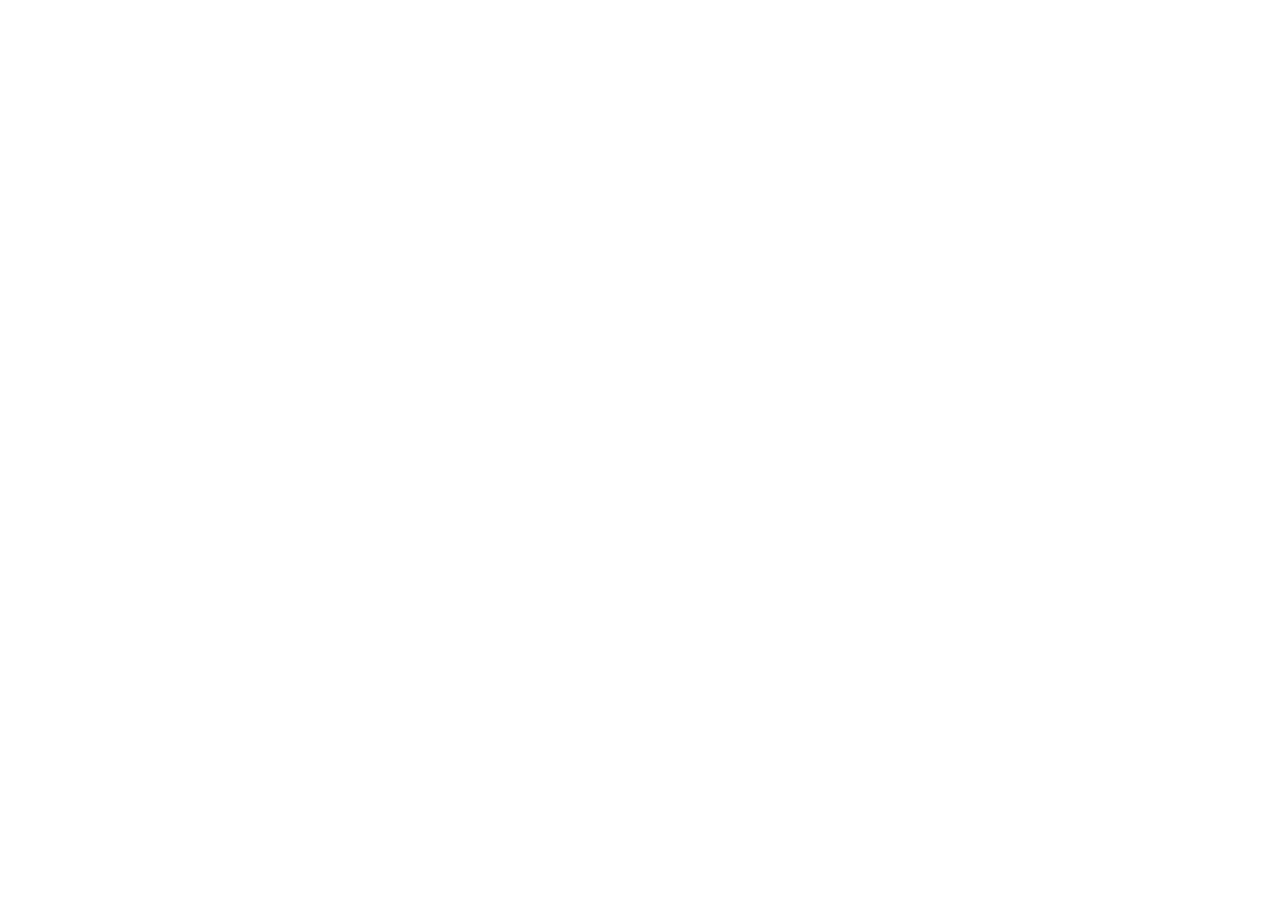
==== index.html @ 0748accb "use jsdelivr CDN for assets" ====
<!DOCTYPE html>
<html lang="zh-CN" data-theme="dark">
<head>
    <meta charset="UTF-8">
    <meta name="viewport" content="width=device-width, initial-scale=1.0">
    <title>Sony BVM-HX3110 鐩戣鍣ㄤ娇鐢ㄦ寚鍗?/title>
    <meta name="description" content="Sony BVM-HX3110 30.5 鑻卞 4K TRIMASTER HX 涓撲笟涓绘帶鐩戣鍣ㄧ殑瀹夎杩炴帴銆佹搷浣滀娇鐢ㄤ笌甯歌闂鎸囧崡銆?>
    <link rel="stylesheet" href="https://cdn.jsdelivr.net/gh/liyang-sky/hx3110-introduction@main/assets/css/style.css">
</head>
<body>
    <a class="skip-link" href="#main">璺冲埌涓昏鍐呭</a>

    <header class="site-header" id="top">
        <div class="container header-inner">
            <a class="brand" href="#top" aria-label="杩斿洖椤堕儴">
                <span class="brand-mark" aria-hidden="true">HX</span>
                <span class="brand-text">
                    <strong>Sony BVM-HX3110</strong>
                    <small>30.5鈥?4K TRIMASTER HX鈩?涓绘帶鐩戣鍣?/small>
                </span>
            </a>
            <nav class="primary-nav" aria-label="涓诲鑸?>
                <a href="#overview">姒傝</a>
                <a href="#install">瀹夎杩炴帴</a>
                <a href="#operation">鎿嶄綔浣跨敤</a>
                <a href="#faq">FAQ</a>
                <a href="#resources">璧勬簮</a>
            </nav>
            <button id="themeToggle" class="theme-toggle" type="button" aria-label="鍒囨崲涓婚" title="鍒囨崲娣辫壊/娴呰壊">
                <span class="theme-icon" aria-hidden="true">鈽?/span>
            </button>
            <button id="navToggle" class="nav-toggle" type="button" aria-label="鎵撳紑瀵艰埅" aria-expanded="false">
                <span></span><span></span><span></span>
            </button>
        </div>
    </header>

    <main id="main">

        <section class="hero">
            <div class="container hero-inner">
                <div class="hero-text">
                    <p class="eyebrow">涓撲笟涓绘帶鐩戣鍣?路 4K HDR 路 IP Live</p>
                    <h1>Sony BVM-HX3110<br>浣跨敤鎸囧崡</h1>
                    <p class="lead">闈㈠悜骞挎挱銆佺洿鎾€佽皟鑹蹭笌 VFX 宸ヤ綔娴佺殑 30.5 鑻卞 4K TRIMASTER HX鈩?涓绘帶鐩戣鍣ㄣ€傛湰椤垫眹鎬诲畨瑁呰繛鎺ャ€佸叧閿彍鍗曘€佺ず娉㈠櫒銆丩UT銆佸浐浠跺崌绾т笌甯歌鏁呴殰鎺掓煡銆?/p>
                    <div class="hero-cta">
                        <a class="btn btn-primary" href="#install">寮€濮嬪畨瑁?/a>
                        <a class="btn btn-ghost" href="#operation">鏌ョ湅鎿嶄綔</a>
                    </div>
                </div>
                <div class="hero-art" aria-hidden="true">
                    <svg viewBox="0 0 400 260" role="img" aria-label="BVM-HX3110 鐩戣鍣ㄧず鎰?>
                        <defs>
                            <linearGradient id="screen" x1="0" x2="0" y1="0" y2="1">
                                <stop offset="0%" stop-color="#1d4ed8"/>
                                <stop offset="55%" stop-color="#0ea5e9"/>
                                <stop offset="100%" stop-color="#14b8a6"/>
                            </linearGradient>
                            <linearGradient id="bezel" x1="0" x2="0" y1="0" y2="1">
                                <stop offset="0%" stop-color="#2a2a2a"/>
                                <stop offset="100%" stop-color="#0d0d0d"/>
                            </linearGradient>
                        </defs>
                        <rect x="10" y="10" width="380" height="200" rx="8" fill="url(#bezel)"/>
                        <rect x="22" y="22" width="356" height="176" rx="3" fill="url(#screen)"/>
                        <rect x="22" y="22" width="356" height="176" rx="3" fill="none" stroke="#3aa0ff" stroke-opacity="0.3"/>
                        <text x="40" y="60" font-family="ui-monospace,Menlo,Consolas,monospace" font-size="14" fill="#fff" opacity="0.9">4K 路 HDR 路 4000 cd/m虏</text>
                        <circle cx="200" cy="110" r="40" fill="#fff" opacity="0.85"/>
                        <circle cx="200" cy="110" r="20" fill="#0ea5e9"/>
                        <text x="40" y="170" font-family="ui-monospace,Menlo,Consolas,monospace" font-size="11" fill="#fff" opacity="0.85">ST 2110 路 NMOS 路 12G-SDI</text>
                        <rect x="150" y="216" width="100" height="6" rx="3" fill="#1a1a1a"/>
                        <rect x="130" y="222" width="140" height="14" rx="3" fill="#1a1a1a"/>
                    </svg>
                </div>
            </div>
        </section>

        <!-- ============ 搂1 姒傝 ============ -->
        <section id="overview" class="section">
            <div class="container">
                <header class="section-head">
                    <span class="section-num">01</span>
                    <h2>蹇€熸瑙?/h2>
                    <p>浜嗚В BVM-HX3110 鐨勪骇鍝佸畾浣嶄笌鍏抽敭瑙勬牸銆?/p>
                </header>

                <div class="cards specs">
                    <article class="card">
                        <h3>闈㈡澘</h3>
                        <p>30.5 鑻卞 路 4K (4096脳2160) 路 TRIMASTER HX鈩?鍙屽眰鎶楀弽灏?LCD</p>
                    </article>
                    <article class="card">
                        <h3>宄板€间寒搴?/h3>
                        <p>鏈€楂?4000 cd/m虏锛圴2.0 璧峰彲璋冿細4000/3000/2000/1000/700/600/500/400锛?/p>
                    </article>
                    <article class="card">
                        <h3>鑹插煙 / 澶勭悊</h3>
                        <p>瀹借壊鍩?路 12-bit 瑙嗛澶勭悊 路 鍏煎 BT.2020 / SMPTE ST 2084</p>
                    </article>
                    <article class="card">
                        <h3>瑙嗛杈撳叆</h3>
                        <p>12G-SDI 路 HDMI 路 DisplayPort 路 IP锛圫FP28 / ST 2110锛?/p>
                    </article>
                    <article class="card">
                        <h3>鐢垫簮 / 鍔熻€?/h3>
                        <p>AC 100鈥?40 V锛?.6鈥?.5 A 路 绾?610 W锛堟渶澶э級</p>
                    </article>
                    <article class="card">
                        <h3>宸ヤ綔娓╂箍搴?/h3>
                        <p>0 掳C 鈥?35 掳C 路 30% 鈥?80%锛堟棤鍑濋湶锛?/p>
                    </article>
                </div>

                <h3 class="sub-head">鍏稿瀷搴旂敤鍦烘櫙</h3>
                <ul class="tag-list" role="list">
                    <li>骞挎挱 / 鐩存挱涓绘帶</li>
                    <li>4K HDR 璋冭壊</li>
                    <li>鍚庢湡 VFX 瀹＄湅</li>
                    <li>浣撹偛 / 婕斿敱浼氶珮閫熺敾闈?/li>
                    <li>缃戠粶鐩存挱 IP 鍒朵綔</li>
                </ul>
            </div>
        </section>

        <!-- ============ 搂2 瀹夎杩炴帴 ============ -->
        <section id="install" class="section section-alt">
            <div class="container">
                <header class="section-head">
                    <span class="section-num">02</span>
                    <h2>瀹夎涓庤繛鎺?/h2>
                    <p>浠庢媶绠卞埌 IP 閰嶇疆锛屽啀鍒板浐浠跺崌绾х殑瀹屾暣娴佺▼銆?/p>
                </header>

                <div class="timeline">
                    <article class="step">
                        <h3>2.1 鎷嗙娓呭崟</h3>
                        <ul>
                            <li>鐩戣鍣ㄤ富鏈?脳 1</li>
                            <li>浜ゆ祦鐢垫簮绾?脳 1</li>
                            <li>浜ゆ祦鎻掑ご鎻掑骇 脳 1</li>
                            <li>銆婅缃娇鐢ㄥ墠椤荤煡銆?脳 1</li>
                        </ul>
                    </article>

                    <article class="step">
                        <h3>2.2 鐢垫簮瑕佹眰</h3>
                        <p>浣跨敤 AC 100鈥?40 V / 6.6鈥?.5 A / 50鈥?0 Hz 鐢垫簮锛屾渶澶у姛鑰楃害 610 W銆傚缓璁帴鍏ュ甫鎺ュ湴鐨勭嫭绔嬪洖璺笌 UPS銆?/p>
                    </article>

                    <article class="step">
                        <h3>2.3 鐗╃悊鎺ュ彛</h3>
                        <figure>
                            <img src="https://cdn.jsdelivr.net/gh/liyang-sky/hx3110-introduction@main/assets/img/rear-panel.svg" alt="BVM-HX3110 鍚庨潰鏉挎帴鍙ｇず鎰忓浘" loading="lazy">
                            <figcaption>鍚庨潰鏉挎帴鍙ｇず鎰忥紙SDI / HDMI / DisplayPort / LAN / SFP28 / USB锛?/figcaption>
                        </figure>
                    </article>

                    <article class="step">
                        <h3>2.4 鍏稿瀷鎺ョ嚎绀轰緥</h3>
                        <div class="grid-3">
                            <figure>
                                <img src="https://cdn.jsdelivr.net/gh/liyang-sky/hx3110-introduction@main/assets/img/cabling-sdi.svg" alt="12G-SDI 鐩存挱鎺ョ嚎" loading="lazy">
                                <figcaption>鏂规 A锛?2G-SDI 鐩存挱涓绘帶</figcaption>
                            </figure>
                            <figure>
                                <img src="https://cdn.jsdelivr.net/gh/liyang-sky/hx3110-introduction@main/assets/img/cabling-ip.svg" alt="IP ST 2110 鎺ョ嚎" loading="lazy">
                                <figcaption>鏂规 B锛欼P ST 2110 鏃犲帇缂?/figcaption>
                            </figure>
                            <figure>
                                <img src="https://cdn.jsdelivr.net/gh/liyang-sky/hx3110-introduction@main/assets/img/cabling-hdmi.svg" alt="HDMI 璋冭壊鎺ョ嚎" loading="lazy">
                                <figcaption>鏂规 C锛欻DMI 璋冭壊宸ヤ綔绔?/figcaption>
                            </figure>
                        </div>
                    </article>

                    <article class="step">
                        <h3>2.5 Web 鑿滃崟涓?IP 閰嶇疆</h3>
                        <p>鐩戣鍣ㄥ唴缃?Web 鑿滃崟锛堟帹鑽愪娇鐢ㄦ渶鏂扮増 Chrome 璁块棶锛夈€傞娆″惎鐢?IP 鎺ュ彛锛?/p>
                        <ol>
                            <li>鐢?RJ-45 + 濯掍綋杞崲鍣?+ 鍏夌氦鎺ュ叆 IP 鍒朵綔缃戙€?/li>
                            <li>鍦ㄧ洃瑙嗗櫒鑿滃崟涓繘鍏?<em>Network</em> 鈫?<em>IP Settings</em>锛屽垎閰?IP / 瀛愮綉鎺╃爜 / 缃戝叧銆?/li>
                            <li>鍚敤 PTP锛圛EEE 1588锛夛紝纭涓庡垏鎹㈠彴 / 鎾嚭绯荤粺鏃堕挓涓€鑷淬€?/li>
                            <li>鎸夐渶鍚敤 NMOS IS-04 / IS-05 娉ㄥ唽銆?/li>
                        </ol>
                    </article>

                    <article class="step">
                        <h3>2.6 寮€鏈洪鐑?/h3>
                        <p>OLED/LCD 鍍忕礌绋冲畾闇€瑕佹椂闂达紝寤鸿寮€鏈哄悗淇濇寔閫氱數 <strong>鈮?30 鍒嗛挓</strong> 鍐嶈繘琛屽叧閿皟鑹叉垨鐧藉钩琛¤皟鏁淬€?/p>
                    </article>

                    <article class="step">
                        <h3>2.7 鍥轰欢鍗囩骇</h3>
                        <p>褰撳墠鏈€鏂板浐浠?<strong>V2.01</strong>銆傚噯澶囷細</p>
                        <ul>
                            <li>USB 3.0 闂瓨鐩橈紝瀹归噺 鈮?8 GB锛孎AT32 鏍煎紡</li>
                            <li>浠?Sony 瀹樻柟鏀寔椤典笅杞藉浐浠跺寘骞惰В鍘嬪埌 U 鐩樻牴鐩綍</li>
                            <li>鐩戣鍣ㄦ柇缃戣繘琛屾湰浣撳崌绾э紝鍏ㄧ▼绾?109 鍒嗛挓/鍙?/li>
                        </ul>
                        <p class="warning">娉ㄦ剰锛氳嫢鍏堝崌绾?"Software Package" 鍐嶅崌绾?"Bootloader" 浼氬け璐ワ紝闇€鎸?Sony 鎻愪緵鐨勪慨澶嶆祦绋嬪鐞嗐€?/p>
                    </article>
                </div>
            </div>
        </section>

        <!-- ============ 搂3 鎿嶄綔浣跨敤 ============ -->
        <section id="operation" class="section">
            <div class="container">
                <header class="section-head">
                    <span class="section-num">03</span>
                    <h2>鎿嶄綔浣跨敤鏁欑▼</h2>
                    <p>鐔熸倝鍓嶉潰鏉裤€佽彍鍗曠粨鏋勩€佺ず娉㈠櫒銆丩UT 涓庤鍙瘉鍔熻兘銆?/p>
                </header>

                <article class="step">
                    <h3>3.1 鍓嶉潰鏉挎寜閿?/h3>
                    <figure>
                        <img src="https://cdn.jsdelivr.net/gh/liyang-sky/hx3110-introduction@main/assets/img/front-panel.svg" alt="鍓嶉潰鏉挎寜閿竷灞€绀烘剰" loading="lazy">
                        <figcaption>鍓嶉潰鏉匡細鐢垫簮 / 杈撳叆閫夋嫨 / 鑿滃崟 / 鏃嬮挳 / 鍔熻兘閿?/ 閫氶亾棰勮</figcaption>
                    </figure>
                </article>

                <article class="step">
                    <h3>3.2 涓昏彍鍗曠粨鏋?/h3>
                    <ul class="tree">
                        <li><strong>Channel</strong>锛氳緭鍏ラ€氶亾棰勮绠＄悊锛堜繚瀛?璋冪敤/瀵煎嚭鍒?USB锛?/li>
                        <li><strong>Input</strong>锛氳緭鍏ヤ俊鍙锋牸寮忋€乂PID銆丼DI/HDMI/IP 鍒囨崲</li>
                        <li><strong>Picture</strong>锛氫寒搴︺€佸姣斿害銆佽壊搴︺€佽壊娓┿€丒OTF銆乀ransfer Matrix</li>
                        <li><strong>Audio</strong>锛氶煶閲忚〃鏄剧ず銆丼DI 闊抽瑙ｅ祵銆佹壃澹板櫒杈撳嚭</li>
                        <li><strong>Scopes</strong>锛氭尝褰㈢洃瑙嗗櫒 / 鐭㈤噺绀烘尝鍣?/ 鑹插煙绀烘尝鍣紙CIE1931锛?/li>
                        <li><strong>Marker</strong>锛氬畨鍏ㄥ尯銆佸楂樻瘮銆佷腑蹇冩爣璁般€佺綉鏍?/li>
                        <li><strong>Function</strong>锛歁ono / Blue Only / RGB Cut Off / False Color / Focus Assist</li>
                        <li><strong>Network</strong>锛欼P 璁剧疆銆丳TP銆丯MOS銆乄eb 鑿滃崟璁块棶</li>
                        <li><strong>System</strong>锛氬浐浠剁増鏈€佺敤鎴烽璁俱€佸瘑鐮侀攣銆佹寜閿攣瀹?/li>
                    </ul>
                </article>

                <article class="step">
                    <h3>3.3 HDR / SDR 鍒囨崲涓?EOTF</h3>
                    <p>鍦?<em>Picture 鈫?EOTF</em> 涓€夋嫨锛?.2銆?.4銆?.6銆丼-Log3銆丠LG銆丼MPTE ST 2084 (PQ) 绛夈€係DR/HDR 鍒囨崲鍙€氳繃 VPID 鑷姩璇嗗埆锛堝崟閾捐矾杈撳叆锛夈€?/p>
                </article>

                <article class="step">
                    <h3>3.4 绀烘尝鍣?/h3>
                    <ul>
                        <li><strong>娉㈠舰鐩戣鍣?/strong>锛氫寒搴︺€丷GB 鍒嗛噺銆乊C<sub>B</sub>C<sub>R</sub> 鍒嗛噺銆丷GB 瑕嗙洊銆丠DR/SDR 鍒诲害</li>
                        <li><strong>鐭㈤噺绀烘尝鍣?/strong>锛氭爣鍑嗚壊搴︾浉浣?/li>
                        <li><strong>鑹插煙绀烘尝鍣?/strong>锛欳IE1931锛屽彲鍙犲姞 BT.709 / BT.2020 绛夋爣鍑嗚壊鍩?/li>
                    </ul>
                </article>

                <article class="step">
                    <h3>3.5 鍥涘垎灞忥紙Quad View锛?/h3>
                    <p>鍚屾椂鏄剧ず 4 缁勮嚜瀹氫箟璁剧疆锛圗OTF銆佽壊褰╃┖闂淬€佷紶杈撶煩闃点€佽壊娓┿€佸姣斿害銆佷寒搴︺€佽壊搴︼級锛屼究浜?LUT 涓庡師鐗囧姣斻€?/p>
                </article>

                <article class="step">
                    <h3>3.6 3D LUT</h3>
                    <p>浠?USB 闂瓨鐩樺姞杞借嚜瀹氫箟 LUT锛屾敮鎸佸洓闈綋鎻掑€硷紱鍙綔涓?HDR鈫扴DR 杞崲鐨勮緟鍔╁伐鍏凤紙闇€閰嶅悎鐩稿簲璁稿彲璇侊級銆?/p>
                </article>

                <article class="step">
                    <h3>3.7 鍍忕礌缂╂斁锛圥ixel Zoom锛?/h3>
                    <p>V2.0 璧锋敮鎸侊紝鏈€楂?<strong>300%</strong> 鏃犵缉鏀炬斁澶э紝鐢ㄤ簬鐒︾偣妫€鏌ヤ笌鍧忕偣妫€娴嬨€?/p>
                </article>

                <article class="step">
                    <h3>3.8 鐢ㄦ埛棰勮</h3>
                    <p>鍦?<em>System 鈫?User Preset</em> 涓繚瀛樺綋鍓嶉€氶亾閰嶇疆锛屽苟鍙缃瘑鐮侀攣瀹氶槻姝㈣鏀广€?/p>
                </article>

                <article class="step">
                    <h3>3.9 閰嶅悎 BVMK-R10 鎺у埗鍣?/h3>
                    <p>閫氳繃 BVMK-R10 鐩戣鍣ㄦ帶鍒跺崟鍏冿紝鍙湪澶氬彴 BVM-HX3110 / HX1710 / HX1710N 涔嬮棿缁熶竴璋冨害涓庡垏鎹㈤€氶亾銆?/p>
                </article>

                <article class="step">
                    <h3>3.10 鍙€夎鍙瘉锛堢偣鍑绘煡鐪嬭鎯咃級</h3>
                    <div class="licenses" role="list">
                        <button class="license-card" data-license="T10" type="button" role="listitem">
                            <span class="lic-code">BVML-T10</span>
                            <span class="lic-name">3D LUT 杈撳嚭璁稿彲璇?/span>
                        </button>
                        <button class="license-card" data-license="S10" type="button" role="listitem">
                            <span class="lic-code">BVML-S10</span>
                            <span class="lic-name">淇″彿杞崲杈撳嚭璁稿彲璇?/span>
                        </button>
                        <button class="license-card" data-license="H10" type="button" role="listitem">
                            <span class="lic-code">BVML-H10</span>
                            <span class="lic-name">HDR-SDR 杞崲杈撳嚭璁稿彲璇?/span>
                        </button>
                        <button class="license-card" data-license="SN10" type="button" role="listitem">
                            <span class="lic-code">BVML-SN10</span>
                            <span class="lic-name">SNMP 璁稿彲璇?/span>
                        </button>
                        <button class="license-card" data-license="JD10" type="button" role="listitem">
                            <span class="lic-code">BVML-JD10</span>
                            <span class="lic-name">JPEG XS 瑙ｇ爜璁稿彲璇?/span>
                        </button>
                        <button class="license-card" data-license="F10" type="button" role="listitem">
                            <span class="lic-code">BVML-F10</span>
                            <span class="lic-name">蹇€熷搷搴旇鍙瘉</span>
                        </button>
                    </div>
                </article>
            </div>
        </section>

        <!-- ============ 搂4 FAQ ============ -->
        <section id="faq" class="section section-alt">
            <div class="container">
                <header class="section-head">
                    <span class="section-num">04</span>
                    <h2>甯歌闂 FAQ</h2>
                    <p>鐐瑰嚮灞曞紑銆傛兜鐩栫敾闈€両P銆佸浐浠躲€佽鍙瘉绛夐珮棰戦棶棰樸€?/p>
                </header>

                <div class="faq">
                    <details>
                        <summary>Q1 寮€鏈哄悗鐢婚潰涓嶇ǔ鎴栧亸鑹诧紵</summary>
                        <div class="faq-body">
                            <p>棣栨寮€鏈烘垨闀挎椂闂存柇鐢靛悗锛孡CD 鍍忕礌灏氭湭绋冲畾銆傝淇濇寔閫氱數 30 鍒嗛挓浠ヤ笂鍐嶈皟鏁寸櫧骞宠　锛涘缓璁娇鐢?<em>Monitor AutoWhiteAdjustment</em> 杞欢鎴栧墠闈㈡澘 <em>Auto White Adjustment</em> 鍔熻兘閲嶆柊鏍″噯銆?/p>
                        </div>
                    </details>
                    <details>
                        <summary>Q2 IP 淇″彿鏃犳硶璇嗗埆锛?/summary>
                        <div class="faq-body">
                            <p>鎸変互涓嬮『搴忔帓鏌ワ細</p>
                            <ol>
                                <li>妫€鏌?SFP28 妯″潡涓庡厜绾ら摼璺寚绀虹伅锛?/li>
                                <li>纭 <em>Network 鈫?IP Settings</em> 涓?IP/鎺╃爜/缃戝叧姝ｇ‘锛?/li>
                                <li>纭 PTP 宸茶閿佸畾锛圫tatus 椤甸潰鏄剧ず Locked锛夛紱</li>
                                <li>妫€鏌?ST 2110 娴佹槸鍚﹀湪 NMOS IS-04 涓敞鍐岋紱</li>
                                <li>蹇呰鏃跺崌绾?NET 鏉垮浐浠跺埌 V2.00 鎴栨洿楂樸€?/li>
                            </ol>
                        </div>
                    </details>
                    <details>
                        <summary>Q3 鍗囩骇鍥轰欢澶辫触 / Bootloader 鎶ラ敊锛?/summary>
                        <div class="faq-body">
                            <p>鑻ュ厛鍗囩骇 "Software Package" 鍐嶅崌绾?"Bootloader" 浼氳Е鍙戞枃浠堕敊璇€備慨澶嶆柟寮忥細</p>
                            <ol>
                                <li>浠?Sony 瀹樻柟鏀寔椤典笅杞?<code>BVM-HX3110_Bootloader_for_update_error.zip</code>锛?/li>
                                <li>鎸?<em>Note for BVM-HX3110_V2_Bootloader_update_error(EN).pdf</em> 鎿嶄綔锛?/li>
                                <li>閲嶆柊鎸夊畼鏂归『搴忔墽琛?Bootloader 鈫?Software Package銆?/li>
                            </ol>
                        </div>
                    </details>
                    <details>
                        <summary>Q4 HDR 浜害涓婁笉鍘伙紵</summary>
                        <div class="faq-body">
                            <p>妫€鏌?<em>Picture 鈫?Maximum Luminance Setting</em> 鏄惁琚檺鍒朵负 1000/700/600/500/400 cd/m虏锛沄2.0 璧峰彲璁剧疆 4000/3000/2000/1000/700/600/500/400銆傚悓鏃剁‘璁?EOTF 閫変负 PQ 鎴?HLG銆?/p>
                        </div>
                    </details>
                    <details>
                        <summary>Q5 鎵句笉鍒?12G-SDI 杈撳叆锛?/summary>
                        <div class="faq-body">
                            <p>纭浣跨敤 12G-SDI 鍏煎绾跨紗锛堝缓璁?鈮?瑙勬牸涔﹀缓璁暱搴︼級锛屽苟妫€鏌?SDI 淇″彿鏍煎紡鏄惁鍦ㄧ洃瑙嗗櫒鏀寔鍒楄〃鍐呫€傚繀瑕佹椂鍒囨崲鍒?6G/3G/HD-SDI 鍗曢摼璺緭鍏ャ€?/p>
                        </div>
                    </details>
                    <details>
                        <summary>Q6 3D LUT 涓嶇敓鏁堬紵</summary>
                        <div class="faq-body">
                            <p>纭 LUT 鏂囦欢鏍煎紡涓庤壊鍩熸纭紙寤鸿鏌ラ槄 Sony 鎻愪緵鐨?LUT 瑙勬牸锛夛紝閫氳繃 USB 姝ｇ‘鍔犺浇锛屽苟鍦?<em>Picture 鈫?User LUT</em> 涓惎鐢ㄣ€傝嫢鐢ㄤ簬 HDR鈫扴DR 杞崲锛岄渶鍚屾椂璐拱 <strong>BVML-H10</strong> 鎴?<strong>BVML-S10</strong> 璁稿彲璇併€?/p>
                        </div>
                    </details>
                    <details>
                        <summary>Q7 椋庢墖鍣煶 / 杩囩儹锛?/summary>
                        <div class="faq-body">
                            <p>淇濇寔閫氶鍙ｇ晠閫氾紱鐜娓╁害搴?鈮?35 掳C銆傝嫢鍣０寮傚父锛屾鏌ユ槸鍚﹀浜庨珮浜害/楂樿礋杞藉満鏅紱鎸佺画杩囩儹鏃惰仈绯?Sony 鍞悗銆?/p>
                        </div>
                    </details>
                    <details>
                        <summary>Q8 涓?BVM-HX310 / HX1710 鐨勫尯鍒紵</summary>
                        <div class="faq-body">
                            <p>BVM-HX3110 鍦?HX310 鍩虹涓婏細宄板€间寒搴︽彁鍗囪嚦 4000 cd/m虏锛屽紩鍏?IP 鎺ュ彛鍘熺敓鏀寔锛圫T 2110 / NMOS / PTP锛夛紝骞舵敮鎸?V2.0 璧风殑鍙?4K/HD-SDI 鍚屾椂澶勭悊銆佸儚绱犵缉鏀俱€佸洓鍒嗗睆绛夈€侶X1710 涓?17 鑻卞绱у噾鐗堟湰锛屽彲閫氳繃 BVMK-R10 鍏变韩璁剧疆銆?/p>
                        </div>
                    </details>
                    <details>
                        <summary>Q9 缁存姢淇濆吇涓庝繚淇紵</summary>
                        <div class="faq-body">
                            <p>BVM-HX3110 / HX310 / HX1710 / HX170N 鑷喘涔拌捣浜?<strong>5 骞翠繚淇?/strong>锛堥儴鍒嗗湴鍖猴級銆傛棩甯镐繚鍏伙細浣跨敤鏌旇蒋骞插竷娓呮磥灞忓箷锛涢伩鍏嶅寲瀛︽憾鍓備笌鐩存帴鍠锋恫锛涢暱鏃堕棿涓嶇敤鏃跺叧闂數婧愬苟瑕嗙洊闃插皹甯冦€?/p>
                        </div>
                    </details>
                </div>
            </div>
        </section>

        <!-- ============ 搂5 璧勬簮 ============ -->
        <section id="resources" class="section">
            <div class="container">
                <header class="section-head">
                    <span class="section-num">05</span>
                    <h2>璧勬簮涓庤繘涓€姝ラ槄璇?/h2>
                    <p>瀹樻柟鎵嬪唽銆佸浐浠朵笌杞欢銆?/p>
                </header>
                <ul class="link-list">
                    <li><a href="https://www.sony.com/electronics/support/professional-monitors-pro-monitors/bvm-hx3110/manuals" target="_blank" rel="noopener">Sony 瀹樻柟浣跨敤璇存槑涔?PDF锛堣嫳鏂囷紝143 椤碉級 鈫?/a></li>
                    <li><a href="https://www.sony.com.hk/zh/electronics/support/professional-monitors-pro-monitors/bvm-hx3110" target="_blank" rel="noopener">Sony 瀹樻柟鏀寔椤碉紙涓枃锛?鈫?/a></li>
                    <li><a href="https://pro.sony/ue_US/products/broadcastpromonitors/bvm-hx3110" target="_blank" rel="noopener">Sony 涓撲笟浜у搧椤碉紙鐗规€ц鎯咃級 鈫?/a></li>
                    <li><a href="https://pro.sony.com.cn/products/broadcast-and-production/broadcast-monitors/broadcastpromonitors/bvm-hx3100.html" target="_blank" rel="noopener">Sony 涓浗涓撲笟浜у搧椤?鈫?/a></li>
                    <li>鍥轰欢 BVM-HX3110 V2.01锛堣浠庝笂杩板畼鏂规敮鎸侀〉涓嬭浇锛?/li>
                    <li>Monitor AutoWhiteAdjustment Ver.1.9锛堢櫧骞宠　鏍″噯杞欢锛?/li>
                </ul>
                <p class="disclaimer">鏈〉鍐呭鍩轰簬鍏紑瀹樻柟璧勬枡鏁寸悊锛屼粎渚涘涔犲弬鑰冿紱瑙勬牸浠?Sony 瀹樻柟鎵嬪唽涓哄噯銆?/p>
            </div>
        </section>
    </main>

    <!-- 娴姩 TOC -->
    <aside class="toc" aria-label="鏈〉鐩綍">
        <p class="toc-title">鏈〉鐩綍</p>
        <ol>
            <li><a href="#overview" data-toc>01 姒傝</a></li>
            <li><a href="#install" data-toc>02 瀹夎杩炴帴</a></li>
            <li><a href="#operation" data-toc>03 鎿嶄綔浣跨敤</a></li>
            <li><a href="#faq" data-toc>04 FAQ</a></li>
            <li><a href="#resources" data-toc>05 璧勬簮</a></li>
        </ol>
    </aside>

    <!-- 璁稿彲璇佹ā鎬佹 -->
    <div id="licenseModal" class="modal" hidden aria-hidden="true" role="dialog" aria-modal="true" aria-labelledby="licenseTitle">
        <div class="modal-backdrop" data-close></div>
        <div class="modal-panel" role="document">
            <button class="modal-close" type="button" data-close aria-label="鍏抽棴">脳</button>
            <h3 id="licenseTitle">璁稿彲璇佽鎯?/h3>
            <p id="licenseCode" class="modal-code"></p>
            <div id="licenseBody" class="modal-body"></div>
        </div>
    </div>

    <footer class="site-footer">
        <div class="container">
            <p>Sony 涓?BVM-HX3110 / TRIMASTER HX 涓?Sony Corporation 鍟嗘爣銆傛湰鎸囧崡涓虹嫭绔嬪涔犳暣鐞嗭紝涓嶉毝灞炰簬 Sony銆?/p>
            <p>閮ㄧ讲浜?GitHub Pages 路 <a href="#top">杩斿洖椤堕儴 鈫?/a></p>
        </div>
    </footer>

    <script src="https://cdn.jsdelivr.net/gh/liyang-sky/hx3110-introduction@main/assets/js/main.js" defer></script>
</body>
</html>
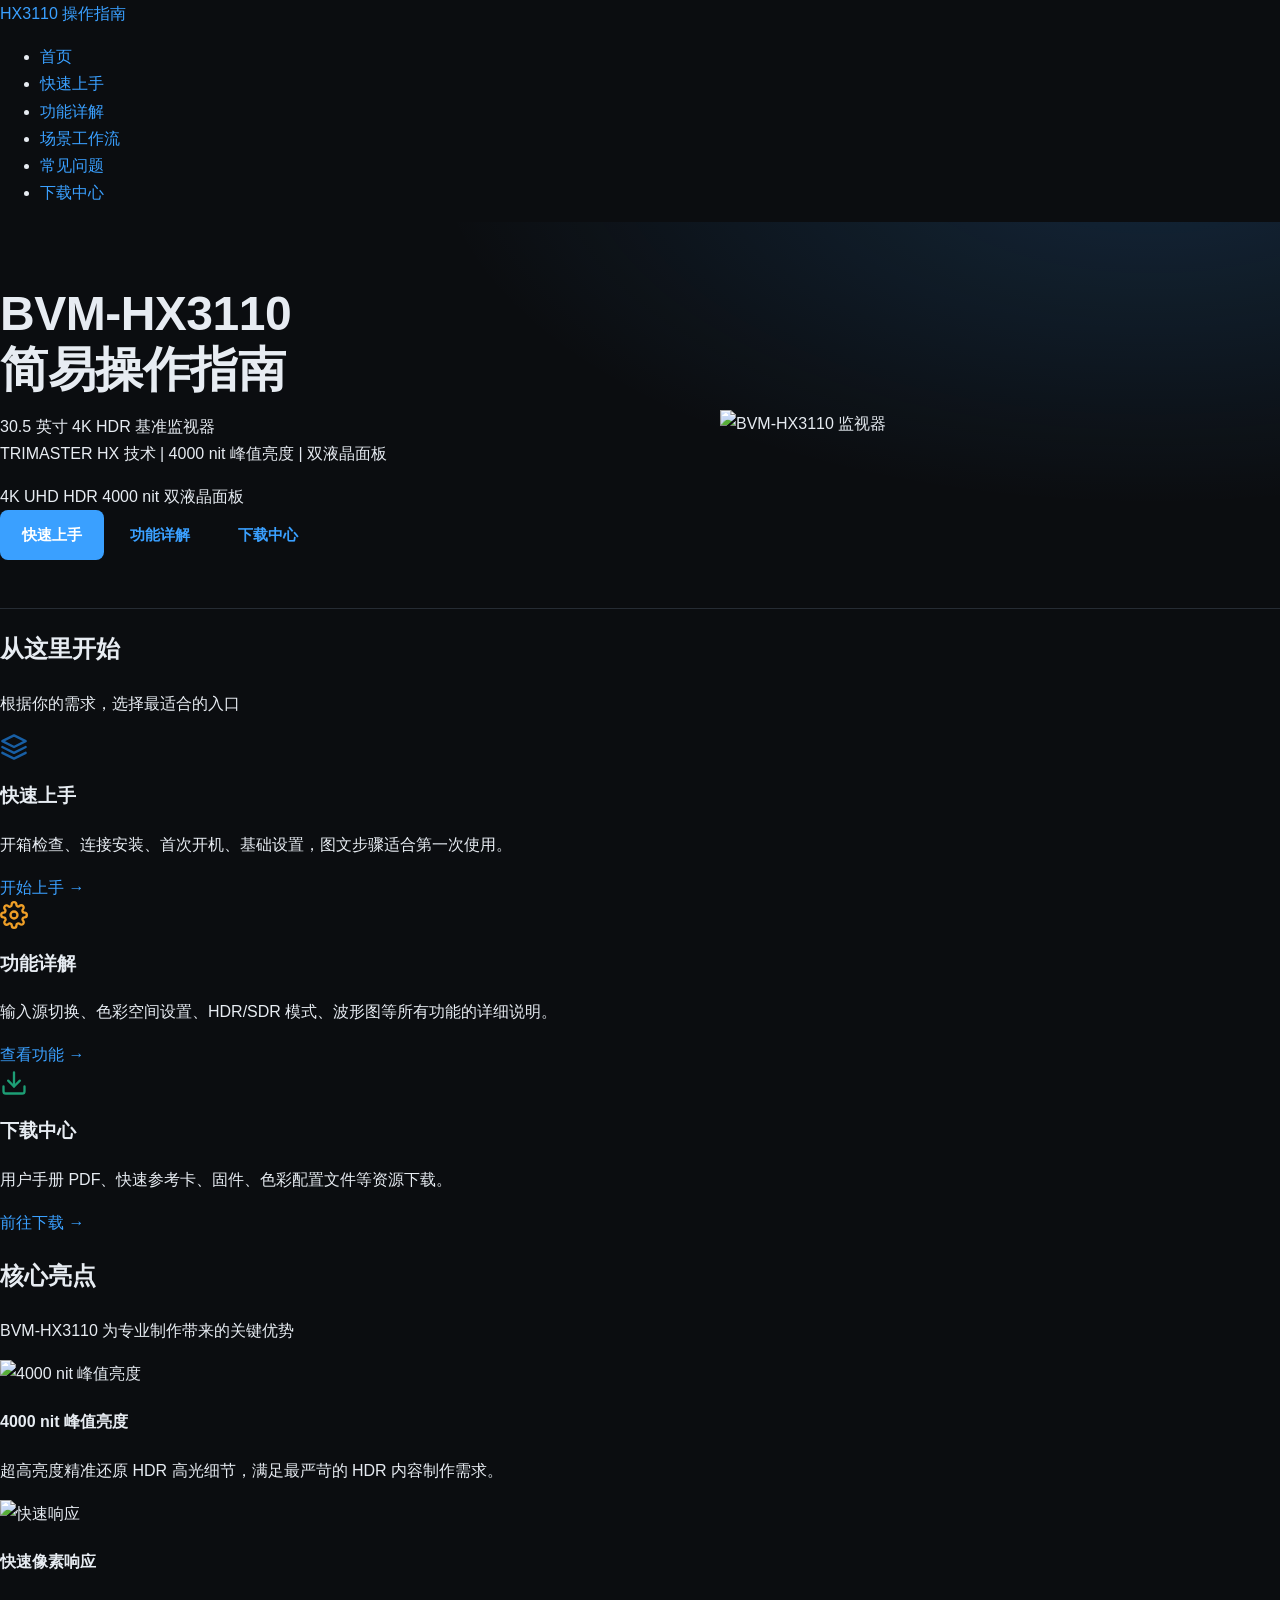
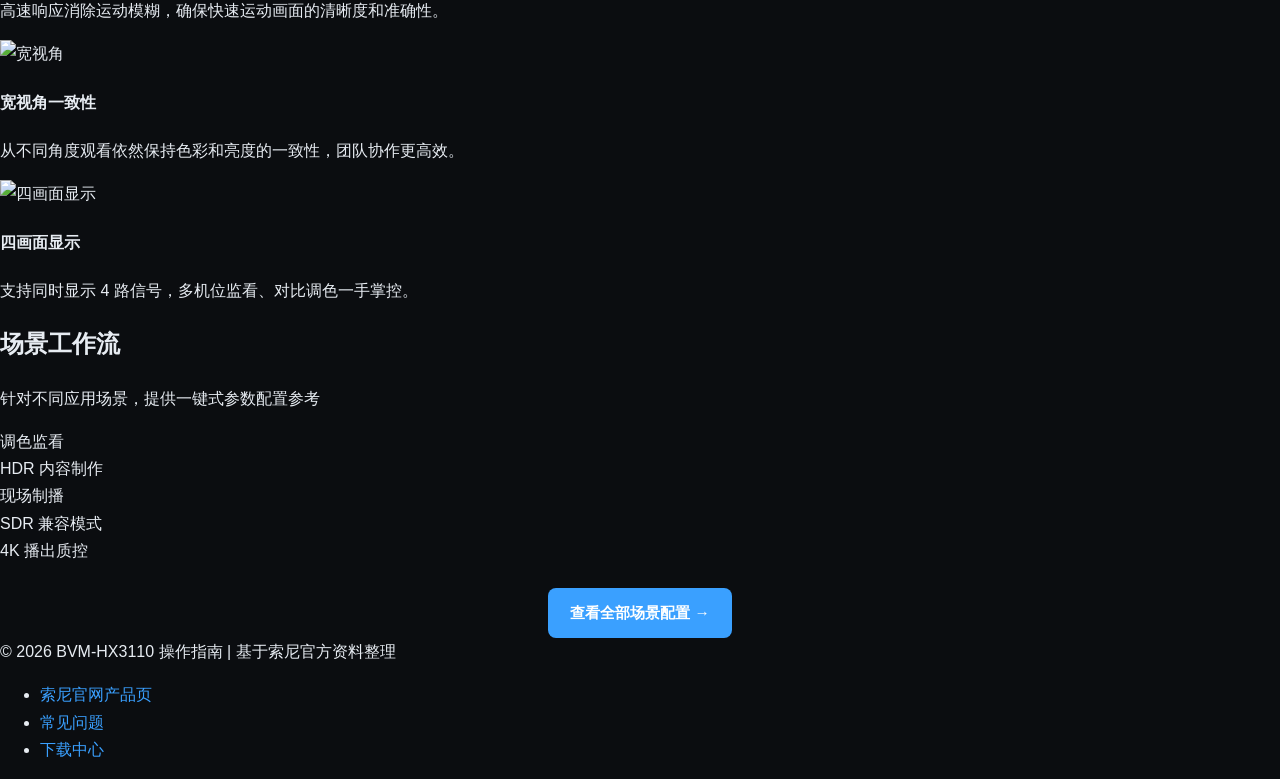
==== commit db9c8aaa: "上传 index.html" ====
--- a/index.html
+++ b/index.html
@@ -1,442 +1,147 @@
 <!DOCTYPE html>
-<html lang="zh-CN" data-theme="dark">
+<html lang="zh-CN">
 <head>
-    <meta charset="UTF-8">
-    <meta name="viewport" content="width=device-width, initial-scale=1.0">
-    <title>Sony BVM-HX3110 鐩戣鍣ㄤ娇鐢ㄦ寚鍗?/title>
-    <meta name="description" content="Sony BVM-HX3110 30.5 鑻卞 4K TRIMASTER HX 涓撲笟涓绘帶鐩戣鍣ㄧ殑瀹夎杩炴帴銆佹搷浣滀娇鐢ㄤ笌甯歌闂鎸囧崡銆?>
-    <link rel="stylesheet" href="https://cdn.jsdelivr.net/gh/liyang-sky/hx3110-introduction@main/assets/css/style.css">
+  <meta charset="UTF-8">
+  <meta name="viewport" content="width=device-width, initial-scale=1.0">
+  <title>BVM-HX3110 简易操作指南</title>
+  <link rel="stylesheet" href="assets/css/style.css">
 </head>
 <body>
-    <a class="skip-link" href="#main">璺冲埌涓昏鍐呭</a>
 
-    <header class="site-header" id="top">
-        <div class="container header-inner">
-            <a class="brand" href="#top" aria-label="杩斿洖椤堕儴">
-                <span class="brand-mark" aria-hidden="true">HX</span>
-                <span class="brand-text">
-                    <strong>Sony BVM-HX3110</strong>
-                    <small>30.5鈥?4K TRIMASTER HX鈩?涓绘帶鐩戣鍣?/small>
-                </span>
-            </a>
-            <nav class="primary-nav" aria-label="涓诲鑸?>
-                <a href="#overview">姒傝</a>
-                <a href="#install">瀹夎杩炴帴</a>
-                <a href="#operation">鎿嶄綔浣跨敤</a>
-                <a href="#faq">FAQ</a>
-                <a href="#resources">璧勬簮</a>
-            </nav>
-            <button id="themeToggle" class="theme-toggle" type="button" aria-label="鍒囨崲涓婚" title="鍒囨崲娣辫壊/娴呰壊">
-                <span class="theme-icon" aria-hidden="true">鈽?/span>
-            </button>
-            <button id="navToggle" class="nav-toggle" type="button" aria-label="鎵撳紑瀵艰埅" aria-expanded="false">
-                <span></span><span></span><span></span>
-            </button>
-        </div>
-    </header>
+<!-- Navigation -->
+<nav class="nav">
+  <div class="nav-inner">
+    <a href="index.html" class="nav-logo">HX3110 操作指南</a>
+    <ul class="nav-links">
+      <li><a href="index.html" class="active">首页</a></li>
+      <li><a href="quickstart.html">快速上手</a></li>
+      <li><a href="features.html">功能详解</a></li>
+      <li><a href="workflows.html">场景工作流</a></li>
+      <li><a href="faq.html">常见问题</a></li>
+      <li><a href="downloads.html">下载中心</a></li>
+    </ul>
+  </div>
+</nav>
 
-    <main id="main">
+<!-- Hero Section -->
+<section class="hero">
+  <div class="hero-inner">
+    <div class="hero-content">
+      <h1>BVM-HX3110<br>简易操作指南</h1>
+      <p class="subtitle">30.5 英寸 4K HDR 基准监视器<br>TRIMASTER HX 技术 | 4000 nit 峰值亮度 | 双液晶面板</p>
+      <div class="hero-badges">
+        <span class="badge">4K UHD</span>
+        <span class="badge">HDR</span>
+        <span class="badge">4000 nit</span>
+        <span class="badge">双液晶面板</span>
+      </div>
+      <div class="hero-actions">
+        <a href="quickstart.html" class="btn btn-primary">快速上手</a>
+        <a href="features.html" class="btn btn-secondary">功能详解</a>
+        <a href="downloads.html" class="btn btn-secondary">下载中心</a>
+      </div>
+    </div>
+    <div class="hero-image">
+      <img src="assets/images/hero.png" alt="BVM-HX3110 监视器">
+    </div>
+  </div>
+</section>
 
-        <section class="hero">
-            <div class="container hero-inner">
-                <div class="hero-text">
-                    <p class="eyebrow">涓撲笟涓绘帶鐩戣鍣?路 4K HDR 路 IP Live</p>
-                    <h1>Sony BVM-HX3110<br>浣跨敤鎸囧崡</h1>
-                    <p class="lead">闈㈠悜骞挎挱銆佺洿鎾€佽皟鑹蹭笌 VFX 宸ヤ綔娴佺殑 30.5 鑻卞 4K TRIMASTER HX鈩?涓绘帶鐩戣鍣ㄣ€傛湰椤垫眹鎬诲畨瑁呰繛鎺ャ€佸叧閿彍鍗曘€佺ず娉㈠櫒銆丩UT銆佸浐浠跺崌绾т笌甯歌鏁呴殰鎺掓煡銆?/p>
-                    <div class="hero-cta">
-                        <a class="btn btn-primary" href="#install">寮€濮嬪畨瑁?/a>
-                        <a class="btn btn-ghost" href="#operation">鏌ョ湅鎿嶄綔</a>
-                    </div>
-                </div>
-                <div class="hero-art" aria-hidden="true">
-                    <svg viewBox="0 0 400 260" role="img" aria-label="BVM-HX3110 鐩戣鍣ㄧず鎰?>
-                        <defs>
-                            <linearGradient id="screen" x1="0" x2="0" y1="0" y2="1">
-                                <stop offset="0%" stop-color="#1d4ed8"/>
-                                <stop offset="55%" stop-color="#0ea5e9"/>
-                                <stop offset="100%" stop-color="#14b8a6"/>
-                            </linearGradient>
-                            <linearGradient id="bezel" x1="0" x2="0" y1="0" y2="1">
-                                <stop offset="0%" stop-color="#2a2a2a"/>
-                                <stop offset="100%" stop-color="#0d0d0d"/>
-                            </linearGradient>
-                        </defs>
-                        <rect x="10" y="10" width="380" height="200" rx="8" fill="url(#bezel)"/>
-                        <rect x="22" y="22" width="356" height="176" rx="3" fill="url(#screen)"/>
-                        <rect x="22" y="22" width="356" height="176" rx="3" fill="none" stroke="#3aa0ff" stroke-opacity="0.3"/>
-                        <text x="40" y="60" font-family="ui-monospace,Menlo,Consolas,monospace" font-size="14" fill="#fff" opacity="0.9">4K 路 HDR 路 4000 cd/m虏</text>
-                        <circle cx="200" cy="110" r="40" fill="#fff" opacity="0.85"/>
-                        <circle cx="200" cy="110" r="20" fill="#0ea5e9"/>
-                        <text x="40" y="170" font-family="ui-monospace,Menlo,Consolas,monospace" font-size="11" fill="#fff" opacity="0.85">ST 2110 路 NMOS 路 12G-SDI</text>
-                        <rect x="150" y="216" width="100" height="6" rx="3" fill="#1a1a1a"/>
-                        <rect x="130" y="222" width="140" height="14" rx="3" fill="#1a1a1a"/>
-                    </svg>
-                </div>
-            </div>
-        </section>
+<!-- Quick Entry Cards -->
+<section class="quick-entry">
+  <div class="section-header">
+    <h2>从这里开始</h2>
+    <p>根据你的需求，选择最适合的入口</p>
+  </div>
+  <div class="entry-grid">
+    <div class="entry-card">
+      <div class="entry-icon">
+        <svg width="28" height="28" viewBox="0 0 24 24" fill="none" stroke="#185FA5" stroke-width="2" stroke-linecap="round" stroke-linejoin="round"><path d="M12 2L2 7l10 5 10-5-10-5z"/><path d="M2 17l10 5 10-5"/><path d="M2 12l10 5 10-5"/></svg>
+      </div>
+      <h3>快速上手</h3>
+      <p>开箱检查、连接安装、首次开机、基础设置，图文步骤适合第一次使用。</p>
+      <a href="quickstart.html" class="entry-link">开始上手 &rarr;</a>
+    </div>
+    <div class="entry-card">
+      <div class="entry-icon">
+        <svg width="28" height="28" viewBox="0 0 24 24" fill="none" stroke="#EF9F27" stroke-width="2" stroke-linecap="round" stroke-linejoin="round"><circle cx="12" cy="12" r="3"/><path d="M19.4 15a1.65 1.65 0 00.33 1.82l.06.06a2 2 0 010 2.83 2 2 0 01-2.83 0l-.06-.06a1.65 1.65 0 00-1.82-.33 1.65 1.65 0 00-1 1.51V21a2 2 0 01-2 2 2 2 0 01-2-2v-.09A1.65 1.65 0 009 19.4a1.65 1.65 0 00-1.82.33l-.06.06a2 2 0 01-2.83 0 2 2 0 010-2.83l.06-.06A1.65 1.65 0 004.68 15a1.65 1.65 0 00-1.51-1H3a2 2 0 01-2-2 2 2 0 012-2h.09A1.65 1.65 0 004.6 9a1.65 1.65 0 00-.33-1.82l-.06-.06a2 2 0 010-2.83 2 2 0 012.83 0l.06.06A1.65 1.65 0 009 4.68a1.65 1.65 0 001-1.51V3a2 2 0 012-2 2 2 0 012 2v.09a1.65 1.65 0 001 1.51 1.65 1.65 0 001.82-.33l.06-.06a2 2 0 012.83 0 2 2 0 010 2.83l-.06.06a1.65 1.65 0 00-.33 1.82V9a1.65 1.65 0 001.51 1H21a2 2 0 012 2 2 2 0 01-2 2h-.09a1.65 1.65 0 00-1.51 1z"/></svg>
+      </div>
+      <h3>功能详解</h3>
+      <p>输入源切换、色彩空间设置、HDR/SDR 模式、波形图等所有功能的详细说明。</p>
+      <a href="features.html" class="entry-link">查看功能 &rarr;</a>
+    </div>
+    <div class="entry-card">
+      <div class="entry-icon">
+        <svg width="28" height="28" viewBox="0 0 24 24" fill="none" stroke="#1D9E75" stroke-width="2" stroke-linecap="round" stroke-linejoin="round"><path d="M21 15v4a2 2 0 01-2 2H5a2 2 0 01-2-2v-4"/><polyline points="7 10 12 15 17 10"/><line x1="12" y1="15" x2="12" y2="3"/></svg>
+      </div>
+      <h3>下载中心</h3>
+      <p>用户手册 PDF、快速参考卡、固件、色彩配置文件等资源下载。</p>
+      <a href="downloads.html" class="entry-link">前往下载 &rarr;</a>
+    </div>
+  </div>
+</section>
 
-        <!-- ============ 搂1 姒傝 ============ -->
-        <section id="overview" class="section">
-            <div class="container">
-                <header class="section-head">
-                    <span class="section-num">01</span>
-                    <h2>蹇€熸瑙?/h2>
-                    <p>浜嗚В BVM-HX3110 鐨勪骇鍝佸畾浣嶄笌鍏抽敭瑙勬牸銆?/p>
-                </header>
+<!-- Highlights Section -->
+<section class="highlights">
+  <div class="highlights-inner">
+    <div class="section-header">
+      <h2>核心亮点</h2>
+      <p>BVM-HX3110 为专业制作带来的关键优势</p>
+    </div>
+    <div class="highlight-grid">
+      <div class="highlight-card">
+        <img src="assets/images/peak.png" alt="4000 nit 峰值亮度">
+        <h4>4000 nit 峰值亮度</h4>
+        <p>超高亮度精准还原 HDR 高光细节，满足最严苛的 HDR 内容制作需求。</p>
+      </div>
+      <div class="highlight-card">
+        <img src="assets/images/response.png" alt="快速响应">
+        <h4>快速像素响应</h4>
+        <p>高速响应消除运动模糊，确保快速运动画面的清晰度和准确性。</p>
+      </div>
+      <div class="highlight-card">
+        <img src="assets/images/viewing.png" alt="宽视角">
+        <h4>宽视角一致性</h4>
+        <p>从不同角度观看依然保持色彩和亮度的一致性，团队协作更高效。</p>
+      </div>
+      <div class="highlight-card">
+        <img src="assets/images/quadview.png" alt="四画面显示">
+        <h4>四画面显示</h4>
+        <p>支持同时显示 4 路信号，多机位监看、对比调色一手掌控。</p>
+      </div>
+    </div>
+  </div>
+</section>
 
-                <div class="cards specs">
-                    <article class="card">
-                        <h3>闈㈡澘</h3>
-                        <p>30.5 鑻卞 路 4K (4096脳2160) 路 TRIMASTER HX鈩?鍙屽眰鎶楀弽灏?LCD</p>
-                    </article>
-                    <article class="card">
-                        <h3>宄板€间寒搴?/h3>
-                        <p>鏈€楂?4000 cd/m虏锛圴2.0 璧峰彲璋冿細4000/3000/2000/1000/700/600/500/400锛?/p>
-                    </article>
-                    <article class="card">
-                        <h3>鑹插煙 / 澶勭悊</h3>
-                        <p>瀹借壊鍩?路 12-bit 瑙嗛澶勭悊 路 鍏煎 BT.2020 / SMPTE ST 2084</p>
-                    </article>
-                    <article class="card">
-                        <h3>瑙嗛杈撳叆</h3>
-                        <p>12G-SDI 路 HDMI 路 DisplayPort 路 IP锛圫FP28 / ST 2110锛?/p>
-                    </article>
-                    <article class="card">
-                        <h3>鐢垫簮 / 鍔熻€?/h3>
-                        <p>AC 100鈥?40 V锛?.6鈥?.5 A 路 绾?610 W锛堟渶澶э級</p>
-                    </article>
-                    <article class="card">
-                        <h3>宸ヤ綔娓╂箍搴?/h3>
-                        <p>0 掳C 鈥?35 掳C 路 30% 鈥?80%锛堟棤鍑濋湶锛?/p>
-                    </article>
-                </div>
+<!-- Scene Workflow Preview -->
+<section class="scene-preview">
+  <div class="section-header">
+    <h2>场景工作流</h2>
+    <p>针对不同应用场景，提供一键式参数配置参考</p>
+  </div>
+  <div class="scene-grid">
+    <div class="scene-tag">调色监看</div>
+    <div class="scene-tag">HDR 内容制作</div>
+    <div class="scene-tag">现场制播</div>
+    <div class="scene-tag">SDR 兼容模式</div>
+    <div class="scene-tag">4K 播出质控</div>
+  </div>
+  <div style="text-align: center; margin-top: 24px;">
+    <a href="workflows.html" class="btn btn-primary" style="display: inline-flex;">查看全部场景配置 &rarr;</a>
+  </div>
+</section>
 
-                <h3 class="sub-head">鍏稿瀷搴旂敤鍦烘櫙</h3>
-                <ul class="tag-list" role="list">
-                    <li>骞挎挱 / 鐩存挱涓绘帶</li>
-                    <li>4K HDR 璋冭壊</li>
-                    <li>鍚庢湡 VFX 瀹＄湅</li>
-                    <li>浣撹偛 / 婕斿敱浼氶珮閫熺敾闈?/li>
-                    <li>缃戠粶鐩存挱 IP 鍒朵綔</li>
-                </ul>
-            </div>
-        </section>
+<!-- Footer -->
+<footer class="footer">
+  <div class="footer-inner">
+    <div>&copy; 2026 BVM-HX3110 操作指南 | 基于索尼官方资料整理</div>
+    <ul class="footer-links">
+      <li><a href="https://www.sonystyle.com.cn/professional/products/broadcast-and-production/broadcast-monitors/broadcastpromonitors/bvm-hx3100.html" target="_blank">索尼官网产品页</a></li>
+      <li><a href="faq.html">常见问题</a></li>
+      <li><a href="downloads.html">下载中心</a></li>
+    </ul>
+  </div>
+</footer>
 
-        <!-- ============ 搂2 瀹夎杩炴帴 ============ -->
-        <section id="install" class="section section-alt">
-            <div class="container">
-                <header class="section-head">
-                    <span class="section-num">02</span>
-                    <h2>瀹夎涓庤繛鎺?/h2>
-                    <p>浠庢媶绠卞埌 IP 閰嶇疆锛屽啀鍒板浐浠跺崌绾х殑瀹屾暣娴佺▼銆?/p>
-                </header>
-
-                <div class="timeline">
-                    <article class="step">
-                        <h3>2.1 鎷嗙娓呭崟</h3>
-                        <ul>
-                            <li>鐩戣鍣ㄤ富鏈?脳 1</li>
-                            <li>浜ゆ祦鐢垫簮绾?脳 1</li>
-                            <li>浜ゆ祦鎻掑ご鎻掑骇 脳 1</li>
-                            <li>銆婅缃娇鐢ㄥ墠椤荤煡銆?脳 1</li>
-                        </ul>
-                    </article>
-
-                    <article class="step">
-                        <h3>2.2 鐢垫簮瑕佹眰</h3>
-                        <p>浣跨敤 AC 100鈥?40 V / 6.6鈥?.5 A / 50鈥?0 Hz 鐢垫簮锛屾渶澶у姛鑰楃害 610 W銆傚缓璁帴鍏ュ甫鎺ュ湴鐨勭嫭绔嬪洖璺笌 UPS銆?/p>
-                    </article>
-
-                    <article class="step">
-                        <h3>2.3 鐗╃悊鎺ュ彛</h3>
-                        <figure>
-                            <img src="https://cdn.jsdelivr.net/gh/liyang-sky/hx3110-introduction@main/assets/img/rear-panel.svg" alt="BVM-HX3110 鍚庨潰鏉挎帴鍙ｇず鎰忓浘" loading="lazy">
-                            <figcaption>鍚庨潰鏉挎帴鍙ｇず鎰忥紙SDI / HDMI / DisplayPort / LAN / SFP28 / USB锛?/figcaption>
-                        </figure>
-                    </article>
-
-                    <article class="step">
-                        <h3>2.4 鍏稿瀷鎺ョ嚎绀轰緥</h3>
-                        <div class="grid-3">
-                            <figure>
-                                <img src="https://cdn.jsdelivr.net/gh/liyang-sky/hx3110-introduction@main/assets/img/cabling-sdi.svg" alt="12G-SDI 鐩存挱鎺ョ嚎" loading="lazy">
-                                <figcaption>鏂规 A锛?2G-SDI 鐩存挱涓绘帶</figcaption>
-                            </figure>
-                            <figure>
-                                <img src="https://cdn.jsdelivr.net/gh/liyang-sky/hx3110-introduction@main/assets/img/cabling-ip.svg" alt="IP ST 2110 鎺ョ嚎" loading="lazy">
-                                <figcaption>鏂规 B锛欼P ST 2110 鏃犲帇缂?/figcaption>
-                            </figure>
-                            <figure>
-                                <img src="https://cdn.jsdelivr.net/gh/liyang-sky/hx3110-introduction@main/assets/img/cabling-hdmi.svg" alt="HDMI 璋冭壊鎺ョ嚎" loading="lazy">
-                                <figcaption>鏂规 C锛欻DMI 璋冭壊宸ヤ綔绔?/figcaption>
-                            </figure>
-                        </div>
-                    </article>
-
-                    <article class="step">
-                        <h3>2.5 Web 鑿滃崟涓?IP 閰嶇疆</h3>
-                        <p>鐩戣鍣ㄥ唴缃?Web 鑿滃崟锛堟帹鑽愪娇鐢ㄦ渶鏂扮増 Chrome 璁块棶锛夈€傞娆″惎鐢?IP 鎺ュ彛锛?/p>
-                        <ol>
-                            <li>鐢?RJ-45 + 濯掍綋杞崲鍣?+ 鍏夌氦鎺ュ叆 IP 鍒朵綔缃戙€?/li>
-                            <li>鍦ㄧ洃瑙嗗櫒鑿滃崟涓繘鍏?<em>Network</em> 鈫?<em>IP Settings</em>锛屽垎閰?IP / 瀛愮綉鎺╃爜 / 缃戝叧銆?/li>
-                            <li>鍚敤 PTP锛圛EEE 1588锛夛紝纭涓庡垏鎹㈠彴 / 鎾嚭绯荤粺鏃堕挓涓€鑷淬€?/li>
-                            <li>鎸夐渶鍚敤 NMOS IS-04 / IS-05 娉ㄥ唽銆?/li>
-                        </ol>
-                    </article>
-
-                    <article class="step">
-                        <h3>2.6 寮€鏈洪鐑?/h3>
-                        <p>OLED/LCD 鍍忕礌绋冲畾闇€瑕佹椂闂达紝寤鸿寮€鏈哄悗淇濇寔閫氱數 <strong>鈮?30 鍒嗛挓</strong> 鍐嶈繘琛屽叧閿皟鑹叉垨鐧藉钩琛¤皟鏁淬€?/p>
-                    </article>
-
-                    <article class="step">
-                        <h3>2.7 鍥轰欢鍗囩骇</h3>
-                        <p>褰撳墠鏈€鏂板浐浠?<strong>V2.01</strong>銆傚噯澶囷細</p>
-                        <ul>
-                            <li>USB 3.0 闂瓨鐩橈紝瀹归噺 鈮?8 GB锛孎AT32 鏍煎紡</li>
-                            <li>浠?Sony 瀹樻柟鏀寔椤典笅杞藉浐浠跺寘骞惰В鍘嬪埌 U 鐩樻牴鐩綍</li>
-                            <li>鐩戣鍣ㄦ柇缃戣繘琛屾湰浣撳崌绾э紝鍏ㄧ▼绾?109 鍒嗛挓/鍙?/li>
-                        </ul>
-                        <p class="warning">娉ㄦ剰锛氳嫢鍏堝崌绾?"Software Package" 鍐嶅崌绾?"Bootloader" 浼氬け璐ワ紝闇€鎸?Sony 鎻愪緵鐨勪慨澶嶆祦绋嬪鐞嗐€?/p>
-                    </article>
-                </div>
-            </div>
-        </section>
-
-        <!-- ============ 搂3 鎿嶄綔浣跨敤 ============ -->
-        <section id="operation" class="section">
-            <div class="container">
-                <header class="section-head">
-                    <span class="section-num">03</span>
-                    <h2>鎿嶄綔浣跨敤鏁欑▼</h2>
-                    <p>鐔熸倝鍓嶉潰鏉裤€佽彍鍗曠粨鏋勩€佺ず娉㈠櫒銆丩UT 涓庤鍙瘉鍔熻兘銆?/p>
-                </header>
-
-                <article class="step">
-                    <h3>3.1 鍓嶉潰鏉挎寜閿?/h3>
-                    <figure>
-                        <img src="https://cdn.jsdelivr.net/gh/liyang-sky/hx3110-introduction@main/assets/img/front-panel.svg" alt="鍓嶉潰鏉挎寜閿竷灞€绀烘剰" loading="lazy">
-                        <figcaption>鍓嶉潰鏉匡細鐢垫簮 / 杈撳叆閫夋嫨 / 鑿滃崟 / 鏃嬮挳 / 鍔熻兘閿?/ 閫氶亾棰勮</figcaption>
-                    </figure>
-                </article>
-
-                <article class="step">
-                    <h3>3.2 涓昏彍鍗曠粨鏋?/h3>
-                    <ul class="tree">
-                        <li><strong>Channel</strong>锛氳緭鍏ラ€氶亾棰勮绠＄悊锛堜繚瀛?璋冪敤/瀵煎嚭鍒?USB锛?/li>
-                        <li><strong>Input</strong>锛氳緭鍏ヤ俊鍙锋牸寮忋€乂PID銆丼DI/HDMI/IP 鍒囨崲</li>
-                        <li><strong>Picture</strong>锛氫寒搴︺€佸姣斿害銆佽壊搴︺€佽壊娓┿€丒OTF銆乀ransfer Matrix</li>
-                        <li><strong>Audio</strong>锛氶煶閲忚〃鏄剧ず銆丼DI 闊抽瑙ｅ祵銆佹壃澹板櫒杈撳嚭</li>
-                        <li><strong>Scopes</strong>锛氭尝褰㈢洃瑙嗗櫒 / 鐭㈤噺绀烘尝鍣?/ 鑹插煙绀烘尝鍣紙CIE1931锛?/li>
-                        <li><strong>Marker</strong>锛氬畨鍏ㄥ尯銆佸楂樻瘮銆佷腑蹇冩爣璁般€佺綉鏍?/li>
-                        <li><strong>Function</strong>锛歁ono / Blue Only / RGB Cut Off / False Color / Focus Assist</li>
-                        <li><strong>Network</strong>锛欼P 璁剧疆銆丳TP銆丯MOS銆乄eb 鑿滃崟璁块棶</li>
-                        <li><strong>System</strong>锛氬浐浠剁増鏈€佺敤鎴烽璁俱€佸瘑鐮侀攣銆佹寜閿攣瀹?/li>
-                    </ul>
-                </article>
-
-                <article class="step">
-                    <h3>3.3 HDR / SDR 鍒囨崲涓?EOTF</h3>
-                    <p>鍦?<em>Picture 鈫?EOTF</em> 涓€夋嫨锛?.2銆?.4銆?.6銆丼-Log3銆丠LG銆丼MPTE ST 2084 (PQ) 绛夈€係DR/HDR 鍒囨崲鍙€氳繃 VPID 鑷姩璇嗗埆锛堝崟閾捐矾杈撳叆锛夈€?/p>
-                </article>
-
-                <article class="step">
-                    <h3>3.4 绀烘尝鍣?/h3>
-                    <ul>
-                        <li><strong>娉㈠舰鐩戣鍣?/strong>锛氫寒搴︺€丷GB 鍒嗛噺銆乊C<sub>B</sub>C<sub>R</sub> 鍒嗛噺銆丷GB 瑕嗙洊銆丠DR/SDR 鍒诲害</li>
-                        <li><strong>鐭㈤噺绀烘尝鍣?/strong>锛氭爣鍑嗚壊搴︾浉浣?/li>
-                        <li><strong>鑹插煙绀烘尝鍣?/strong>锛欳IE1931锛屽彲鍙犲姞 BT.709 / BT.2020 绛夋爣鍑嗚壊鍩?/li>
-                    </ul>
-                </article>
-
-                <article class="step">
-                    <h3>3.5 鍥涘垎灞忥紙Quad View锛?/h3>
-                    <p>鍚屾椂鏄剧ず 4 缁勮嚜瀹氫箟璁剧疆锛圗OTF銆佽壊褰╃┖闂淬€佷紶杈撶煩闃点€佽壊娓┿€佸姣斿害銆佷寒搴︺€佽壊搴︼級锛屼究浜?LUT 涓庡師鐗囧姣斻€?/p>
-                </article>
-
-                <article class="step">
-                    <h3>3.6 3D LUT</h3>
-                    <p>浠?USB 闂瓨鐩樺姞杞借嚜瀹氫箟 LUT锛屾敮鎸佸洓闈綋鎻掑€硷紱鍙綔涓?HDR鈫扴DR 杞崲鐨勮緟鍔╁伐鍏凤紙闇€閰嶅悎鐩稿簲璁稿彲璇侊級銆?/p>
-                </article>
-
-                <article class="step">
-                    <h3>3.7 鍍忕礌缂╂斁锛圥ixel Zoom锛?/h3>
-                    <p>V2.0 璧锋敮鎸侊紝鏈€楂?<strong>300%</strong> 鏃犵缉鏀炬斁澶э紝鐢ㄤ簬鐒︾偣妫€鏌ヤ笌鍧忕偣妫€娴嬨€?/p>
-                </article>
-
-                <article class="step">
-                    <h3>3.8 鐢ㄦ埛棰勮</h3>
-                    <p>鍦?<em>System 鈫?User Preset</em> 涓繚瀛樺綋鍓嶉€氶亾閰嶇疆锛屽苟鍙缃瘑鐮侀攣瀹氶槻姝㈣鏀广€?/p>
-                </article>
-
-                <article class="step">
-                    <h3>3.9 閰嶅悎 BVMK-R10 鎺у埗鍣?/h3>
-                    <p>閫氳繃 BVMK-R10 鐩戣鍣ㄦ帶鍒跺崟鍏冿紝鍙湪澶氬彴 BVM-HX3110 / HX1710 / HX1710N 涔嬮棿缁熶竴璋冨害涓庡垏鎹㈤€氶亾銆?/p>
-                </article>
-
-                <article class="step">
-                    <h3>3.10 鍙€夎鍙瘉锛堢偣鍑绘煡鐪嬭鎯咃級</h3>
-                    <div class="licenses" role="list">
-                        <button class="license-card" data-license="T10" type="button" role="listitem">
-                            <span class="lic-code">BVML-T10</span>
-                            <span class="lic-name">3D LUT 杈撳嚭璁稿彲璇?/span>
-                        </button>
-                        <button class="license-card" data-license="S10" type="button" role="listitem">
-                            <span class="lic-code">BVML-S10</span>
-                            <span class="lic-name">淇″彿杞崲杈撳嚭璁稿彲璇?/span>
-                        </button>
-                        <button class="license-card" data-license="H10" type="button" role="listitem">
-                            <span class="lic-code">BVML-H10</span>
-                            <span class="lic-name">HDR-SDR 杞崲杈撳嚭璁稿彲璇?/span>
-                        </button>
-                        <button class="license-card" data-license="SN10" type="button" role="listitem">
-                            <span class="lic-code">BVML-SN10</span>
-                            <span class="lic-name">SNMP 璁稿彲璇?/span>
-                        </button>
-                        <button class="license-card" data-license="JD10" type="button" role="listitem">
-                            <span class="lic-code">BVML-JD10</span>
-                            <span class="lic-name">JPEG XS 瑙ｇ爜璁稿彲璇?/span>
-                        </button>
-                        <button class="license-card" data-license="F10" type="button" role="listitem">
-                            <span class="lic-code">BVML-F10</span>
-                            <span class="lic-name">蹇€熷搷搴旇鍙瘉</span>
-                        </button>
-                    </div>
-                </article>
-            </div>
-        </section>
-
-        <!-- ============ 搂4 FAQ ============ -->
-        <section id="faq" class="section section-alt">
-            <div class="container">
-                <header class="section-head">
-                    <span class="section-num">04</span>
-                    <h2>甯歌闂 FAQ</h2>
-                    <p>鐐瑰嚮灞曞紑銆傛兜鐩栫敾闈€両P銆佸浐浠躲€佽鍙瘉绛夐珮棰戦棶棰樸€?/p>
-                </header>
-
-                <div class="faq">
-                    <details>
-                        <summary>Q1 寮€鏈哄悗鐢婚潰涓嶇ǔ鎴栧亸鑹诧紵</summary>
-                        <div class="faq-body">
-                            <p>棣栨寮€鏈烘垨闀挎椂闂存柇鐢靛悗锛孡CD 鍍忕礌灏氭湭绋冲畾銆傝淇濇寔閫氱數 30 鍒嗛挓浠ヤ笂鍐嶈皟鏁寸櫧骞宠　锛涘缓璁娇鐢?<em>Monitor AutoWhiteAdjustment</em> 杞欢鎴栧墠闈㈡澘 <em>Auto White Adjustment</em> 鍔熻兘閲嶆柊鏍″噯銆?/p>
-                        </div>
-                    </details>
-                    <details>
-                        <summary>Q2 IP 淇″彿鏃犳硶璇嗗埆锛?/summary>
-                        <div class="faq-body">
-                            <p>鎸変互涓嬮『搴忔帓鏌ワ細</p>
-                            <ol>
-                                <li>妫€鏌?SFP28 妯″潡涓庡厜绾ら摼璺寚绀虹伅锛?/li>
-                                <li>纭 <em>Network 鈫?IP Settings</em> 涓?IP/鎺╃爜/缃戝叧姝ｇ‘锛?/li>
-                                <li>纭 PTP 宸茶閿佸畾锛圫tatus 椤甸潰鏄剧ず Locked锛夛紱</li>
-                                <li>妫€鏌?ST 2110 娴佹槸鍚﹀湪 NMOS IS-04 涓敞鍐岋紱</li>
-                                <li>蹇呰鏃跺崌绾?NET 鏉垮浐浠跺埌 V2.00 鎴栨洿楂樸€?/li>
-                            </ol>
-                        </div>
-                    </details>
-                    <details>
-                        <summary>Q3 鍗囩骇鍥轰欢澶辫触 / Bootloader 鎶ラ敊锛?/summary>
-                        <div class="faq-body">
-                            <p>鑻ュ厛鍗囩骇 "Software Package" 鍐嶅崌绾?"Bootloader" 浼氳Е鍙戞枃浠堕敊璇€備慨澶嶆柟寮忥細</p>
-                            <ol>
-                                <li>浠?Sony 瀹樻柟鏀寔椤典笅杞?<code>BVM-HX3110_Bootloader_for_update_error.zip</code>锛?/li>
-                                <li>鎸?<em>Note for BVM-HX3110_V2_Bootloader_update_error(EN).pdf</em> 鎿嶄綔锛?/li>
-                                <li>閲嶆柊鎸夊畼鏂归『搴忔墽琛?Bootloader 鈫?Software Package銆?/li>
-                            </ol>
-                        </div>
-                    </details>
-                    <details>
-                        <summary>Q4 HDR 浜害涓婁笉鍘伙紵</summary>
-                        <div class="faq-body">
-                            <p>妫€鏌?<em>Picture 鈫?Maximum Luminance Setting</em> 鏄惁琚檺鍒朵负 1000/700/600/500/400 cd/m虏锛沄2.0 璧峰彲璁剧疆 4000/3000/2000/1000/700/600/500/400銆傚悓鏃剁‘璁?EOTF 閫変负 PQ 鎴?HLG銆?/p>
-                        </div>
-                    </details>
-                    <details>
-                        <summary>Q5 鎵句笉鍒?12G-SDI 杈撳叆锛?/summary>
-                        <div class="faq-body">
-                            <p>纭浣跨敤 12G-SDI 鍏煎绾跨紗锛堝缓璁?鈮?瑙勬牸涔﹀缓璁暱搴︼級锛屽苟妫€鏌?SDI 淇″彿鏍煎紡鏄惁鍦ㄧ洃瑙嗗櫒鏀寔鍒楄〃鍐呫€傚繀瑕佹椂鍒囨崲鍒?6G/3G/HD-SDI 鍗曢摼璺緭鍏ャ€?/p>
-                        </div>
-                    </details>
-                    <details>
-                        <summary>Q6 3D LUT 涓嶇敓鏁堬紵</summary>
-                        <div class="faq-body">
-                            <p>纭 LUT 鏂囦欢鏍煎紡涓庤壊鍩熸纭紙寤鸿鏌ラ槄 Sony 鎻愪緵鐨?LUT 瑙勬牸锛夛紝閫氳繃 USB 姝ｇ‘鍔犺浇锛屽苟鍦?<em>Picture 鈫?User LUT</em> 涓惎鐢ㄣ€傝嫢鐢ㄤ簬 HDR鈫扴DR 杞崲锛岄渶鍚屾椂璐拱 <strong>BVML-H10</strong> 鎴?<strong>BVML-S10</strong> 璁稿彲璇併€?/p>
-                        </div>
-                    </details>
-                    <details>
-                        <summary>Q7 椋庢墖鍣煶 / 杩囩儹锛?/summary>
-                        <div class="faq-body">
-                            <p>淇濇寔閫氶鍙ｇ晠閫氾紱鐜娓╁害搴?鈮?35 掳C銆傝嫢鍣０寮傚父锛屾鏌ユ槸鍚﹀浜庨珮浜害/楂樿礋杞藉満鏅紱鎸佺画杩囩儹鏃惰仈绯?Sony 鍞悗銆?/p>
-                        </div>
-                    </details>
-                    <details>
-                        <summary>Q8 涓?BVM-HX310 / HX1710 鐨勫尯鍒紵</summary>
-                        <div class="faq-body">
-                            <p>BVM-HX3110 鍦?HX310 鍩虹涓婏細宄板€间寒搴︽彁鍗囪嚦 4000 cd/m虏锛屽紩鍏?IP 鎺ュ彛鍘熺敓鏀寔锛圫T 2110 / NMOS / PTP锛夛紝骞舵敮鎸?V2.0 璧风殑鍙?4K/HD-SDI 鍚屾椂澶勭悊銆佸儚绱犵缉鏀俱€佸洓鍒嗗睆绛夈€侶X1710 涓?17 鑻卞绱у噾鐗堟湰锛屽彲閫氳繃 BVMK-R10 鍏变韩璁剧疆銆?/p>
-                        </div>
-                    </details>
-                    <details>
-                        <summary>Q9 缁存姢淇濆吇涓庝繚淇紵</summary>
-                        <div class="faq-body">
-                            <p>BVM-HX3110 / HX310 / HX1710 / HX170N 鑷喘涔拌捣浜?<strong>5 骞翠繚淇?/strong>锛堥儴鍒嗗湴鍖猴級銆傛棩甯镐繚鍏伙細浣跨敤鏌旇蒋骞插竷娓呮磥灞忓箷锛涢伩鍏嶅寲瀛︽憾鍓備笌鐩存帴鍠锋恫锛涢暱鏃堕棿涓嶇敤鏃跺叧闂數婧愬苟瑕嗙洊闃插皹甯冦€?/p>
-                        </div>
-                    </details>
-                </div>
-            </div>
-        </section>
-
-        <!-- ============ 搂5 璧勬簮 ============ -->
-        <section id="resources" class="section">
-            <div class="container">
-                <header class="section-head">
-                    <span class="section-num">05</span>
-                    <h2>璧勬簮涓庤繘涓€姝ラ槄璇?/h2>
-                    <p>瀹樻柟鎵嬪唽銆佸浐浠朵笌杞欢銆?/p>
-                </header>
-                <ul class="link-list">
-                    <li><a href="https://www.sony.com/electronics/support/professional-monitors-pro-monitors/bvm-hx3110/manuals" target="_blank" rel="noopener">Sony 瀹樻柟浣跨敤璇存槑涔?PDF锛堣嫳鏂囷紝143 椤碉級 鈫?/a></li>
-                    <li><a href="https://www.sony.com.hk/zh/electronics/support/professional-monitors-pro-monitors/bvm-hx3110" target="_blank" rel="noopener">Sony 瀹樻柟鏀寔椤碉紙涓枃锛?鈫?/a></li>
-                    <li><a href="https://pro.sony/ue_US/products/broadcastpromonitors/bvm-hx3110" target="_blank" rel="noopener">Sony 涓撲笟浜у搧椤碉紙鐗规€ц鎯咃級 鈫?/a></li>
-                    <li><a href="https://pro.sony.com.cn/products/broadcast-and-production/broadcast-monitors/broadcastpromonitors/bvm-hx3100.html" target="_blank" rel="noopener">Sony 涓浗涓撲笟浜у搧椤?鈫?/a></li>
-                    <li>鍥轰欢 BVM-HX3110 V2.01锛堣浠庝笂杩板畼鏂规敮鎸侀〉涓嬭浇锛?/li>
-                    <li>Monitor AutoWhiteAdjustment Ver.1.9锛堢櫧骞宠　鏍″噯杞欢锛?/li>
-                </ul>
-                <p class="disclaimer">鏈〉鍐呭鍩轰簬鍏紑瀹樻柟璧勬枡鏁寸悊锛屼粎渚涘涔犲弬鑰冿紱瑙勬牸浠?Sony 瀹樻柟鎵嬪唽涓哄噯銆?/p>
-            </div>
-        </section>
-    </main>
-
-    <!-- 娴姩 TOC -->
-    <aside class="toc" aria-label="鏈〉鐩綍">
-        <p class="toc-title">鏈〉鐩綍</p>
-        <ol>
-            <li><a href="#overview" data-toc>01 姒傝</a></li>
-            <li><a href="#install" data-toc>02 瀹夎杩炴帴</a></li>
-            <li><a href="#operation" data-toc>03 鎿嶄綔浣跨敤</a></li>
-            <li><a href="#faq" data-toc>04 FAQ</a></li>
-            <li><a href="#resources" data-toc>05 璧勬簮</a></li>
-        </ol>
-    </aside>
-
-    <!-- 璁稿彲璇佹ā鎬佹 -->
-    <div id="licenseModal" class="modal" hidden aria-hidden="true" role="dialog" aria-modal="true" aria-labelledby="licenseTitle">
-        <div class="modal-backdrop" data-close></div>
-        <div class="modal-panel" role="document">
-            <button class="modal-close" type="button" data-close aria-label="鍏抽棴">脳</button>
-            <h3 id="licenseTitle">璁稿彲璇佽鎯?/h3>
-            <p id="licenseCode" class="modal-code"></p>
-            <div id="licenseBody" class="modal-body"></div>
-        </div>
-    </div>
-
-    <footer class="site-footer">
-        <div class="container">
-            <p>Sony 涓?BVM-HX3110 / TRIMASTER HX 涓?Sony Corporation 鍟嗘爣銆傛湰鎸囧崡涓虹嫭绔嬪涔犳暣鐞嗭紝涓嶉毝灞炰簬 Sony銆?/p>
-            <p>閮ㄧ讲浜?GitHub Pages 路 <a href="#top">杩斿洖椤堕儴 鈫?/a></p>
-        </div>
-    </footer>
-
-    <script src="https://cdn.jsdelivr.net/gh/liyang-sky/hx3110-introduction@main/assets/js/main.js" defer></script>
 </body>
 </html>
--- a/assets/css/style.css
+++ b/assets/css/style.css
@@ -0,0 +1,891 @@
+/* ==============================
+   Sony BVM-HX3110 浣跨敤鎸囧崡 路 鏍峰紡
+   娣?娴呬富棰橀€氳繃 CSS 鍙橀噺鍒囨崲
+   ============================== */
+
+/* ---------- 涓婚鍙橀噺 ---------- */
+:root,
+[data-theme="dark"] {
+    --bg: #0b0d10;
+    --bg-elev: #14181d;
+    --bg-alt: #11151a;
+    --surface: #1a1f25;
+    --border: #262c34;
+    --text: #e7ecf2;
+    --text-muted: #9aa4b2;
+    --accent: #3aa0ff;
+    --accent-2: #5ec1ff;
+    --danger: #f87171;
+    --warning-bg: #3a2a10;
+    --warning-border: #b07a2a;
+    --warning-text: #ffd6a0;
+    --code-bg: #0f1318;
+    --shadow: 0 10px 30px rgba(0, 0, 0, 0.4);
+    --radius: 12px;
+    --maxw: 1180px;
+}
+
+[data-theme="light"] {
+    --bg: #f6f8fb;
+    --bg-elev: #ffffff;
+    --bg-alt: #eef2f7;
+    --surface: #ffffff;
+    --border: #d8dee5;
+    --text: #0d1117;
+    --text-muted: #57606a;
+    --accent: #0969da;
+    --accent-2: #218bff;
+    --danger: #cf222e;
+    --warning-bg: #fff8c5;
+    --warning-border: #d4a72c;
+    --warning-text: #7d4e00;
+    --code-bg: #f1f3f5;
+    --shadow: 0 6px 24px rgba(15, 23, 42, 0.08);
+}
+
+/* ---------- 鍩虹閲嶇疆 ---------- */
+*,
+*::before,
+*::after {
+    box-sizing: border-box;
+}
+
+html {
+    scroll-behavior: smooth;
+}
+
+body {
+    margin: 0;
+    font-family: -apple-system, BlinkMacSystemFont, "Segoe UI", "PingFang SC",
+        "Microsoft YaHei", "Hiragino Sans GB", Roboto, Helvetica, Arial, sans-serif;
+    font-size: 16px;
+    line-height: 1.7;
+    color: var(--text);
+    background: var(--bg);
+    -webkit-font-smoothing: antialiased;
+    -moz-osx-font-smoothing: grayscale;
+    transition: background-color 0.3s ease, color 0.3s ease;
+}
+
+img,
+svg {
+    max-width: 100%;
+    height: auto;
+    display: block;
+}
+
+a {
+    color: var(--accent);
+    text-decoration: none;
+    transition: color 0.2s ease;
+}
+
+a:hover {
+    color: var(--accent-2);
+    text-decoration: underline;
+}
+
+code {
+    font-family: ui-monospace, SFMono-Regular, Menlo, Consolas, monospace;
+    font-size: 0.92em;
+    background: var(--code-bg);
+    padding: 0.1em 0.4em;
+    border-radius: 4px;
+}
+
+.skip-link {
+    position: absolute;
+    left: -9999px;
+    top: 0;
+    background: var(--accent);
+    color: #fff;
+    padding: 0.6em 1em;
+    z-index: 1000;
+    border-radius: 0 0 6px 0;
+}
+
+.skip-link:focus {
+    left: 0;
+}
+
+.container {
+    width: 100%;
+    max-width: var(--maxw);
+    margin: 0 auto;
+    padding: 0 1.5rem;
+}
+
+/* ---------- 椤舵爮 ---------- */
+.site-header {
+    position: sticky;
+    top: 0;
+    z-index: 50;
+    background: color-mix(in srgb, var(--bg-elev) 92%, transparent);
+    backdrop-filter: saturate(160%) blur(10px);
+    -webkit-backdrop-filter: saturate(160%) blur(10px);
+    border-bottom: 1px solid var(--border);
+}
+
+.header-inner {
+    display: flex;
+    align-items: center;
+    gap: 1.5rem;
+    min-height: 64px;
+}
+
+.brand {
+    display: flex;
+    align-items: center;
+    gap: 0.7rem;
+    color: var(--text);
+}
+
+.brand:hover {
+    text-decoration: none;
+}
+
+.brand-mark {
+    display: inline-flex;
+    align-items: center;
+    justify-content: center;
+    width: 38px;
+    height: 38px;
+    border-radius: 9px;
+    background: linear-gradient(135deg, var(--accent), var(--accent-2));
+    color: #fff;
+    font-weight: 700;
+    font-size: 0.9rem;
+    letter-spacing: 0.5px;
+}
+
+.brand-text strong {
+    display: block;
+    font-size: 0.98rem;
+    line-height: 1.2;
+}
+
+.brand-text small {
+    display: block;
+    font-size: 0.74rem;
+    color: var(--text-muted);
+    line-height: 1.3;
+}
+
+.primary-nav {
+    margin-left: auto;
+    display: flex;
+    gap: 1.2rem;
+    flex-wrap: wrap;
+}
+
+.primary-nav a {
+    color: var(--text-muted);
+    font-size: 0.92rem;
+    padding: 0.3rem 0.2rem;
+    border-bottom: 2px solid transparent;
+}
+
+.primary-nav a:hover {
+    color: var(--text);
+    text-decoration: none;
+    border-bottom-color: var(--accent);
+}
+
+.theme-toggle,
+.nav-toggle {
+    background: var(--surface);
+    color: var(--text);
+    border: 1px solid var(--border);
+    border-radius: 8px;
+    cursor: pointer;
+    transition: background 0.2s ease, transform 0.1s ease;
+}
+
+.theme-toggle {
+    width: 38px;
+    height: 38px;
+    font-size: 1.1rem;
+    display: inline-flex;
+    align-items: center;
+    justify-content: center;
+}
+
+.theme-toggle:hover {
+    background: var(--bg-alt);
+}
+
+.nav-toggle {
+    display: none;
+    width: 38px;
+    height: 38px;
+    padding: 8px;
+    flex-direction: column;
+    justify-content: space-between;
+}
+
+.nav-toggle span {
+    display: block;
+    height: 2px;
+    background: var(--text);
+    border-radius: 1px;
+}
+
+/* ---------- Hero ---------- */
+.hero {
+    background:
+        radial-gradient(1200px 600px at 90% -20%, color-mix(in srgb, var(--accent) 18%, transparent), transparent 60%),
+        var(--bg);
+    padding: 4rem 0 3rem;
+    border-bottom: 1px solid var(--border);
+}
+
+.hero-inner {
+    display: grid;
+    grid-template-columns: 1.2fr 1fr;
+    gap: 3rem;
+    align-items: center;
+}
+
+.eyebrow {
+    color: var(--accent);
+    font-size: 0.85rem;
+    letter-spacing: 1.5px;
+    text-transform: uppercase;
+    margin: 0 0 0.6rem;
+    font-weight: 600;
+}
+
+.hero h1 {
+    font-size: clamp(2rem, 4vw, 3rem);
+    line-height: 1.15;
+    margin: 0 0 1rem;
+    letter-spacing: -0.5px;
+}
+
+.lead {
+    font-size: 1.05rem;
+    color: var(--text-muted);
+    margin: 0 0 1.6rem;
+    max-width: 56ch;
+}
+
+.hero-cta {
+    display: flex;
+    gap: 0.8rem;
+    flex-wrap: wrap;
+}
+
+.btn {
+    display: inline-flex;
+    align-items: center;
+    justify-content: center;
+    padding: 0.7rem 1.3rem;
+    border-radius: 8px;
+    font-weight: 600;
+    font-size: 0.95rem;
+    border: 1px solid transparent;
+    cursor: pointer;
+    transition: transform 0.1s ease, background 0.2s ease, color 0.2s ease;
+}
+
+.btn-primary {
+    background: var(--accent);
+    color: #fff;
+}
+
+.btn-primary:hover {
+    background: var(--accent-2);
+    color: #fff;
+    text-decoration: none;
+    transform: translateY(-1px);
+}
+
+.btn-ghost {
+    background: transparent;
+    color: var(--text);
+    border-color: var(--border);
+}
+
+.btn-ghost:hover {
+    background: var(--surface);
+    text-decoration: none;
+}
+
+.hero-art svg {
+    width: 100%;
+    height: auto;
+    filter: drop-shadow(0 20px 40px rgba(0, 0, 0, 0.35));
+}
+
+/* ---------- 绔犺妭閫氱敤 ---------- */
+.section {
+    padding: 4rem 0;
+}
+
+.section-alt {
+    background: var(--bg-alt);
+}
+
+.section-head {
+    margin-bottom: 2.4rem;
+    max-width: 720px;
+}
+
+.section-num {
+    display: inline-block;
+    color: var(--accent);
+    font-family: ui-monospace, SFMono-Regular, Menlo, Consolas, monospace;
+    font-size: 0.85rem;
+    margin-bottom: 0.4rem;
+    letter-spacing: 2px;
+}
+
+.section-head h2 {
+    font-size: clamp(1.6rem, 2.5vw, 2.2rem);
+    margin: 0 0 0.4rem;
+    letter-spacing: -0.3px;
+}
+
+.section-head p {
+    color: var(--text-muted);
+    margin: 0;
+}
+
+.sub-head {
+    font-size: 1.15rem;
+    margin: 2.4rem 0 1rem;
+    color: var(--text);
+}
+
+/* ---------- 鍗＄墖缃戞牸锛堣鏍硷級 ---------- */
+.cards {
+    display: grid;
+    grid-template-columns: repeat(auto-fit, minmax(220px, 1fr));
+    gap: 1rem;
+}
+
+.card {
+    background: var(--surface);
+    border: 1px solid var(--border);
+    border-radius: var(--radius);
+    padding: 1.2rem 1.3rem;
+    transition: transform 0.15s ease, border-color 0.2s ease;
+}
+
+.card:hover {
+    transform: translateY(-2px);
+    border-color: var(--accent);
+}
+
+.card h3 {
+    font-size: 0.82rem;
+    text-transform: uppercase;
+    letter-spacing: 1.2px;
+    color: var(--text-muted);
+    margin: 0 0 0.5rem;
+    font-weight: 600;
+}
+
+.card p {
+    margin: 0;
+    color: var(--text);
+    font-size: 0.95rem;
+}
+
+/* ---------- 鏍囩鍒楄〃 ---------- */
+.tag-list {
+    list-style: none;
+    padding: 0;
+    margin: 0;
+    display: flex;
+    flex-wrap: wrap;
+    gap: 0.5rem;
+}
+
+.tag-list li {
+    background: var(--surface);
+    border: 1px solid var(--border);
+    border-radius: 999px;
+    padding: 0.35rem 0.9rem;
+    font-size: 0.88rem;
+    color: var(--text);
+}
+
+/* ---------- 鏃堕棿绾匡紙姝ラ锛?---------- */
+.timeline {
+    display: flex;
+    flex-direction: column;
+    gap: 1.5rem;
+}
+
+.step {
+    background: var(--surface);
+    border: 1px solid var(--border);
+    border-radius: var(--radius);
+    padding: 1.4rem 1.6rem;
+    position: relative;
+}
+
+.step h3 {
+    margin: 0 0 0.6rem;
+    font-size: 1.1rem;
+    color: var(--text);
+}
+
+.step p,
+.step li {
+    color: var(--text);
+}
+
+.step ul,
+.step ol {
+    margin: 0.5rem 0 0.2rem;
+    padding-left: 1.3rem;
+}
+
+.step li {
+    margin-bottom: 0.3rem;
+}
+
+.step figure {
+    margin: 1rem 0 0;
+}
+
+.step figcaption {
+    font-size: 0.85rem;
+    color: var(--text-muted);
+    margin-top: 0.5rem;
+    text-align: center;
+}
+
+.warning {
+    background: var(--warning-bg);
+    border-left: 3px solid var(--warning-border);
+    color: var(--warning-text);
+    padding: 0.7rem 1rem;
+    border-radius: 6px;
+    font-size: 0.92rem;
+    margin-top: 0.8rem;
+}
+
+/* ---------- 涓夊垪缃戞牸锛堟帴绾跨ず鎰忥級 ---------- */
+.grid-3 {
+    display: grid;
+    grid-template-columns: repeat(3, 1fr);
+    gap: 1rem;
+    margin-top: 1rem;
+}
+
+.grid-3 figure {
+    margin: 0;
+    background: var(--bg-elev);
+    border: 1px solid var(--border);
+    border-radius: var(--radius);
+    padding: 0.8rem;
+}
+
+.grid-3 figcaption {
+    margin-top: 0.5rem;
+    text-align: center;
+    font-size: 0.85rem;
+    color: var(--text-muted);
+}
+
+/* ---------- 鏍戝舰鑿滃崟 ---------- */
+.tree {
+    list-style: none;
+    padding: 0;
+    margin: 0.5rem 0 0;
+}
+
+.tree li {
+    padding: 0.5rem 0 0.5rem 1.2rem;
+    border-left: 2px solid var(--border);
+    margin-left: 0.5rem;
+    position: relative;
+}
+
+.tree li::before {
+    content: "";
+    position: absolute;
+    left: -2px;
+    top: 1.1rem;
+    width: 0.8rem;
+    height: 2px;
+    background: var(--border);
+}
+
+.tree li strong {
+    color: var(--accent);
+    font-weight: 600;
+    margin-right: 0.4rem;
+}
+
+/* ---------- 璁稿彲璇佸崱鐗?---------- */
+.licenses {
+    display: grid;
+    grid-template-columns: repeat(auto-fit, minmax(220px, 1fr));
+    gap: 0.8rem;
+    margin-top: 1rem;
+}
+
+.license-card {
+    display: flex;
+    flex-direction: column;
+    align-items: flex-start;
+    gap: 0.3rem;
+    text-align: left;
+    background: var(--bg-elev);
+    border: 1px solid var(--border);
+    border-radius: 10px;
+    padding: 1rem 1.1rem;
+    color: var(--text);
+    cursor: pointer;
+    font: inherit;
+    transition: border-color 0.2s ease, transform 0.1s ease;
+}
+
+.license-card:hover {
+    border-color: var(--accent);
+    transform: translateY(-2px);
+}
+
+.license-card:focus-visible {
+    outline: 2px solid var(--accent);
+    outline-offset: 2px;
+}
+
+.lic-code {
+    font-family: ui-monospace, SFMono-Regular, Menlo, Consolas, monospace;
+    color: var(--accent);
+    font-weight: 700;
+    font-size: 0.95rem;
+}
+
+.lic-name {
+    font-size: 0.9rem;
+    color: var(--text-muted);
+}
+
+/* ---------- FAQ ---------- */
+.faq {
+    display: flex;
+    flex-direction: column;
+    gap: 0.6rem;
+}
+
+details {
+    background: var(--surface);
+    border: 1px solid var(--border);
+    border-radius: var(--radius);
+    overflow: hidden;
+    transition: border-color 0.2s ease;
+}
+
+details[open] {
+    border-color: var(--accent);
+}
+
+summary {
+    list-style: none;
+    cursor: pointer;
+    padding: 1rem 1.3rem;
+    font-weight: 600;
+    color: var(--text);
+    position: relative;
+    padding-right: 2.6rem;
+}
+
+summary::-webkit-details-marker {
+    display: none;
+}
+
+summary::after {
+    content: "+";
+    position: absolute;
+    right: 1.1rem;
+    top: 50%;
+    transform: translateY(-50%);
+    color: var(--accent);
+    font-size: 1.4rem;
+    line-height: 1;
+    transition: transform 0.2s ease;
+}
+
+details[open] summary::after {
+    content: "鈭?;
+}
+
+.faq-body {
+    padding: 0 1.3rem 1.1rem;
+    color: var(--text);
+}
+
+.faq-body p,
+.faq-body ol,
+.faq-body ul {
+    margin: 0.4rem 0;
+}
+
+.faq-body ol,
+.faq-body ul {
+    padding-left: 1.3rem;
+}
+
+/* ---------- 閾炬帴鍒楄〃 ---------- */
+.link-list {
+    list-style: none;
+    padding: 0;
+    margin: 0;
+}
+
+.link-list li {
+    background: var(--surface);
+    border: 1px solid var(--border);
+    border-radius: 8px;
+    padding: 0.8rem 1rem;
+    margin-bottom: 0.5rem;
+    transition: border-color 0.2s ease, transform 0.1s ease;
+}
+
+.link-list li:hover {
+    border-color: var(--accent);
+    transform: translateX(2px);
+}
+
+.disclaimer {
+    font-size: 0.85rem;
+    color: var(--text-muted);
+    margin-top: 1.5rem;
+    padding-top: 1rem;
+    border-top: 1px dashed var(--border);
+}
+
+/* ---------- 娴姩 TOC ---------- */
+.toc {
+    position: fixed;
+    right: 1.5rem;
+    top: 100px;
+    width: 180px;
+    background: var(--surface);
+    border: 1px solid var(--border);
+    border-radius: var(--radius);
+    padding: 1rem;
+    font-size: 0.85rem;
+    box-shadow: var(--shadow);
+    z-index: 30;
+    max-height: calc(100vh - 120px);
+    overflow-y: auto;
+}
+
+.toc-title {
+    margin: 0 0 0.6rem;
+    color: var(--text-muted);
+    font-size: 0.75rem;
+    text-transform: uppercase;
+    letter-spacing: 1.5px;
+    font-weight: 600;
+}
+
+.toc ol {
+    list-style: none;
+    padding: 0;
+    margin: 0;
+    counter-reset: toc;
+}
+
+.toc li {
+    counter-increment: toc;
+    margin: 0.25rem 0;
+}
+
+.toc a {
+    color: var(--text-muted);
+    display: block;
+    padding: 0.3rem 0.4rem;
+    border-radius: 5px;
+    border-left: 2px solid transparent;
+    transition: color 0.2s ease, background 0.2s ease, border-color 0.2s ease;
+}
+
+.toc a::before {
+    content: counter(toc, decimal-leading-zero) " ";
+    color: var(--text-muted);
+    font-family: ui-monospace, SFMono-Regular, Menlo, Consolas, monospace;
+    font-size: 0.78rem;
+}
+
+.toc a:hover {
+    color: var(--text);
+    background: var(--bg-alt);
+    text-decoration: none;
+}
+
+.toc a.active {
+    color: var(--accent);
+    background: color-mix(in srgb, var(--accent) 10%, transparent);
+    border-left-color: var(--accent);
+}
+
+/* ---------- 妯℃€佹 ---------- */
+.modal[hidden] {
+    display: none;
+}
+
+.modal {
+    position: fixed;
+    inset: 0;
+    z-index: 100;
+    display: flex;
+    align-items: center;
+    justify-content: center;
+    padding: 1rem;
+}
+
+.modal-backdrop {
+    position: absolute;
+    inset: 0;
+    background: rgba(0, 0, 0, 0.6);
+    backdrop-filter: blur(4px);
+    -webkit-backdrop-filter: blur(4px);
+}
+
+.modal-panel {
+    position: relative;
+    background: var(--bg-elev);
+    border: 1px solid var(--border);
+    border-radius: var(--radius);
+    max-width: 560px;
+    width: 100%;
+    max-height: 86vh;
+    overflow-y: auto;
+    padding: 1.8rem;
+    box-shadow: var(--shadow);
+    animation: modalIn 0.18s ease-out;
+}
+
+@keyframes modalIn {
+    from {
+        transform: translateY(10px) scale(0.98);
+        opacity: 0;
+    }
+    to {
+        transform: translateY(0) scale(1);
+        opacity: 1;
+    }
+}
+
+.modal-close {
+    position: absolute;
+    top: 0.7rem;
+    right: 0.9rem;
+    background: transparent;
+    border: none;
+    color: var(--text-muted);
+    font-size: 1.6rem;
+    line-height: 1;
+    cursor: pointer;
+    padding: 0.3rem 0.5rem;
+    border-radius: 5px;
+}
+
+.modal-close:hover {
+    color: var(--text);
+    background: var(--bg-alt);
+}
+
+.modal-panel h3 {
+    margin: 0 0 0.4rem;
+    font-size: 1.25rem;
+}
+
+.modal-code {
+    font-family: ui-monospace, SFMono-Regular, Menlo, Consolas, monospace;
+    color: var(--accent);
+    font-weight: 700;
+    margin: 0 0 1rem;
+}
+
+.modal-body {
+    color: var(--text);
+}
+
+.modal-body p {
+    margin: 0.4rem 0;
+}
+
+.modal-body ul {
+    padding-left: 1.2rem;
+    margin: 0.4rem 0;
+}
+
+/* ---------- 椤佃剼 ---------- */
+.site-footer {
+    border-top: 1px solid var(--border);
+    padding: 2rem 0;
+    background: var(--bg-elev);
+    color: var(--text-muted);
+    font-size: 0.88rem;
+}
+
+.site-footer p {
+    margin: 0.2rem 0;
+}
+
+/* ---------- 鍝嶅簲寮?---------- */
+@media (max-width: 960px) {
+    .hero-inner {
+        grid-template-columns: 1fr;
+        gap: 2rem;
+    }
+    .toc {
+        display: none;
+    }
+    .grid-3 {
+        grid-template-columns: 1fr;
+    }
+}
+
+@media (max-width: 720px) {
+    .nav-toggle {
+        display: flex;
+    }
+    .primary-nav {
+        position: absolute;
+        top: 64px;
+        left: 0;
+        right: 0;
+        flex-direction: column;
+        background: var(--bg-elev);
+        border-bottom: 1px solid var(--border);
+        padding: 1rem 1.5rem;
+        gap: 0.5rem;
+        margin-left: 0;
+        display: none;
+    }
+    .primary-nav.open {
+        display: flex;
+    }
+    .primary-nav a {
+        padding: 0.5rem 0;
+    }
+    .section {
+        padding: 3rem 0;
+    }
+    .hero {
+        padding: 2.5rem 0 2rem;
+    }
+    .step {
+        padding: 1.1rem 1.2rem;
+    }
+}
+
+@media (prefers-reduced-motion: reduce) {
+    *,
+    *::before,
+    *::after {
+        transition: none !important;
+        animation: none !important;
+        scroll-behavior: auto !important;
+    }
+}
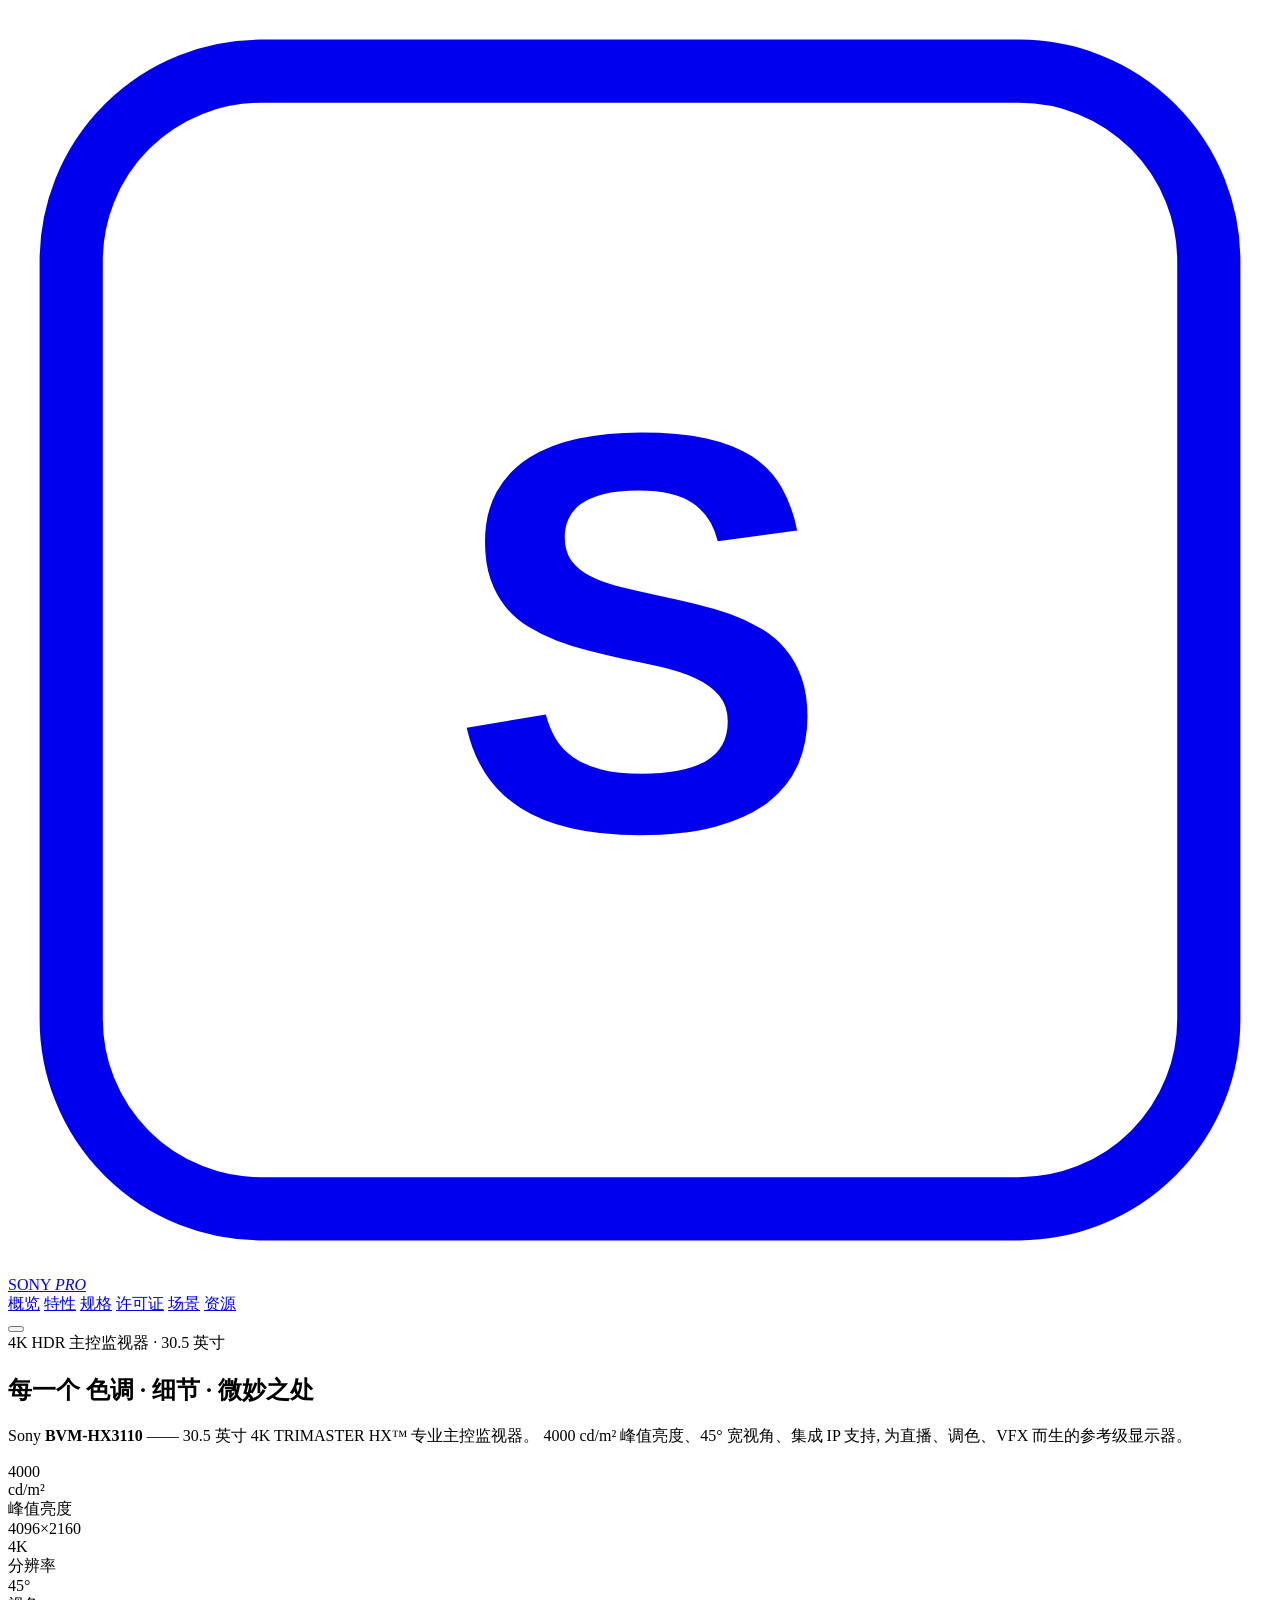
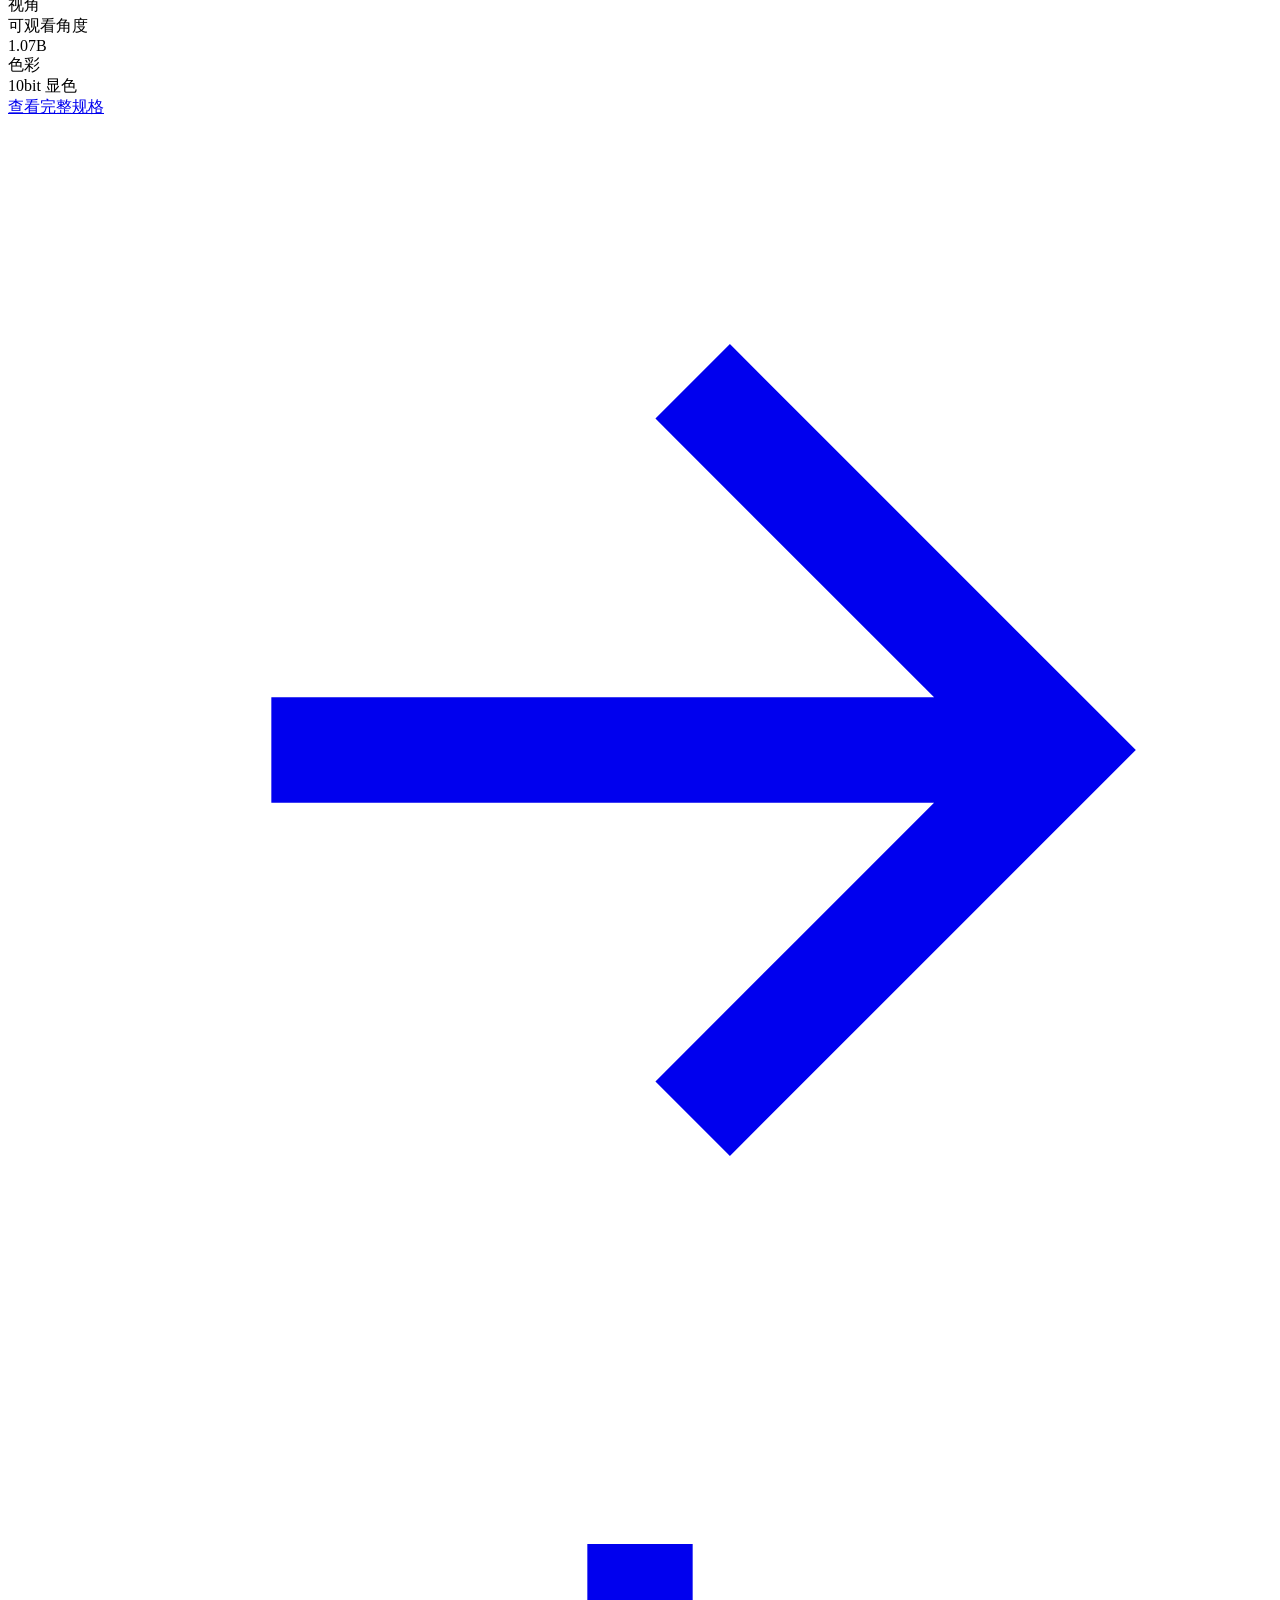
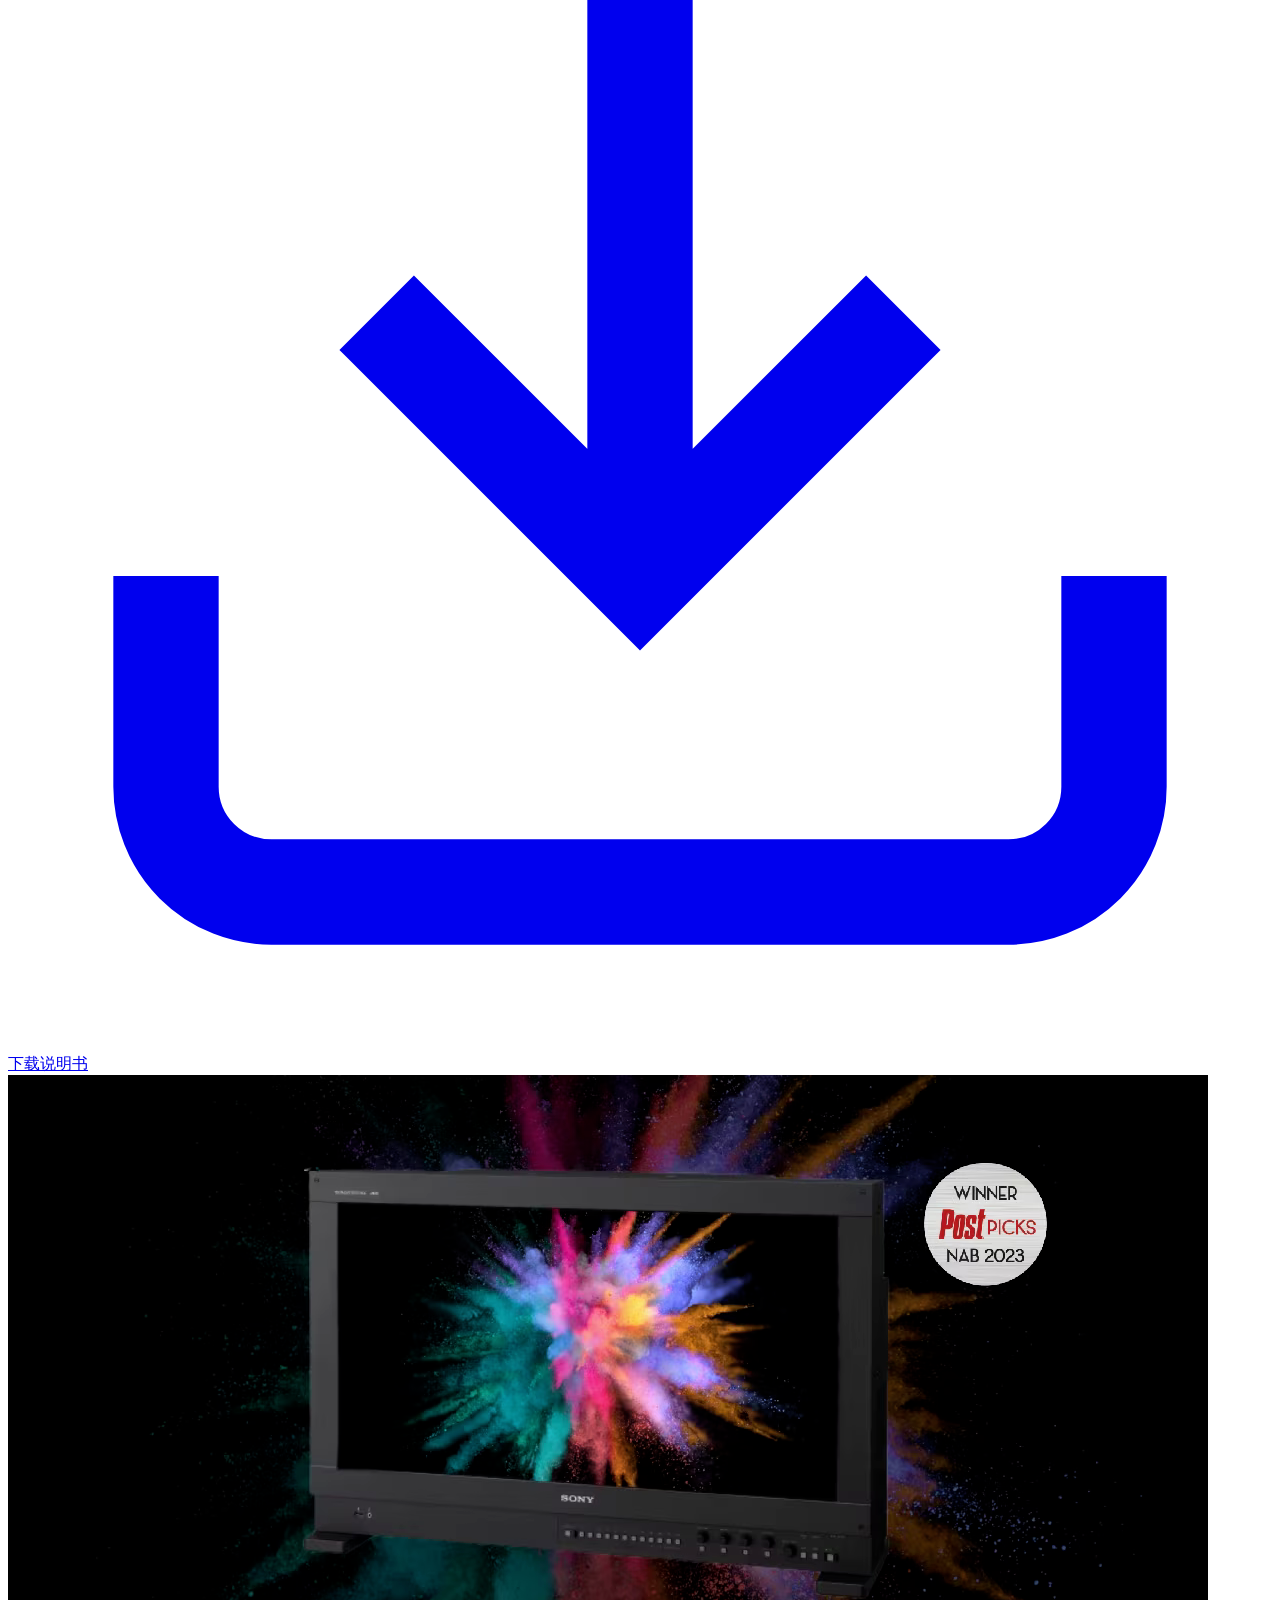
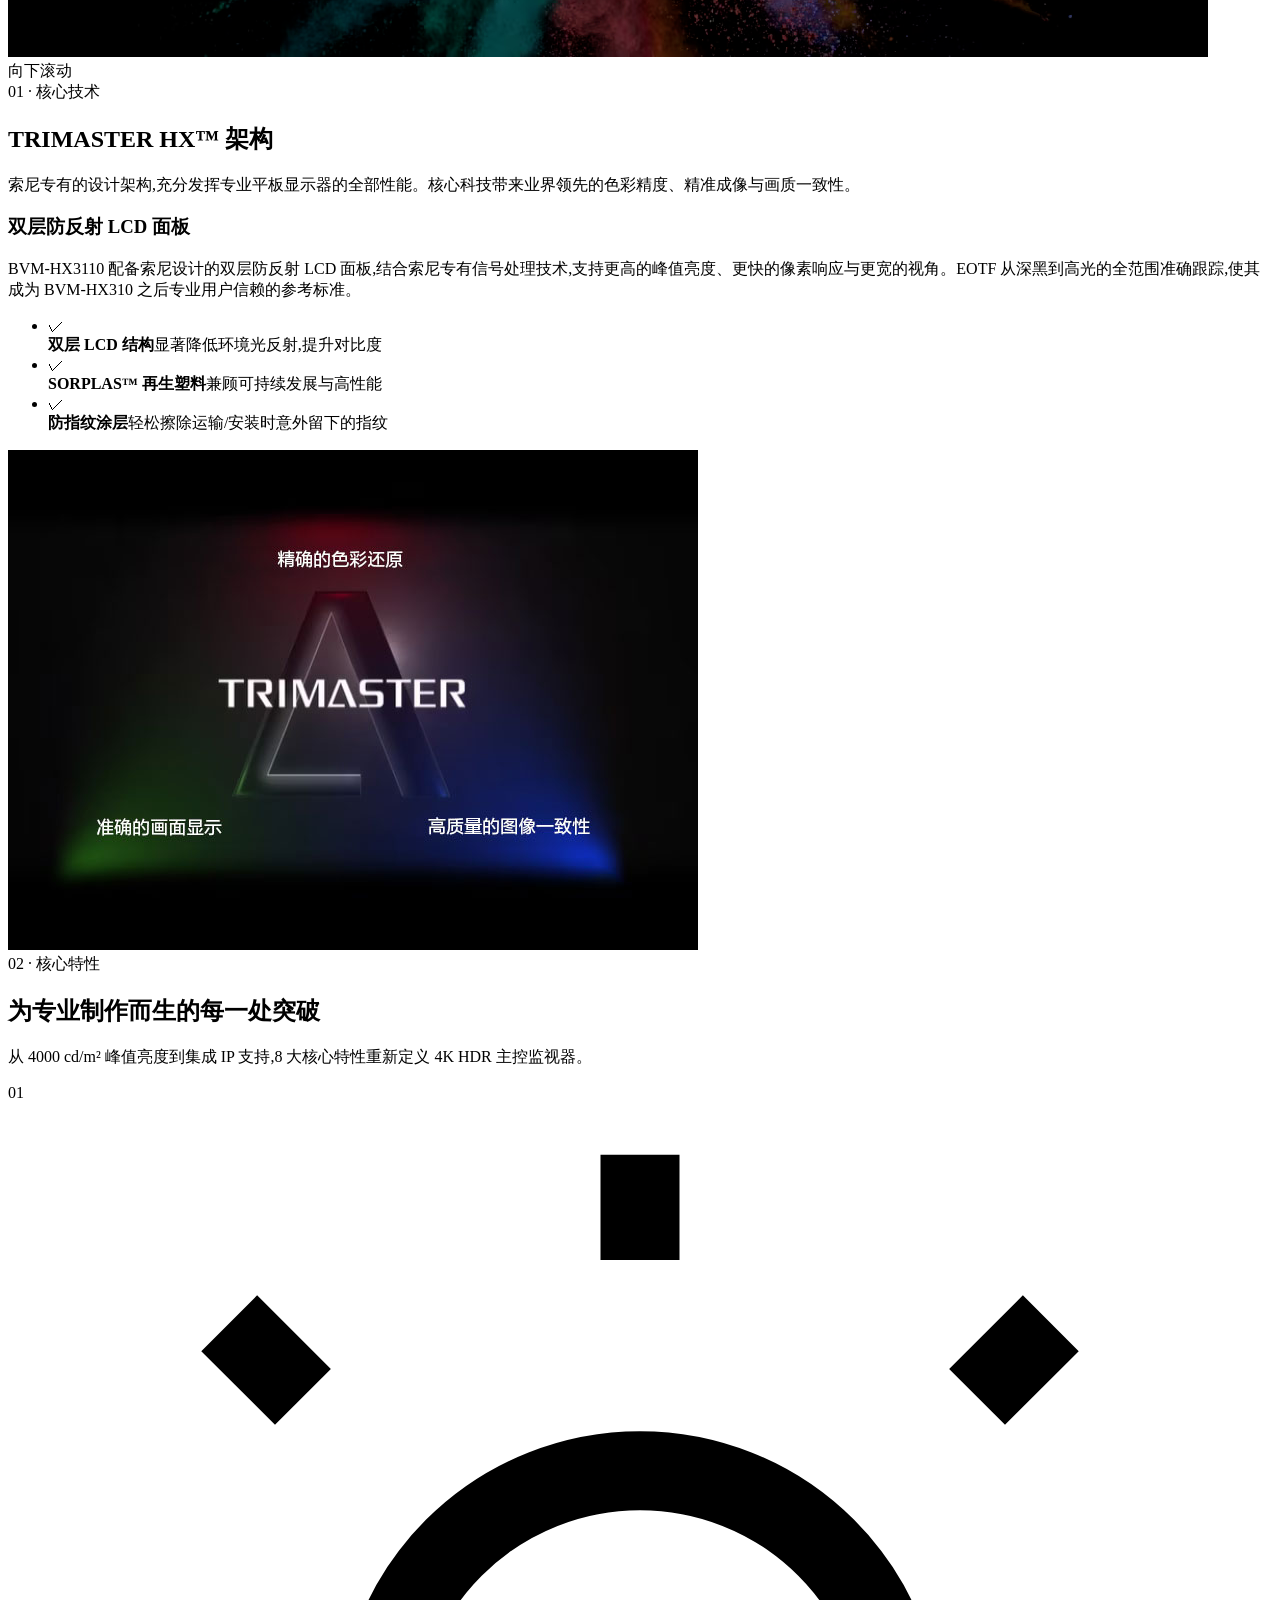
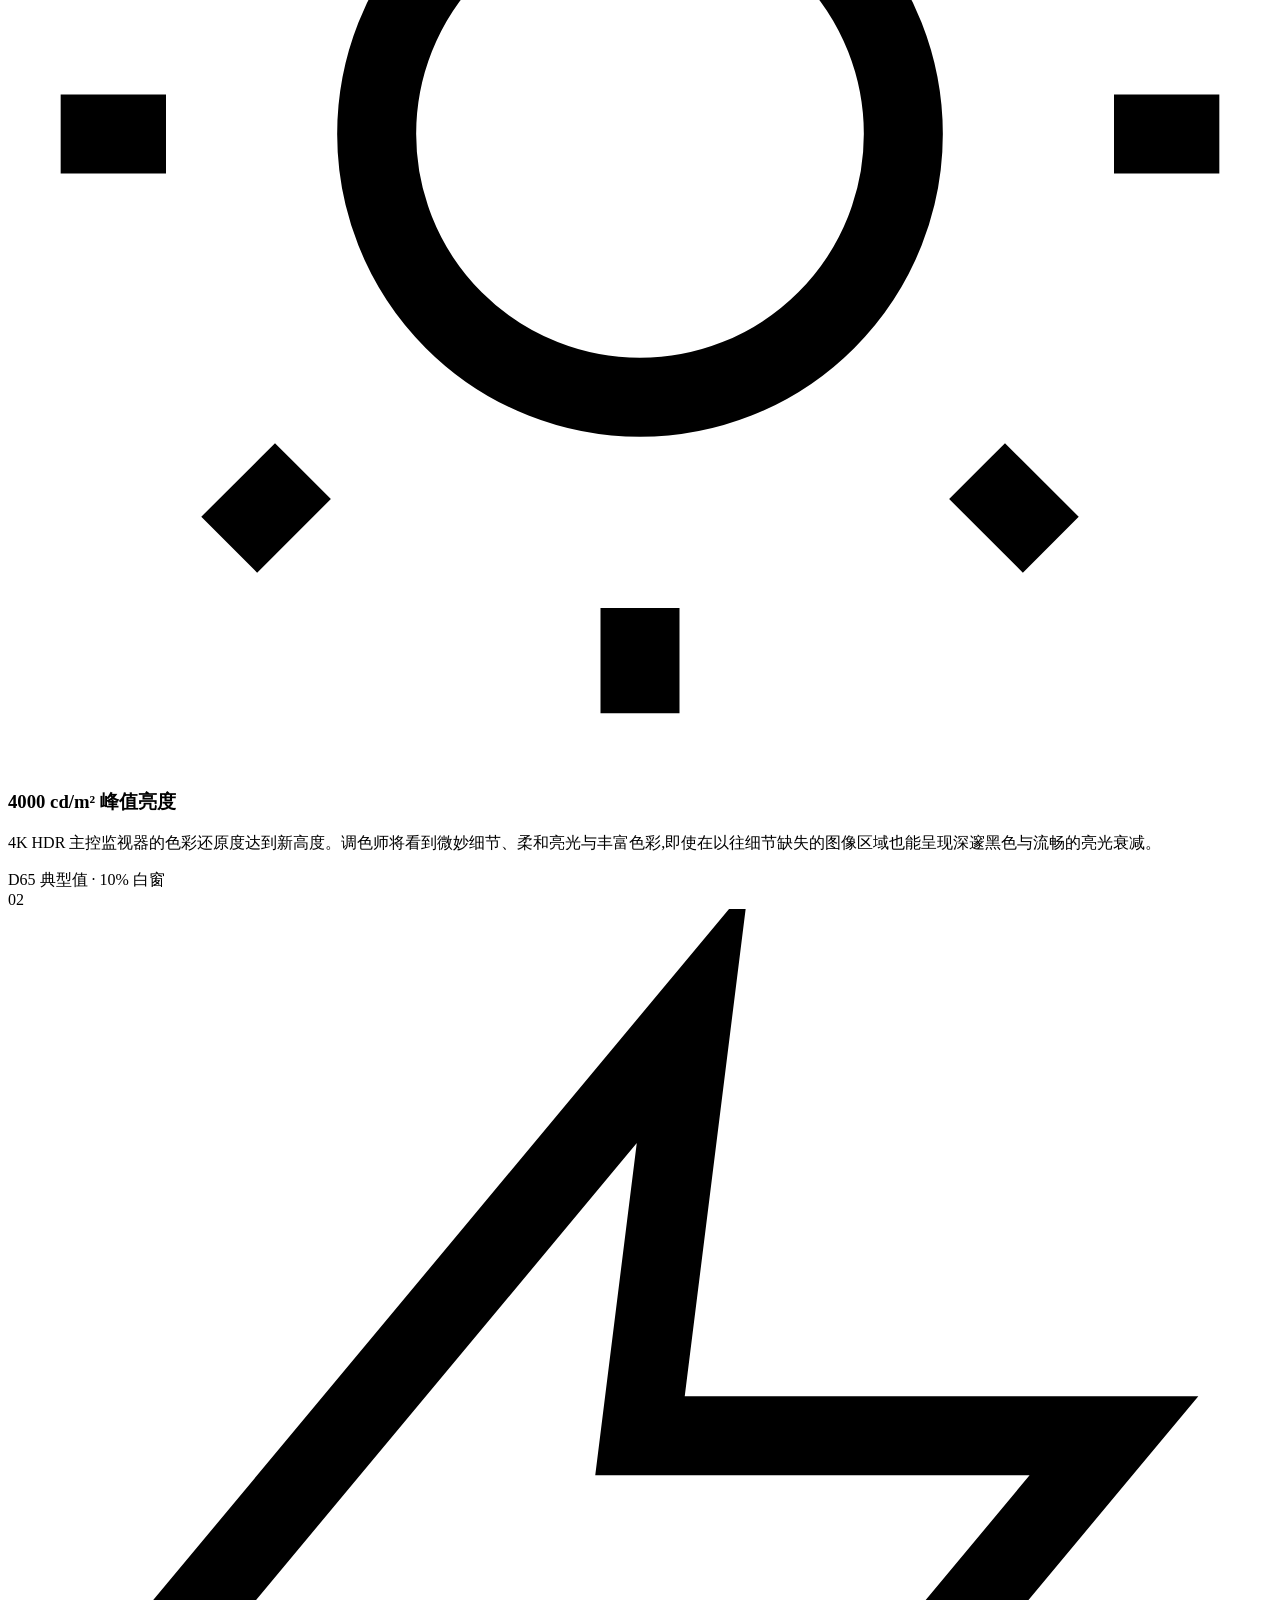
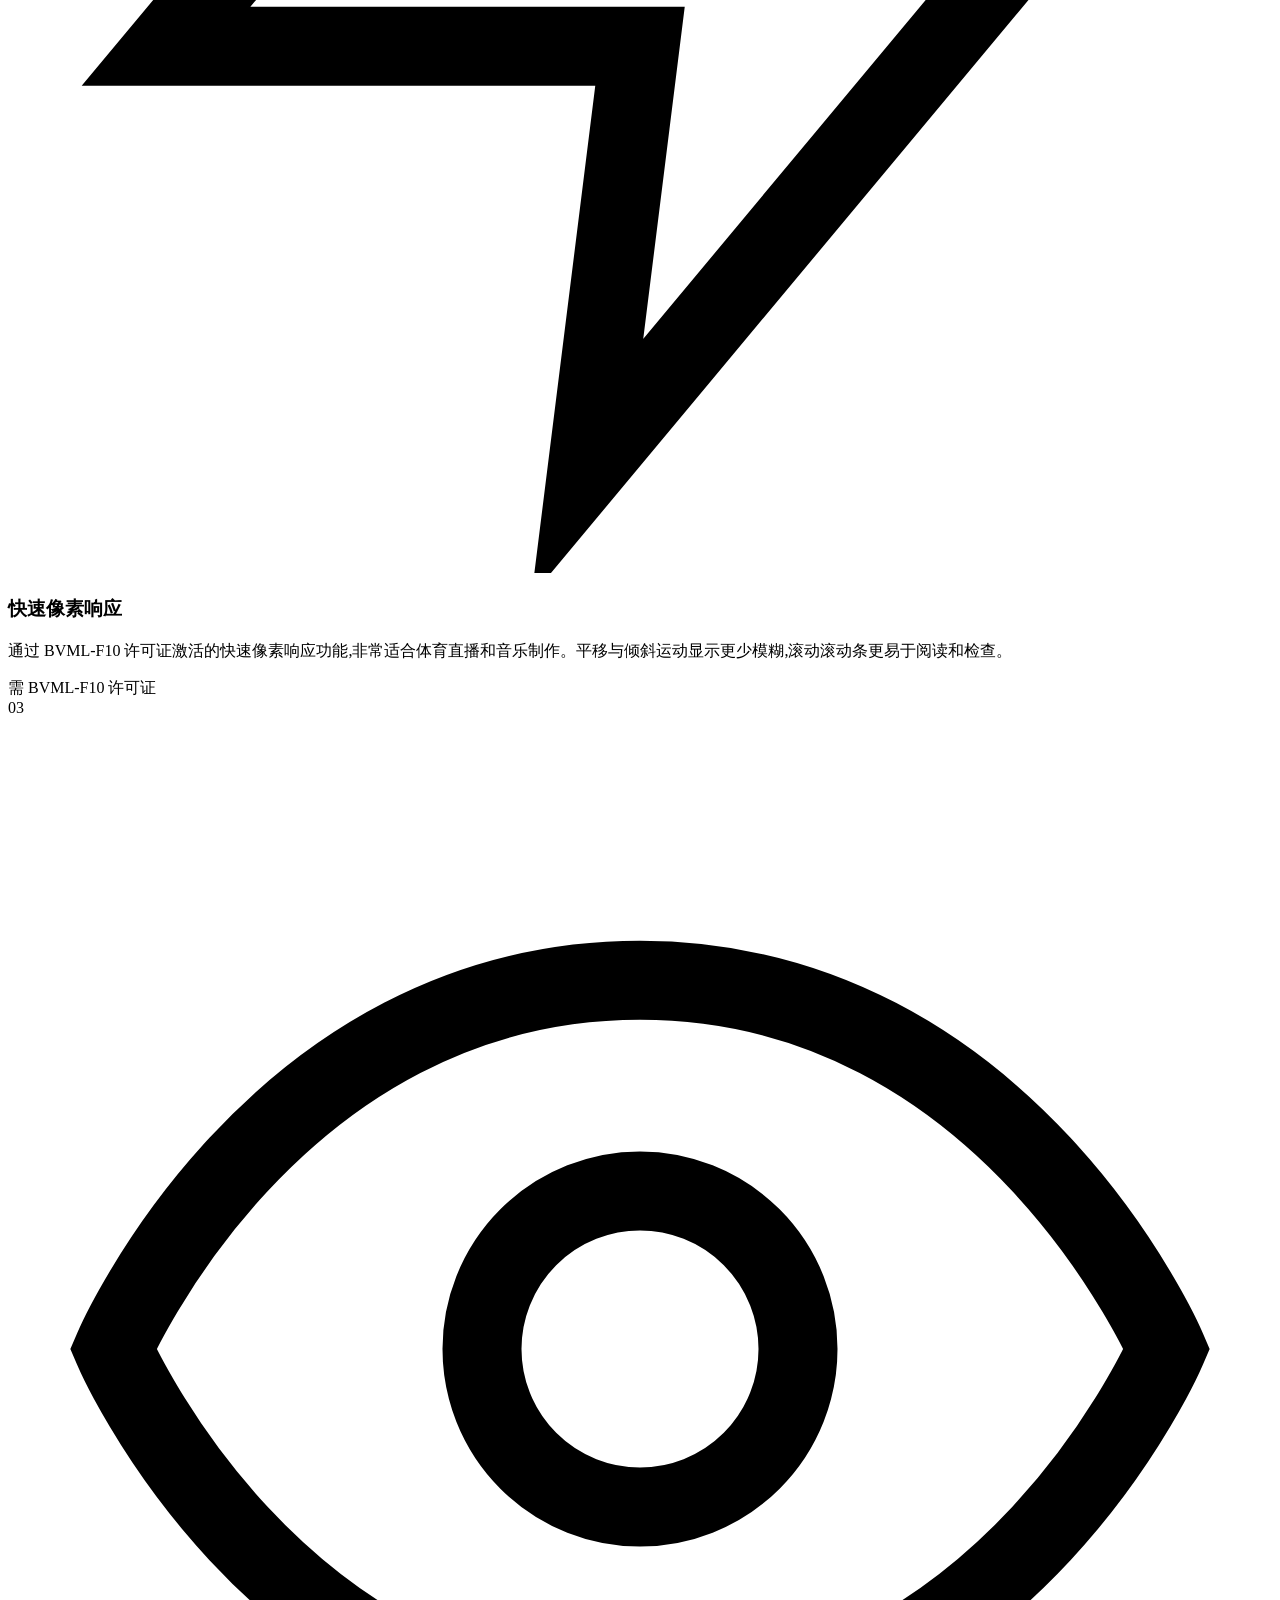
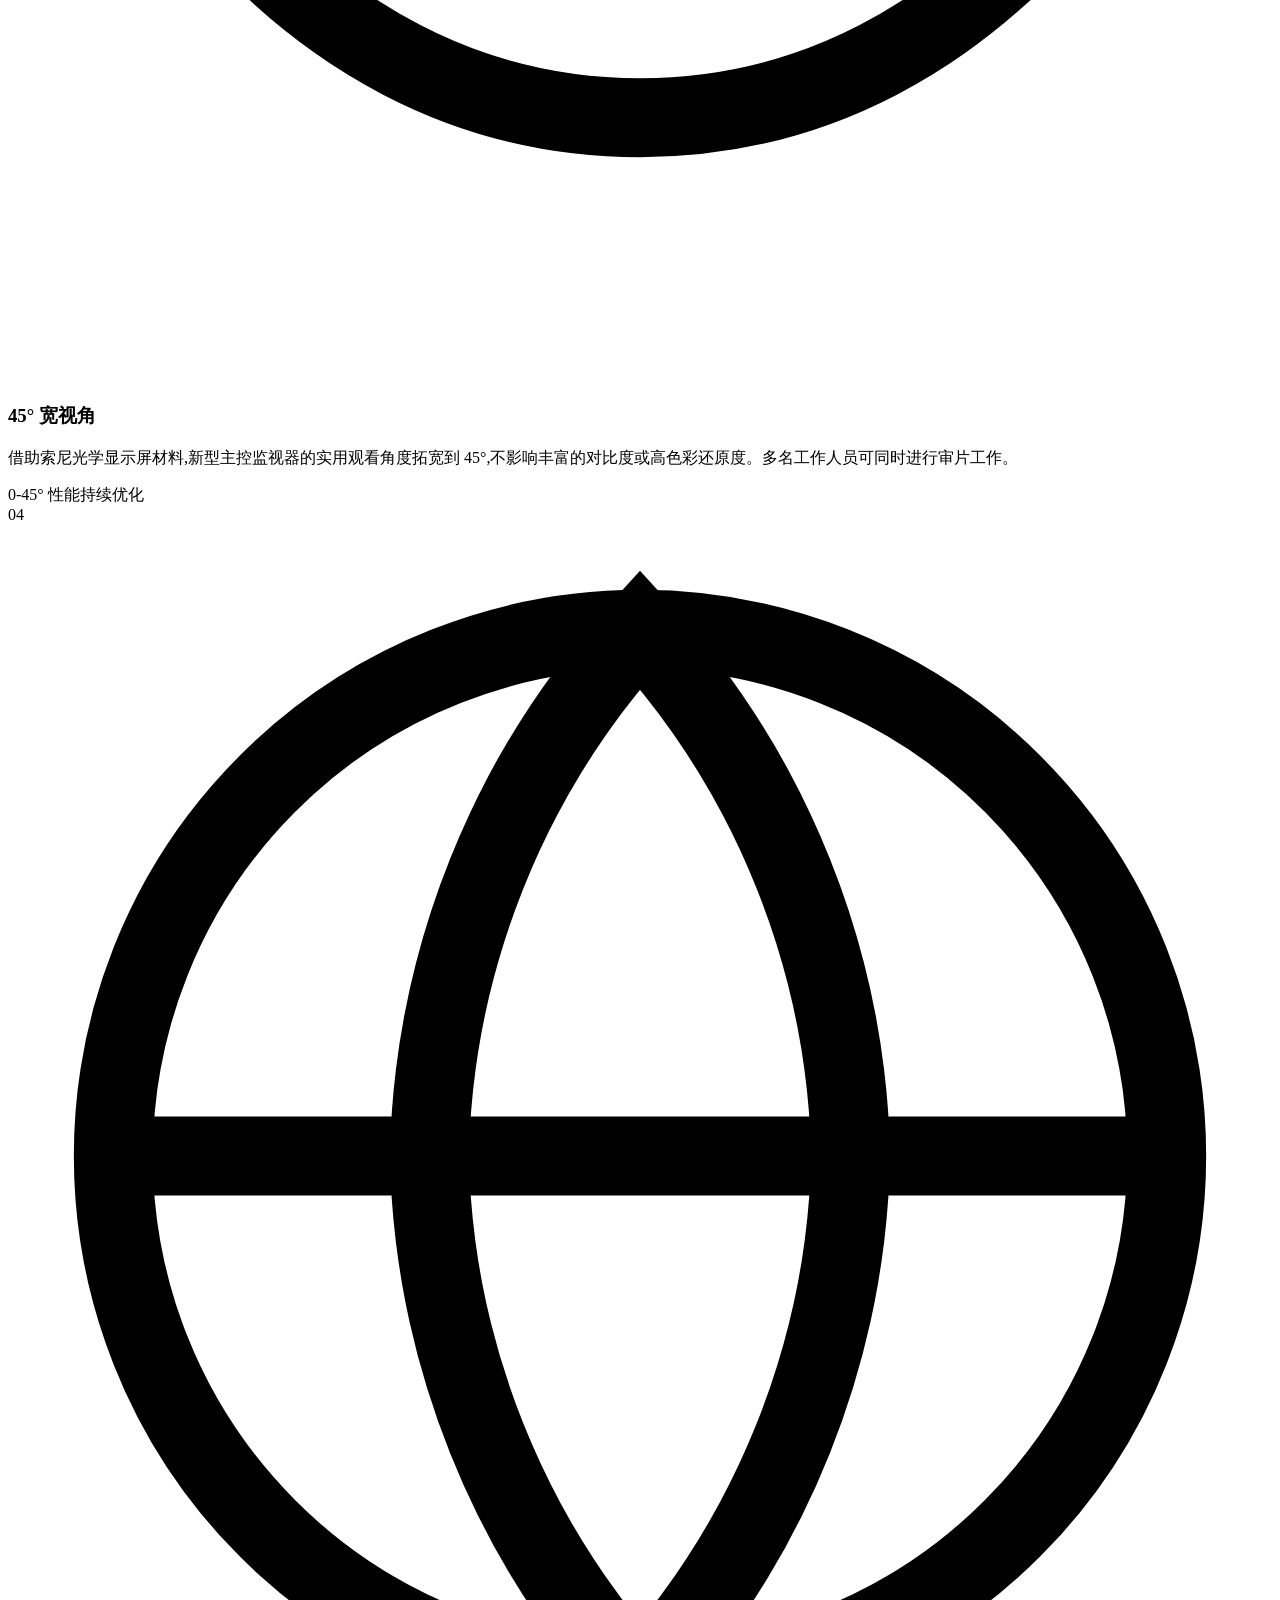
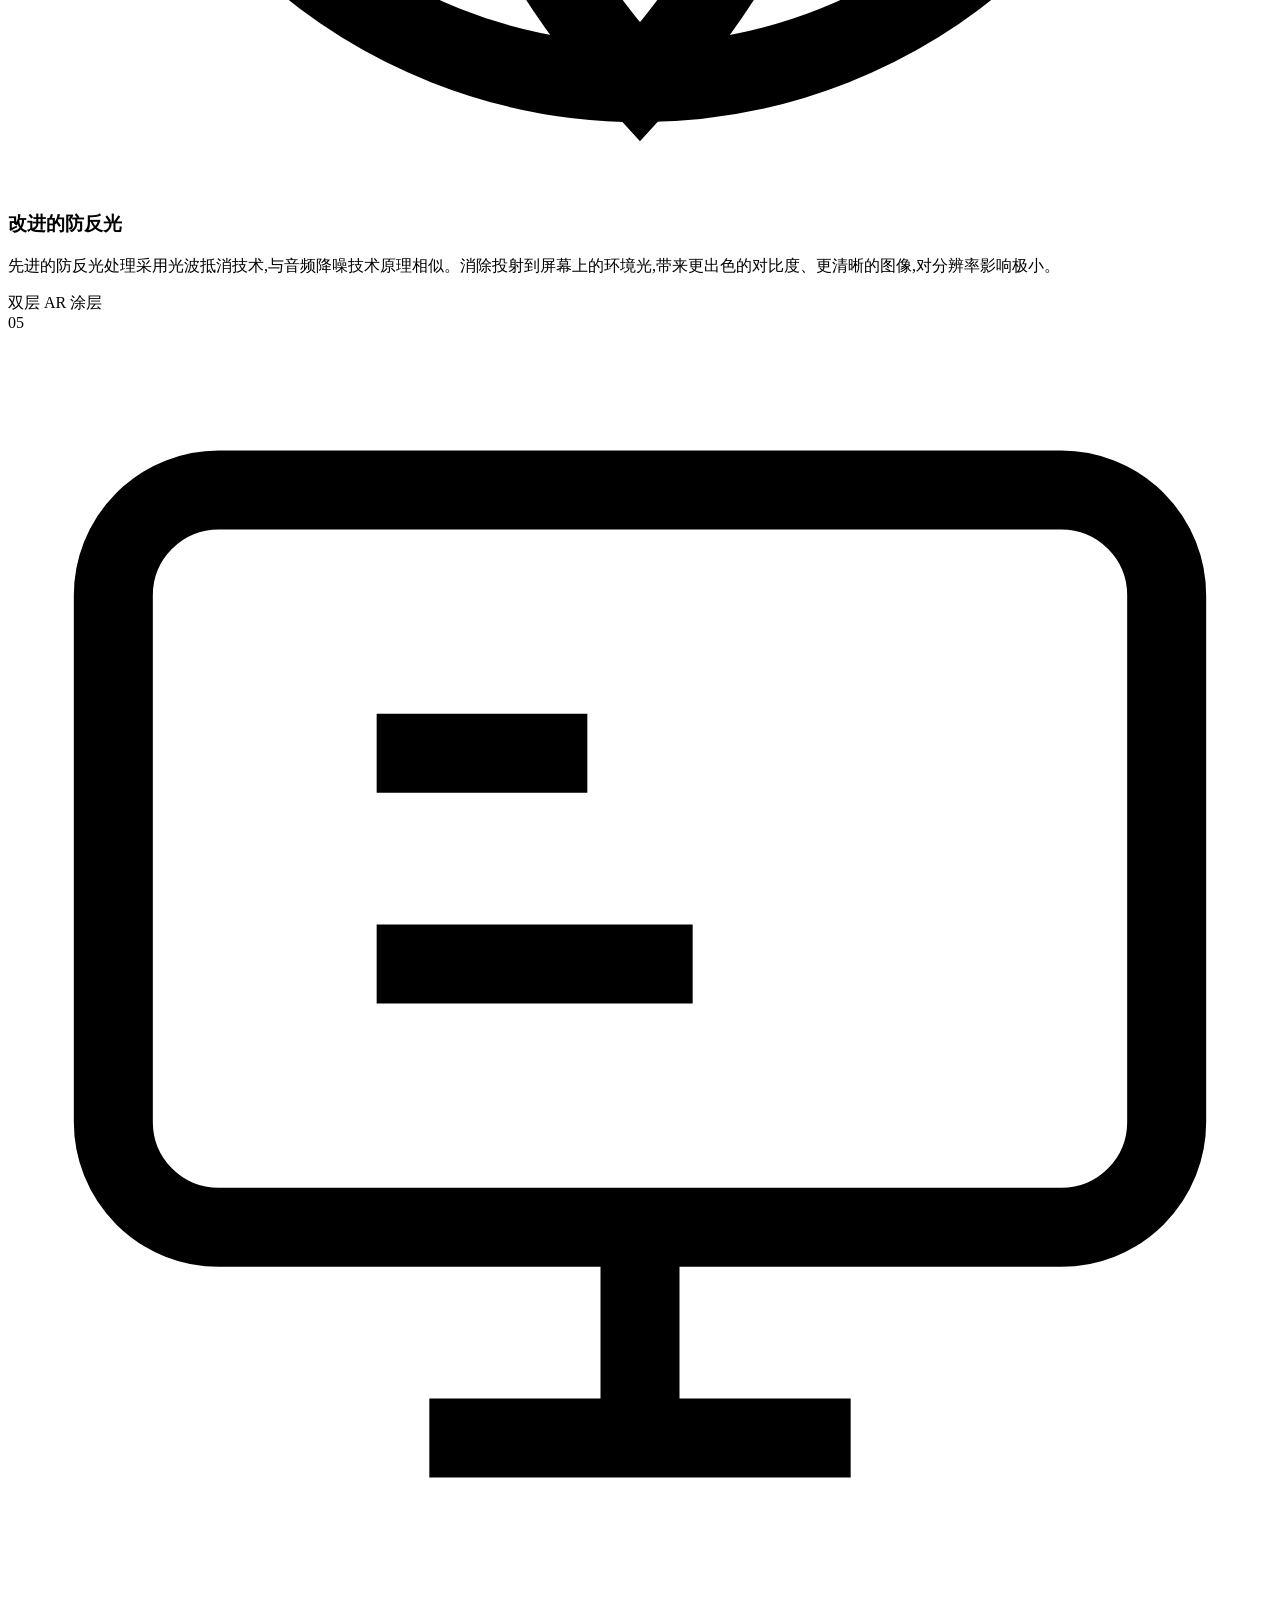
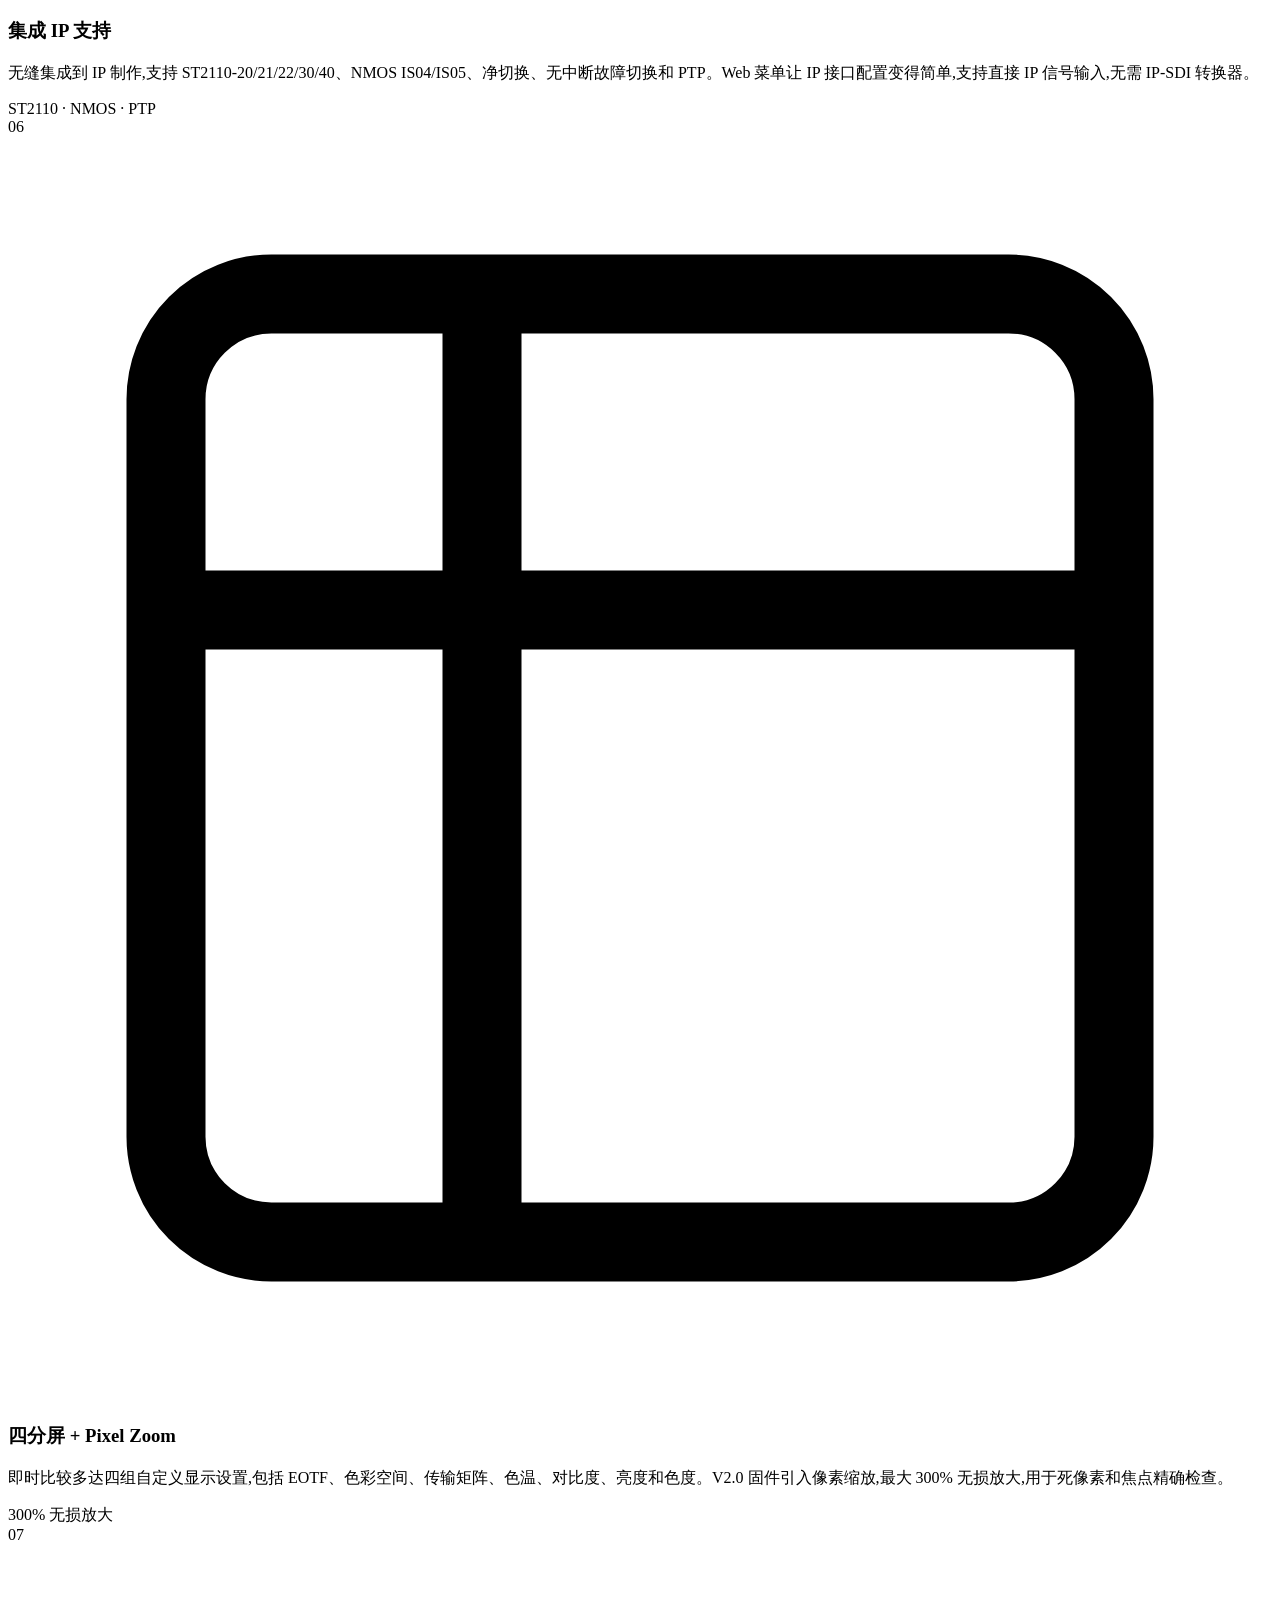
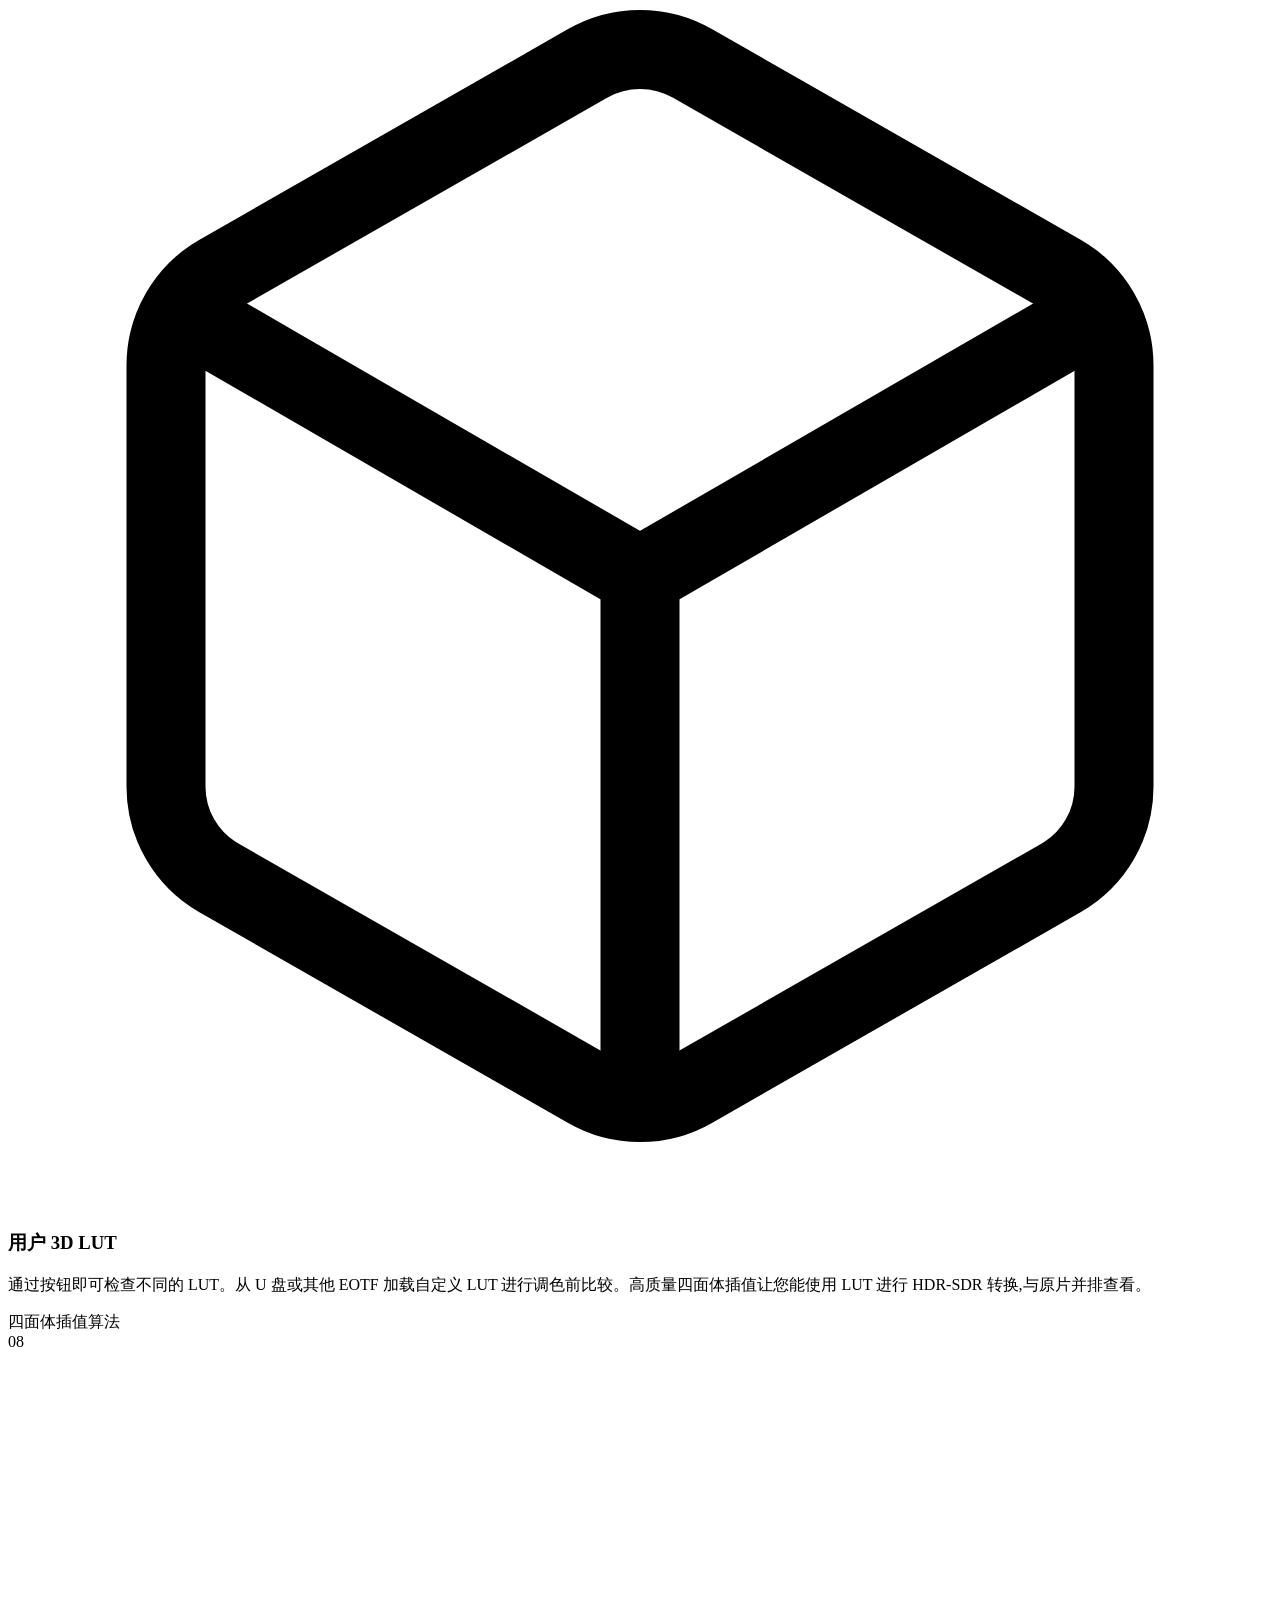
==== commit a8e99fba: "更新 index.html" ====
--- a/index.html
+++ b/index.html
@@ -1,147 +1,692 @@
 <!DOCTYPE html>
 <html lang="zh-CN">
 <head>
-  <meta charset="UTF-8">
-  <meta name="viewport" content="width=device-width, initial-scale=1.0">
-  <title>BVM-HX3110 简易操作指南</title>
-  <link rel="stylesheet" href="assets/css/style.css">
+    <meta charset="UTF-8">
+    <meta name="viewport" content="width=device-width, initial-scale=1.0">
+    <title>Sony BVM-HX3110 · 30.5" 4K TRIMASTER HX™ 专业主控监视器</title>
+    <meta name="description" content="索尼 BVM-HX3110 30.5 英寸 4K HDR 主控监视器,4000 cd/m² 峰值亮度,TRIMASTER HX 技术,集成 IP 支持,适合直播/调色/VFX 专业制作。">
+    <meta name="keywords" content="Sony,BVM-HX3110,4K监视器,HDR,TRIMASTER HX,主控监视器,广播监视器,索尼监视器">
+    <link rel="preconnect" href="https://fonts.googleapis.com">
+    <link rel="preconnect" href="https://fonts.gstatic.com" crossorigin>
+    <link href="https://fonts.googleapis.com/css2?family=Inter:wght@300;400;500;600;700;800&family=Noto+Sans+SC:wght@300;400;500;700;900&family=JetBrains+Mono:wght@400;600&display=swap" rel="stylesheet">
+    <link rel="stylesheet" href="css/style.css">
+    <link rel="icon" type="image/svg+xml" href="data:image/svg+xml,%3Csvg xmlns='http://www.w3.org/2000/svg' viewBox='0 0 100 100'%3E%3Crect width='100' height='100' rx='20' fill='%2300D4FF'/%3E%3Ctext x='50' y='62' font-size='40' font-weight='900' text-anchor='middle' fill='%230A0E1A' font-family='Arial'%3ES%3C/text%3E%3C/svg%3E">
 </head>
 <body>
 
-<!-- Navigation -->
-<nav class="nav">
-  <div class="nav-inner">
-    <a href="index.html" class="nav-logo">HX3110 操作指南</a>
-    <ul class="nav-links">
-      <li><a href="index.html" class="active">首页</a></li>
-      <li><a href="quickstart.html">快速上手</a></li>
-      <li><a href="features.html">功能详解</a></li>
-      <li><a href="workflows.html">场景工作流</a></li>
-      <li><a href="faq.html">常见问题</a></li>
-      <li><a href="downloads.html">下载中心</a></li>
-    </ul>
-  </div>
-</nav>
-
-<!-- Hero Section -->
-<section class="hero">
-  <div class="hero-inner">
-    <div class="hero-content">
-      <h1>BVM-HX3110<br>简易操作指南</h1>
-      <p class="subtitle">30.5 英寸 4K HDR 基准监视器<br>TRIMASTER HX 技术 | 4000 nit 峰值亮度 | 双液晶面板</p>
-      <div class="hero-badges">
-        <span class="badge">4K UHD</span>
-        <span class="badge">HDR</span>
-        <span class="badge">4000 nit</span>
-        <span class="badge">双液晶面板</span>
-      </div>
-      <div class="hero-actions">
-        <a href="quickstart.html" class="btn btn-primary">快速上手</a>
-        <a href="features.html" class="btn btn-secondary">功能详解</a>
-        <a href="downloads.html" class="btn btn-secondary">下载中心</a>
-      </div>
-    </div>
-    <div class="hero-image">
-      <img src="assets/images/hero.png" alt="BVM-HX3110 监视器">
-    </div>
-  </div>
+<!-- 滚动进度条 -->
+<div class="scroll-progress" id="scrollProgress"></div>
+
+<!-- 顶部导航 -->
+<header class="navbar" id="navbar">
+    <div class="nav-container">
+        <a href="#hero" class="nav-logo">
+            <svg class="logo-icon" viewBox="0 0 40 40" fill="none">
+                <rect x="2" y="2" width="36" height="36" rx="6" stroke="currentColor" stroke-width="2"/>
+                <text x="20" y="26" text-anchor="middle" font-size="18" font-weight="900" fill="currentColor" font-family="Arial">S</text>
+            </svg>
+            <span class="logo-text">SONY <em>PRO</em></span>
+        </a>
+        <nav class="nav-menu" id="navMenu">
+            <a href="#overview" class="nav-link">概览</a>
+            <a href="#features" class="nav-link">特性</a>
+            <a href="#specs" class="nav-link">规格</a>
+            <a href="#licenses" class="nav-link">许可证</a>
+            <a href="#scenes" class="nav-link">场景</a>
+            <a href="#resources" class="nav-link">资源</a>
+        </nav>
+        <button class="nav-toggle" id="navToggle" aria-label="切换菜单">
+            <span></span><span></span><span></span>
+        </button>
+    </div>
+</header>
+
+<!-- ========== Hero 首屏 ========== -->
+<section class="hero" id="hero">
+    <div class="hero-bg">
+        <div class="hero-grid"></div>
+        <div class="hero-glow"></div>
+    </div>
+    <div class="hero-container">
+        <div class="hero-content">
+            <div class="hero-badge">
+                <span class="badge-dot"></span>
+                <span>4K HDR 主控监视器 · 30.5 英寸</span>
+            </div>
+            <h1 class="hero-title">
+                <span class="title-line">每一个</span>
+                <span class="title-line gradient-text">色调 · 细节 · 微妙之处</span>
+            </h1>
+            <p class="hero-subtitle">
+                Sony <strong>BVM-HX3110</strong> —— 30.5 英寸 4K TRIMASTER HX™ 专业主控监视器。
+                4000 cd/m² 峰值亮度、45° 宽视角、集成 IP 支持,
+                为直播、调色、VFX 而生的参考级显示器。
+            </p>
+            <div class="hero-stats">
+                <div class="stat">
+                    <div class="stat-value gradient-text">4000</div>
+                    <div class="stat-unit">cd/m²</div>
+                    <div class="stat-label">峰值亮度</div>
+                </div>
+                <div class="stat-divider"></div>
+                <div class="stat">
+                    <div class="stat-value gradient-text">4096<span class="stat-sub">×2160</span></div>
+                    <div class="stat-unit">4K</div>
+                    <div class="stat-label">分辨率</div>
+                </div>
+                <div class="stat-divider"></div>
+                <div class="stat">
+                    <div class="stat-value gradient-text">45°</div>
+                    <div class="stat-unit">视角</div>
+                    <div class="stat-label">可观看角度</div>
+                </div>
+                <div class="stat-divider"></div>
+                <div class="stat">
+                    <div class="stat-value gradient-text">1.07<span class="stat-sub">B</span></div>
+                    <div class="stat-unit">色彩</div>
+                    <div class="stat-label">10bit 显色</div>
+                </div>
+            </div>
+            <div class="hero-cta">
+                <a href="#specs" class="btn btn-primary">
+                    <span>查看完整规格</span>
+                    <svg viewBox="0 0 24 24" fill="none" stroke="currentColor" stroke-width="2"><path d="M5 12h14M13 5l7 7-7 7"/></svg>
+                </a>
+                <a href="#resources" class="btn btn-ghost">
+                    <svg viewBox="0 0 24 24" fill="none" stroke="currentColor" stroke-width="2"><path d="M21 15v4a2 2 0 0 1-2 2H5a2 2 0 0 1-2-2v-4M7 10l5 5 5-5M12 15V3"/></svg>
+                    <span>下载说明书</span>
+                </a>
+            </div>
+        </div>
+        <div class="hero-image">
+            <div class="hero-image-glow"></div>
+            <img src="assets/images/hero.png" alt="Sony BVM-HX3110" class="hero-product-img">
+        </div>
+    </div>
+    <div class="hero-scroll-hint">
+        <span>向下滚动</span>
+        <div class="scroll-line"></div>
+    </div>
 </section>
 
-<!-- Quick Entry Cards -->
-<section class="quick-entry">
-  <div class="section-header">
-    <h2>从这里开始</h2>
-    <p>根据你的需求，选择最适合的入口</p>
-  </div>
-  <div class="entry-grid">
-    <div class="entry-card">
-      <div class="entry-icon">
-        <svg width="28" height="28" viewBox="0 0 24 24" fill="none" stroke="#185FA5" stroke-width="2" stroke-linecap="round" stroke-linejoin="round"><path d="M12 2L2 7l10 5 10-5-10-5z"/><path d="M2 17l10 5 10-5"/><path d="M2 12l10 5 10-5"/></svg>
-      </div>
-      <h3>快速上手</h3>
-      <p>开箱检查、连接安装、首次开机、基础设置，图文步骤适合第一次使用。</p>
-      <a href="quickstart.html" class="entry-link">开始上手 &rarr;</a>
-    </div>
-    <div class="entry-card">
-      <div class="entry-icon">
-        <svg width="28" height="28" viewBox="0 0 24 24" fill="none" stroke="#EF9F27" stroke-width="2" stroke-linecap="round" stroke-linejoin="round"><circle cx="12" cy="12" r="3"/><path d="M19.4 15a1.65 1.65 0 00.33 1.82l.06.06a2 2 0 010 2.83 2 2 0 01-2.83 0l-.06-.06a1.65 1.65 0 00-1.82-.33 1.65 1.65 0 00-1 1.51V21a2 2 0 01-2 2 2 2 0 01-2-2v-.09A1.65 1.65 0 009 19.4a1.65 1.65 0 00-1.82.33l-.06.06a2 2 0 01-2.83 0 2 2 0 010-2.83l.06-.06A1.65 1.65 0 004.68 15a1.65 1.65 0 00-1.51-1H3a2 2 0 01-2-2 2 2 0 012-2h.09A1.65 1.65 0 004.6 9a1.65 1.65 0 00-.33-1.82l-.06-.06a2 2 0 010-2.83 2 2 0 012.83 0l.06.06A1.65 1.65 0 009 4.68a1.65 1.65 0 001-1.51V3a2 2 0 012-2 2 2 0 012 2v.09a1.65 1.65 0 001 1.51 1.65 1.65 0 001.82-.33l.06-.06a2 2 0 012.83 0 2 2 0 010 2.83l-.06.06a1.65 1.65 0 00-.33 1.82V9a1.65 1.65 0 001.51 1H21a2 2 0 012 2 2 2 0 01-2 2h-.09a1.65 1.65 0 00-1.51 1z"/></svg>
-      </div>
-      <h3>功能详解</h3>
-      <p>输入源切换、色彩空间设置、HDR/SDR 模式、波形图等所有功能的详细说明。</p>
-      <a href="features.html" class="entry-link">查看功能 &rarr;</a>
-    </div>
-    <div class="entry-card">
-      <div class="entry-icon">
-        <svg width="28" height="28" viewBox="0 0 24 24" fill="none" stroke="#1D9E75" stroke-width="2" stroke-linecap="round" stroke-linejoin="round"><path d="M21 15v4a2 2 0 01-2 2H5a2 2 0 01-2-2v-4"/><polyline points="7 10 12 15 17 10"/><line x1="12" y1="15" x2="12" y2="3"/></svg>
-      </div>
-      <h3>下载中心</h3>
-      <p>用户手册 PDF、快速参考卡、固件、色彩配置文件等资源下载。</p>
-      <a href="downloads.html" class="entry-link">前往下载 &rarr;</a>
-    </div>
-  </div>
+<!-- ========== 产品概览 / TRIMASTER HX 技术 ========== -->
+<section class="section overview" id="overview">
+    <div class="container">
+        <div class="section-header">
+            <span class="section-tag">01 · 核心技术</span>
+            <h2 class="section-title">TRIMASTER HX™ <span class="gradient-text">架构</span></h2>
+            <p class="section-desc">索尼专有的设计架构,充分发挥专业平板显示器的全部性能。核心科技带来业界领先的色彩精度、精准成像与画质一致性。</p>
+        </div>
+
+        <div class="overview-grid">
+            <div class="overview-text">
+                <h3>双层防反射 LCD 面板</h3>
+                <p>BVM-HX3110 配备索尼设计的双层防反射 LCD 面板,结合索尼专有信号处理技术,支持更高的峰值亮度、更快的像素响应与更宽的视角。EOTF 从深黑到高光的全范围准确跟踪,使其成为 BVM-HX310 之后专业用户信赖的参考标准。</p>
+                <ul class="feature-list">
+                    <li>
+                        <span class="list-icon" style="--c:var(--neon-cyan)">✓</span>
+                        <div><strong>双层 LCD 结构</strong><span>显著降低环境光反射,提升对比度</span></div>
+                    </li>
+                    <li>
+                        <span class="list-icon" style="--c:var(--neon-magenta)">✓</span>
+                        <div><strong>SORPLAS™ 再生塑料</strong><span>兼顾可持续发展与高性能</span></div>
+                    </li>
+                    <li>
+                        <span class="list-icon" style="--c:var(--neon-amber)">✓</span>
+                        <div><strong>防指纹涂层</strong><span>轻松擦除运输/安装时意外留下的指纹</span></div>
+                    </li>
+                </ul>
+            </div>
+            <div class="overview-image">
+                <img src="assets/images/trimaster.png" alt="TRIMASTER HX 技术" class="img-fluid">
+            </div>
+        </div>
+    </div>
 </section>
 
-<!-- Highlights Section -->
-<section class="highlights">
-  <div class="highlights-inner">
-    <div class="section-header">
-      <h2>核心亮点</h2>
-      <p>BVM-HX3110 为专业制作带来的关键优势</p>
-    </div>
-    <div class="highlight-grid">
-      <div class="highlight-card">
-        <img src="assets/images/peak.png" alt="4000 nit 峰值亮度">
-        <h4>4000 nit 峰值亮度</h4>
-        <p>超高亮度精准还原 HDR 高光细节，满足最严苛的 HDR 内容制作需求。</p>
-      </div>
-      <div class="highlight-card">
-        <img src="assets/images/response.png" alt="快速响应">
-        <h4>快速像素响应</h4>
-        <p>高速响应消除运动模糊，确保快速运动画面的清晰度和准确性。</p>
-      </div>
-      <div class="highlight-card">
-        <img src="assets/images/viewing.png" alt="宽视角">
-        <h4>宽视角一致性</h4>
-        <p>从不同角度观看依然保持色彩和亮度的一致性，团队协作更高效。</p>
-      </div>
-      <div class="highlight-card">
-        <img src="assets/images/quadview.png" alt="四画面显示">
-        <h4>四画面显示</h4>
-        <p>支持同时显示 4 路信号，多机位监看、对比调色一手掌控。</p>
-      </div>
-    </div>
-  </div>
+<!-- ========== 核心特性 ========== -->
+<section class="section features" id="features">
+    <div class="container">
+        <div class="section-header">
+            <span class="section-tag">02 · 核心特性</span>
+            <h2 class="section-title">为<strong>专业制作</strong>而生的<span class="gradient-text">每一处突破</span></h2>
+            <p class="section-desc">从 4000 cd/m² 峰值亮度到集成 IP 支持,8 大核心特性重新定义 4K HDR 主控监视器。</p>
+        </div>
+
+        <div class="features-grid">
+            <article class="feature-card" data-color="cyan">
+                <div class="feature-num">01</div>
+                <div class="feature-icon">
+                    <svg viewBox="0 0 24 24" fill="none" stroke="currentColor" stroke-width="1.5"><circle cx="12" cy="12" r="5"/><path d="M12 1v2M12 21v2M4.2 4.2l1.4 1.4M18.4 18.4l1.4 1.4M1 12h2M21 12h2M4.2 19.8l1.4-1.4M18.4 5.6l1.4-1.4"/></svg>
+                </div>
+                <h3>4000 cd/m² 峰值亮度</h3>
+                <p>4K HDR 主控监视器的色彩还原度达到新高度。调色师将看到微妙细节、柔和亮光与丰富色彩,即使在以往细节缺失的图像区域也能呈现深邃黑色与流畅的亮光衰减。</p>
+                <span class="feature-meta">D65 典型值 · 10% 白窗</span>
+            </article>
+
+            <article class="feature-card" data-color="magenta">
+                <div class="feature-num">02</div>
+                <div class="feature-icon">
+                    <svg viewBox="0 0 24 24" fill="none" stroke="currentColor" stroke-width="1.5"><path d="M13 2L3 14h9l-1 8 10-12h-9l1-8z"/></svg>
+                </div>
+                <h3>快速像素响应</h3>
+                <p>通过 BVML-F10 许可证激活的快速像素响应功能,非常适合体育直播和音乐制作。平移与倾斜运动显示更少模糊,滚动滚动条更易于阅读和检查。</p>
+                <span class="feature-meta">需 BVML-F10 许可证</span>
+            </article>
+
+            <article class="feature-card" data-color="amber">
+                <div class="feature-num">03</div>
+                <div class="feature-icon">
+                    <svg viewBox="0 0 24 24" fill="none" stroke="currentColor" stroke-width="1.5"><path d="M2 12s3-7 10-7 10 7 10 7-3 7-10 7-10-7-10-7z"/><circle cx="12" cy="12" r="3"/></svg>
+                </div>
+                <h3>45° 宽视角</h3>
+                <p>借助索尼光学显示屏材料,新型主控监视器的实用观看角度拓宽到 45°,不影响丰富的对比度或高色彩还原度。多名工作人员可同时进行审片工作。</p>
+                <span class="feature-meta">0-45° 性能持续优化</span>
+            </article>
+
+            <article class="feature-card" data-color="cyan">
+                <div class="feature-num">04</div>
+                <div class="feature-icon">
+                    <svg viewBox="0 0 24 24" fill="none" stroke="currentColor" stroke-width="1.5"><circle cx="12" cy="12" r="10"/><path d="M2 12h20M12 2a15.3 15.3 0 0 1 4 10 15.3 15.3 0 0 1-4 10 15.3 15.3 0 0 1-4-10 15.3 15.3 0 0 1 4-10z"/></svg>
+                </div>
+                <h3>改进的防反光</h3>
+                <p>先进的防反光处理采用光波抵消技术,与音频降噪技术原理相似。消除投射到屏幕上的环境光,带来更出色的对比度、更清晰的图像,对分辨率影响极小。</p>
+                <span class="feature-meta">双层 AR 涂层</span>
+            </article>
+
+            <article class="feature-card" data-color="magenta">
+                <div class="feature-num">05</div>
+                <div class="feature-icon">
+                    <svg viewBox="0 0 24 24" fill="none" stroke="currentColor" stroke-width="1.5"><rect x="2" y="3" width="20" height="14" rx="2"/><path d="M8 21h8M12 17v4M7 8h4M7 12h6"/></svg>
+                </div>
+                <h3>集成 IP 支持</h3>
+                <p>无缝集成到 IP 制作,支持 ST2110-20/21/22/30/40、NMOS IS04/IS05、净切换、无中断故障切换和 PTP。Web 菜单让 IP 接口配置变得简单,支持直接 IP 信号输入,无需 IP-SDI 转换器。</p>
+                <span class="feature-meta">ST2110 · NMOS · PTP</span>
+            </article>
+
+            <article class="feature-card" data-color="amber">
+                <div class="feature-num">06</div>
+                <div class="feature-icon">
+                    <svg viewBox="0 0 24 24" fill="none" stroke="currentColor" stroke-width="1.5"><rect x="3" y="3" width="18" height="18" rx="2"/><path d="M3 9h18M9 3v18"/></svg>
+                </div>
+                <h3>四分屏 + Pixel Zoom</h3>
+                <p>即时比较多达四组自定义显示设置,包括 EOTF、色彩空间、传输矩阵、色温、对比度、亮度和色度。V2.0 固件引入像素缩放,最大 300% 无损放大,用于死像素和焦点精确检查。</p>
+                <span class="feature-meta">300% 无损放大</span>
+            </article>
+
+            <article class="feature-card" data-color="cyan">
+                <div class="feature-num">07</div>
+                <div class="feature-icon">
+                    <svg viewBox="0 0 24 24" fill="none" stroke="currentColor" stroke-width="1.5"><path d="M21 16V8a2 2 0 0 0-1-1.73l-7-4a2 2 0 0 0-2 0l-7 4A2 2 0 0 0 3 8v8a2 2 0 0 0 1 1.73l7 4a2 2 0 0 0 2 0l7-4A2 2 0 0 0 21 16z"/><path d="M3.27 6.96L12 12.01l8.73-5.05M12 22.08V12"/></svg>
+                </div>
+                <h3>用户 3D LUT</h3>
+                <p>通过按钮即可检查不同的 LUT。从 U 盘或其他 EOTF 加载自定义 LUT 进行调色前比较。高质量四面体插值让您能使用 LUT 进行 HDR-SDR 转换,与原片并排查看。</p>
+                <span class="feature-meta">四面体插值算法</span>
+            </article>
+
+            <article class="feature-card" data-color="magenta">
+                <div class="feature-num">08</div>
+                <div class="feature-icon">
+                    <svg viewBox="0 0 24 24" fill="none" stroke="currentColor" stroke-width="1.5"><path d="M4 14h16M4 10h16M4 18h16M4 6h16"/><circle cx="7" cy="14" r="1"/><circle cx="12" cy="10" r="1"/><circle cx="17" cy="18" r="1"/></svg>
+                </div>
+                <h3>HDR-SDR 转换器</h3>
+                <p>实现 4K/HD HDR 视频和 HD SDR 视频的同步制作。可选购许可证,当监看 SDR 或 HDR 信号时,承担 SDR 调色工作,使图像不存在饱和的亮光区域或挤压的暗光区域。</p>
+                <span class="feature-meta">需 BVML-H10/S10/T10</span>
+            </article>
+        </div>
+    </div>
 </section>
 
-<!-- Scene Workflow Preview -->
-<section class="scene-preview">
-  <div class="section-header">
-    <h2>场景工作流</h2>
-    <p>针对不同应用场景，提供一键式参数配置参考</p>
-  </div>
-  <div class="scene-grid">
-    <div class="scene-tag">调色监看</div>
-    <div class="scene-tag">HDR 内容制作</div>
-    <div class="scene-tag">现场制播</div>
-    <div class="scene-tag">SDR 兼容模式</div>
-    <div class="scene-tag">4K 播出质控</div>
-  </div>
-  <div style="text-align: center; margin-top: 24px;">
-    <a href="workflows.html" class="btn btn-primary" style="display: inline-flex;">查看全部场景配置 &rarr;</a>
-  </div>
+<!-- ========== 完整规格表 ========== -->
+<section class="section specs" id="specs">
+    <div class="container">
+        <div class="section-header">
+            <span class="section-tag">03 · 完整规格</span>
+            <h2 class="section-title"><span class="gradient-text">技术参数</span>一览</h2>
+            <p class="section-desc">点击分组展开详细参数,使用搜索框快速查找。</p>
+        </div>
+
+        <div class="specs-search">
+            <svg viewBox="0 0 24 24" fill="none" stroke="currentColor" stroke-width="2"><circle cx="11" cy="11" r="8"/><path d="m21 21-4.3-4.3"/></svg>
+            <input type="text" id="specSearch" placeholder="搜索参数,如 'SDI'、'亮度'、'分辨率'..." autocomplete="off">
+            <button class="search-clear" id="searchClear" aria-label="清空">×</button>
+        </div>
+
+        <div class="specs-group" data-group="image">
+            <button class="specs-group-header">
+                <span class="group-title">
+                    <span class="group-icon">📐</span>图像性能
+                </span>
+                <span class="group-toggle">+</span>
+            </button>
+            <div class="specs-table">
+                <div class="spec-row" data-key="面板">
+                    <div class="spec-name">面板</div>
+                    <div class="spec-value">α-Si TFT 有源矩阵液晶屏</div>
+                </div>
+                <div class="spec-row" data-key="图像尺寸 30.5 英寸 775.2 毫米 对角线">
+                    <div class="spec-name">图像尺寸(对角线)</div>
+                    <div class="spec-value">30.5 英寸(775.2 毫米)</div>
+                </div>
+                <div class="spec-row" data-key="有效幅面 685.7 361.6 毫米 水平 垂直">
+                    <div class="spec-name">有效幅面(水平 × 垂直)</div>
+                    <div class="spec-value">685.7 × 361.6 毫米(27 × 14 1/4 英寸)</div>
+                </div>
+                <div class="spec-row" data-key="分辨率 4096 2160 4k">
+                    <div class="spec-name">分辨率(水平 × 垂直)</div>
+                    <div class="spec-value highlight">4096 × 2160 像素(4K)</div>
+                </div>
+                <div class="spec-row" data-key="宽高比 17:9 1.90">
+                    <div class="spec-name">宽高比</div>
+                    <div class="spec-value">1.90 : 1(17:9)</div>
+                </div>
+                <div class="spec-row" data-key="有效像素 99.99">
+                    <div class="spec-name">有效像素比例</div>
+                    <div class="spec-value">99.99%</div>
+                </div>
+                <div class="spec-row" data-key="显示颜色 10.7 10bit">
+                    <div class="spec-name">显示颜色</div>
+                    <div class="spec-value">10.7 亿色</div>
+                </div>
+                <div class="spec-row" data-key="面板帧率 96 100 120 hz">
+                    <div class="spec-name">面板帧率</div>
+                    <div class="spec-value">96Hz / 100Hz / 120Hz(96Hz 和 120Hz 也兼容 1/1.001 帧率)</div>
+                </div>
+                <div class="spec-row" data-key="视角 89">
+                    <div class="spec-name">视角(面板规格)</div>
+                    <div class="spec-value">89°/89°/89°/89°(上/下/左/右对比度 > 10:1)</div>
+                </div>
+                <div class="spec-row" data-key="色温 D50 D60 D65 D93 DCI">
+                    <div class="spec-name">色温</div>
+                    <div class="spec-value">D50、D60、D65、D93、DCI,以及用户 1-10(可调节 5,000K - 10,000K),DCI XYZ</div>
+                </div>
+                <div class="spec-row" data-key="亮度 4000 1000 cd/m2">
+                    <div class="spec-name">亮度</div>
+                    <div class="spec-value highlight">4,000 cd/m²(典型,D65,10% 白窗)<br>1,000 cd/m²(典型,全屏白)</div>
+                </div>
+                <div class="spec-row" data-key="色彩空间 bt2020 bt709 ebu smpte dci s-gamut">
+                    <div class="spec-name">色彩空间(色域)</div>
+                    <div class="spec-value">ITU-R BT.2020、ITU-R BT.709、EBU、SMPTE-C、DCI-P3、S-Gamut3、S-Gamut3.Cine</div>
+                </div>
+                <div class="spec-row" data-key="传输矩阵 bt2020 bt709">
+                    <div class="spec-name">传输矩阵</div>
+                    <div class="spec-value">ITU-R BT.2020(支持非恒定亮度),ITU-R BT.709</div>
+                </div>
+                <div class="spec-row" data-key="eotf 2.2 2.4 2.6 pq hlg s-log3 smpte st 2084">
+                    <div class="spec-name">EOTF</div>
+                    <div class="spec-value">2.2、2.4、2.6、阴极射线管、2.4 (HDR)、S-Log3、S-Log3(实时 HDR)、SMPTE ST 2084、ITU-BT.2100 (HLG)</div>
+                </div>
+                <div class="spec-row" data-key="预热 30 分钟">
+                    <div class="spec-name">预热时间</div>
+                    <div class="spec-value">约 30 分钟。为保持稳定图像质量,请开机超过 30 分钟</div>
+                </div>
+            </div>
+        </div>
+
+        <div class="specs-group" data-group="input">
+            <button class="specs-group-header">
+                <span class="group-title">
+                    <span class="group-icon">📥</span>输入接口
+                </span>
+                <span class="group-toggle">+</span>
+            </button>
+            <div class="specs-table">
+                <div class="spec-row" data-key="sdi 12g 6g 3g hd bnc">
+                    <div class="spec-name">SDI 输入</div>
+                    <div class="spec-value">(12G/6G/3G/HD-SDI) BNC ×2<br>(3G/HD-SDI) BNC ×2<br>输入电阻:75Ω 不平衡</div>
+                </div>
+                <div class="spec-row" data-key="hdmi hdcp">
+                    <div class="spec-name">HDMI 输入</div>
+                    <div class="spec-value">HDMI(HDCP2.3/1.4) ×1</div>
+                </div>
+                <div class="spec-row" data-key="ip sfp28 25g lan 网络">
+                    <div class="spec-name">IP (LAN)</div>
+                    <div class="spec-value">SFP28 ×2,25G BASE<br>支持索尼 OTM-25GSR / OTM-25GLR 收发器</div>
+                </div>
+                <div class="spec-row" data-key="并行控制 rj45">
+                    <div class="spec-name">并行控制</div>
+                    <div class="spec-value">RJ-45 8 针 ×1(固定针分配)</div>
+                </div>
+                <div class="spec-row" data-key="串行遥控 10base 100base rj45 以太网">
+                    <div class="spec-name">串行遥控(LAN)</div>
+                    <div class="spec-value">以太网,10BASE-T/100BASE-TX RJ-45 ×1</div>
+                </div>
+                <div class="spec-row" data-key="usb 2.0">
+                    <div class="spec-name">USB 输入</div>
+                    <div class="spec-value">USB(USB2.0)接口 ×1</div>
+                </div>
+            </div>
+        </div>
+
+        <div class="specs-group" data-group="output">
+            <button class="specs-group-header">
+                <span class="group-title">
+                    <span class="group-icon">📤</span>输出接口
+                </span>
+                <span class="group-toggle">+</span>
+            </button>
+            <div class="specs-table">
+                <div class="spec-row" data-key="emo 增强监视器输出 sdi">
+                    <div class="spec-name">增强监视器输出 (EMO)</div>
+                    <div class="spec-value">(12G/6G/3G/HD-SDI) BNC ×1<br>输出电阻:75Ω 不平衡<br>需 BVML-H10/S10/T10 许可证</div>
+                </div>
+                <div class="spec-row" data-key="sdi 输出">
+                    <div class="spec-name">SDI 输出</div>
+                    <div class="spec-value">(12G/6G/3G/HD-SDI) BNC ×2<br>(3G/HD-SDI) BNC ×2<br>输出电阻:75Ω 不平衡</div>
+                </div>
+                <div class="spec-row" data-key="音频 监视器">
+                    <div class="spec-name">音频监视器输出</div>
+                    <div class="spec-value">小型立体声插孔 ×1</div>
+                </div>
+                <div class="spec-row" data-key="耳机">
+                    <div class="spec-name">耳机输出</div>
+                    <div class="spec-value">小型立体声插孔 ×1</div>
+                </div>
+            </div>
+        </div>
+
+        <div class="specs-group" data-group="general">
+            <button class="specs-group-header">
+                <span class="group-title">
+                    <span class="group-icon">⚙️</span>一般规格
+                </span>
+                <span class="group-toggle">+</span>
+            </button>
+            <div class="specs-table">
+                <div class="spec-row" data-key="电源 100 240 ac 50 60">
+                    <div class="spec-name">电源要求</div>
+                    <div class="spec-value">AC 100V - 240V,6.6A - 2.5A,50/60Hz</div>
+                </div>
+                <div class="spec-row" data-key="功耗 610 w">
+                    <div class="spec-name">功耗</div>
+                    <div class="spec-value">约 610 W(最大值)</div>
+                </div>
+                <div class="spec-row" data-key="工作温度 0 35">
+                    <div class="spec-name">工作温度</div>
+                    <div class="spec-value">0°C ~ 35°C(建议 20°C ~ 30°C)</div>
+                </div>
+                <div class="spec-row" data-key="工作湿度 30 85">
+                    <div class="spec-name">工作湿度</div>
+                    <div class="spec-value">30% ~ 85%(无冷凝)</div>
+                </div>
+                <div class="spec-row" data-key="储存 运输 温度 湿度 压力">
+                    <div class="spec-name">储存/运输</div>
+                    <div class="spec-value">温度:-20°C ~ +60°C<br>湿度:10% ~ 80%<br>压力:700 hPa ~ 1060 hPa</div>
+                </div>
+                <div class="spec-row" data-key="尺寸 778 519 230 宽 高 深 毫米">
+                    <div class="spec-name">尺寸(宽 × 高 × 深)</div>
+                    <div class="spec-value highlight">778 × 519 × 230 mm<br>(30 3/4 × 20 1/2 × 9 1/8 英寸)</div>
+                </div>
+                <div class="spec-row" data-key="质量 重量 29 kg 千克">
+                    <div class="spec-name">质量</div>
+                    <div class="spec-value highlight">约 29 kg</div>
+                </div>
+                <div class="spec-row" data-key="标准配件 电源线 插头 说明书">
+                    <div class="spec-name">标准配件</div>
+                    <div class="spec-value">交流电源线 ×1、交流插头插座 ×1、装置使用前须知 ×1</div>
+                </div>
+                <div class="spec-row" data-key="保修 5 年">
+                    <div class="spec-name">保修</div>
+                    <div class="spec-value">5 年标准保修</div>
+                </div>
+            </div>
+        </div>
+
+        <p class="specs-note">* DCI: x=0.314, y=0.351<br>
+        * 该亮度值为 D65 典型值,有 10% 白窗,不予以保证<br>
+        * 面板规格(全屏白色信号)为 D65 典型值,不予保证<br>
+        * BVM-HX3110 未完整覆盖选定的色彩空间<br>
+        * 不支持铜质 DAC(直接连接电缆)</p>
+    </div>
 </section>
 
-<!-- Footer -->
+<!-- ========== 可选许可证 ========== -->
+<section class="section licenses" id="licenses">
+    <div class="container">
+        <div class="section-header">
+            <span class="section-tag">04 · 可选许可证</span>
+            <h2 class="section-title">按需<strong>扩展</strong>制作能力</h2>
+            <p class="section-desc">6 款 BVML 系列许可证,从快速响应到 IP 解码,按工作流灵活配置。</p>
+        </div>
+
+        <div class="licenses-grid">
+            <article class="license-card" data-color="cyan">
+                <div class="license-tag">F10</div>
+                <h3>BVML-F10</h3>
+                <p class="license-sub">快速响应许可证</p>
+                <p>激活 BVM-HX3110 的快速像素响应功能,大幅减少运动模糊。非常适合体育直播和音乐制作,滚动滚动条更清晰可读。</p>
+                <ul class="license-suitable">
+                    <li>体育赛事直播</li>
+                    <li>音乐节目制作</li>
+                    <li>动态画面监看</li>
+                </ul>
+            </article>
+
+            <article class="license-card" data-color="magenta">
+                <div class="license-tag">H10</div>
+                <h3>BVML-H10</h3>
+                <p class="license-sub">HDR-SDR 转换输出许可证</p>
+                <p>同时支持索尼 HDR-SDR、3D LUT 和 4K-HD 转换。在监看 SDR 或 HDR 信号时,自动承担 SDR 调色工作,确保图像亮光区域不过曝、暗部细节不丢失。</p>
+                <ul class="license-suitable">
+                    <li>HDR/SDR 同步制作</li>
+                    <li>3D LUT 烘焙输出</li>
+                    <li>4K 到 HD 下变换</li>
+                </ul>
+            </article>
+
+            <article class="license-card" data-color="amber">
+                <div class="license-tag">S10</div>
+                <h3>BVML-S10</h3>
+                <p class="license-sub">信号转换输出许可证</p>
+                <p>支持 3D LUT 和 4K-HD 转换输出。屏幕显示和转换输出可独立工作,确保切换显示时仍依赖同一信号输出。可对 IP 输入信号应用转换。</p>
+                <ul class="license-suitable">
+                    <li>3D LUT 处理</li>
+                    <li>4K-HD 转换</li>
+                    <li>IP 信号处理</li>
+                </ul>
+            </article>
+
+            <article class="license-card" data-color="cyan">
+                <div class="license-tag">T10</div>
+                <h3>BVML-T10</h3>
+                <p class="license-sub">3D LUT 输出许可证</p>
+                <p>仅支持 3D LUT 转换。适合只需 LUT 烘焙输出、不需要 HDR-SDR 全套转换的场景。提供高性价比的 LUT 工作流。</p>
+                <ul class="license-suitable">
+                    <li>纯 LUT 烘焙</li>
+                    <li>现场调色预览</li>
+                    <li>成本敏感项目</li>
+                </ul>
+            </article>
+
+            <article class="license-card" data-color="magenta">
+                <div class="license-tag">JD10</div>
+                <h3>BVML-JD10</h3>
+                <p class="license-sub">JPEG XS 解码器许可证</p>
+                <p>为 IP 工作流添加 JPEG XS 解码能力。支持低延迟、轻量化的 IP 视频传输,适合远程制作和分布式工作流。</p>
+                <ul class="license-suitable">
+                    <li>IP 远程制作</li>
+                    <li>低延迟传输</li>
+                    <li>分布式工作流</li>
+                </ul>
+            </article>
+
+            <article class="license-card" data-color="amber">
+                <div class="license-tag">SN10</div>
+                <h3>BVML-SN10</h3>
+                <p class="license-sub">SNMP 许可证</p>
+                <p>为监视器添加 SNMP 网络管理协议支持,便于集成到大型设备监控系统中,实现远程状态查询、告警和参数配置。</p>
+                <ul class="license-suitable">
+                    <li>系统集成</li>
+                    <li>远程监控</li>
+                    <li>设备统一管理</li>
+                </ul>
+            </article>
+        </div>
+    </div>
+</section>
+
+<!-- ========== 应用场景 ========== -->
+<section class="section scenes" id="scenes">
+    <div class="container">
+        <div class="section-header">
+            <span class="section-tag">05 · 应用场景</span>
+            <h2 class="section-title">从<strong>现场</strong>到<strong>后期</strong>,全覆盖专业制作</h2>
+        </div>
+        <div class="scenes-grid">
+            <div class="scene-card" data-color="cyan">
+                <div class="scene-icon">📺</div>
+                <h3>现场直播</h3>
+                <p>电视台直播、转播车、移动演播室的主控信号监看,保证播出画质。</p>
+            </div>
+            <div class="scene-card" data-color="magenta">
+                <div class="scene-icon">🎨</div>
+                <h3>调色 / 后期</h3>
+                <p>为调色师提供参考级监看,准确呈现 HDR 内容与广色域画面。</p>
+            </div>
+            <div class="scene-card" data-color="amber">
+                <div class="scene-icon">✨</div>
+                <h3>VFX 视觉特效</h3>
+                <p>合成、CG 渲染监看,精确控制合成效果的色彩与亮度一致性。</p>
+            </div>
+            <div class="scene-card" data-color="cyan">
+                <div class="scene-icon">⚽</div>
+                <h3>体育赛事</h3>
+                <p>配合 BVML-F10 快速响应,清晰显示高速运动画面,滚动条无拖影。</p>
+            </div>
+            <div class="scene-card" data-color="magenta">
+                <div class="scene-icon">🎵</div>
+                <h3>音乐 / 演唱会</h3>
+                <p>高亮度 + 快速响应让舞台画面更具冲击力,导演与导播精准监看。</p>
+            </div>
+            <div class="scene-card" data-color="amber">
+                <div class="scene-icon">🎬</div>
+                <h3>虚拟制作</h3>
+                <p>LED 墙虚拟拍摄时,作为参考监视器确保合成画面与实拍元素匹配。</p>
+            </div>
+            <div class="scene-card" data-color="cyan">
+                <div class="scene-icon">📰</div>
+                <h3>新闻演播室</h3>
+                <p>新闻直播、专题报道的实时监看,IP 集成便于多机位信号统一管理。</p>
+            </div>
+            <div class="scene-card" data-color="magenta">
+                <div class="scene-icon">🌐</div>
+                <h3>Networked Live</h3>
+                <p>完美兼容索尼 Networked Live 生态,适配远程分布式制作流程。</p>
+            </div>
+        </div>
+    </div>
+</section>
+
+<!-- ========== 资源下载 ========== -->
+<section class="section resources" id="resources">
+    <div class="container">
+        <div class="section-header">
+            <span class="section-tag">06 · 资源下载</span>
+            <h2 class="section-title">获取<strong>官方资料</strong></h2>
+            <p class="section-desc">从索尼中国/全球官网下载完整说明书、规格书等。</p>
+        </div>
+        <div class="resources-grid">
+            <a class="resource-card" href="https://www.sony.com/electronics/support/res/manuals/5054/9c57081cef5cc51db7900775c5b63d47/50542156M.pdf" target="_blank" rel="noopener">
+                <div class="resource-icon">📕</div>
+                <div class="resource-info">
+                    <h3>简体中文说明书</h3>
+                    <p>完整操作指南(繁体中文版)</p>
+                    <span class="resource-size">PDF · 索尼官方</span>
+                </div>
+                <svg class="resource-arrow" viewBox="0 0 24 24" fill="none" stroke="currentColor" stroke-width="2"><path d="M7 17L17 7M17 7H7M17 7V17"/></svg>
+            </a>
+            <a class="resource-card" href="https://www.sony.com/electronics/support/res/manuals/5054/5bb4d82a422ff98cf0482c682d7e7643/50542151M.pdf" target="_blank" rel="noopener">
+                <div class="resource-icon">📗</div>
+                <div class="resource-info">
+                    <h3>English Manual</h3>
+                    <p>Operating Instructions (English, 9.9 MB)</p>
+                    <span class="resource-size">PDF · 2025-06-05</span>
+                </div>
+                <svg class="resource-arrow" viewBox="0 0 24 24" fill="none" stroke="currentColor" stroke-width="2"><path d="M7 17L17 7M17 7H7M17 7V17"/></svg>
+            </a>
+            <a class="resource-card" href="https://pro.sony.com.cn/products/broadcast-and-production/broadcast-monitors/broadcastpromonitors/bvm-hx3100.html" target="_blank" rel="noopener">
+                <div class="resource-icon">🌐</div>
+                <div class="resource-info">
+                    <h3>索尼中国官网</h3>
+                    <p>产品详细页 · 完整技术规格</p>
+                    <span class="resource-size">网页 · 官方</span>
+                </div>
+                <svg class="resource-arrow" viewBox="0 0 24 24" fill="none" stroke="currentColor" stroke-width="2"><path d="M7 17L17 7M17 7H7M17 7V17"/></svg>
+            </a>
+            <a class="resource-card" href="https://pro.sony/ue_US/products/broadcastpromonitors/bvm-hx3110" target="_blank" rel="noopener">
+                <div class="resource-icon">🌍</div>
+                <div class="resource-info">
+                    <h3>Sony Pro Global</h3>
+                    <p>Global product page (English)</p>
+                    <span class="resource-size">网页 · 官方</span>
+                </div>
+                <svg class="resource-arrow" viewBox="0 0 24 24" fill="none" stroke="currentColor" stroke-width="2"><path d="M7 17L17 7M17 7H7M17 7V17"/></svg>
+            </a>
+            <a class="resource-card" href="https://www.sonystyle.com.cn/professional/products/broadcast-and-production/broadcast-monitors/broadcast-accessories/control-units/bvmk-r10.html" target="_blank" rel="noopener">
+                <div class="resource-icon">🎛️</div>
+                <div class="resource-info">
+                    <h3>BVMK-R10 控制器</h3>
+                    <p>BVM 系列监视器控制单元 · 配套选购</p>
+                    <span class="resource-size">网页 · 官方</span>
+                </div>
+                <svg class="resource-arrow" viewBox="0 0 24 24" fill="none" stroke="currentColor" stroke-width="2"><path d="M7 17L17 7M17 7H7M17 7V17"/></svg>
+            </a>
+        </div>
+    </div>
+</section>
+
+<!-- ========== 页脚 ========== -->
 <footer class="footer">
-  <div class="footer-inner">
-    <div>&copy; 2026 BVM-HX3110 操作指南 | 基于索尼官方资料整理</div>
-    <ul class="footer-links">
-      <li><a href="https://www.sonystyle.com.cn/professional/products/broadcast-and-production/broadcast-monitors/broadcastpromonitors/bvm-hx3100.html" target="_blank">索尼官网产品页</a></li>
-      <li><a href="faq.html">常见问题</a></li>
-      <li><a href="downloads.html">下载中心</a></li>
-    </ul>
-  </div>
+    <div class="container">
+        <div class="footer-grid">
+            <div class="footer-col">
+                <div class="footer-logo">
+                    <svg viewBox="0 0 40 40" fill="none">
+                        <rect x="2" y="2" width="36" height="36" rx="6" stroke="currentColor" stroke-width="2"/>
+                        <text x="20" y="26" text-anchor="middle" font-size="18" font-weight="900" fill="currentColor" font-family="Arial">S</text>
+                    </svg>
+                    <span>SONY <em>PRO</em></span>
+                </div>
+                <p>本页面为产品介绍站点,所有规格参数来源于索尼官方资料。产品名称 "TRIMASTER" 及 "SORPLAS" 为索尼公司商标。</p>
+            </div>
+            <div class="footer-col">
+                <h4>快速导航</h4>
+                <a href="#overview">技术概览</a>
+                <a href="#features">核心特性</a>
+                <a href="#specs">技术规格</a>
+                <a href="#licenses">可选许可证</a>
+            </div>
+            <div class="footer-col">
+                <h4>官方资源</h4>
+                <a href="https://pro.sony.com.cn/products/broadcast-and-production/broadcast-monitors/broadcastpromonitors/bvm-hx3100.html" target="_blank" rel="noopener">索尼中国专业</a>
+                <a href="https://pro.sony/ue_US/products/broadcastpromonitors/bvm-hx3110" target="_blank" rel="noopener">Sony Pro Global</a>
+                <a href="https://www.sony.com/electronics/support/professional-monitors-pro-monitors/bvm-hx3110/manuals" target="_blank" rel="noopener">官方支持页</a>
+            </div>
+            <div class="footer-col">
+                <h4>型号</h4>
+                <p>BVM-HX3110</p>
+                <p>30.5" 4K HDR Master Monitor</p>
+                <p class="footer-model">5 年标准保修</p>
+            </div>
+        </div>
+        <div class="footer-bottom">
+            <p>© 2026 BVM-HX3110 产品介绍 · 数据来源于索尼官方文档,仅供学习参考</p>
+            <p class="footer-tip">本网站非索尼官方,所有商标归原作者所有</p>
+        </div>
+    </div>
 </footer>
 
+<!-- 返回顶部 -->
+<button class="back-to-top" id="backToTop" aria-label="返回顶部">
+    <svg viewBox="0 0 24 24" fill="none" stroke="currentColor" stroke-width="2"><path d="M12 19V5M5 12l7-7 7 7"/></svg>
+</button>
+
+<!-- 图片灯箱 -->
+<div class="lightbox" id="lightbox" aria-hidden="true">
+    <button class="lightbox-close" id="lightboxClose" aria-label="关闭">×</button>
+    <img id="lightboxImg" src="" alt="">
+</div>
+
+<script src="js/main.js"></script>
 </body>
 </html>
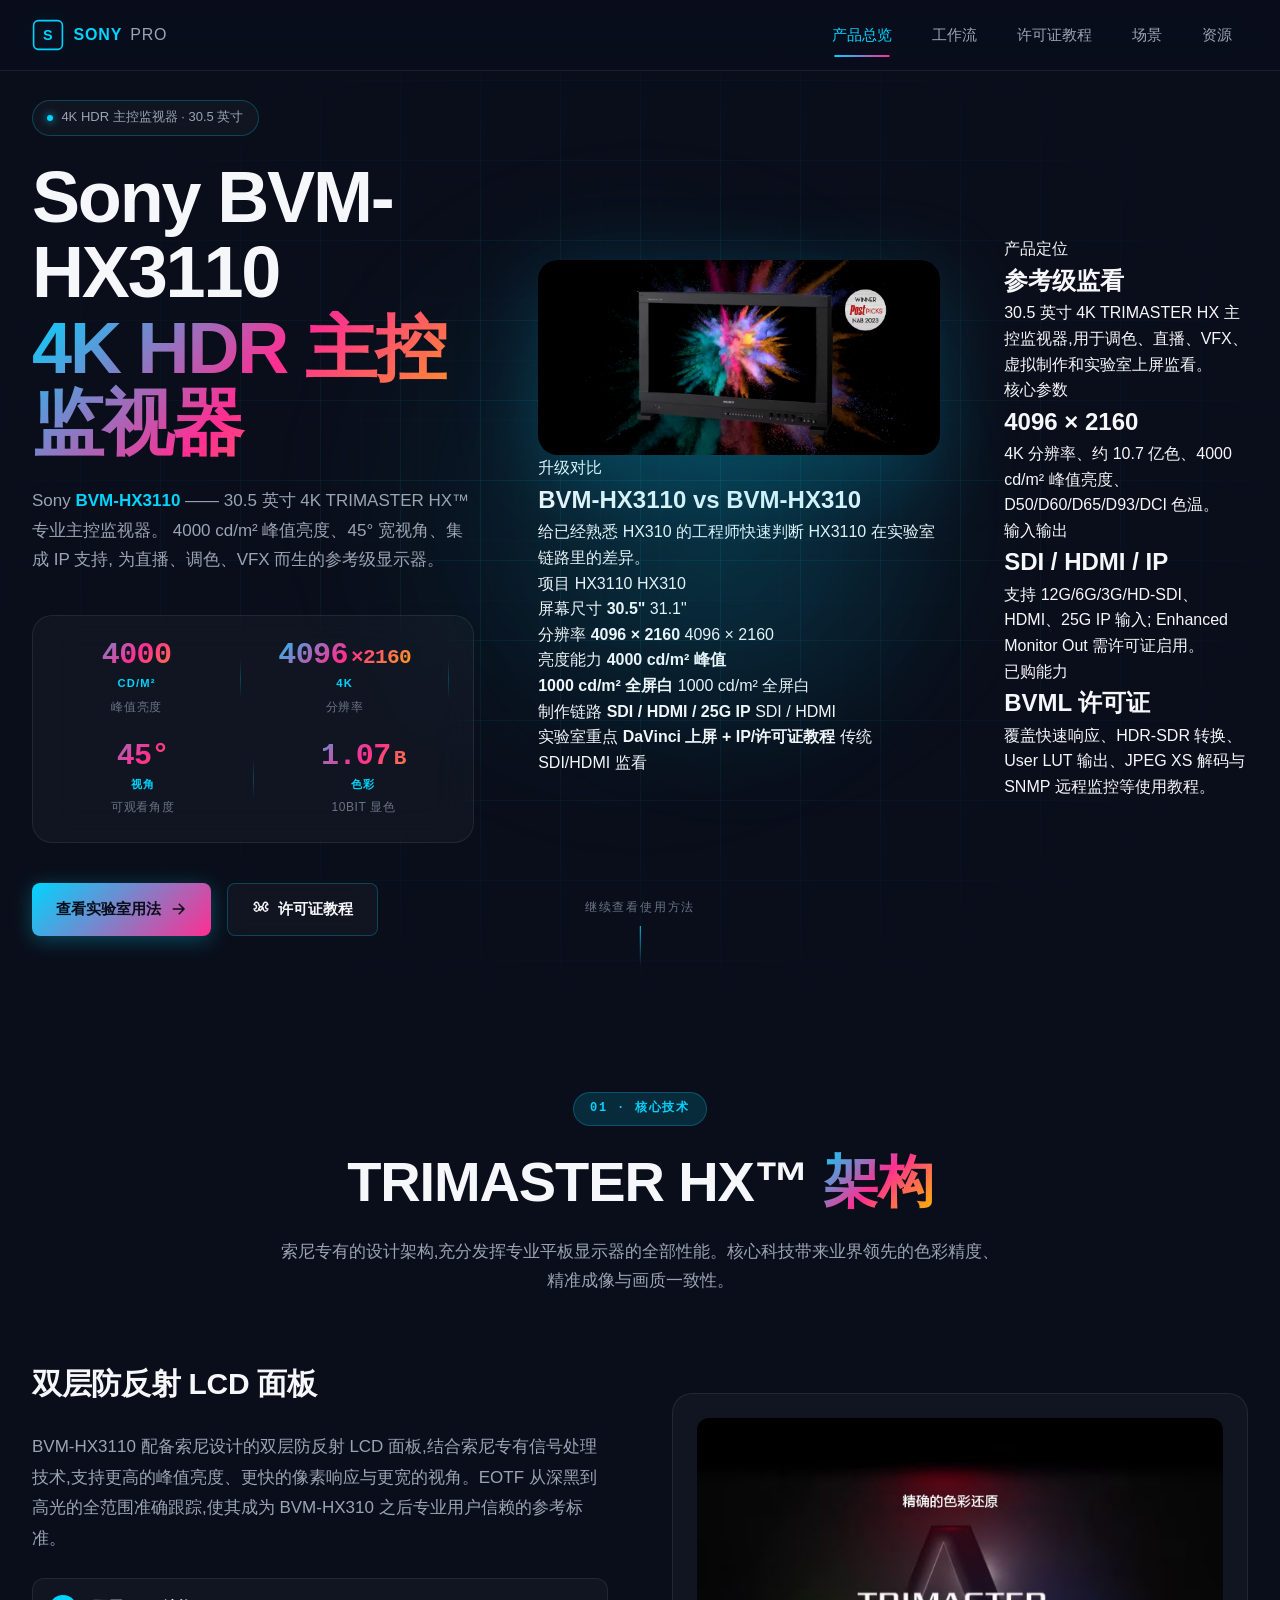
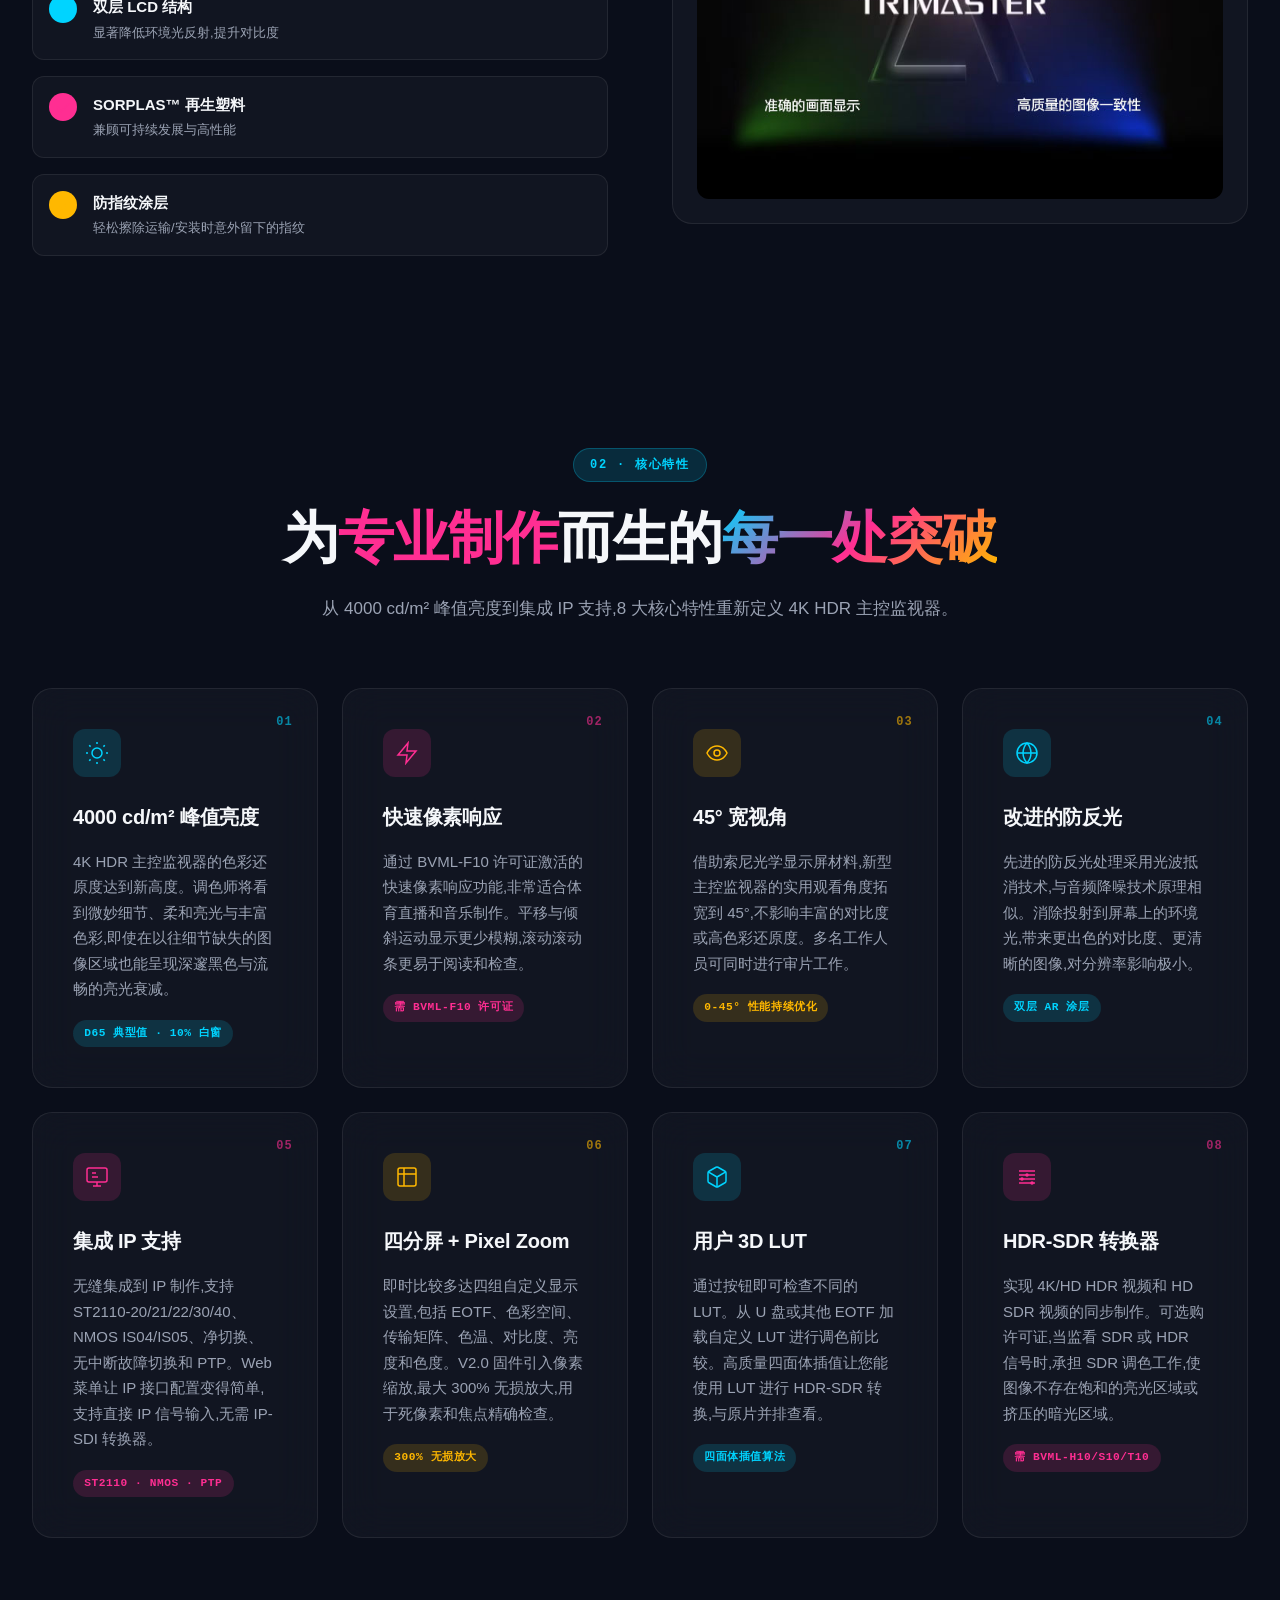
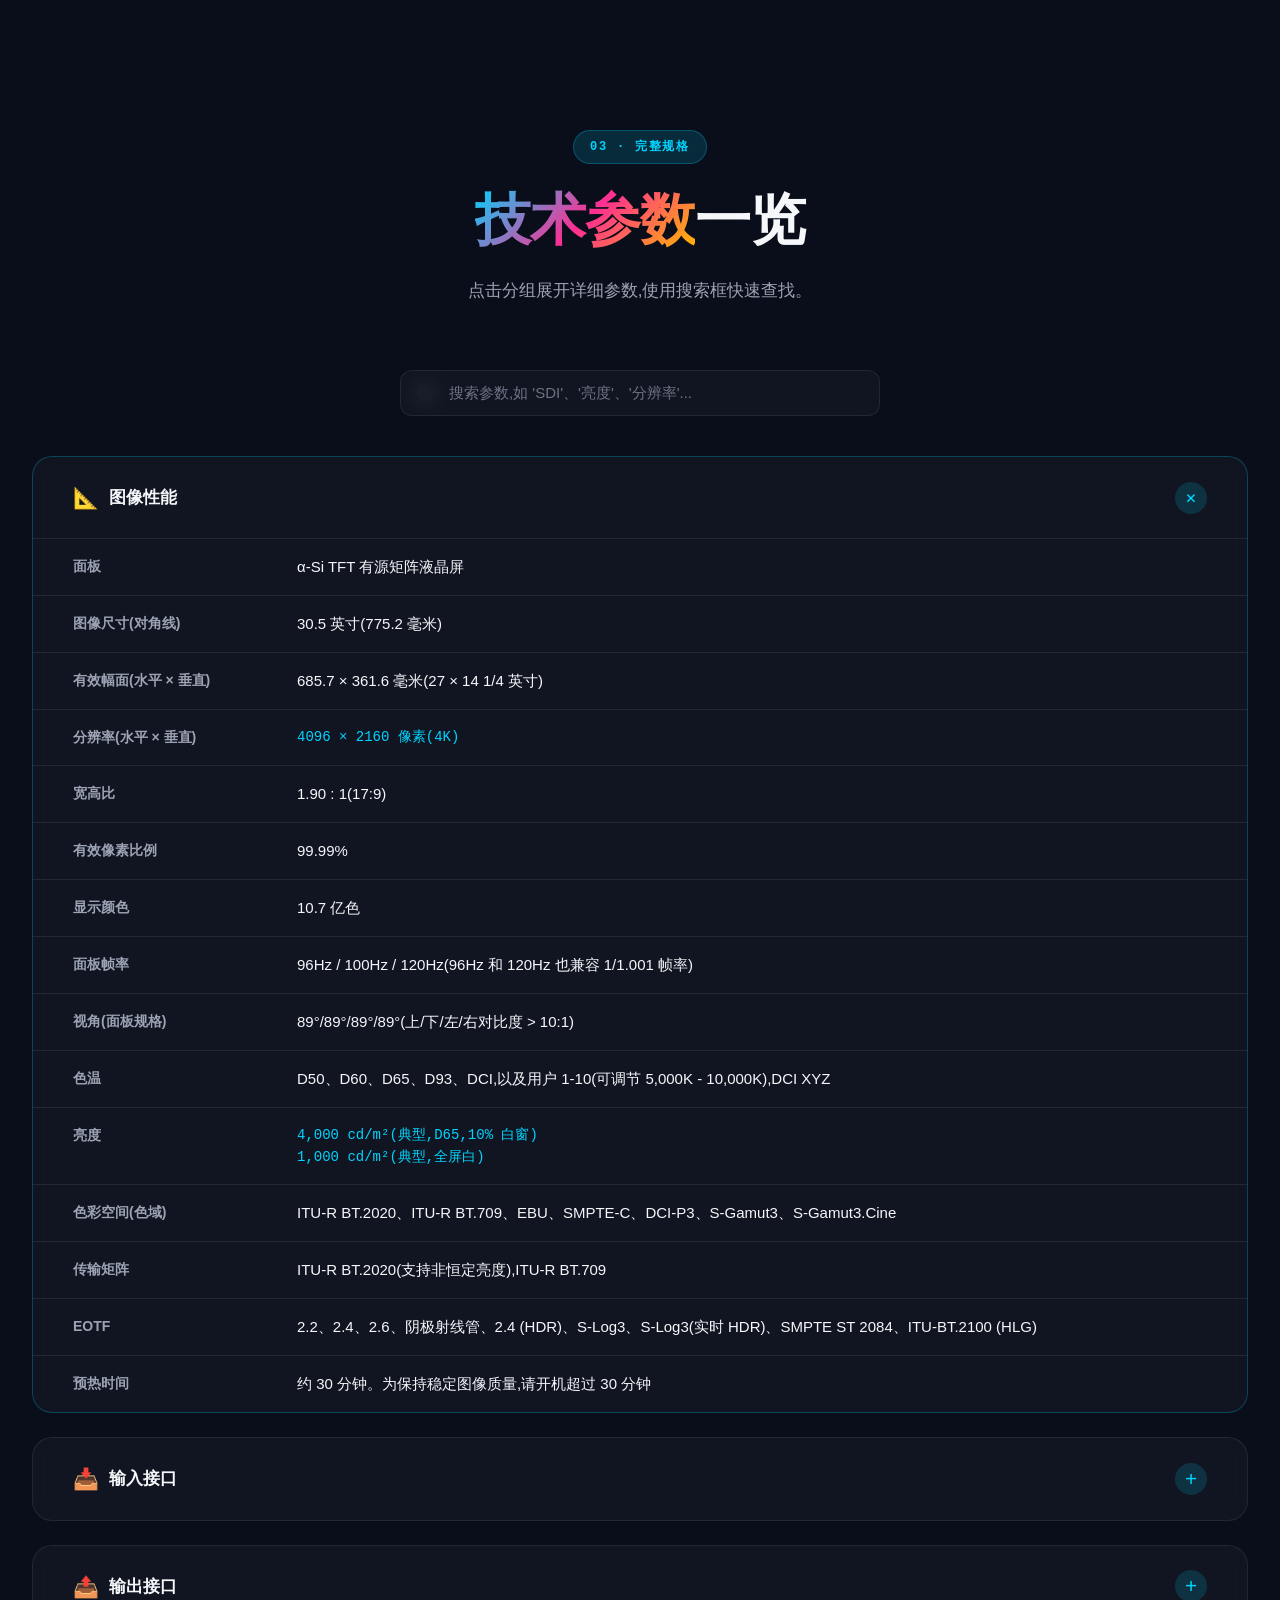
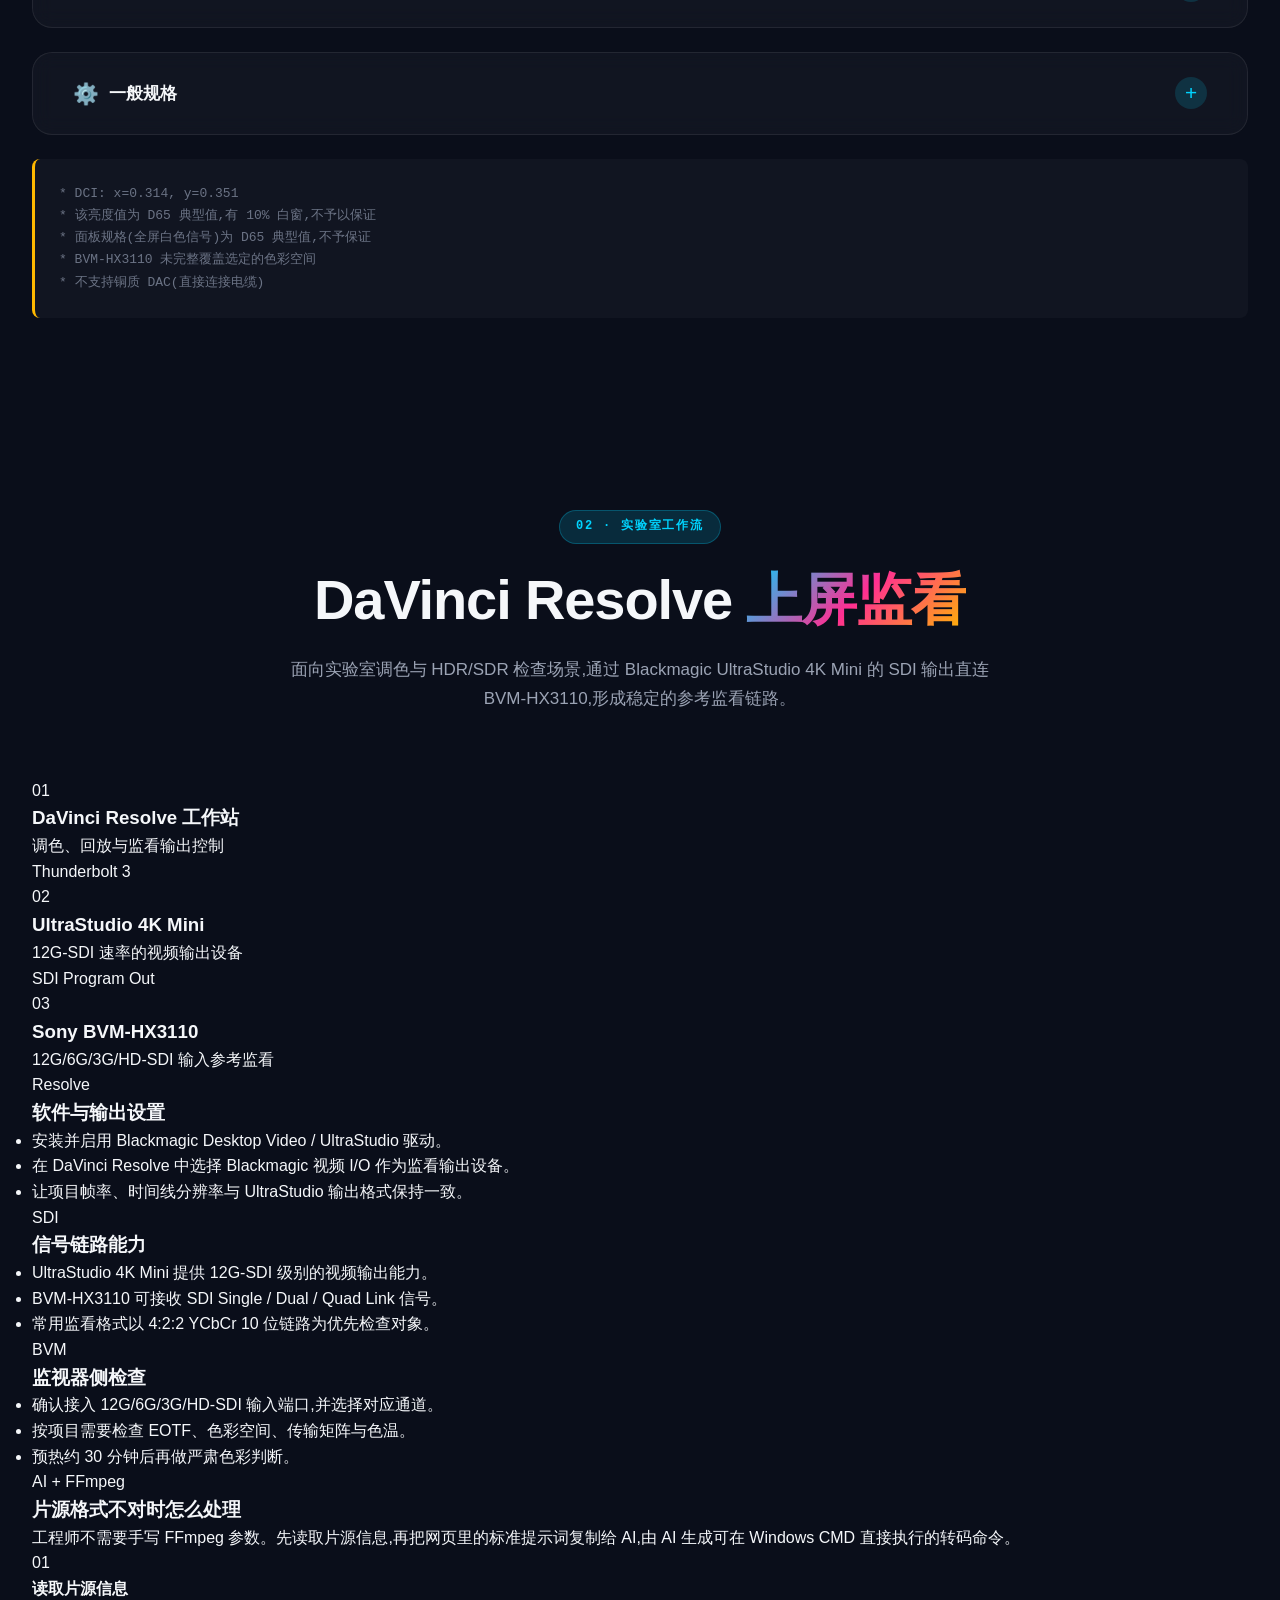
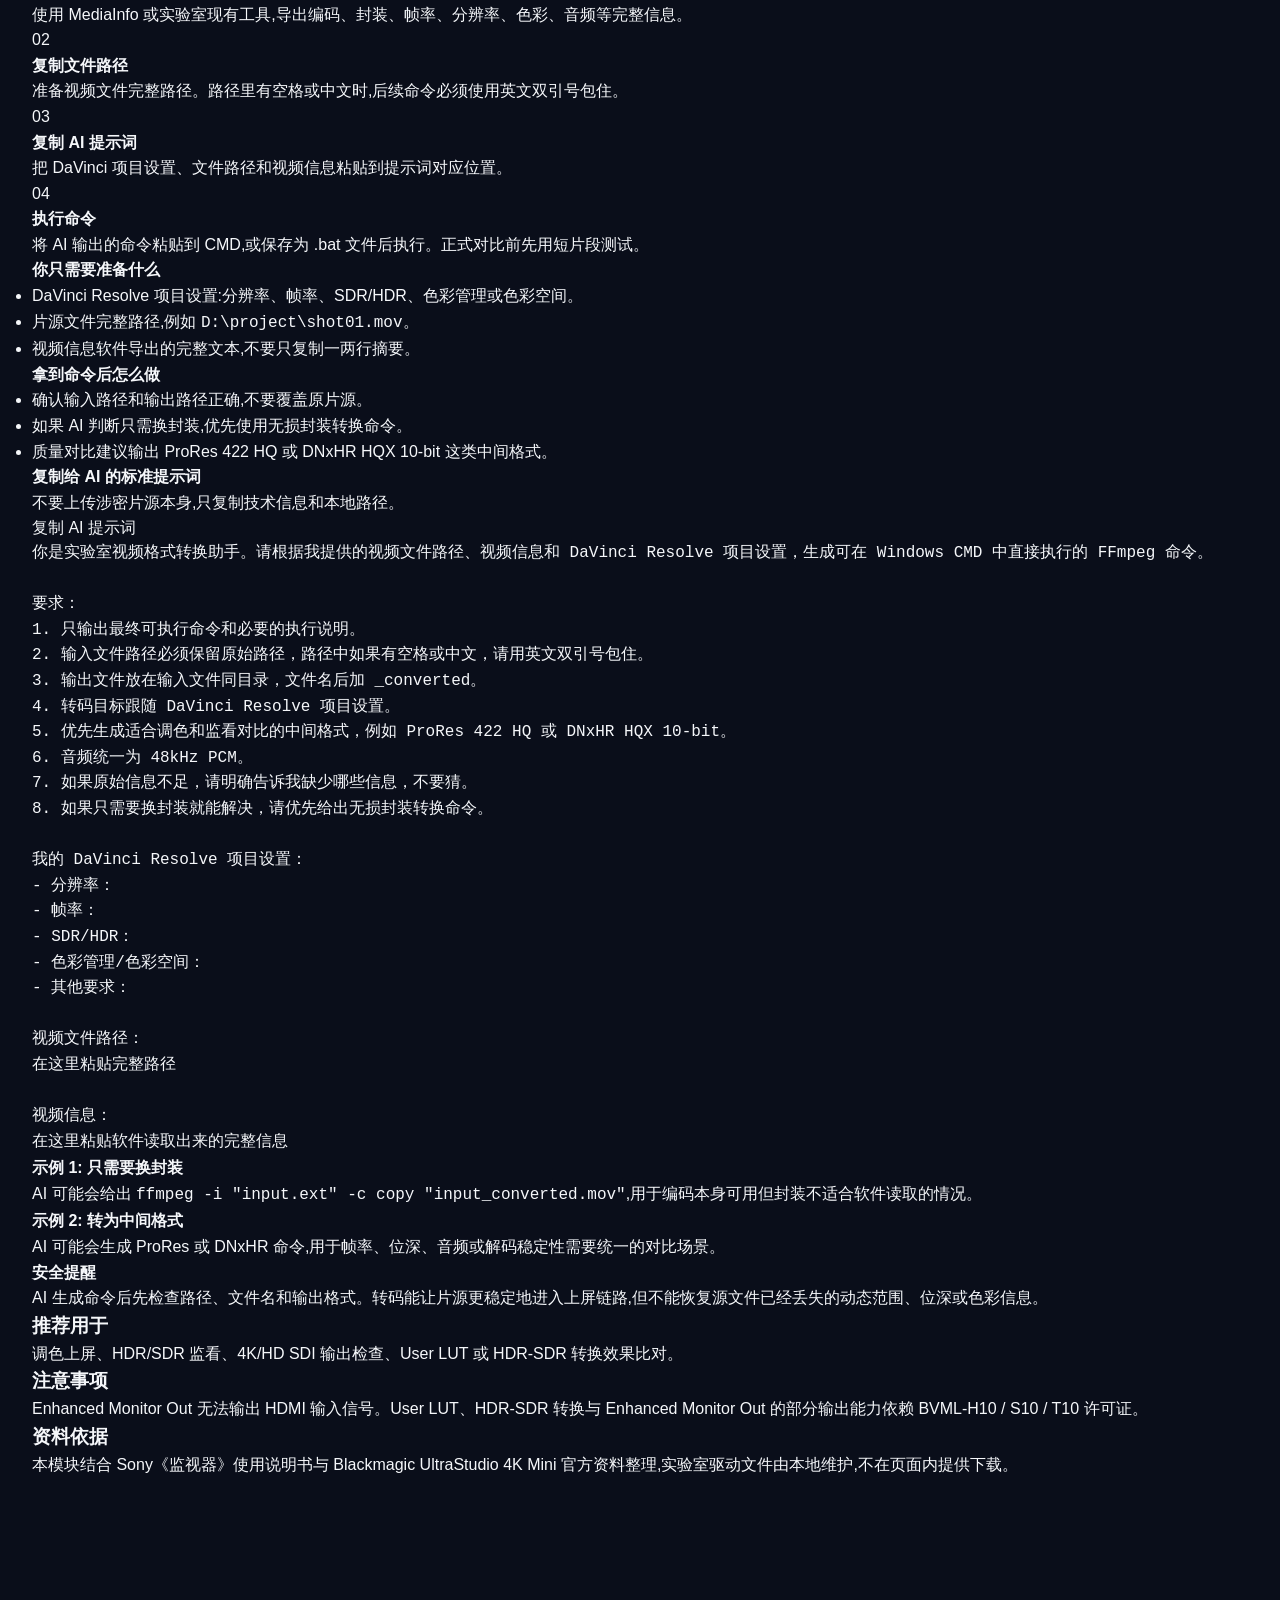
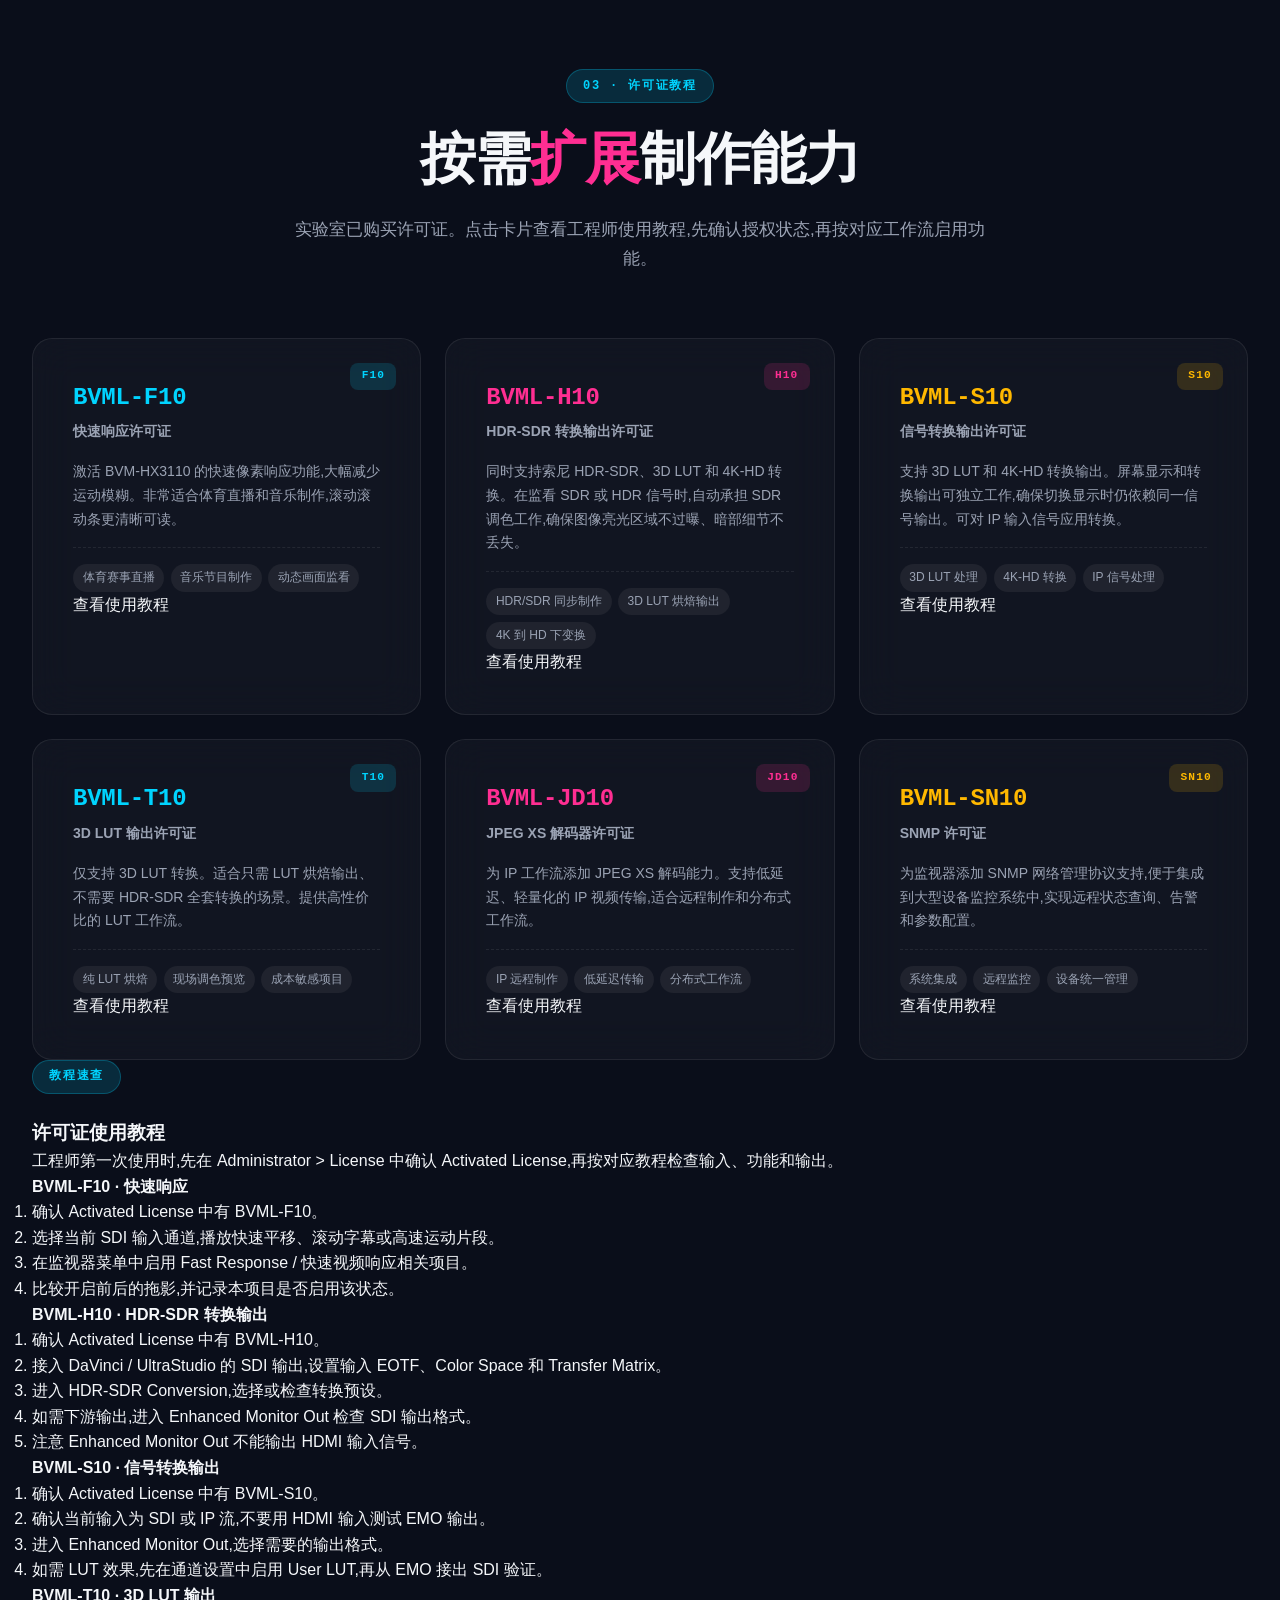
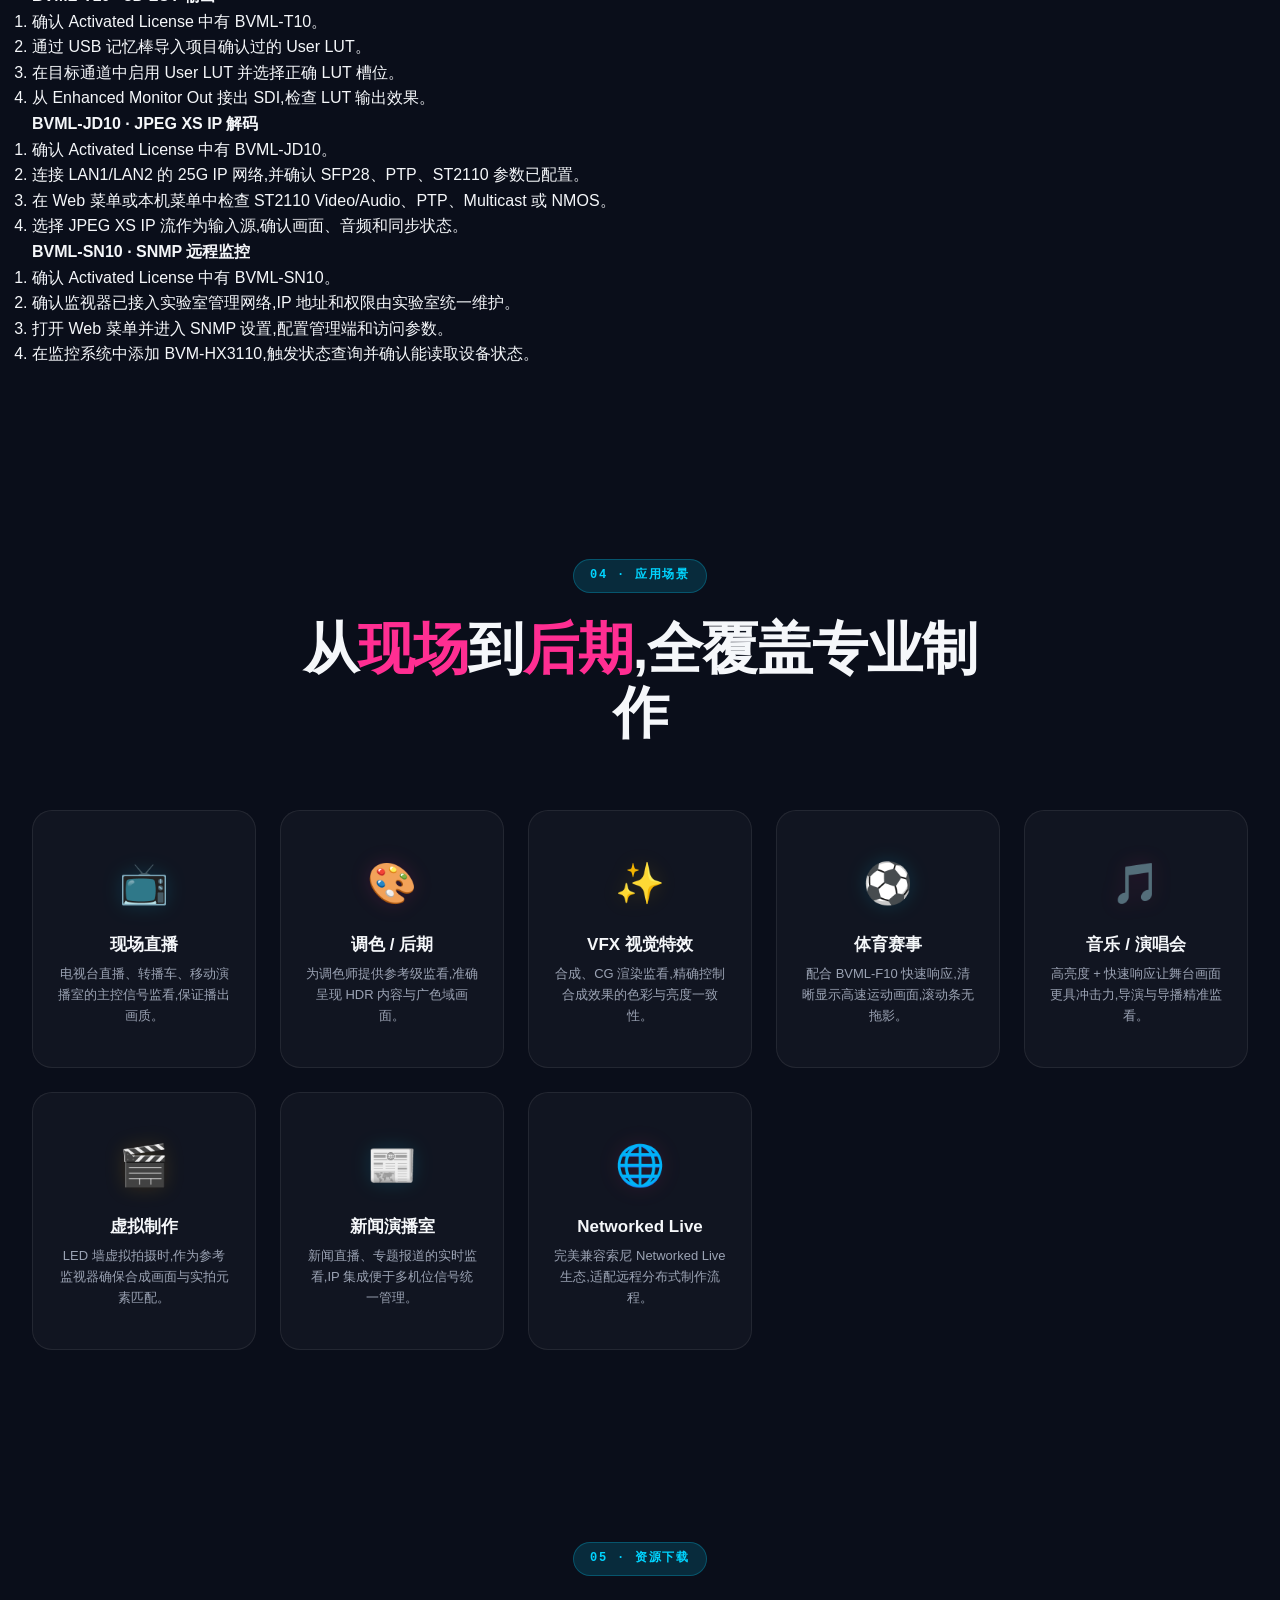
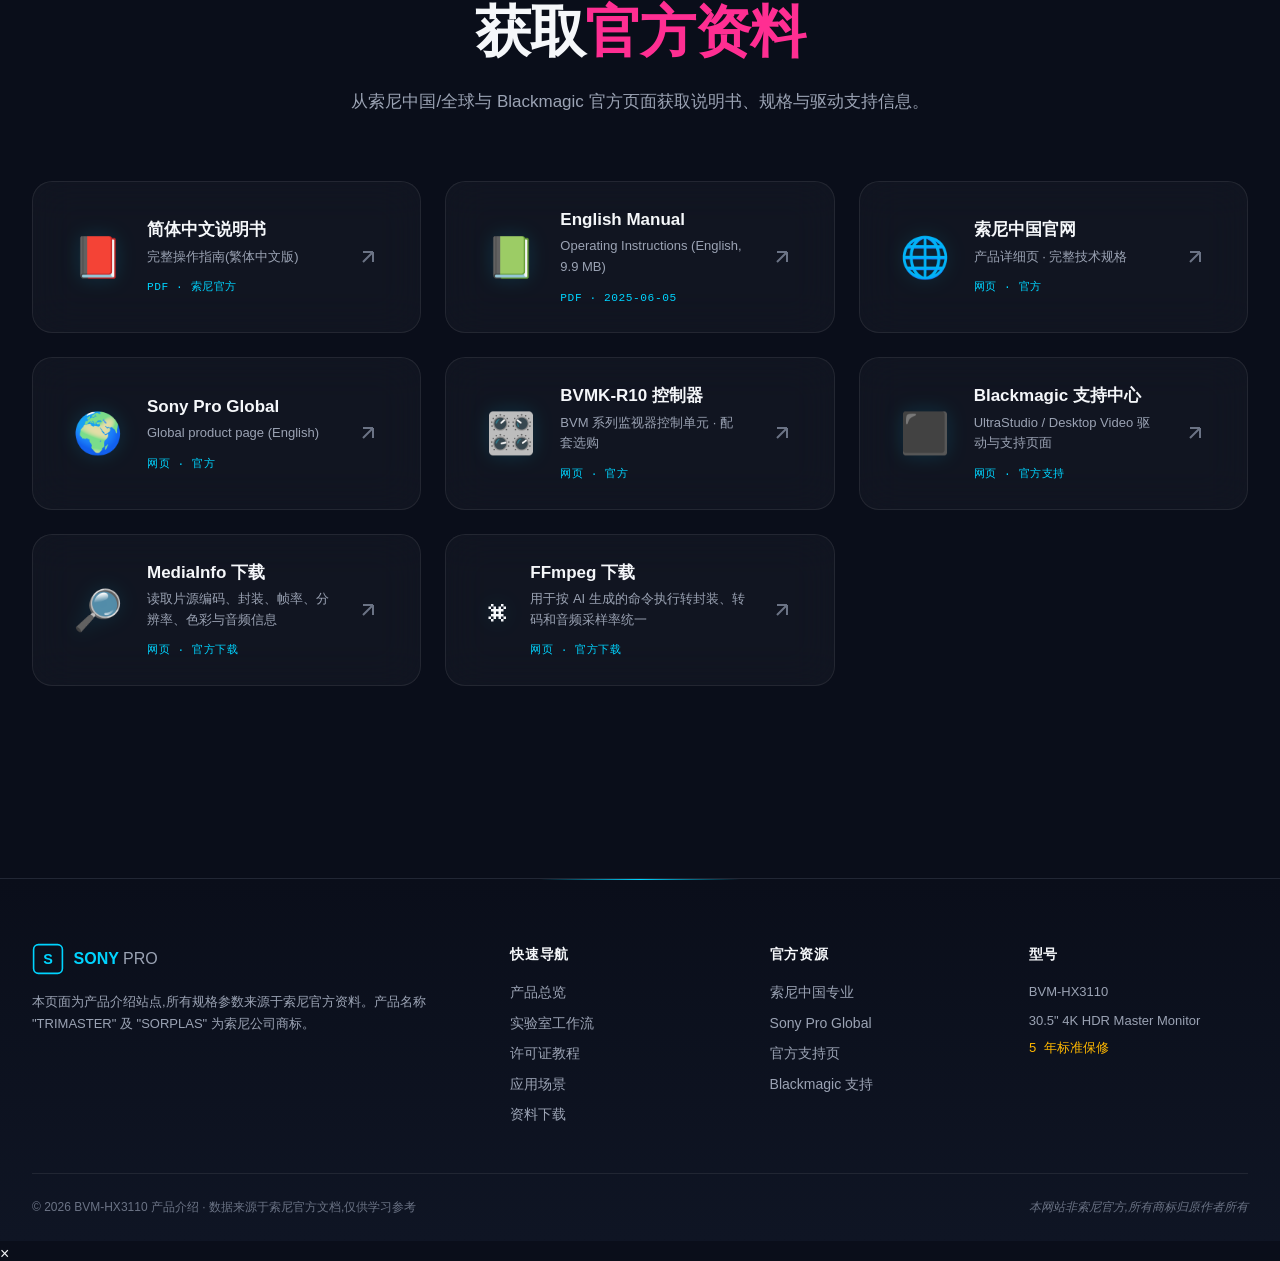
==== commit 92f17759: "更新 index.html" ====
--- a/index.html
+++ b/index.html
@@ -9,7 +9,7 @@
     <link rel="preconnect" href="https://fonts.googleapis.com">
     <link rel="preconnect" href="https://fonts.gstatic.com" crossorigin>
     <link href="https://fonts.googleapis.com/css2?family=Inter:wght@300;400;500;600;700;800&family=Noto+Sans+SC:wght@300;400;500;700;900&family=JetBrains+Mono:wght@400;600&display=swap" rel="stylesheet">
-    <link rel="stylesheet" href="css/style.css">
+    <link rel="stylesheet" href="css/style.css?v=20260611-responsive-tv-mobile">
     <link rel="icon" type="image/svg+xml" href="data:image/svg+xml,%3Csvg xmlns='http://www.w3.org/2000/svg' viewBox='0 0 100 100'%3E%3Crect width='100' height='100' rx='20' fill='%2300D4FF'/%3E%3Ctext x='50' y='62' font-size='40' font-weight='900' text-anchor='middle' fill='%230A0E1A' font-family='Arial'%3ES%3C/text%3E%3C/svg%3E">
 </head>
 <body>
@@ -28,10 +28,9 @@
             <span class="logo-text">SONY <em>PRO</em></span>
         </a>
         <nav class="nav-menu" id="navMenu">
-            <a href="#overview" class="nav-link">概览</a>
-            <a href="#features" class="nav-link">特性</a>
-            <a href="#specs" class="nav-link">规格</a>
-            <a href="#licenses" class="nav-link">许可证</a>
+            <a href="#hero" class="nav-link">产品总览</a>
+            <a href="#workflow" class="nav-link">工作流</a>
+            <a href="#licenses" class="nav-link">许可证教程</a>
             <a href="#scenes" class="nav-link">场景</a>
             <a href="#resources" class="nav-link">资源</a>
         </nav>
@@ -54,8 +53,8 @@
                 <span>4K HDR 主控监视器 · 30.5 英寸</span>
             </div>
             <h1 class="hero-title">
-                <span class="title-line">每一个</span>
-                <span class="title-line gradient-text">色调 · 细节 · 微妙之处</span>
+                <span class="title-line">Sony BVM-HX3110</span>
+                <span class="title-line gradient-text">4K HDR 主控监视器</span>
             </h1>
             <p class="hero-subtitle">
                 Sony <strong>BVM-HX3110</strong> —— 30.5 英寸 4K TRIMASTER HX™ 专业主控监视器。
@@ -88,29 +87,90 @@
                 </div>
             </div>
             <div class="hero-cta">
-                <a href="#specs" class="btn btn-primary">
-                    <span>查看完整规格</span>
+                <a href="#workflow" class="btn btn-primary">
+                    <span>查看实验室用法</span>
                     <svg viewBox="0 0 24 24" fill="none" stroke="currentColor" stroke-width="2"><path d="M5 12h14M13 5l7 7-7 7"/></svg>
                 </a>
-                <a href="#resources" class="btn btn-ghost">
-                    <svg viewBox="0 0 24 24" fill="none" stroke="currentColor" stroke-width="2"><path d="M21 15v4a2 2 0 0 1-2 2H5a2 2 0 0 1-2-2v-4M7 10l5 5 5-5M12 15V3"/></svg>
-                    <span>下载说明书</span>
+                <a href="#licenses" class="btn btn-ghost">
+                    <svg viewBox="0 0 24 24" fill="none" stroke="currentColor" stroke-width="2"><path d="M9 12l2 2 4-4"/><path d="M21 12c-1 0-3-1-3-3s2-3 3-3c0-1-1-3-3-3-2 0-3 2-3 3s-1 3-3 3-3-2-3-3-1-3-3-3c-2 0-3 2-3 3 1 0 3 1 3 3s-2 3-3 3c0 1 1 3 3 3 2 0 3-2 3-3s1-3 3-3 3 2 3 3 1 3 3 3c2 0 3-2 3-3z"/></svg>
+                    <span>许可证教程</span>
                 </a>
             </div>
         </div>
         <div class="hero-image">
             <div class="hero-image-glow"></div>
             <img src="assets/images/hero.png" alt="Sony BVM-HX3110" class="hero-product-img">
-        </div>
+            <div class="hx-compare-panel" aria-label="BVM-HX3110 与 BVM-HX310 参数功能对比">
+                <div class="hx-compare-header">
+                    <span>升级对比</span>
+                    <h2>BVM-HX3110 vs BVM-HX310</h2>
+                    <p>给已经熟悉 HX310 的工程师快速判断 HX3110 在实验室链路里的差异。</p>
+                </div>
+                <div class="hx-compare-table">
+                    <div class="hx-compare-row hx-compare-head">
+                        <span>项目</span>
+                        <span>HX3110</span>
+                        <span>HX310</span>
+                    </div>
+                    <div class="hx-compare-row">
+                        <span>屏幕尺寸</span>
+                        <strong>30.5"</strong>
+                        <span>31.1"</span>
+                    </div>
+                    <div class="hx-compare-row">
+                        <span>分辨率</span>
+                        <strong>4096 × 2160</strong>
+                        <span>4096 × 2160</span>
+                    </div>
+                    <div class="hx-compare-row">
+                        <span>亮度能力</span>
+                        <strong>4000 cd/m² 峰值<br>1000 cd/m² 全屏白</strong>
+                        <span>1000 cd/m² 全屏白</span>
+                    </div>
+                    <div class="hx-compare-row">
+                        <span>制作链路</span>
+                        <strong>SDI / HDMI / 25G IP</strong>
+                        <span>SDI / HDMI</span>
+                    </div>
+                    <div class="hx-compare-row">
+                        <span>实验室重点</span>
+                        <strong>DaVinci 上屏 + IP/许可证教程</strong>
+                        <span>传统 SDI/HDMI 监看</span>
+                    </div>
+                </div>
+            </div>
+        </div>
+    </div>
+    <div class="hero-reference container" aria-label="产品参数与能力总览">
+        <article class="hero-reference-card" data-color="cyan">
+            <span class="reference-kicker">产品定位</span>
+            <h2>参考级监看</h2>
+            <p>30.5 英寸 4K TRIMASTER HX 主控监视器,用于调色、直播、VFX、虚拟制作和实验室上屏监看。</p>
+        </article>
+        <article class="hero-reference-card" data-color="magenta">
+            <span class="reference-kicker">核心参数</span>
+            <h2>4096 × 2160</h2>
+            <p>4K 分辨率、约 10.7 亿色、4000 cd/m² 峰值亮度、D50/D60/D65/D93/DCI 色温。</p>
+        </article>
+        <article class="hero-reference-card" data-color="amber">
+            <span class="reference-kicker">输入输出</span>
+            <h2>SDI / HDMI / IP</h2>
+            <p>支持 12G/6G/3G/HD-SDI、HDMI、25G IP 输入; Enhanced Monitor Out 需许可证启用。</p>
+        </article>
+        <article class="hero-reference-card" data-color="cyan">
+            <span class="reference-kicker">已购能力</span>
+            <h2>BVML 许可证</h2>
+            <p>覆盖快速响应、HDR-SDR 转换、User LUT 输出、JPEG XS 解码与 SNMP 远程监控等使用教程。</p>
+        </article>
     </div>
     <div class="hero-scroll-hint">
-        <span>向下滚动</span>
+        <span>继续查看使用方法</span>
         <div class="scroll-line"></div>
     </div>
 </section>
 
 <!-- ========== 产品概览 / TRIMASTER HX 技术 ========== -->
-<section class="section overview" id="overview">
+<section class="section overview merged-product-reference" id="overview" aria-hidden="true">
     <div class="container">
         <div class="section-header">
             <span class="section-tag">01 · 核心技术</span>
@@ -145,7 +205,7 @@
 </section>
 
 <!-- ========== 核心特性 ========== -->
-<section class="section features" id="features">
+<section class="section features merged-product-reference" id="features" aria-hidden="true">
     <div class="container">
         <div class="section-header">
             <span class="section-tag">02 · 核心特性</span>
@@ -238,7 +298,7 @@
 </section>
 
 <!-- ========== 完整规格表 ========== -->
-<section class="section specs" id="specs">
+<section class="section specs merged-product-reference" id="specs" aria-hidden="true">
     <div class="container">
         <div class="section-header">
             <span class="section-tag">03 · 完整规格</span>
@@ -366,9 +426,9 @@
                 <span class="group-toggle">+</span>
             </button>
             <div class="specs-table">
-                <div class="spec-row" data-key="emo 增强监视器输出 sdi">
+                <div class="spec-row" data-key="emo 增强监视器输出 sdi user lut hdr-sdr 许可证">
                     <div class="spec-name">增强监视器输出 (EMO)</div>
-                    <div class="spec-value">(12G/6G/3G/HD-SDI) BNC ×1<br>输出电阻:75Ω 不平衡<br>需 BVML-H10/S10/T10 许可证</div>
+                    <div class="spec-value">(12G/6G/3G/HD-SDI) BNC ×1<br>输出电阻:75Ω 不平衡<br>可输出应用 User LUT 或 HDR-SDR 转换的 SDI 信号<br>需 BVML-H10/S10/T10 许可证</div>
                 </div>
                 <div class="spec-row" data-key="sdi 输出">
                     <div class="spec-name">SDI 输出</div>
@@ -440,17 +500,204 @@
     </div>
 </section>
 
+<!-- ========== 实验室工作流 ========== -->
+<section class="section workflow" id="workflow">
+    <div class="container">
+        <div class="section-header">
+            <span class="section-tag">02 · 实验室工作流</span>
+            <h2 class="section-title">DaVinci Resolve <span class="gradient-text">上屏监看</span></h2>
+            <p class="section-desc">面向实验室调色与 HDR/SDR 检查场景,通过 Blackmagic UltraStudio 4K Mini 的 SDI 输出直连 BVM-HX3110,形成稳定的参考监看链路。</p>
+        </div>
+
+        <div class="workflow-panel">
+            <div class="workflow-chain" aria-label="DaVinci Resolve 到 BVM-HX3110 的 SDI 监看链路">
+                <div class="workflow-node" data-color="cyan">
+                    <span class="workflow-node-kicker">01</span>
+                    <h3>DaVinci Resolve 工作站</h3>
+                    <p>调色、回放与监看输出控制</p>
+                </div>
+                <div class="workflow-connector">
+                    <span>Thunderbolt 3</span>
+                </div>
+                <div class="workflow-node" data-color="magenta">
+                    <span class="workflow-node-kicker">02</span>
+                    <h3>UltraStudio 4K Mini</h3>
+                    <p>12G-SDI 速率的视频输出设备</p>
+                </div>
+                <div class="workflow-connector">
+                    <span>SDI Program Out</span>
+                </div>
+                <div class="workflow-node" data-color="amber">
+                    <span class="workflow-node-kicker">03</span>
+                    <h3>Sony BVM-HX3110</h3>
+                    <p>12G/6G/3G/HD-SDI 输入参考监看</p>
+                </div>
+            </div>
+
+            <div class="workflow-grid">
+                <article class="workflow-card" data-color="cyan">
+                    <div class="workflow-card-label">Resolve</div>
+                    <h3>软件与输出设置</h3>
+                    <ul>
+                        <li>安装并启用 Blackmagic Desktop Video / UltraStudio 驱动。</li>
+                        <li>在 DaVinci Resolve 中选择 Blackmagic 视频 I/O 作为监看输出设备。</li>
+                        <li>让项目帧率、时间线分辨率与 UltraStudio 输出格式保持一致。</li>
+                    </ul>
+                </article>
+
+                <article class="workflow-card" data-color="magenta">
+                    <div class="workflow-card-label">SDI</div>
+                    <h3>信号链路能力</h3>
+                    <ul>
+                        <li>UltraStudio 4K Mini 提供 12G-SDI 级别的视频输出能力。</li>
+                        <li>BVM-HX3110 可接收 SDI Single / Dual / Quad Link 信号。</li>
+                        <li>常用监看格式以 4:2:2 YCbCr 10 位链路为优先检查对象。</li>
+                    </ul>
+                </article>
+
+                <article class="workflow-card" data-color="amber">
+                    <div class="workflow-card-label">BVM</div>
+                    <h3>监视器侧检查</h3>
+                    <ul>
+                        <li>确认接入 12G/6G/3G/HD-SDI 输入端口,并选择对应通道。</li>
+                        <li>按项目需要检查 EOTF、色彩空间、传输矩阵与色温。</li>
+                        <li>预热约 30 分钟后再做严肃色彩判断。</li>
+                    </ul>
+                </article>
+            </div>
+
+            <div class="ai-transcode-panel" aria-labelledby="aiTranscodeTitle">
+                <div class="ai-transcode-header">
+                    <span class="workflow-card-label">AI + FFmpeg</span>
+                    <div>
+                        <h3 id="aiTranscodeTitle">片源格式不对时怎么处理</h3>
+                        <p>工程师不需要手写 FFmpeg 参数。先读取片源信息,再把网页里的标准提示词复制给 AI,由 AI 生成可在 Windows CMD 直接执行的转码命令。</p>
+                    </div>
+                </div>
+
+                <div class="ai-transcode-steps" aria-label="片源格式转换四步流程">
+                    <article class="ai-step">
+                        <span>01</span>
+                        <h4>读取片源信息</h4>
+                        <p>使用 MediaInfo 或实验室现有工具,导出编码、封装、帧率、分辨率、色彩、音频等完整信息。</p>
+                    </article>
+                    <article class="ai-step">
+                        <span>02</span>
+                        <h4>复制文件路径</h4>
+                        <p>准备视频文件完整路径。路径里有空格或中文时,后续命令必须使用英文双引号包住。</p>
+                    </article>
+                    <article class="ai-step">
+                        <span>03</span>
+                        <h4>复制 AI 提示词</h4>
+                        <p>把 DaVinci 项目设置、文件路径和视频信息粘贴到提示词对应位置。</p>
+                    </article>
+                    <article class="ai-step">
+                        <span>04</span>
+                        <h4>执行命令</h4>
+                        <p>将 AI 输出的命令粘贴到 CMD,或保存为 .bat 文件后执行。正式对比前先用短片段测试。</p>
+                    </article>
+                </div>
+
+                <div class="ai-transcode-grid">
+                    <article class="ai-transcode-card">
+                        <h4>你只需要准备什么</h4>
+                        <ul>
+                            <li>DaVinci Resolve 项目设置:分辨率、帧率、SDR/HDR、色彩管理或色彩空间。</li>
+                            <li>片源文件完整路径,例如 <code>D:\project\shot01.mov</code>。</li>
+                            <li>视频信息软件导出的完整文本,不要只复制一两行摘要。</li>
+                        </ul>
+                    </article>
+
+                    <article class="ai-transcode-card">
+                        <h4>拿到命令后怎么做</h4>
+                        <ul>
+                            <li>确认输入路径和输出路径正确,不要覆盖原片源。</li>
+                            <li>如果 AI 判断只需换封装,优先使用无损封装转换命令。</li>
+                            <li>质量对比建议输出 ProRes 422 HQ 或 DNxHR HQX 10-bit 这类中间格式。</li>
+                        </ul>
+                    </article>
+                </div>
+
+                <div class="ai-prompt-box">
+                    <div class="ai-prompt-toolbar">
+                        <div>
+                            <h4>复制给 AI 的标准提示词</h4>
+                            <p>不要上传涉密片源本身,只复制技术信息和本地路径。</p>
+                        </div>
+                        <button class="copy-ai-prompt" type="button" data-copy-target="aiTranscodePrompt" aria-label="复制 AI 转码提示词">复制 AI 提示词</button>
+                    </div>
+                    <pre id="aiTranscodePrompt"><code>你是实验室视频格式转换助手。请根据我提供的视频文件路径、视频信息和 DaVinci Resolve 项目设置，生成可在 Windows CMD 中直接执行的 FFmpeg 命令。
+
+要求：
+1. 只输出最终可执行命令和必要的执行说明。
+2. 输入文件路径必须保留原始路径，路径中如果有空格或中文，请用英文双引号包住。
+3. 输出文件放在输入文件同目录，文件名后加 _converted。
+4. 转码目标跟随 DaVinci Resolve 项目设置。
+5. 优先生成适合调色和监看对比的中间格式，例如 ProRes 422 HQ 或 DNxHR HQX 10-bit。
+6. 音频统一为 48kHz PCM。
+7. 如果原始信息不足，请明确告诉我缺少哪些信息，不要猜。
+8. 如果只需要换封装就能解决，请优先给出无损封装转换命令。
+
+我的 DaVinci Resolve 项目设置：
+- 分辨率：
+- 帧率：
+- SDR/HDR：
+- 色彩管理/色彩空间：
+- 其他要求：
+
+视频文件路径：
+在这里粘贴完整路径
+
+视频信息：
+在这里粘贴软件读取出来的完整信息</code></pre>
+                </div>
+
+                <div class="ai-example-grid">
+                    <div class="ai-example">
+                        <strong>示例 1: 只需要换封装</strong>
+                        <p>AI 可能会给出 <code>ffmpeg -i "input.ext" -c copy "input_converted.mov"</code>,用于编码本身可用但封装不适合软件读取的情况。</p>
+                    </div>
+                    <div class="ai-example">
+                        <strong>示例 2: 转为中间格式</strong>
+                        <p>AI 可能会生成 ProRes 或 DNxHR 命令,用于帧率、位深、音频或解码稳定性需要统一的对比场景。</p>
+                    </div>
+                </div>
+
+                <div class="ai-safety-note">
+                    <strong>安全提醒</strong>
+                    <p>AI 生成命令后先检查路径、文件名和输出格式。转码能让片源更稳定地进入上屏链路,但不能恢复源文件已经丢失的动态范围、位深或色彩信息。</p>
+                </div>
+            </div>
+
+            <div class="workflow-notes">
+                <div class="workflow-note">
+                    <h3>推荐用于</h3>
+                    <p>调色上屏、HDR/SDR 监看、4K/HD SDI 输出检查、User LUT 或 HDR-SDR 转换效果比对。</p>
+                </div>
+                <div class="workflow-note is-warning">
+                    <h3>注意事项</h3>
+                    <p>Enhanced Monitor Out 无法输出 HDMI 输入信号。User LUT、HDR-SDR 转换与 Enhanced Monitor Out 的部分输出能力依赖 BVML-H10 / S10 / T10 许可证。</p>
+                </div>
+                <div class="workflow-note">
+                    <h3>资料依据</h3>
+                    <p>本模块结合 Sony《监视器》使用说明书与 Blackmagic UltraStudio 4K Mini 官方资料整理,实验室驱动文件由本地维护,不在页面内提供下载。</p>
+                </div>
+            </div>
+        </div>
+    </div>
+</section>
+
 <!-- ========== 可选许可证 ========== -->
 <section class="section licenses" id="licenses">
     <div class="container">
         <div class="section-header">
-            <span class="section-tag">04 · 可选许可证</span>
+            <span class="section-tag">03 · 许可证教程</span>
             <h2 class="section-title">按需<strong>扩展</strong>制作能力</h2>
-            <p class="section-desc">6 款 BVML 系列许可证,从快速响应到 IP 解码,按工作流灵活配置。</p>
+            <p class="section-desc">实验室已购买许可证。点击卡片查看工程师使用教程,先确认授权状态,再按对应工作流启用功能。</p>
         </div>
 
         <div class="licenses-grid">
-            <article class="license-card" data-color="cyan">
+            <article class="license-card" data-color="cyan" data-license="F10" role="button" tabindex="0" aria-label="查看 BVML-F10 快速响应许可证使用教程">
                 <div class="license-tag">F10</div>
                 <h3>BVML-F10</h3>
                 <p class="license-sub">快速响应许可证</p>
@@ -460,9 +707,10 @@
                     <li>音乐节目制作</li>
                     <li>动态画面监看</li>
                 </ul>
-            </article>
-
-            <article class="license-card" data-color="magenta">
+                <a class="license-action license-open" href="#guide-F10" data-license="F10">查看使用教程</a>
+            </article>
+
+            <article class="license-card" data-color="magenta" data-license="H10" role="button" tabindex="0" aria-label="查看 BVML-H10 HDR-SDR 转换输出许可证使用教程">
                 <div class="license-tag">H10</div>
                 <h3>BVML-H10</h3>
                 <p class="license-sub">HDR-SDR 转换输出许可证</p>
@@ -472,9 +720,10 @@
                     <li>3D LUT 烘焙输出</li>
                     <li>4K 到 HD 下变换</li>
                 </ul>
-            </article>
-
-            <article class="license-card" data-color="amber">
+                <a class="license-action license-open" href="#guide-H10" data-license="H10">查看使用教程</a>
+            </article>
+
+            <article class="license-card" data-color="amber" data-license="S10" role="button" tabindex="0" aria-label="查看 BVML-S10 信号转换输出许可证使用教程">
                 <div class="license-tag">S10</div>
                 <h3>BVML-S10</h3>
                 <p class="license-sub">信号转换输出许可证</p>
@@ -484,9 +733,10 @@
                     <li>4K-HD 转换</li>
                     <li>IP 信号处理</li>
                 </ul>
-            </article>
-
-            <article class="license-card" data-color="cyan">
+                <a class="license-action license-open" href="#guide-S10" data-license="S10">查看使用教程</a>
+            </article>
+
+            <article class="license-card" data-color="cyan" data-license="T10" role="button" tabindex="0" aria-label="查看 BVML-T10 3D LUT 输出许可证使用教程">
                 <div class="license-tag">T10</div>
                 <h3>BVML-T10</h3>
                 <p class="license-sub">3D LUT 输出许可证</p>
@@ -496,9 +746,10 @@
                     <li>现场调色预览</li>
                     <li>成本敏感项目</li>
                 </ul>
-            </article>
-
-            <article class="license-card" data-color="magenta">
+                <a class="license-action license-open" href="#guide-T10" data-license="T10">查看使用教程</a>
+            </article>
+
+            <article class="license-card" data-color="magenta" data-license="JD10" role="button" tabindex="0" aria-label="查看 BVML-JD10 JPEG XS 解码器许可证使用教程">
                 <div class="license-tag">JD10</div>
                 <h3>BVML-JD10</h3>
                 <p class="license-sub">JPEG XS 解码器许可证</p>
@@ -508,9 +759,10 @@
                     <li>低延迟传输</li>
                     <li>分布式工作流</li>
                 </ul>
-            </article>
-
-            <article class="license-card" data-color="amber">
+                <a class="license-action license-open" href="#guide-JD10" data-license="JD10">查看使用教程</a>
+            </article>
+
+            <article class="license-card" data-color="amber" data-license="SN10" role="button" tabindex="0" aria-label="查看 BVML-SN10 SNMP 许可证使用教程">
                 <div class="license-tag">SN10</div>
                 <h3>BVML-SN10</h3>
                 <p class="license-sub">SNMP 许可证</p>
@@ -520,6 +772,76 @@
                     <li>远程监控</li>
                     <li>设备统一管理</li>
                 </ul>
+                <a class="license-action license-open" href="#guide-SN10" data-license="SN10">查看使用教程</a>
+            </article>
+        </div>
+
+        <div class="license-guides-inline" id="license-guides" aria-label="许可证使用教程">
+            <div class="license-guides-header">
+                <span class="section-tag">教程速查</span>
+                <h3>许可证使用教程</h3>
+                <p>工程师第一次使用时,先在 Administrator > License 中确认 Activated License,再按对应教程检查输入、功能和输出。</p>
+            </div>
+
+            <article class="license-guide-inline" id="guide-F10">
+                <h4>BVML-F10 · 快速响应</h4>
+                <ol>
+                    <li>确认 Activated License 中有 BVML-F10。</li>
+                    <li>选择当前 SDI 输入通道,播放快速平移、滚动字幕或高速运动片段。</li>
+                    <li>在监视器菜单中启用 Fast Response / 快速视频响应相关项目。</li>
+                    <li>比较开启前后的拖影,并记录本项目是否启用该状态。</li>
+                </ol>
+            </article>
+
+            <article class="license-guide-inline" id="guide-H10">
+                <h4>BVML-H10 · HDR-SDR 转换输出</h4>
+                <ol>
+                    <li>确认 Activated License 中有 BVML-H10。</li>
+                    <li>接入 DaVinci / UltraStudio 的 SDI 输出,设置输入 EOTF、Color Space 和 Transfer Matrix。</li>
+                    <li>进入 HDR-SDR Conversion,选择或检查转换预设。</li>
+                    <li>如需下游输出,进入 Enhanced Monitor Out 检查 SDI 输出格式。</li>
+                    <li>注意 Enhanced Monitor Out 不能输出 HDMI 输入信号。</li>
+                </ol>
+            </article>
+
+            <article class="license-guide-inline" id="guide-S10">
+                <h4>BVML-S10 · 信号转换输出</h4>
+                <ol>
+                    <li>确认 Activated License 中有 BVML-S10。</li>
+                    <li>确认当前输入为 SDI 或 IP 流,不要用 HDMI 输入测试 EMO 输出。</li>
+                    <li>进入 Enhanced Monitor Out,选择需要的输出格式。</li>
+                    <li>如需 LUT 效果,先在通道设置中启用 User LUT,再从 EMO 接出 SDI 验证。</li>
+                </ol>
+            </article>
+
+            <article class="license-guide-inline" id="guide-T10">
+                <h4>BVML-T10 · 3D LUT 输出</h4>
+                <ol>
+                    <li>确认 Activated License 中有 BVML-T10。</li>
+                    <li>通过 USB 记忆棒导入项目确认过的 User LUT。</li>
+                    <li>在目标通道中启用 User LUT 并选择正确 LUT 槽位。</li>
+                    <li>从 Enhanced Monitor Out 接出 SDI,检查 LUT 输出效果。</li>
+                </ol>
+            </article>
+
+            <article class="license-guide-inline" id="guide-JD10">
+                <h4>BVML-JD10 · JPEG XS IP 解码</h4>
+                <ol>
+                    <li>确认 Activated License 中有 BVML-JD10。</li>
+                    <li>连接 LAN1/LAN2 的 25G IP 网络,并确认 SFP28、PTP、ST2110 参数已配置。</li>
+                    <li>在 Web 菜单或本机菜单中检查 ST2110 Video/Audio、PTP、Multicast 或 NMOS。</li>
+                    <li>选择 JPEG XS IP 流作为输入源,确认画面、音频和同步状态。</li>
+                </ol>
+            </article>
+
+            <article class="license-guide-inline" id="guide-SN10">
+                <h4>BVML-SN10 · SNMP 远程监控</h4>
+                <ol>
+                    <li>确认 Activated License 中有 BVML-SN10。</li>
+                    <li>确认监视器已接入实验室管理网络,IP 地址和权限由实验室统一维护。</li>
+                    <li>打开 Web 菜单并进入 SNMP 设置,配置管理端和访问参数。</li>
+                    <li>在监控系统中添加 BVM-HX3110,触发状态查询并确认能读取设备状态。</li>
+                </ol>
             </article>
         </div>
     </div>
@@ -529,7 +851,7 @@
 <section class="section scenes" id="scenes">
     <div class="container">
         <div class="section-header">
-            <span class="section-tag">05 · 应用场景</span>
+            <span class="section-tag">04 · 应用场景</span>
             <h2 class="section-title">从<strong>现场</strong>到<strong>后期</strong>,全覆盖专业制作</h2>
         </div>
         <div class="scenes-grid">
@@ -581,9 +903,9 @@
 <section class="section resources" id="resources">
     <div class="container">
         <div class="section-header">
-            <span class="section-tag">06 · 资源下载</span>
+            <span class="section-tag">05 · 资源下载</span>
             <h2 class="section-title">获取<strong>官方资料</strong></h2>
-            <p class="section-desc">从索尼中国/全球官网下载完整说明书、规格书等。</p>
+            <p class="section-desc">从索尼中国/全球与 Blackmagic 官方页面获取说明书、规格与驱动支持信息。</p>
         </div>
         <div class="resources-grid">
             <a class="resource-card" href="https://www.sony.com/electronics/support/res/manuals/5054/9c57081cef5cc51db7900775c5b63d47/50542156M.pdf" target="_blank" rel="noopener">
@@ -628,6 +950,33 @@
                     <h3>BVMK-R10 控制器</h3>
                     <p>BVM 系列监视器控制单元 · 配套选购</p>
                     <span class="resource-size">网页 · 官方</span>
+                </div>
+                <svg class="resource-arrow" viewBox="0 0 24 24" fill="none" stroke="currentColor" stroke-width="2"><path d="M7 17L17 7M17 7H7M17 7V17"/></svg>
+            </a>
+            <a class="resource-card" href="https://www.blackmagicdesign.com/support" target="_blank" rel="noopener">
+                <div class="resource-icon">⬛</div>
+                <div class="resource-info">
+                    <h3>Blackmagic 支持中心</h3>
+                    <p>UltraStudio / Desktop Video 驱动与支持页面</p>
+                    <span class="resource-size">网页 · 官方支持</span>
+                </div>
+                <svg class="resource-arrow" viewBox="0 0 24 24" fill="none" stroke="currentColor" stroke-width="2"><path d="M7 17L17 7M17 7H7M17 7V17"/></svg>
+            </a>
+            <a class="resource-card" href="https://mediaarea.net/MediaInfo/Download" target="_blank" rel="noopener">
+                <div class="resource-icon">🔎</div>
+                <div class="resource-info">
+                    <h3>MediaInfo 下载</h3>
+                    <p>读取片源编码、封装、帧率、分辨率、色彩与音频信息</p>
+                    <span class="resource-size">网页 · 官方下载</span>
+                </div>
+                <svg class="resource-arrow" viewBox="0 0 24 24" fill="none" stroke="currentColor" stroke-width="2"><path d="M7 17L17 7M17 7H7M17 7V17"/></svg>
+            </a>
+            <a class="resource-card" href="https://ffmpeg.org/download.html" target="_blank" rel="noopener">
+                <div class="resource-icon">⌘</div>
+                <div class="resource-info">
+                    <h3>FFmpeg 下载</h3>
+                    <p>用于按 AI 生成的命令执行转封装、转码和音频采样率统一</p>
+                    <span class="resource-size">网页 · 官方下载</span>
                 </div>
                 <svg class="resource-arrow" viewBox="0 0 24 24" fill="none" stroke="currentColor" stroke-width="2"><path d="M7 17L17 7M17 7H7M17 7V17"/></svg>
             </a>
@@ -651,16 +1000,18 @@
             </div>
             <div class="footer-col">
                 <h4>快速导航</h4>
-                <a href="#overview">技术概览</a>
-                <a href="#features">核心特性</a>
-                <a href="#specs">技术规格</a>
-                <a href="#licenses">可选许可证</a>
+                <a href="#hero">产品总览</a>
+                <a href="#workflow">实验室工作流</a>
+                <a href="#licenses">许可证教程</a>
+                <a href="#scenes">应用场景</a>
+                <a href="#resources">资料下载</a>
             </div>
             <div class="footer-col">
                 <h4>官方资源</h4>
                 <a href="https://pro.sony.com.cn/products/broadcast-and-production/broadcast-monitors/broadcastpromonitors/bvm-hx3100.html" target="_blank" rel="noopener">索尼中国专业</a>
                 <a href="https://pro.sony/ue_US/products/broadcastpromonitors/bvm-hx3110" target="_blank" rel="noopener">Sony Pro Global</a>
                 <a href="https://www.sony.com/electronics/support/professional-monitors-pro-monitors/bvm-hx3110/manuals" target="_blank" rel="noopener">官方支持页</a>
+                <a href="https://www.blackmagicdesign.com/support" target="_blank" rel="noopener">Blackmagic 支持</a>
             </div>
             <div class="footer-col">
                 <h4>型号</h4>
@@ -687,6 +1038,18 @@
     <img id="lightboxImg" src="" alt="">
 </div>
 
-<script src="js/main.js"></script>
+<!-- 许可证教程弹窗 -->
+<div class="license-modal" id="licenseModal" aria-hidden="true">
+    <div class="license-modal-backdrop" data-license-close></div>
+    <div class="license-modal-panel" role="dialog" aria-modal="true" aria-labelledby="licenseModalTitle">
+        <button class="license-modal-close" id="licenseModalClose" aria-label="关闭许可证教程">×</button>
+        <div class="license-modal-kicker" id="licenseModalKicker"></div>
+        <h2 id="licenseModalTitle"></h2>
+        <p class="license-modal-summary" id="licenseModalSummary"></p>
+        <div class="license-guide-grid" id="licenseGuideGrid"></div>
+    </div>
+</div>
+
+<script src="js/main.js?v=20260611-responsive-tv-mobile"></script>
 </body>
 </html>
--- a/css/style.css
+++ b/css/style.css
@@ -0,0 +1,1453 @@
+/* ============================================
+   Sony BVM-HX3110 Product Site
+   Design System & Stylesheet
+   ============================================ */
+
+/* ---------- Reset & Base ---------- */
+*, *::before, *::after { box-sizing: border-box; margin: 0; padding: 0; }
+
+:root {
+    /* Color palette - Dark + Neon */
+    --bg-base: #0A0E1A;
+    --bg-elevated: #0F1524;
+    --bg-card: rgba(255, 255, 255, 0.03);
+    --bg-card-hover: rgba(255, 255, 255, 0.06);
+    --border-subtle: rgba(255, 255, 255, 0.08);
+    --border-neon: rgba(0, 212, 255, 0.25);
+    --border-neon-strong: rgba(0, 212, 255, 0.5);
+
+    --text-primary: #F5F7FA;
+    --text-secondary: #9BA3B4;
+    --text-tertiary: #6B7385;
+
+    --neon-cyan: #00D4FF;
+    --neon-cyan-soft: rgba(0, 212, 255, 0.15);
+    --neon-magenta: #FF2E92;
+    --neon-magenta-soft: rgba(255, 46, 146, 0.15);
+    --neon-amber: #FFB800;
+    --neon-amber-soft: rgba(255, 184, 0, 0.15);
+    --neon-green: #00FFA3;
+
+    /* Typography */
+    --font-sans: 'Inter', 'Noto Sans SC', -apple-system, BlinkMacSystemFont, 'Segoe UI', sans-serif;
+    --font-mono: 'JetBrains Mono', 'Fira Code', monospace;
+
+    /* Spacing */
+    --space-xs: 0.5rem;
+    --space-sm: 1rem;
+    --space-md: 1.5rem;
+    --space-lg: 2.5rem;
+    --space-xl: 4rem;
+    --space-2xl: 6rem;
+
+    /* Layout */
+    --container-max: 1280px;
+    --container-pad: 2rem;
+    --radius-sm: 8px;
+    --radius-md: 12px;
+    --radius-lg: 20px;
+    --radius-xl: 28px;
+
+    /* Effects */
+    --glow-cyan: 0 0 40px rgba(0, 212, 255, 0.4);
+    --glow-magenta: 0 0 40px rgba(255, 46, 146, 0.4);
+    --glow-amber: 0 0 40px rgba(255, 184, 0, 0.4);
+    --shadow-card: 0 8px 32px rgba(0, 0, 0, 0.4);
+    --shadow-elevated: 0 20px 60px rgba(0, 0, 0, 0.6);
+
+    /* Transitions */
+    --t-fast: 150ms cubic-bezier(0.4, 0, 0.2, 1);
+    --t-base: 250ms cubic-bezier(0.4, 0, 0.2, 1);
+    --t-slow: 500ms cubic-bezier(0.4, 0, 0.2, 1);
+    --t-spring: 500ms cubic-bezier(0.34, 1.56, 0.64, 1);
+}
+
+html { scroll-behavior: smooth; font-size: 16px; }
+
+body {
+    font-family: var(--font-sans);
+    background: var(--bg-base);
+    color: var(--text-primary);
+    line-height: 1.6;
+    overflow-x: hidden;
+    -webkit-font-smoothing: antialiased;
+    -moz-osx-font-smoothing: grayscale;
+    min-height: 100vh;
+    position: relative;
+}
+
+/* Background grid pattern */
+body::before {
+    content: '';
+    position: fixed;
+    inset: 0;
+    background-image:
+        linear-gradient(rgba(0, 212, 255, 0.03) 1px, transparent 1px),
+        linear-gradient(90deg, rgba(0, 212, 255, 0.03) 1px, transparent 1px);
+    background-size: 60px 60px;
+    pointer-events: none;
+    z-index: 0;
+    mask-image: radial-gradient(ellipse at center, black 0%, transparent 70%);
+    -webkit-mask-image: radial-gradient(ellipse at center, black 0%, transparent 70%);
+}
+
+img { max-width: 100%; height: auto; display: block; }
+a { color: inherit; text-decoration: none; }
+button { font: inherit; cursor: pointer; border: none; background: none; color: inherit; }
+
+/* ---------- Scroll Progress Bar ---------- */
+.scroll-progress {
+    position: fixed;
+    top: 0; left: 0;
+    height: 3px;
+    width: 0;
+    background: linear-gradient(90deg, var(--neon-cyan), var(--neon-magenta), var(--neon-amber));
+    z-index: 1001;
+    box-shadow: 0 0 10px var(--neon-cyan);
+    transition: width 100ms linear;
+}
+
+/* ---------- Container ---------- */
+.container {
+    max-width: var(--container-max);
+    margin: 0 auto;
+    padding: 0 var(--container-pad);
+    position: relative;
+    z-index: 1;
+}
+
+/* ---------- Section ---------- */
+.section {
+    padding: var(--space-2xl) 0;
+    position: relative;
+}
+
+.section-header {
+    text-align: center;
+    max-width: 720px;
+    margin: 0 auto var(--space-xl);
+}
+
+.section-tag {
+    display: inline-block;
+    font-family: var(--font-mono);
+    font-size: 0.75rem;
+    font-weight: 600;
+    color: var(--neon-cyan);
+    text-transform: uppercase;
+    letter-spacing: 0.15em;
+    padding: 0.4rem 1rem;
+    background: var(--neon-cyan-soft);
+    border: 1px solid var(--border-neon);
+    border-radius: 100px;
+    margin-bottom: var(--space-md);
+}
+
+.section-title {
+    font-size: clamp(2rem, 4.5vw, 3.5rem);
+    font-weight: 800;
+    line-height: 1.15;
+    margin-bottom: var(--space-md);
+    letter-spacing: -0.02em;
+}
+
+.section-title strong {
+    color: var(--neon-magenta);
+    font-weight: 800;
+}
+
+.section-desc {
+    font-size: 1.0625rem;
+    color: var(--text-secondary);
+    line-height: 1.7;
+}
+
+.gradient-text {
+    background: linear-gradient(135deg, var(--neon-cyan) 0%, var(--neon-magenta) 50%, var(--neon-amber) 100%);
+    -webkit-background-clip: text;
+    background-clip: text;
+    -webkit-text-fill-color: transparent;
+    color: transparent;
+}
+
+.img-fluid { width: 100%; height: auto; border-radius: var(--radius-md); }
+
+/* ---------- Navbar ---------- */
+.navbar {
+    position: fixed;
+    top: 0; left: 0; right: 0;
+    z-index: 1000;
+    background: rgba(10, 14, 26, 0.7);
+    backdrop-filter: blur(20px) saturate(180%);
+    -webkit-backdrop-filter: blur(20px) saturate(180%);
+    border-bottom: 1px solid var(--border-subtle);
+    transition: all var(--t-base);
+}
+
+.navbar.scrolled {
+    background: rgba(10, 14, 26, 0.92);
+    border-bottom-color: var(--border-neon);
+    box-shadow: 0 4px 30px rgba(0, 0, 0, 0.5);
+}
+
+.nav-container {
+    max-width: var(--container-max);
+    margin: 0 auto;
+    padding: 0 var(--container-pad);
+    height: 70px;
+    display: flex;
+    align-items: center;
+    justify-content: space-between;
+    gap: var(--space-md);
+}
+
+.nav-logo {
+    display: flex;
+    align-items: center;
+    gap: 0.6rem;
+    color: var(--neon-cyan);
+    font-weight: 700;
+    font-size: 1rem;
+    letter-spacing: 0.05em;
+    transition: all var(--t-base);
+}
+
+.nav-logo:hover { color: var(--neon-magenta); }
+
+.logo-icon {
+    width: 32px; height: 32px;
+    filter: drop-shadow(0 0 8px var(--neon-cyan-soft));
+}
+
+.logo-text em {
+    font-style: normal;
+    color: var(--text-secondary);
+    font-weight: 500;
+    margin-left: 0.2rem;
+}
+
+.nav-menu {
+    display: flex;
+    gap: 0.5rem;
+    align-items: center;
+}
+
+.nav-link {
+    position: relative;
+    padding: 0.5rem 1rem;
+    font-size: 0.9375rem;
+    font-weight: 500;
+    color: var(--text-secondary);
+    border-radius: var(--radius-sm);
+    transition: all var(--t-base);
+}
+
+.nav-link::before {
+    content: '';
+    position: absolute;
+    bottom: -2px; left: 50%;
+    transform: translateX(-50%);
+    width: 0; height: 2px;
+    background: linear-gradient(90deg, var(--neon-cyan), var(--neon-magenta));
+    transition: width var(--t-base);
+}
+
+.nav-link:hover {
+    color: var(--text-primary);
+}
+
+.nav-link:hover::before,
+.nav-link.active-link::before {
+    width: 60%;
+}
+
+.nav-link.active-link {
+    color: var(--neon-cyan);
+}
+
+.nav-toggle {
+    display: none;
+    flex-direction: column;
+    gap: 5px;
+    padding: 8px;
+    z-index: 1002;
+}
+
+.nav-toggle span {
+    display: block;
+    width: 24px;
+    height: 2px;
+    background: var(--text-primary);
+    transition: all var(--t-base);
+    border-radius: 2px;
+}
+
+.nav-toggle.active span:nth-child(1) { transform: translateY(7px) rotate(45deg); }
+.nav-toggle.active span:nth-child(2) { opacity: 0; }
+.nav-toggle.active span:nth-child(3) { transform: translateY(-7px) rotate(-45deg); }
+
+/* ---------- Hero ---------- */
+.hero {
+    min-height: 100vh;
+    display: flex;
+    align-items: center;
+    position: relative;
+    padding: 100px 0 60px;
+    overflow: hidden;
+}
+
+.hero-bg {
+    position: absolute;
+    inset: 0;
+    pointer-events: none;
+}
+
+.hero-grid {
+    position: absolute;
+    inset: 0;
+    background-image:
+        linear-gradient(rgba(0, 212, 255, 0.08) 1px, transparent 1px),
+        linear-gradient(90deg, rgba(0, 212, 255, 0.08) 1px, transparent 1px);
+    background-size: 80px 80px;
+    mask-image: radial-gradient(ellipse at center, black 20%, transparent 80%);
+    -webkit-mask-image: radial-gradient(ellipse at center, black 20%, transparent 80%);
+}
+
+.hero-glow {
+    position: absolute;
+    top: 50%; left: 50%;
+    transform: translate(-50%, -50%);
+    width: 800px; height: 800px;
+    background: radial-gradient(circle, var(--neon-cyan-soft) 0%, transparent 60%);
+    filter: blur(60px);
+    opacity: 0.6;
+    animation: pulseGlow 8s ease-in-out infinite;
+}
+
+@keyframes pulseGlow {
+    0%, 100% { opacity: 0.4; transform: translate(-50%, -50%) scale(1); }
+    50% { opacity: 0.7; transform: translate(-50%, -50%) scale(1.1); }
+}
+
+.hero-container {
+    max-width: var(--container-max);
+    margin: 0 auto;
+    padding: 0 var(--container-pad);
+    display: grid;
+    grid-template-columns: 1.1fr 1fr;
+    gap: var(--space-xl);
+    align-items: center;
+    position: relative;
+    z-index: 1;
+}
+
+.hero-content { animation: fadeInUp 0.8s ease-out; }
+
+@keyframes fadeInUp {
+    from { opacity: 0; transform: translateY(30px); }
+    to { opacity: 1; transform: translateY(0); }
+}
+
+.hero-badge {
+    display: inline-flex;
+    align-items: center;
+    gap: 0.5rem;
+    padding: 0.4rem 0.9rem;
+    background: var(--bg-card);
+    border: 1px solid var(--border-neon);
+    border-radius: 100px;
+    font-size: 0.8125rem;
+    color: var(--text-secondary);
+    margin-bottom: var(--space-md);
+    backdrop-filter: blur(10px);
+}
+
+.badge-dot {
+    width: 6px; height: 6px;
+    background: var(--neon-cyan);
+    border-radius: 50%;
+    box-shadow: 0 0 8px var(--neon-cyan);
+    animation: pulseDot 2s ease-in-out infinite;
+}
+
+@keyframes pulseDot {
+    0%, 100% { opacity: 1; transform: scale(1); }
+    50% { opacity: 0.5; transform: scale(1.3); }
+}
+
+.hero-title {
+    font-size: clamp(2.5rem, 6vw, 4.5rem);
+    font-weight: 900;
+    line-height: 1.05;
+    margin-bottom: var(--space-md);
+    letter-spacing: -0.03em;
+}
+
+.title-line {
+    display: block;
+}
+
+.hero-subtitle {
+    font-size: 1.0625rem;
+    color: var(--text-secondary);
+    line-height: 1.75;
+    margin-bottom: var(--space-lg);
+    max-width: 540px;
+}
+
+.hero-subtitle strong {
+    color: var(--neon-cyan);
+    font-weight: 600;
+}
+
+.hero-stats {
+    display: flex;
+    align-items: center;
+    gap: var(--space-md);
+    margin-bottom: var(--space-lg);
+    padding: var(--space-md) var(--space-md);
+    background: var(--bg-card);
+    border: 1px solid var(--border-subtle);
+    border-radius: var(--radius-lg);
+    backdrop-filter: blur(20px);
+    flex-wrap: wrap;
+}
+
+.stat { flex: 1; min-width: 100px; text-align: center; }
+
+.stat-value {
+    font-size: clamp(1.4rem, 2.5vw, 1.875rem);
+    font-weight: 800;
+    font-family: var(--font-mono);
+    line-height: 1;
+    margin-bottom: 0.3rem;
+    letter-spacing: -0.02em;
+}
+
+.stat-sub {
+    font-size: 0.7em;
+    color: var(--neon-cyan);
+    font-weight: 600;
+    margin-left: 0.15em;
+}
+
+.stat-unit {
+    font-size: 0.7rem;
+    font-weight: 600;
+    color: var(--neon-cyan);
+    text-transform: uppercase;
+    letter-spacing: 0.1em;
+    margin-bottom: 0.3rem;
+}
+
+.stat-label {
+    font-size: 0.75rem;
+    color: var(--text-tertiary);
+    text-transform: uppercase;
+    letter-spacing: 0.05em;
+}
+
+.stat-divider {
+    width: 1px; height: 40px;
+    background: linear-gradient(180deg, transparent, var(--border-neon), transparent);
+}
+
+.hero-cta {
+    display: flex;
+    gap: var(--space-sm);
+    flex-wrap: wrap;
+}
+
+.btn {
+    display: inline-flex;
+    align-items: center;
+    gap: 0.5rem;
+    padding: 0.85rem 1.5rem;
+    font-size: 0.9375rem;
+    font-weight: 600;
+    border-radius: var(--radius-sm);
+    transition: all var(--t-base);
+    cursor: pointer;
+    white-space: nowrap;
+}
+
+.btn svg { width: 18px; height: 18px; }
+
+.btn-primary {
+    background: linear-gradient(135deg, var(--neon-cyan), var(--neon-magenta));
+    color: var(--bg-base);
+    box-shadow: 0 4px 20px rgba(0, 212, 255, 0.3);
+}
+
+.btn-primary:hover {
+    transform: translateY(-2px);
+    box-shadow: 0 8px 30px rgba(0, 212, 255, 0.5), 0 0 40px rgba(255, 46, 146, 0.3);
+}
+
+.btn-ghost {
+    background: var(--bg-card);
+    color: var(--text-primary);
+    border: 1px solid var(--border-neon);
+    backdrop-filter: blur(10px);
+}
+
+.btn-ghost:hover {
+    background: var(--neon-cyan-soft);
+    border-color: var(--neon-cyan);
+    transform: translateY(-2px);
+}
+
+/* Hero image */
+.hero-image {
+    position: relative;
+    animation: fadeInUp 1s ease-out 0.2s backwards;
+}
+
+.hero-image-glow {
+    position: absolute;
+    inset: -20%;
+    background: radial-gradient(circle, var(--neon-cyan-soft) 0%, transparent 60%);
+    filter: blur(40px);
+    z-index: 0;
+}
+
+.hero-product-img {
+    position: relative;
+    z-index: 1;
+    width: 100%;
+    height: auto;
+    filter: drop-shadow(0 20px 40px rgba(0, 212, 255, 0.2));
+    border-radius: var(--radius-lg);
+    transition: transform var(--t-slow);
+}
+
+.hero-product-img:hover {
+    transform: scale(1.02) rotate(-1deg);
+}
+
+.hero-scroll-hint {
+    position: absolute;
+    bottom: 30px;
+    left: 50%;
+    transform: translateX(-50%);
+    display: flex;
+    flex-direction: column;
+    align-items: center;
+    gap: 0.5rem;
+    color: var(--text-tertiary);
+    font-size: 0.75rem;
+    font-family: var(--font-mono);
+    letter-spacing: 0.15em;
+    text-transform: uppercase;
+    animation: fadeInUp 1.2s ease-out 0.6s backwards;
+}
+
+.scroll-line {
+    width: 1px;
+    height: 40px;
+    background: linear-gradient(180deg, var(--neon-cyan), transparent);
+    animation: scrollPulse 2s ease-in-out infinite;
+}
+
+@keyframes scrollPulse {
+    0%, 100% { opacity: 0.3; transform: scaleY(0.6); }
+    50% { opacity: 1; transform: scaleY(1); }
+}
+
+/* ---------- Overview ---------- */
+.overview-grid {
+    display: grid;
+    grid-template-columns: 1fr 1fr;
+    gap: var(--space-xl);
+    align-items: center;
+}
+
+.overview-text h3 {
+    font-size: 1.875rem;
+    font-weight: 800;
+    margin-bottom: var(--space-md);
+    letter-spacing: -0.01em;
+}
+
+.overview-text > p {
+    color: var(--text-secondary);
+    line-height: 1.8;
+    margin-bottom: var(--space-md);
+    font-size: 1.0625rem;
+}
+
+.feature-list {
+    list-style: none;
+    display: flex;
+    flex-direction: column;
+    gap: var(--space-sm);
+}
+
+.feature-list li {
+    display: flex;
+    align-items: flex-start;
+    gap: var(--space-sm);
+    padding: var(--space-sm);
+    background: var(--bg-card);
+    border: 1px solid var(--border-subtle);
+    border-radius: var(--radius-md);
+    transition: all var(--t-base);
+}
+
+.feature-list li:hover {
+    border-color: var(--border-neon);
+    transform: translateX(4px);
+}
+
+.list-icon {
+    flex-shrink: 0;
+    width: 28px; height: 28px;
+    display: flex;
+    align-items: center;
+    justify-content: center;
+    background: var(--c, var(--neon-cyan-soft));
+    color: var(--c, var(--neon-cyan));
+    border-radius: 50%;
+    font-weight: 800;
+    font-size: 0.9rem;
+}
+
+.feature-list li > div {
+    display: flex;
+    flex-direction: column;
+    gap: 0.2rem;
+}
+
+.feature-list li strong {
+    font-size: 0.9375rem;
+    font-weight: 700;
+    color: var(--text-primary);
+}
+
+.feature-list li span:not(.list-icon) {
+    font-size: 0.8125rem;
+    color: var(--text-secondary);
+}
+
+.overview-image {
+    position: relative;
+    border-radius: var(--radius-lg);
+    overflow: hidden;
+    background: var(--bg-card);
+    border: 1px solid var(--border-subtle);
+    padding: var(--space-md);
+    transition: all var(--t-base);
+}
+
+.overview-image:hover {
+    border-color: var(--border-neon);
+    transform: translateY(-4px);
+    box-shadow: var(--shadow-elevated);
+}
+
+.overview-image::after {
+    content: '';
+    position: absolute;
+    inset: 0;
+    background: linear-gradient(135deg, transparent 0%, var(--neon-cyan-soft) 100%);
+    opacity: 0;
+    transition: opacity var(--t-base);
+    pointer-events: none;
+    mix-blend-mode: screen;
+}
+
+.overview-image:hover::after { opacity: 0.3; }
+
+/* ---------- Features ---------- */
+.features-grid {
+    display: grid;
+    grid-template-columns: repeat(auto-fit, minmax(280px, 1fr));
+    gap: var(--space-md);
+}
+
+.feature-card {
+    position: relative;
+    padding: var(--space-lg);
+    background: var(--bg-card);
+    border: 1px solid var(--border-subtle);
+    border-radius: var(--radius-lg);
+    backdrop-filter: blur(20px);
+    transition: all var(--t-base);
+    overflow: hidden;
+    cursor: default;
+}
+
+.feature-card::before {
+    content: '';
+    position: absolute;
+    inset: 0;
+    background: radial-gradient(circle at var(--mx, 50%) var(--my, 50%), var(--c-glow, var(--neon-cyan-soft)) 0%, transparent 50%);
+    opacity: 0;
+    transition: opacity var(--t-base);
+    pointer-events: none;
+}
+
+.feature-card:hover {
+    transform: translateY(-6px);
+    border-color: var(--c-glow-strong, var(--border-neon-strong));
+    box-shadow: 0 20px 50px rgba(0, 0, 0, 0.4);
+}
+
+.feature-card:hover::before { opacity: 1; }
+
+.feature-card[data-color="cyan"] { --c: var(--neon-cyan); --c-glow: var(--neon-cyan-soft); --c-glow-strong: var(--neon-cyan); }
+.feature-card[data-color="magenta"] { --c: var(--neon-magenta); --c-glow: var(--neon-magenta-soft); --c-glow-strong: var(--neon-magenta); }
+.feature-card[data-color="amber"] { --c: var(--neon-amber); --c-glow: var(--neon-amber-soft); --c-glow-strong: var(--neon-amber); }
+
+.feature-num {
+    position: absolute;
+    top: var(--space-md);
+    right: var(--space-md);
+    font-family: var(--font-mono);
+    font-size: 0.75rem;
+    font-weight: 700;
+    color: var(--c, var(--neon-cyan));
+    letter-spacing: 0.1em;
+    opacity: 0.6;
+}
+
+.feature-icon {
+    width: 48px; height: 48px;
+    display: flex;
+    align-items: center;
+    justify-content: center;
+    background: var(--c-glow, var(--neon-cyan-soft));
+    color: var(--c, var(--neon-cyan));
+    border-radius: var(--radius-md);
+    margin-bottom: var(--space-md);
+    transition: all var(--t-base);
+}
+
+.feature-card:hover .feature-icon {
+    transform: scale(1.1) rotate(-5deg);
+    box-shadow: 0 0 30px var(--c-glow, var(--neon-cyan-soft));
+}
+
+.feature-icon svg { width: 24px; height: 24px; }
+
+.feature-card h3 {
+    font-size: 1.25rem;
+    font-weight: 700;
+    margin-bottom: var(--space-sm);
+    letter-spacing: -0.01em;
+}
+
+.feature-card p {
+    color: var(--text-secondary);
+    font-size: 0.9375rem;
+    line-height: 1.7;
+    margin-bottom: var(--space-sm);
+}
+
+.feature-meta {
+    display: inline-block;
+    padding: 0.3rem 0.7rem;
+    background: var(--c-glow, var(--neon-cyan-soft));
+    color: var(--c, var(--neon-cyan));
+    border-radius: 100px;
+    font-size: 0.7rem;
+    font-weight: 600;
+    font-family: var(--font-mono);
+    letter-spacing: 0.05em;
+}
+
+/* ---------- Specs ---------- */
+.specs-search {
+    position: relative;
+    max-width: 480px;
+    margin: 0 auto var(--space-lg);
+}
+
+.specs-search svg {
+    position: absolute;
+    left: 1rem;
+    top: 50%;
+    transform: translateY(-50%);
+    width: 18px; height: 18px;
+    color: var(--text-tertiary);
+    pointer-events: none;
+}
+
+.specs-search input {
+    width: 100%;
+    padding: 0.85rem 3rem 0.85rem 3rem;
+    background: var(--bg-card);
+    border: 1px solid var(--border-subtle);
+    border-radius: var(--radius-md);
+    color: var(--text-primary);
+    font-size: 0.9375rem;
+    font-family: var(--font-sans);
+    transition: all var(--t-base);
+    backdrop-filter: blur(10px);
+}
+
+.specs-search input:focus {
+    outline: none;
+    border-color: var(--neon-cyan);
+    box-shadow: 0 0 0 4px var(--neon-cyan-soft);
+    background: rgba(255, 255, 255, 0.05);
+}
+
+.specs-search input::placeholder { color: var(--text-tertiary); }
+
+.search-clear {
+    position: absolute;
+    right: 0.5rem;
+    top: 50%;
+    transform: translateY(-50%);
+    width: 28px; height: 28px;
+    display: flex;
+    align-items: center;
+    justify-content: center;
+    background: transparent;
+    color: var(--text-tertiary);
+    font-size: 1.4rem;
+    border-radius: 50%;
+    transition: all var(--t-base);
+    opacity: 0;
+    pointer-events: none;
+}
+
+.search-clear.visible { opacity: 1; pointer-events: auto; }
+.search-clear:hover { background: var(--neon-magenta-soft); color: var(--neon-magenta); }
+
+.specs-group {
+    margin-bottom: var(--space-md);
+    background: var(--bg-card);
+    border: 1px solid var(--border-subtle);
+    border-radius: var(--radius-lg);
+    overflow: hidden;
+    backdrop-filter: blur(10px);
+    transition: border-color var(--t-base);
+}
+
+.specs-group.open { border-color: var(--border-neon); }
+
+.specs-group-header {
+    width: 100%;
+    padding: var(--space-md) var(--space-lg);
+    display: flex;
+    justify-content: space-between;
+    align-items: center;
+    background: transparent;
+    transition: background var(--t-base);
+    text-align: left;
+}
+
+.specs-group-header:hover { background: var(--bg-card-hover); }
+
+.group-title {
+    display: flex;
+    align-items: center;
+    gap: 0.6rem;
+    font-size: 1.0625rem;
+    font-weight: 700;
+    color: var(--text-primary);
+}
+
+.group-icon { font-size: 1.3rem; }
+
+.group-toggle {
+    width: 32px; height: 32px;
+    display: flex;
+    align-items: center;
+    justify-content: center;
+    background: var(--neon-cyan-soft);
+    color: var(--neon-cyan);
+    border-radius: 50%;
+    font-size: 1.3rem;
+    font-weight: 300;
+    transition: transform var(--t-base);
+    line-height: 1;
+}
+
+.specs-group.open .group-toggle { transform: rotate(45deg); }
+
+.specs-table {
+    max-height: 0;
+    overflow: hidden;
+    transition: max-height var(--t-slow);
+}
+
+.specs-group.open .specs-table { max-height: 3000px; }
+
+.spec-row {
+    display: grid;
+    grid-template-columns: 200px 1fr;
+    gap: var(--space-md);
+    padding: var(--space-sm) var(--space-lg);
+    border-top: 1px solid var(--border-subtle);
+    transition: background var(--t-base);
+}
+
+.spec-row:hover { background: var(--bg-card-hover); }
+
+.spec-row.match {
+    background: rgba(0, 212, 255, 0.08);
+    border-left: 3px solid var(--neon-cyan);
+}
+
+.spec-row mark {
+    background: var(--neon-cyan-soft);
+    color: var(--neon-cyan);
+    padding: 0 0.2em;
+    border-radius: 3px;
+}
+
+.spec-name {
+    font-weight: 600;
+    color: var(--text-secondary);
+    font-size: 0.875rem;
+}
+
+.spec-value {
+    color: var(--text-primary);
+    font-size: 0.9375rem;
+    line-height: 1.6;
+}
+
+.spec-value.highlight {
+    color: var(--neon-cyan);
+    font-family: var(--font-mono);
+    font-size: 0.875rem;
+    font-weight: 500;
+}
+
+.specs-note {
+    margin-top: var(--space-md);
+    padding: var(--space-md);
+    background: var(--bg-card);
+    border-left: 3px solid var(--neon-amber);
+    border-radius: var(--radius-sm);
+    color: var(--text-tertiary);
+    font-size: 0.8125rem;
+    line-height: 1.7;
+    font-family: var(--font-mono);
+}
+
+.no-results {
+    text-align: center;
+    padding: var(--space-xl) var(--space-md);
+    color: var(--text-tertiary);
+    font-size: 0.9375rem;
+    display: none;
+}
+
+.no-results.show { display: block; }
+
+/* ---------- Licenses ---------- */
+.licenses-grid {
+    display: grid;
+    grid-template-columns: repeat(auto-fit, minmax(300px, 1fr));
+    gap: var(--space-md);
+}
+
+.license-card {
+    position: relative;
+    padding: var(--space-lg);
+    background: var(--bg-card);
+    border: 1px solid var(--border-subtle);
+    border-radius: var(--radius-lg);
+    backdrop-filter: blur(20px);
+    transition: all var(--t-base);
+    overflow: hidden;
+}
+
+.license-card[data-color="cyan"] { --c: var(--neon-cyan); --c-glow: var(--neon-cyan-soft); }
+.license-card[data-color="magenta"] { --c: var(--neon-magenta); --c-glow: var(--neon-magenta-soft); }
+.license-card[data-color="amber"] { --c: var(--neon-amber); --c-glow: var(--neon-amber-soft); }
+
+.license-card:hover {
+    transform: translateY(-4px);
+    border-color: var(--c, var(--neon-cyan));
+    box-shadow: 0 10px 40px var(--c-glow, var(--neon-cyan-soft));
+}
+
+.license-card::after {
+    content: '';
+    position: absolute;
+    top: 0; left: 0;
+    width: 100%; height: 3px;
+    background: linear-gradient(90deg, var(--c, var(--neon-cyan)), transparent);
+    opacity: 0;
+    transition: opacity var(--t-base);
+}
+
+.license-card:hover::after { opacity: 1; }
+
+.license-tag {
+    position: absolute;
+    top: var(--space-md);
+    right: var(--space-md);
+    padding: 0.3rem 0.7rem;
+    background: var(--c-glow, var(--neon-cyan-soft));
+    color: var(--c, var(--neon-cyan));
+    border-radius: var(--radius-sm);
+    font-family: var(--font-mono);
+    font-size: 0.7rem;
+    font-weight: 700;
+    letter-spacing: 0.1em;
+}
+
+.license-card h3 {
+    font-size: 1.5rem;
+    font-weight: 800;
+    color: var(--c, var(--neon-cyan));
+    font-family: var(--font-mono);
+    margin-bottom: 0.2rem;
+    letter-spacing: -0.01em;
+}
+
+.license-sub {
+    color: var(--text-primary);
+    font-weight: 600;
+    font-size: 0.9375rem;
+    margin-bottom: var(--space-sm);
+}
+
+.license-card > p {
+    color: var(--text-secondary);
+    font-size: 0.875rem;
+    line-height: 1.7;
+    margin-bottom: var(--space-sm);
+}
+
+.license-suitable {
+    list-style: none;
+    display: flex;
+    flex-wrap: wrap;
+    gap: 0.4rem;
+    padding-top: var(--space-sm);
+    border-top: 1px dashed var(--border-subtle);
+}
+
+.license-suitable li {
+    padding: 0.25rem 0.6rem;
+    background: var(--bg-card-hover);
+    color: var(--text-secondary);
+    border-radius: 100px;
+    font-size: 0.75rem;
+}
+
+/* ---------- Scenes ---------- */
+.scenes-grid {
+    display: grid;
+    grid-template-columns: repeat(auto-fit, minmax(220px, 1fr));
+    gap: var(--space-md);
+}
+
+.scene-card {
+    padding: var(--space-lg) var(--space-md);
+    background: var(--bg-card);
+    border: 1px solid var(--border-subtle);
+    border-radius: var(--radius-lg);
+    text-align: center;
+    transition: all var(--t-base);
+    cursor: default;
+}
+
+.scene-card[data-color="cyan"] { --c: var(--neon-cyan); --c-glow: var(--neon-cyan-soft); }
+.scene-card[data-color="magenta"] { --c: var(--neon-magenta); --c-glow: var(--neon-magenta-soft); }
+.scene-card[data-color="amber"] { --c: var(--neon-amber); --c-glow: var(--neon-amber-soft); }
+
+.scene-card:hover {
+    transform: translateY(-6px) scale(1.02);
+    border-color: var(--c, var(--neon-cyan));
+    box-shadow: 0 10px 30px var(--c-glow, var(--neon-cyan-soft));
+}
+
+.scene-icon {
+    font-size: 2.5rem;
+    margin-bottom: var(--space-sm);
+    filter: drop-shadow(0 0 10px var(--c-glow, var(--neon-cyan-soft)));
+    transition: transform var(--t-base);
+}
+
+.scene-card:hover .scene-icon { transform: scale(1.2) rotate(-8deg); }
+
+.scene-card h3 {
+    font-size: 1.0625rem;
+    font-weight: 700;
+    margin-bottom: 0.4rem;
+    color: var(--text-primary);
+}
+
+.scene-card p {
+    font-size: 0.8125rem;
+    color: var(--text-secondary);
+    line-height: 1.6;
+}
+
+/* ---------- Resources ---------- */
+.resources-grid {
+    display: grid;
+    grid-template-columns: repeat(auto-fit, minmax(320px, 1fr));
+    gap: var(--space-md);
+}
+
+.resource-card {
+    display: flex;
+    align-items: center;
+    gap: var(--space-md);
+    padding: var(--space-md) var(--space-lg);
+    background: var(--bg-card);
+    border: 1px solid var(--border-subtle);
+    border-radius: var(--radius-lg);
+    transition: all var(--t-base);
+    backdrop-filter: blur(20px);
+    position: relative;
+    overflow: hidden;
+}
+
+.resource-card::before {
+    content: '';
+    position: absolute;
+    inset: 0;
+    background: linear-gradient(135deg, var(--neon-cyan-soft), transparent);
+    opacity: 0;
+    transition: opacity var(--t-base);
+}
+
+.resource-card:hover {
+    transform: translateY(-3px);
+    border-color: var(--neon-cyan);
+    box-shadow: 0 8px 30px rgba(0, 212, 255, 0.2);
+}
+
+.resource-card:hover::before { opacity: 1; }
+
+.resource-icon {
+    position: relative;
+    font-size: 2.5rem;
+    flex-shrink: 0;
+    filter: drop-shadow(0 0 10px var(--neon-cyan-soft));
+}
+
+.resource-info {
+    position: relative;
+    flex: 1;
+    min-width: 0;
+}
+
+.resource-info h3 {
+    font-size: 1.0625rem;
+    font-weight: 700;
+    margin-bottom: 0.2rem;
+    color: var(--text-primary);
+}
+
+.resource-info p {
+    font-size: 0.8125rem;
+    color: var(--text-secondary);
+    margin-bottom: 0.3rem;
+}
+
+.resource-size {
+    display: inline-block;
+    font-family: var(--font-mono);
+    font-size: 0.7rem;
+    color: var(--neon-cyan);
+    letter-spacing: 0.05em;
+}
+
+.resource-arrow {
+    position: relative;
+    width: 24px; height: 24px;
+    color: var(--text-tertiary);
+    flex-shrink: 0;
+    transition: all var(--t-base);
+}
+
+.resource-card:hover .resource-arrow {
+    color: var(--neon-cyan);
+    transform: translate(4px, -4px);
+}
+
+/* ---------- Footer ---------- */
+.footer {
+    margin-top: var(--space-2xl);
+    padding: var(--space-xl) 0 var(--space-md);
+    background: linear-gradient(180deg, var(--bg-base) 0%, var(--bg-elevated) 100%);
+    border-top: 1px solid var(--border-subtle);
+    position: relative;
+}
+
+.footer::before {
+    content: '';
+    position: absolute;
+    top: 0; left: 50%;
+    transform: translateX(-50%);
+    width: 200px; height: 1px;
+    background: linear-gradient(90deg, transparent, var(--neon-cyan), transparent);
+}
+
+.footer-grid {
+    display: grid;
+    grid-template-columns: 2fr 1fr 1fr 1fr;
+    gap: var(--space-lg);
+    margin-bottom: var(--space-lg);
+}
+
+.footer-logo {
+    display: flex;
+    align-items: center;
+    gap: 0.6rem;
+    color: var(--neon-cyan);
+    font-weight: 700;
+    font-size: 1rem;
+    margin-bottom: var(--space-sm);
+}
+
+.footer-logo svg { width: 32px; height: 32px; }
+
+.footer-logo em {
+    font-style: normal;
+    color: var(--text-secondary);
+    font-weight: 500;
+}
+
+.footer-col > p {
+    color: var(--text-tertiary);
+    font-size: 0.8125rem;
+    line-height: 1.7;
+}
+
+.footer-col h4 {
+    color: var(--text-primary);
+    font-size: 0.875rem;
+    font-weight: 700;
+    margin-bottom: var(--space-sm);
+    text-transform: uppercase;
+    letter-spacing: 0.05em;
+}
+
+.footer-col a {
+    display: block;
+    color: var(--text-secondary);
+    font-size: 0.875rem;
+    margin-bottom: 0.5rem;
+    transition: color var(--t-base);
+}
+
+.footer-col a:hover { color: var(--neon-cyan); }
+
+.footer-col p:not(:first-child) {
+    font-size: 0.8125rem;
+    color: var(--text-secondary);
+    margin-bottom: 0.4rem;
+}
+
+.footer-model { color: var(--neon-amber) !important; font-family: var(--font-mono); }
+
+.footer-bottom {
+    padding-top: var(--space-md);
+    border-top: 1px solid var(--border-subtle);
+    display: flex;
+    justify-content: space-between;
+    flex-wrap: wrap;
+    gap: var(--space-sm);
+}
+
+.footer-bottom p {
+    font-size: 0.75rem;
+    color: var(--text-tertiary);
+}
+
+.footer-tip { font-style: italic; }
+
+/* ---------- Back to Top ---------- */
+.back-to-top {
+    position: fixed;
+    bottom: 30px; right: 30px;
+    width: 48px; height: 48px;
+    display: flex;
+    align-items: center;
+    justify-content: center;
+    background: linear-gradient(135deg, var(--neon-cyan), var(--neon-magenta));
+    color: var(--bg-base);
+    border-radius: 50%;
+    box-shadow: 0 4px 20px rgba(0, 212, 255, 0.4);
+    opacity: 0;
+    visibility: hidden;
+    transform: translateY(20px);
+    transition: all var(--t-base);
+    z-index: 999;
+}
+
+.back-to-top.visible {
+    opacity: 1;
+    visibility: visible;
+    transform: translateY(0);
+}
+
+.back-to-top:hover {
+    transform: translateY(-4px);
+    box-shadow: 0 8px 30px rgba(0, 212, 255, 0.6), 0 0 40px rgba(255, 46, 146, 0.4);
+}
+
+.back-to-top svg { width: 20px; height: 20px; }
+
+/* ---------- Lightbox ---------- */
+.lightbox {
+    position: fixed;
+    inset: 0;
+    background: rgba(0, 0, 0, 0.92);
+    backdrop-filter: blur(10px);
+    z-index: 2000;
+    display: flex;
+    align-items: center;
+    justify-content: center;
+    padding: var(--space-lg);
+    opacity: 0;
+    visibility: hidden;
+    transition: all var(--t-base);
+}
+
+.lightbox.open { opacity: 1; visibility: visible; }
+
+.lightbox img {
+    max-width: 95%;
+    max-height: 90vh;
+    border-radius: var(--radius-md);
+    box-shadow: 0 20px 60px rgba(0, 0, 0, 0.8);
+    transform: scale(0.9);
+    transition: transform var(--t-spring);
+}
+
+.lightbox.open img { transform: scale(1); }
+
+.lightbox-close {
+    position: absolute;
+    top: 20px; right: 20px;
+    width: 48px; height: 48px;
+    display: flex;
+    align-items: center;
+    justify-content: center;
+    background: var(--bg-card);
+    border: 1px solid var(--border-neon);
+    color: var(--text-primary);
+    border-radius: 50%;
+    font-size: 1.8rem;
+    line-height: 1;
+    transition: all var(--t-base);
+}
+
+.lightbox-close:hover {
+    background: var(--neon-magenta-soft);
+    border-color: var(--neon-magenta);
+    color: var(--neon-magenta);
+    transform: rotate(90deg);
+}
+
+/* ---------- Scroll Reveal Animation ---------- */
+.reveal {
+    opacity: 0;
+    transform: translateY(30px);
+    transition: opacity 0.8s ease-out, transform 0.8s ease-out;
+}
+
+.reveal.visible {
+    opacity: 1;
+    transform: translateY(0);
+}
+
+/* ---------- Responsive ---------- */
+@media (max-width: 1024px) {
+    :root { --container-pad: 1.5rem; }
+
+    .hero-container {
+        grid-template-columns: 1fr;
+        text-align: center;
+    }
+
+    .hero-subtitle { margin-left: auto; margin-right: auto; }
+
+    .hero-stats { justify-content: center; }
+
+    .hero-cta { justify-content: center; }
+
+    .hero-image { max-width: 600px; margin: 0 auto; }
+
+    .overview-grid { grid-template-columns: 1fr; }
+
+    .footer-grid { grid-template-columns: 1fr 1fr; }
+}
+
+@media (max-width: 768px) {
+    :root { --container-pad: 1.25rem; }
+
+    .nav-menu {
+        position: fixed;
+        top: 0; right: 0;
+        width: 280px; height: 100vh;
+        background: rgba(10, 14, 26, 0.98);
+        backdrop-filter: blur(20px);
+        flex-direction: column;
+        align-items: flex-start;
+        padding: 90px var(--space-lg) var(--space-lg);
+        gap: 0.5rem;
+        transform: translateX(100%);
+        transition: transform var(--t-base);
+        border-left: 1px solid var(--border-neon);
+    }
+
+    .nav-menu.open { transform: translateX(0); }
+
+    .nav-link { width: 100%; padding: 0.75rem 1rem; }
+
+    .nav-toggle { display: flex; }
+
+    .section { padding: var(--space-xl) 0; }
+
+    .hero { padding: 90px 0 40px; min-height: auto; }
+
+    .hero-stats { gap: var(--space-sm); padding: var(--space-sm); }
+
+    .stat-divider { display: none; }
+
+    .stat { min-width: 45%; }
+
+    .stat-value { font-size: 1.3rem; }
+
+    .spec-row { grid-template-columns: 1fr; gap: 0.3rem; }
+
+    .spec-name { font-size: 0.75rem; text-transform: uppercase; letter-spacing: 0.05em; }
+
+    .footer-grid { grid-template-columns: 1fr; }
+
+    .footer-bottom { flex-direction: column; text-align: center; }
+}
+
+@media (max-width: 480px) {
+    .hero-stats { flex-direction: column; }
+    .stat { width: 100%; }
+    .stat-divider { width: 60%; height: 1px; background: linear-gradient(90deg, transparent, var(--border-neon), transparent); }
+
+    .features-grid, .licenses-grid, .scenes-grid, .resources-grid {
+        grid-template-columns: 1fr;
+    }
+
+    .btn { width: 100%; justify-content: center; }
+}
+
+/* ---------- Print ---------- */
+@media print {
+    .navbar, .back-to-top, .hero-cta, .scroll-progress, .hero-scroll-hint { display: none; }
+    body { background: white; color: black; }
+    .section { padding: 1rem 0; }
+}
+
+/* ---------- Reduce motion ---------- */
+@media (prefers-reduced-motion: reduce) {
+    *, *::before, *::after {
+        animation-duration: 0.01ms !important;
+        animation-iteration-count: 1 !important;
+        transition-duration: 0.01ms !important;
+        scroll-behavior: auto !important;
+    }
+}
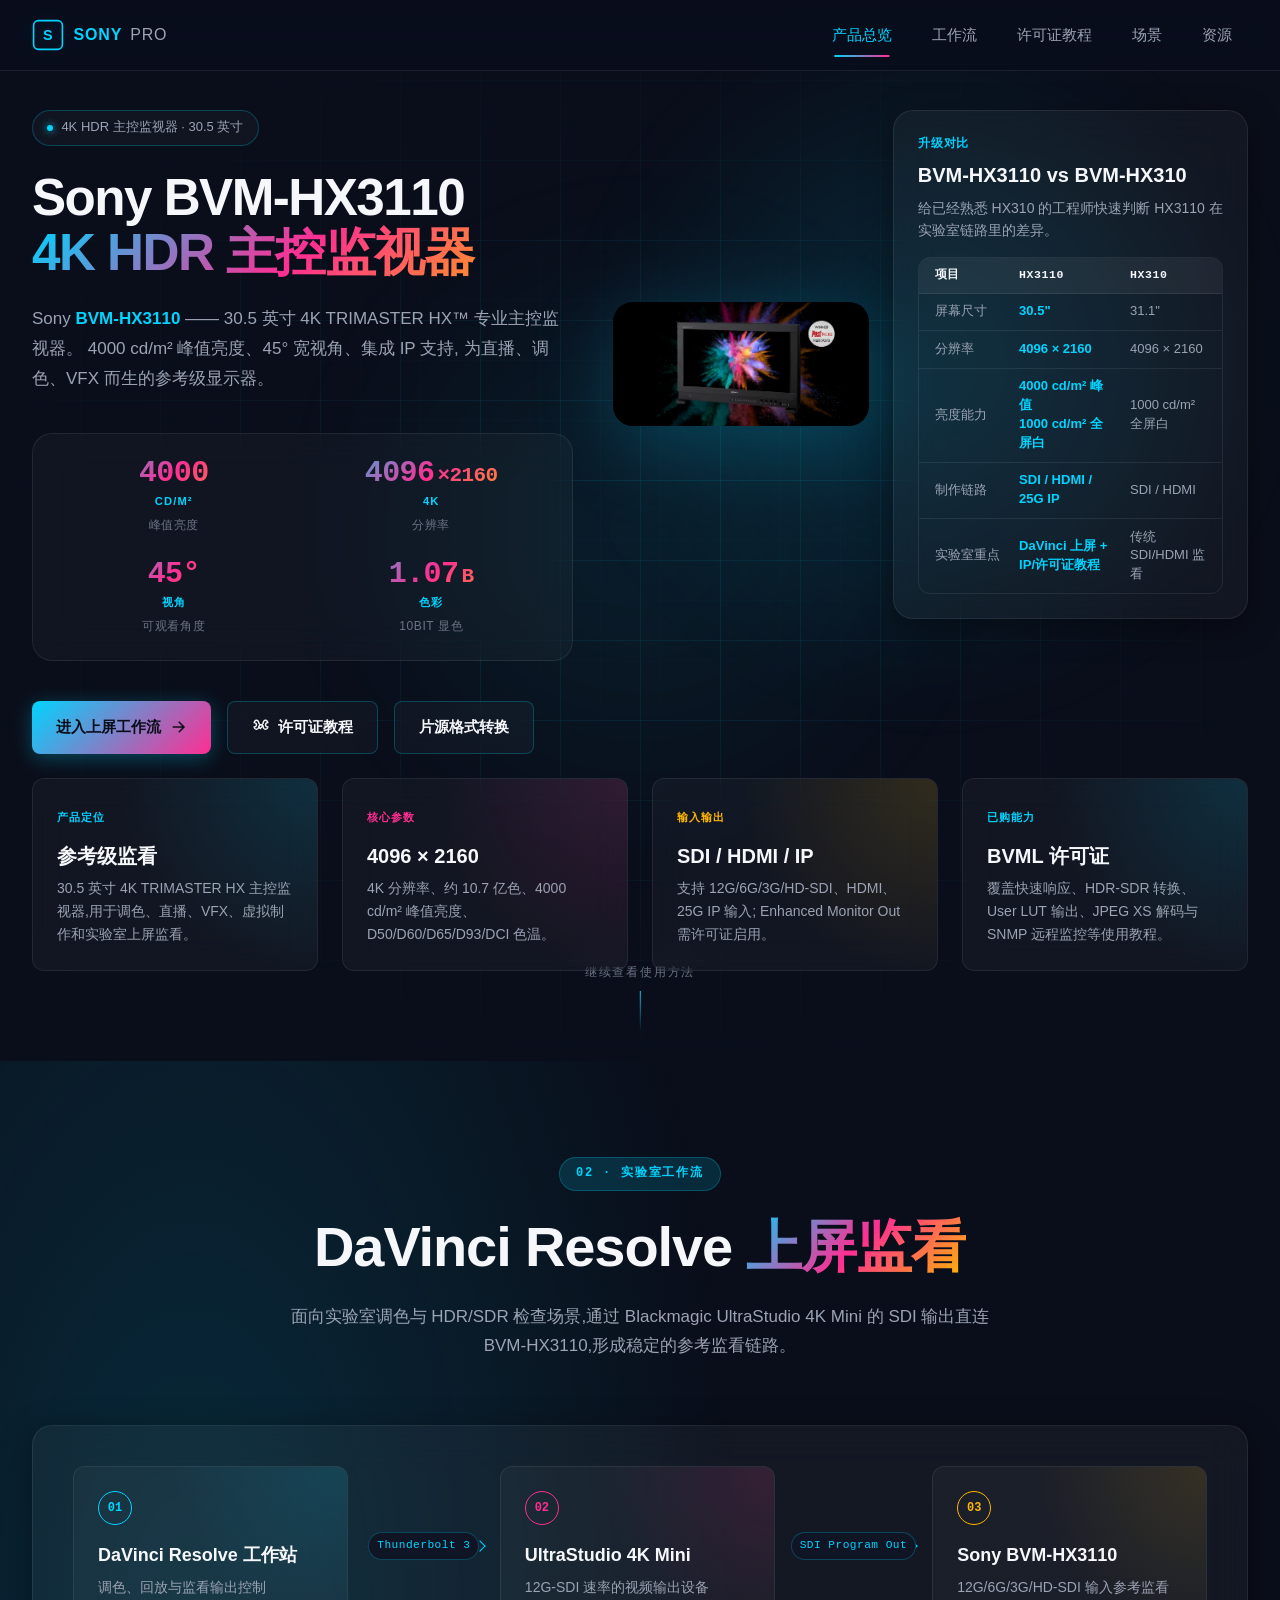
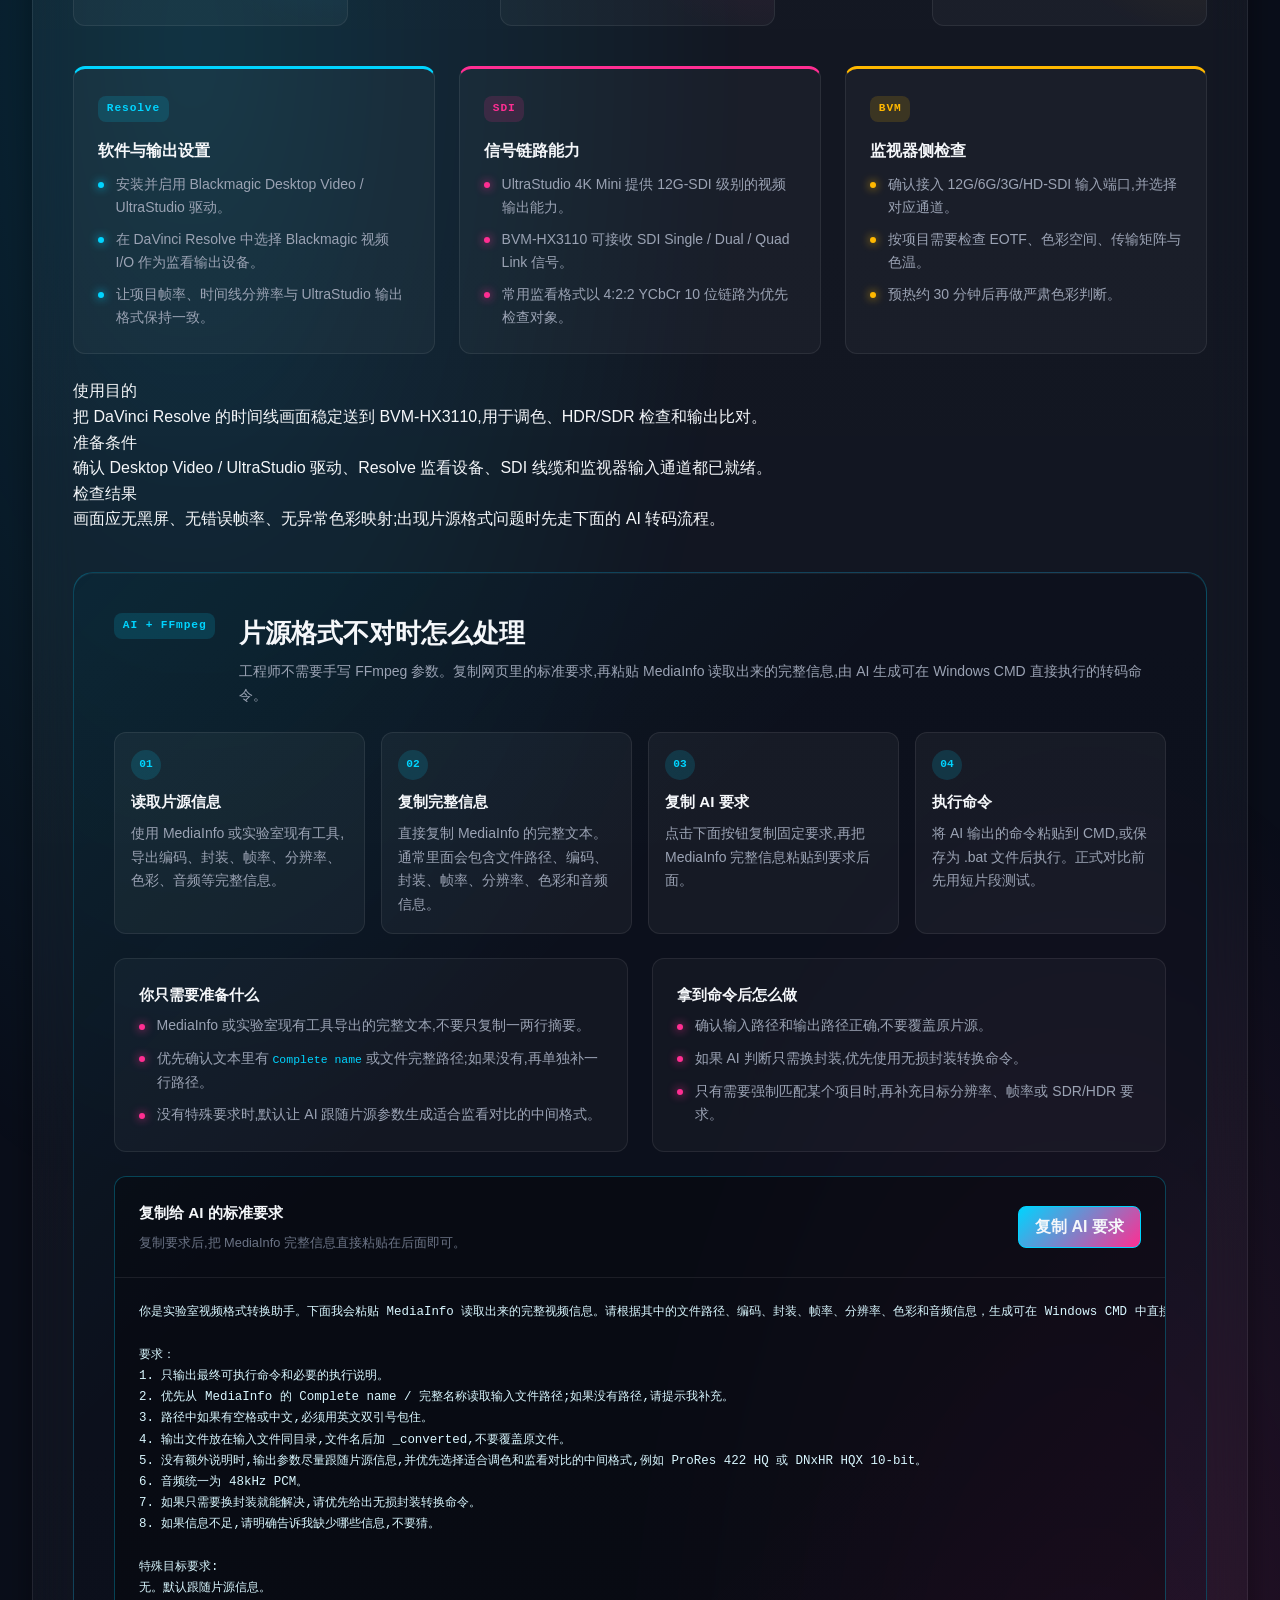
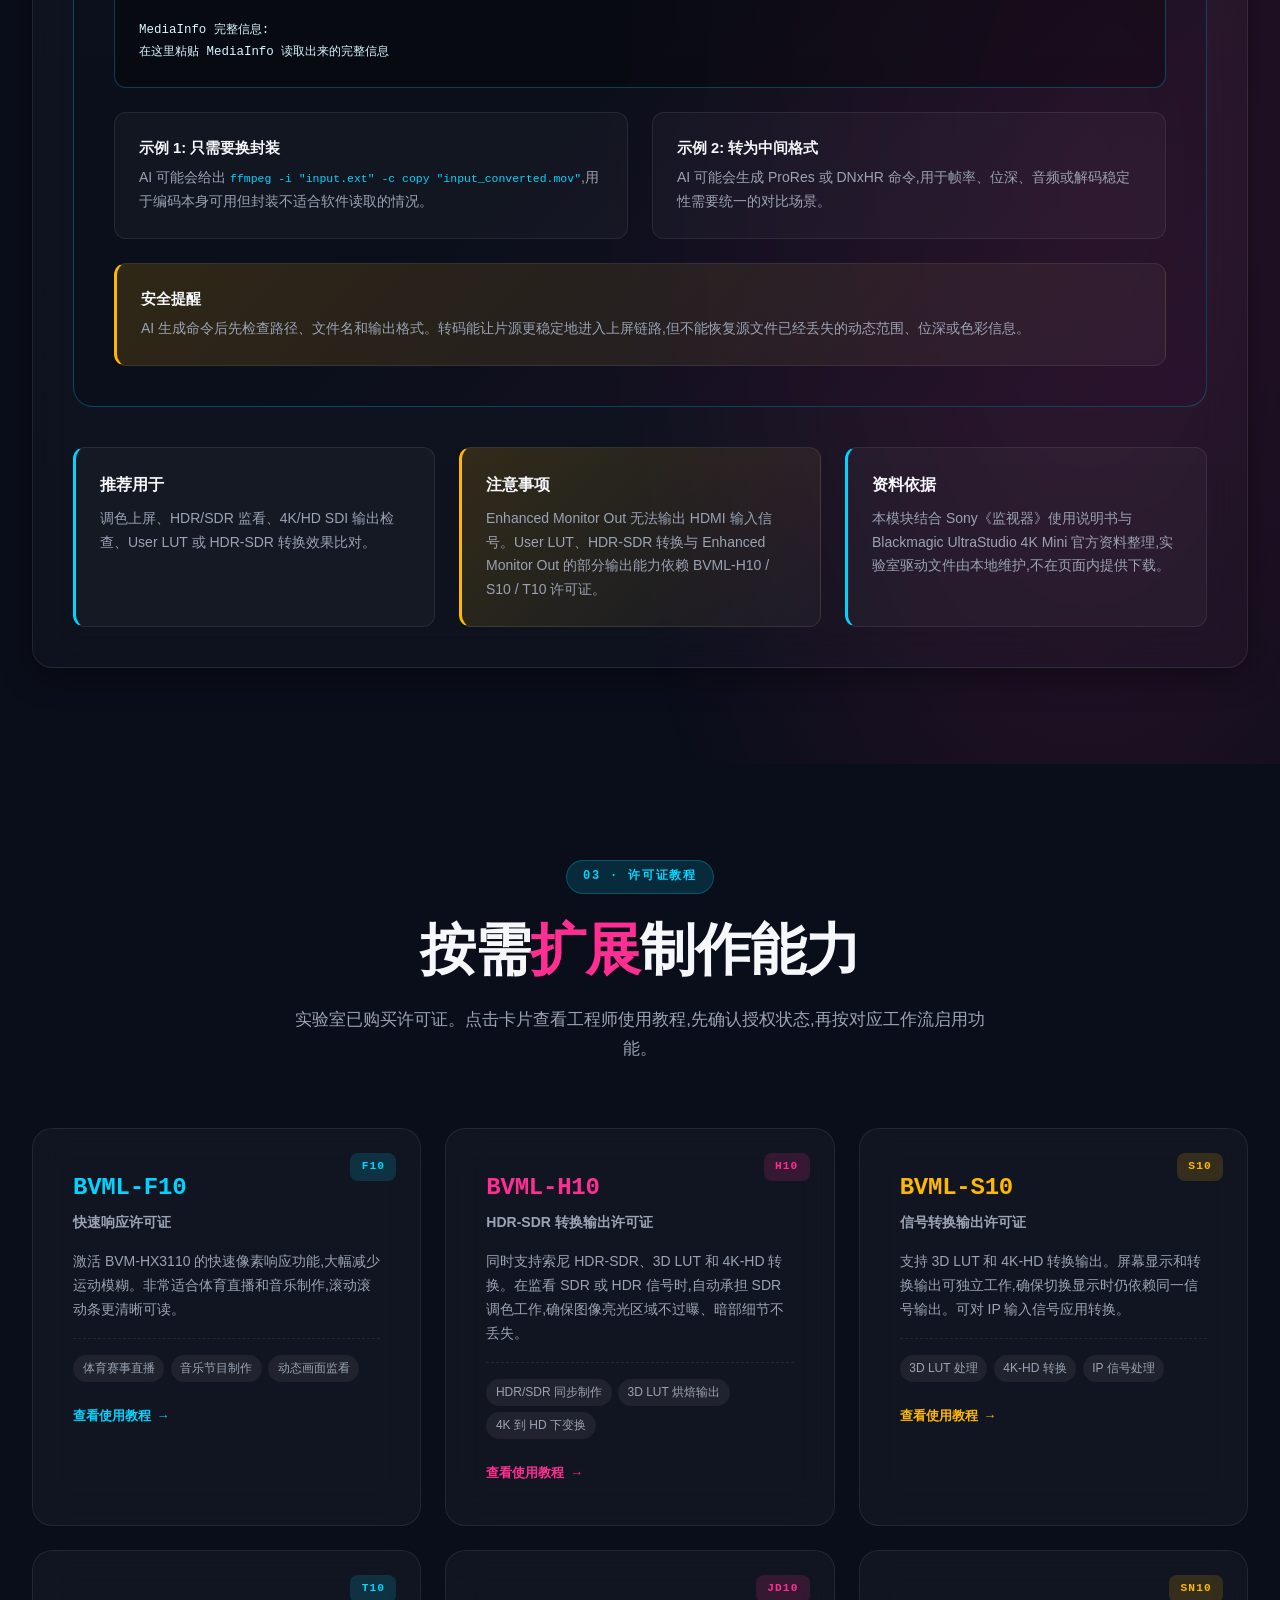
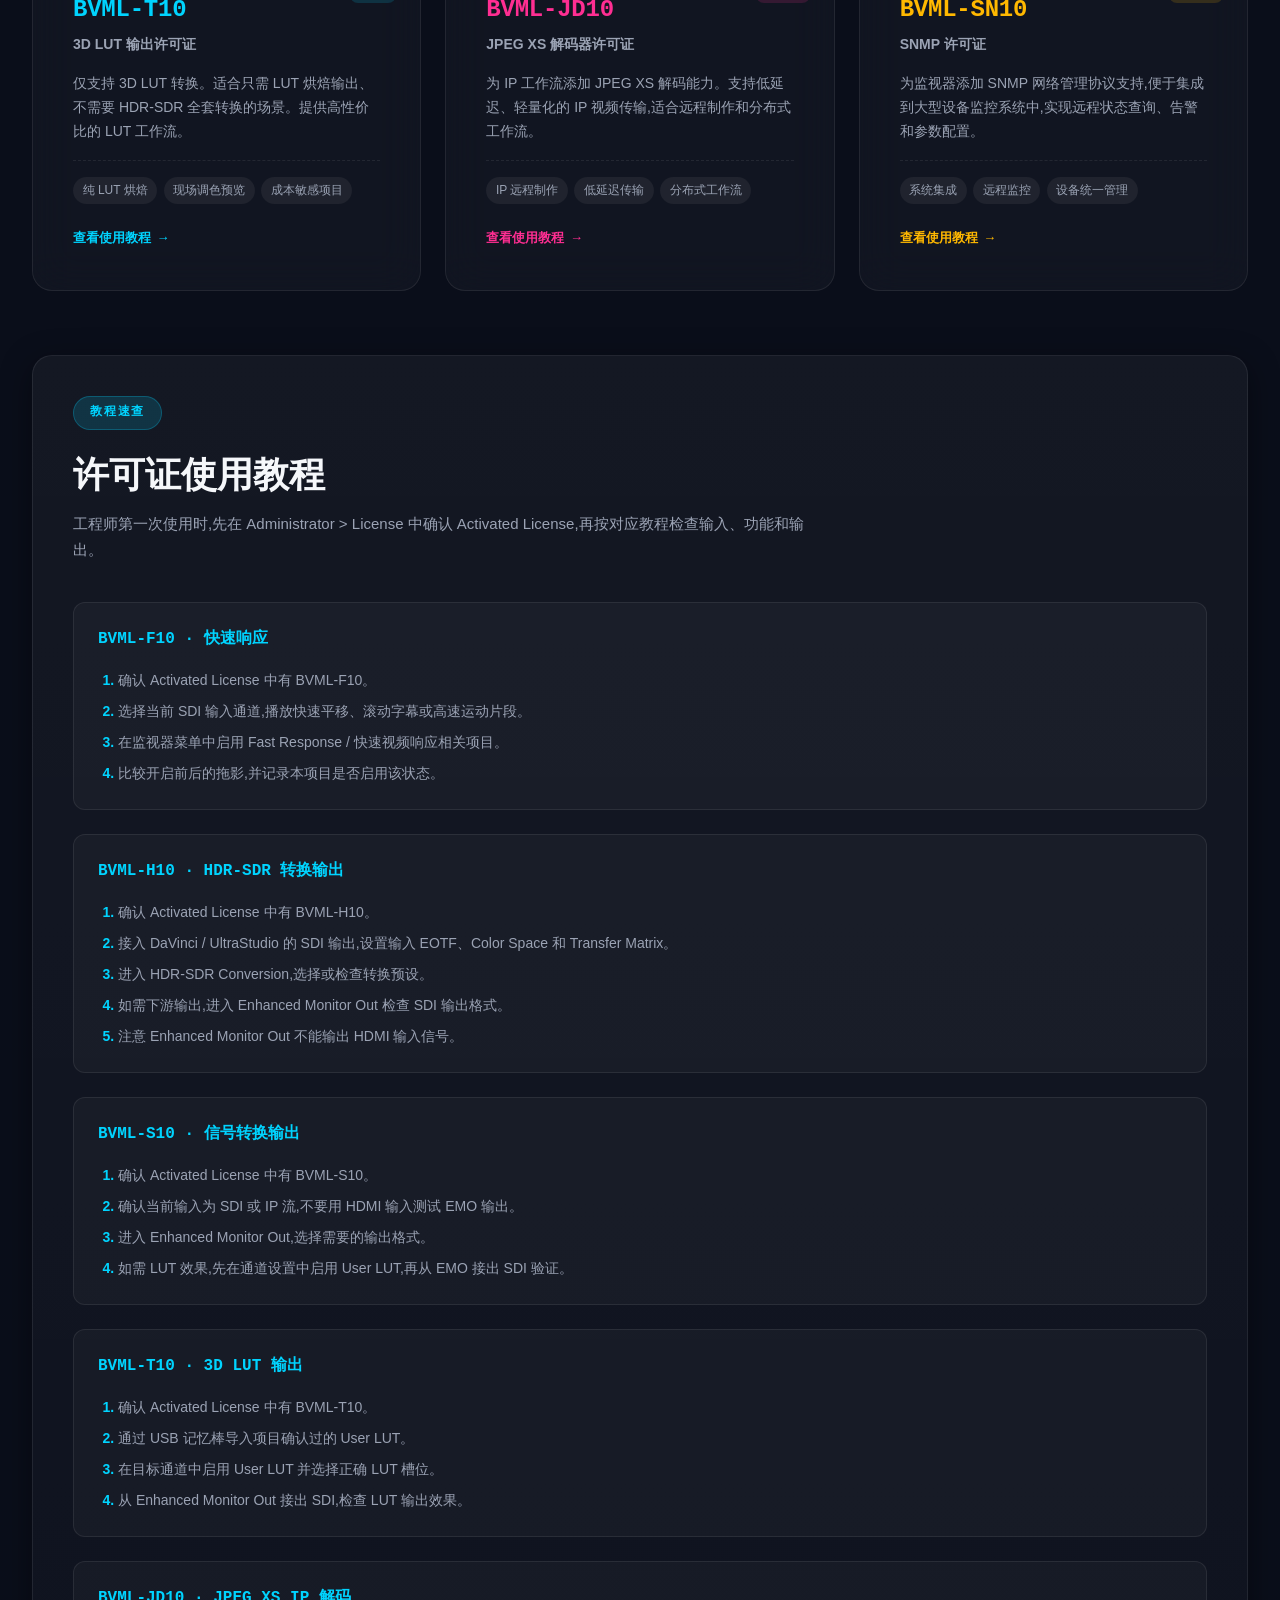
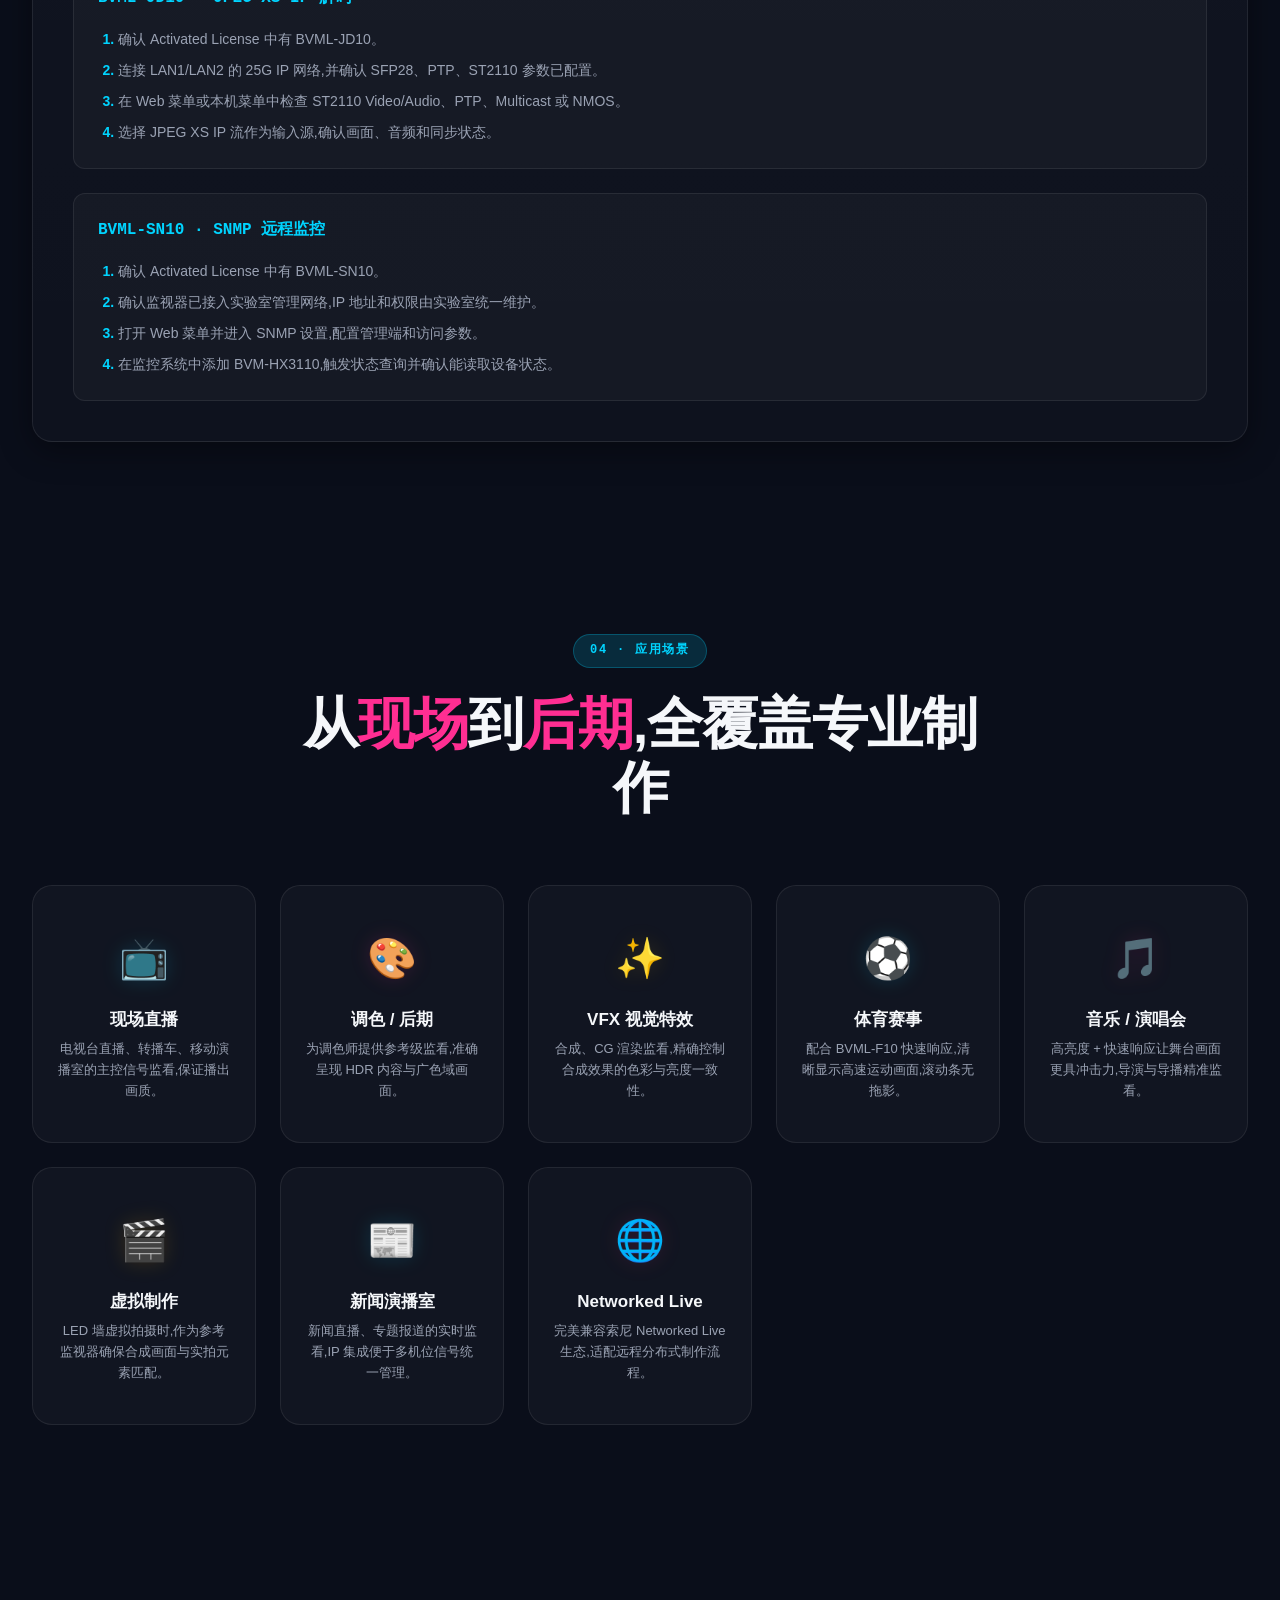
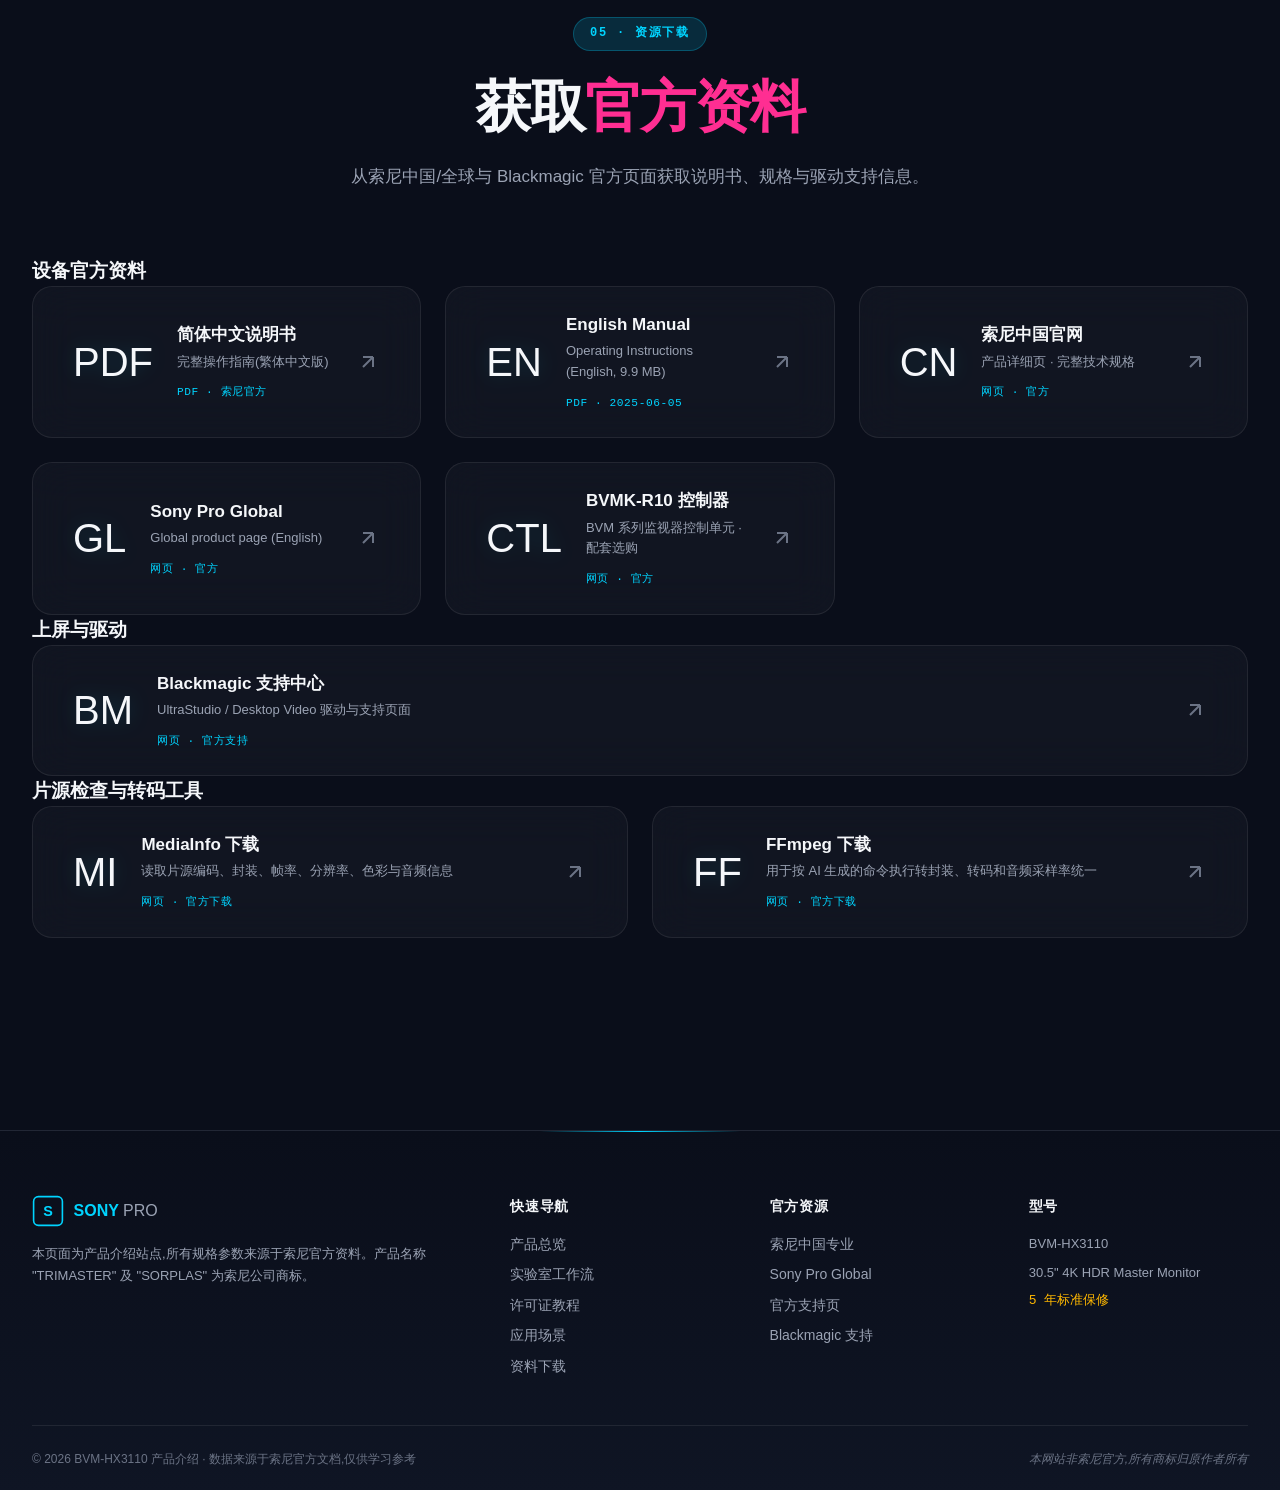
==== commit 14248677: "更新 index.html" ====
--- a/index.html
+++ b/index.html
@@ -9,7 +9,7 @@
     <link rel="preconnect" href="https://fonts.googleapis.com">
     <link rel="preconnect" href="https://fonts.gstatic.com" crossorigin>
     <link href="https://fonts.googleapis.com/css2?family=Inter:wght@300;400;500;600;700;800&family=Noto+Sans+SC:wght@300;400;500;700;900&family=JetBrains+Mono:wght@400;600&display=swap" rel="stylesheet">
-    <link rel="stylesheet" href="css/style.css?v=20260611-responsive-tv-mobile">
+    <link rel="stylesheet" href="css/style.css?v=20260616-sop-calm">
     <link rel="icon" type="image/svg+xml" href="data:image/svg+xml,%3Csvg xmlns='http://www.w3.org/2000/svg' viewBox='0 0 100 100'%3E%3Crect width='100' height='100' rx='20' fill='%2300D4FF'/%3E%3Ctext x='50' y='62' font-size='40' font-weight='900' text-anchor='middle' fill='%230A0E1A' font-family='Arial'%3ES%3C/text%3E%3C/svg%3E">
 </head>
 <body>
@@ -88,12 +88,15 @@
             </div>
             <div class="hero-cta">
                 <a href="#workflow" class="btn btn-primary">
-                    <span>查看实验室用法</span>
+                    <span>进入上屏工作流</span>
                     <svg viewBox="0 0 24 24" fill="none" stroke="currentColor" stroke-width="2"><path d="M5 12h14M13 5l7 7-7 7"/></svg>
                 </a>
                 <a href="#licenses" class="btn btn-ghost">
                     <svg viewBox="0 0 24 24" fill="none" stroke="currentColor" stroke-width="2"><path d="M9 12l2 2 4-4"/><path d="M21 12c-1 0-3-1-3-3s2-3 3-3c0-1-1-3-3-3-2 0-3 2-3 3s-1 3-3 3-3-2-3-3-1-3-3-3c-2 0-3 2-3 3 1 0 3 1 3 3s-2 3-3 3c0 1 1 3 3 3 2 0 3-2 3-3s1-3 3-3 3 2 3 3 1 3 3 3c2 0 3-2 3-3z"/></svg>
                     <span>许可证教程</span>
+                </a>
+                <a href="#ai-transcode" class="btn btn-ghost">
+                    <span>片源格式转换</span>
                 </a>
             </div>
         </div>
@@ -566,12 +569,27 @@
                 </article>
             </div>
 
-            <div class="ai-transcode-panel" aria-labelledby="aiTranscodeTitle">
+            <div class="sop-strip" aria-label="上屏监看 SOP 速查">
+                <article class="sop-item">
+                    <span>使用目的</span>
+                    <p>把 DaVinci Resolve 的时间线画面稳定送到 BVM-HX3110,用于调色、HDR/SDR 检查和输出比对。</p>
+                </article>
+                <article class="sop-item">
+                    <span>准备条件</span>
+                    <p>确认 Desktop Video / UltraStudio 驱动、Resolve 监看设备、SDI 线缆和监视器输入通道都已就绪。</p>
+                </article>
+                <article class="sop-item">
+                    <span>检查结果</span>
+                    <p>画面应无黑屏、无错误帧率、无异常色彩映射;出现片源格式问题时先走下面的 AI 转码流程。</p>
+                </article>
+            </div>
+
+            <div class="ai-transcode-panel" id="ai-transcode" aria-labelledby="aiTranscodeTitle">
                 <div class="ai-transcode-header">
-                    <span class="workflow-card-label">AI + FFmpeg</span>
-                    <div>
-                        <h3 id="aiTranscodeTitle">片源格式不对时怎么处理</h3>
-                        <p>工程师不需要手写 FFmpeg 参数。先读取片源信息,再把网页里的标准提示词复制给 AI,由 AI 生成可在 Windows CMD 直接执行的转码命令。</p>
+                        <span class="workflow-card-label">AI + FFmpeg</span>
+                        <div>
+                            <h3 id="aiTranscodeTitle">片源格式不对时怎么处理</h3>
+                        <p>工程师不需要手写 FFmpeg 参数。复制网页里的标准要求,再粘贴 MediaInfo 读取出来的完整信息,由 AI 生成可在 Windows CMD 直接执行的转码命令。</p>
                     </div>
                 </div>
 
@@ -583,13 +601,13 @@
                     </article>
                     <article class="ai-step">
                         <span>02</span>
-                        <h4>复制文件路径</h4>
-                        <p>准备视频文件完整路径。路径里有空格或中文时,后续命令必须使用英文双引号包住。</p>
+                        <h4>复制完整信息</h4>
+                        <p>直接复制 MediaInfo 的完整文本。通常里面会包含文件路径、编码、封装、帧率、分辨率、色彩和音频信息。</p>
                     </article>
                     <article class="ai-step">
                         <span>03</span>
-                        <h4>复制 AI 提示词</h4>
-                        <p>把 DaVinci 项目设置、文件路径和视频信息粘贴到提示词对应位置。</p>
+                        <h4>复制 AI 要求</h4>
+                        <p>点击下面按钮复制固定要求,再把 MediaInfo 完整信息粘贴到要求后面。</p>
                     </article>
                     <article class="ai-step">
                         <span>04</span>
@@ -602,9 +620,9 @@
                     <article class="ai-transcode-card">
                         <h4>你只需要准备什么</h4>
                         <ul>
-                            <li>DaVinci Resolve 项目设置:分辨率、帧率、SDR/HDR、色彩管理或色彩空间。</li>
-                            <li>片源文件完整路径,例如 <code>D:\project\shot01.mov</code>。</li>
-                            <li>视频信息软件导出的完整文本,不要只复制一两行摘要。</li>
+                            <li>MediaInfo 或实验室现有工具导出的完整文本,不要只复制一两行摘要。</li>
+                            <li>优先确认文本里有 <code>Complete name</code> 或文件完整路径;如果没有,再单独补一行路径。</li>
+                            <li>没有特殊要求时,默认让 AI 跟随片源参数生成适合监看对比的中间格式。</li>
                         </ul>
                     </article>
 
@@ -613,7 +631,7 @@
                         <ul>
                             <li>确认输入路径和输出路径正确,不要覆盖原片源。</li>
                             <li>如果 AI 判断只需换封装,优先使用无损封装转换命令。</li>
-                            <li>质量对比建议输出 ProRes 422 HQ 或 DNxHR HQX 10-bit 这类中间格式。</li>
+                            <li>只有需要强制匹配某个项目时,再补充目标分辨率、帧率或 SDR/HDR 要求。</li>
                         </ul>
                     </article>
                 </div>
@@ -621,35 +639,28 @@
                 <div class="ai-prompt-box">
                     <div class="ai-prompt-toolbar">
                         <div>
-                            <h4>复制给 AI 的标准提示词</h4>
-                            <p>不要上传涉密片源本身,只复制技术信息和本地路径。</p>
+                            <h4>复制给 AI 的标准要求</h4>
+                            <p>复制要求后,把 MediaInfo 完整信息直接粘贴在后面即可。</p>
                         </div>
-                        <button class="copy-ai-prompt" type="button" data-copy-target="aiTranscodePrompt" aria-label="复制 AI 转码提示词">复制 AI 提示词</button>
+                        <button class="copy-ai-prompt" type="button" data-copy-target="aiTranscodePrompt" aria-label="复制 AI 转码要求">复制 AI 要求</button>
                     </div>
-                    <pre id="aiTranscodePrompt"><code>你是实验室视频格式转换助手。请根据我提供的视频文件路径、视频信息和 DaVinci Resolve 项目设置，生成可在 Windows CMD 中直接执行的 FFmpeg 命令。
+                    <pre id="aiTranscodePrompt"><code>你是实验室视频格式转换助手。下面我会粘贴 MediaInfo 读取出来的完整视频信息。请根据其中的文件路径、编码、封装、帧率、分辨率、色彩和音频信息，生成可在 Windows CMD 中直接执行的 FFmpeg 命令。
 
 要求：
 1. 只输出最终可执行命令和必要的执行说明。
-2. 输入文件路径必须保留原始路径，路径中如果有空格或中文，请用英文双引号包住。
-3. 输出文件放在输入文件同目录，文件名后加 _converted。
-4. 转码目标跟随 DaVinci Resolve 项目设置。
-5. 优先生成适合调色和监看对比的中间格式，例如 ProRes 422 HQ 或 DNxHR HQX 10-bit。
+2. 优先从 MediaInfo 的 Complete name / 完整名称读取输入文件路径;如果没有路径,请提示我补充。
+3. 路径中如果有空格或中文,必须用英文双引号包住。
+4. 输出文件放在输入文件同目录,文件名后加 _converted,不要覆盖原文件。
+5. 没有额外说明时,输出参数尽量跟随片源信息,并优先选择适合调色和监看对比的中间格式,例如 ProRes 422 HQ 或 DNxHR HQX 10-bit。
 6. 音频统一为 48kHz PCM。
-7. 如果原始信息不足，请明确告诉我缺少哪些信息，不要猜。
-8. 如果只需要换封装就能解决，请优先给出无损封装转换命令。
-
-我的 DaVinci Resolve 项目设置：
-- 分辨率：
-- 帧率：
-- SDR/HDR：
-- 色彩管理/色彩空间：
-- 其他要求：
-
-视频文件路径：
-在这里粘贴完整路径
-
-视频信息：
-在这里粘贴软件读取出来的完整信息</code></pre>
+7. 如果只需要换封装就能解决,请优先给出无损封装转换命令。
+8. 如果信息不足,请明确告诉我缺少哪些信息,不要猜。
+
+特殊目标要求:
+无。默认跟随片源信息。
+
+MediaInfo 完整信息:
+在这里粘贴 MediaInfo 读取出来的完整信息</code></pre>
                 </div>
 
                 <div class="ai-example-grid">
@@ -907,79 +918,96 @@
             <h2 class="section-title">获取<strong>官方资料</strong></h2>
             <p class="section-desc">从索尼中国/全球与 Blackmagic 官方页面获取说明书、规格与驱动支持信息。</p>
         </div>
-        <div class="resources-grid">
-            <a class="resource-card" href="https://www.sony.com/electronics/support/res/manuals/5054/9c57081cef5cc51db7900775c5b63d47/50542156M.pdf" target="_blank" rel="noopener">
-                <div class="resource-icon">📕</div>
-                <div class="resource-info">
-                    <h3>简体中文说明书</h3>
-                    <p>完整操作指南(繁体中文版)</p>
-                    <span class="resource-size">PDF · 索尼官方</span>
-                </div>
-                <svg class="resource-arrow" viewBox="0 0 24 24" fill="none" stroke="currentColor" stroke-width="2"><path d="M7 17L17 7M17 7H7M17 7V17"/></svg>
-            </a>
-            <a class="resource-card" href="https://www.sony.com/electronics/support/res/manuals/5054/5bb4d82a422ff98cf0482c682d7e7643/50542151M.pdf" target="_blank" rel="noopener">
-                <div class="resource-icon">📗</div>
-                <div class="resource-info">
-                    <h3>English Manual</h3>
-                    <p>Operating Instructions (English, 9.9 MB)</p>
-                    <span class="resource-size">PDF · 2025-06-05</span>
-                </div>
-                <svg class="resource-arrow" viewBox="0 0 24 24" fill="none" stroke="currentColor" stroke-width="2"><path d="M7 17L17 7M17 7H7M17 7V17"/></svg>
-            </a>
-            <a class="resource-card" href="https://pro.sony.com.cn/products/broadcast-and-production/broadcast-monitors/broadcastpromonitors/bvm-hx3100.html" target="_blank" rel="noopener">
-                <div class="resource-icon">🌐</div>
-                <div class="resource-info">
-                    <h3>索尼中国官网</h3>
-                    <p>产品详细页 · 完整技术规格</p>
-                    <span class="resource-size">网页 · 官方</span>
-                </div>
-                <svg class="resource-arrow" viewBox="0 0 24 24" fill="none" stroke="currentColor" stroke-width="2"><path d="M7 17L17 7M17 7H7M17 7V17"/></svg>
-            </a>
-            <a class="resource-card" href="https://pro.sony/ue_US/products/broadcastpromonitors/bvm-hx3110" target="_blank" rel="noopener">
-                <div class="resource-icon">🌍</div>
-                <div class="resource-info">
-                    <h3>Sony Pro Global</h3>
-                    <p>Global product page (English)</p>
-                    <span class="resource-size">网页 · 官方</span>
-                </div>
-                <svg class="resource-arrow" viewBox="0 0 24 24" fill="none" stroke="currentColor" stroke-width="2"><path d="M7 17L17 7M17 7H7M17 7V17"/></svg>
-            </a>
-            <a class="resource-card" href="https://www.sonystyle.com.cn/professional/products/broadcast-and-production/broadcast-monitors/broadcast-accessories/control-units/bvmk-r10.html" target="_blank" rel="noopener">
-                <div class="resource-icon">🎛️</div>
-                <div class="resource-info">
-                    <h3>BVMK-R10 控制器</h3>
-                    <p>BVM 系列监视器控制单元 · 配套选购</p>
-                    <span class="resource-size">网页 · 官方</span>
-                </div>
-                <svg class="resource-arrow" viewBox="0 0 24 24" fill="none" stroke="currentColor" stroke-width="2"><path d="M7 17L17 7M17 7H7M17 7V17"/></svg>
-            </a>
-            <a class="resource-card" href="https://www.blackmagicdesign.com/support" target="_blank" rel="noopener">
-                <div class="resource-icon">⬛</div>
-                <div class="resource-info">
-                    <h3>Blackmagic 支持中心</h3>
-                    <p>UltraStudio / Desktop Video 驱动与支持页面</p>
-                    <span class="resource-size">网页 · 官方支持</span>
-                </div>
-                <svg class="resource-arrow" viewBox="0 0 24 24" fill="none" stroke="currentColor" stroke-width="2"><path d="M7 17L17 7M17 7H7M17 7V17"/></svg>
-            </a>
-            <a class="resource-card" href="https://mediaarea.net/MediaInfo/Download" target="_blank" rel="noopener">
-                <div class="resource-icon">🔎</div>
-                <div class="resource-info">
-                    <h3>MediaInfo 下载</h3>
-                    <p>读取片源编码、封装、帧率、分辨率、色彩与音频信息</p>
-                    <span class="resource-size">网页 · 官方下载</span>
-                </div>
-                <svg class="resource-arrow" viewBox="0 0 24 24" fill="none" stroke="currentColor" stroke-width="2"><path d="M7 17L17 7M17 7H7M17 7V17"/></svg>
-            </a>
-            <a class="resource-card" href="https://ffmpeg.org/download.html" target="_blank" rel="noopener">
-                <div class="resource-icon">⌘</div>
-                <div class="resource-info">
-                    <h3>FFmpeg 下载</h3>
-                    <p>用于按 AI 生成的命令执行转封装、转码和音频采样率统一</p>
-                    <span class="resource-size">网页 · 官方下载</span>
-                </div>
-                <svg class="resource-arrow" viewBox="0 0 24 24" fill="none" stroke="currentColor" stroke-width="2"><path d="M7 17L17 7M17 7H7M17 7V17"/></svg>
-            </a>
+        <div class="resource-groups">
+            <section class="resource-group" aria-labelledby="resourceDocs">
+                <h3 id="resourceDocs">设备官方资料</h3>
+                <div class="resources-grid">
+                    <a class="resource-card" href="https://www.sony.com/electronics/support/res/manuals/5054/9c57081cef5cc51db7900775c5b63d47/50542156M.pdf" target="_blank" rel="noopener">
+                        <div class="resource-icon">PDF</div>
+                        <div class="resource-info">
+                            <h3>简体中文说明书</h3>
+                            <p>完整操作指南(繁体中文版)</p>
+                            <span class="resource-size">PDF · 索尼官方</span>
+                        </div>
+                        <svg class="resource-arrow" viewBox="0 0 24 24" fill="none" stroke="currentColor" stroke-width="2"><path d="M7 17L17 7M17 7H7M17 7V17"/></svg>
+                    </a>
+                    <a class="resource-card" href="https://www.sony.com/electronics/support/res/manuals/5054/5bb4d82a422ff98cf0482c682d7e7643/50542151M.pdf" target="_blank" rel="noopener">
+                        <div class="resource-icon">EN</div>
+                        <div class="resource-info">
+                            <h3>English Manual</h3>
+                            <p>Operating Instructions (English, 9.9 MB)</p>
+                            <span class="resource-size">PDF · 2025-06-05</span>
+                        </div>
+                        <svg class="resource-arrow" viewBox="0 0 24 24" fill="none" stroke="currentColor" stroke-width="2"><path d="M7 17L17 7M17 7H7M17 7V17"/></svg>
+                    </a>
+                    <a class="resource-card" href="https://pro.sony.com.cn/products/broadcast-and-production/broadcast-monitors/broadcastpromonitors/bvm-hx3100.html" target="_blank" rel="noopener">
+                        <div class="resource-icon">CN</div>
+                        <div class="resource-info">
+                            <h3>索尼中国官网</h3>
+                            <p>产品详细页 · 完整技术规格</p>
+                            <span class="resource-size">网页 · 官方</span>
+                        </div>
+                        <svg class="resource-arrow" viewBox="0 0 24 24" fill="none" stroke="currentColor" stroke-width="2"><path d="M7 17L17 7M17 7H7M17 7V17"/></svg>
+                    </a>
+                    <a class="resource-card" href="https://pro.sony/ue_US/products/broadcastpromonitors/bvm-hx3110" target="_blank" rel="noopener">
+                        <div class="resource-icon">GL</div>
+                        <div class="resource-info">
+                            <h3>Sony Pro Global</h3>
+                            <p>Global product page (English)</p>
+                            <span class="resource-size">网页 · 官方</span>
+                        </div>
+                        <svg class="resource-arrow" viewBox="0 0 24 24" fill="none" stroke="currentColor" stroke-width="2"><path d="M7 17L17 7M17 7H7M17 7V17"/></svg>
+                    </a>
+                    <a class="resource-card" href="https://www.sonystyle.com.cn/professional/products/broadcast-and-production/broadcast-monitors/broadcast-accessories/control-units/bvmk-r10.html" target="_blank" rel="noopener">
+                        <div class="resource-icon">CTL</div>
+                        <div class="resource-info">
+                            <h3>BVMK-R10 控制器</h3>
+                            <p>BVM 系列监视器控制单元 · 配套选购</p>
+                            <span class="resource-size">网页 · 官方</span>
+                        </div>
+                        <svg class="resource-arrow" viewBox="0 0 24 24" fill="none" stroke="currentColor" stroke-width="2"><path d="M7 17L17 7M17 7H7M17 7V17"/></svg>
+                    </a>
+                </div>
+            </section>
+
+            <section class="resource-group" aria-labelledby="resourceDrivers">
+                <h3 id="resourceDrivers">上屏与驱动</h3>
+                <div class="resources-grid">
+                    <a class="resource-card" href="https://www.blackmagicdesign.com/support" target="_blank" rel="noopener">
+                        <div class="resource-icon">BM</div>
+                        <div class="resource-info">
+                            <h3>Blackmagic 支持中心</h3>
+                            <p>UltraStudio / Desktop Video 驱动与支持页面</p>
+                            <span class="resource-size">网页 · 官方支持</span>
+                        </div>
+                        <svg class="resource-arrow" viewBox="0 0 24 24" fill="none" stroke="currentColor" stroke-width="2"><path d="M7 17L17 7M17 7H7M17 7V17"/></svg>
+                    </a>
+                </div>
+            </section>
+
+            <section class="resource-group" aria-labelledby="resourceMediaTools">
+                <h3 id="resourceMediaTools">片源检查与转码工具</h3>
+                <div class="resources-grid">
+                    <a class="resource-card" href="https://mediaarea.net/MediaInfo/Download" target="_blank" rel="noopener">
+                        <div class="resource-icon">MI</div>
+                        <div class="resource-info">
+                            <h3>MediaInfo 下载</h3>
+                            <p>读取片源编码、封装、帧率、分辨率、色彩与音频信息</p>
+                            <span class="resource-size">网页 · 官方下载</span>
+                        </div>
+                        <svg class="resource-arrow" viewBox="0 0 24 24" fill="none" stroke="currentColor" stroke-width="2"><path d="M7 17L17 7M17 7H7M17 7V17"/></svg>
+                    </a>
+                    <a class="resource-card" href="https://ffmpeg.org/download.html" target="_blank" rel="noopener">
+                        <div class="resource-icon">FF</div>
+                        <div class="resource-info">
+                            <h3>FFmpeg 下载</h3>
+                            <p>用于按 AI 生成的命令执行转封装、转码和音频采样率统一</p>
+                            <span class="resource-size">网页 · 官方下载</span>
+                        </div>
+                        <svg class="resource-arrow" viewBox="0 0 24 24" fill="none" stroke="currentColor" stroke-width="2"><path d="M7 17L17 7M17 7H7M17 7V17"/></svg>
+                    </a>
+                </div>
+            </section>
         </div>
     </div>
 </section>
@@ -1050,6 +1078,6 @@
     </div>
 </div>
 
-<script src="js/main.js?v=20260611-responsive-tv-mobile"></script>
+<script src="js/main.js?v=20260616-prompt-simple"></script>
 </body>
 </html>
--- a/css/style.css
+++ b/css/style.css
@@ -288,11 +288,9 @@
 
 /* ---------- Hero ---------- */
 .hero {
-    min-height: 100vh;
-    display: flex;
-    align-items: center;
-    position: relative;
-    padding: 100px 0 60px;
+    min-height: auto;
+    position: relative;
+    padding: 110px 0 50px;
     overflow: hidden;
 }
 
@@ -334,9 +332,9 @@
     margin: 0 auto;
     padding: 0 var(--container-pad);
     display: grid;
-    grid-template-columns: 1.1fr 1fr;
-    gap: var(--space-xl);
-    align-items: center;
+    grid-template-columns: minmax(360px, 0.92fr) minmax(560px, 1.08fr);
+    gap: var(--space-lg);
+    align-items: start;
     position: relative;
     z-index: 1;
 }
@@ -376,9 +374,9 @@
 }
 
 .hero-title {
-    font-size: clamp(2.5rem, 6vw, 4.5rem);
+    font-size: clamp(2.2rem, 4vw, 3.25rem);
     font-weight: 900;
-    line-height: 1.05;
+    line-height: 1.08;
     margin-bottom: var(--space-md);
     letter-spacing: -0.03em;
 }
@@ -401,8 +399,8 @@
 }
 
 .hero-stats {
-    display: flex;
-    align-items: center;
+    display: grid;
+    grid-template-columns: repeat(2, minmax(0, 1fr));
     gap: var(--space-md);
     margin-bottom: var(--space-lg);
     padding: var(--space-md) var(--space-md);
@@ -410,10 +408,9 @@
     border: 1px solid var(--border-subtle);
     border-radius: var(--radius-lg);
     backdrop-filter: blur(20px);
-    flex-wrap: wrap;
-}
-
-.stat { flex: 1; min-width: 100px; text-align: center; }
+}
+
+.stat { text-align: center; }
 
 .stat-value {
     font-size: clamp(1.4rem, 2.5vw, 1.875rem);
@@ -448,6 +445,7 @@
 }
 
 .stat-divider {
+    display: none;
     width: 1px; height: 40px;
     background: linear-gradient(180deg, transparent, var(--border-neon), transparent);
 }
@@ -497,10 +495,79 @@
     transform: translateY(-2px);
 }
 
+.hero-reference {
+    display: grid;
+    grid-template-columns: repeat(auto-fit, minmax(240px, 1fr));
+    gap: var(--space-md);
+    margin-top: var(--space-md);
+    padding-bottom: var(--space-lg);
+}
+
+.hero-reference-card {
+    position: relative;
+    min-height: 155px;
+    padding: var(--space-md);
+    background: rgba(255, 255, 255, 0.035);
+    border: 1px solid var(--border-subtle);
+    border-radius: var(--radius-md);
+    overflow: hidden;
+    backdrop-filter: blur(18px);
+}
+
+.hero-reference-card[data-color="cyan"] { --c: var(--neon-cyan); --c-glow: var(--neon-cyan-soft); }
+.hero-reference-card[data-color="magenta"] { --c: var(--neon-magenta); --c-glow: var(--neon-magenta-soft); }
+.hero-reference-card[data-color="amber"] { --c: var(--neon-amber); --c-glow: var(--neon-amber-soft); }
+
+.hero-reference-card::before {
+    content: '';
+    position: absolute;
+    inset: 0;
+    background: radial-gradient(circle at top right, var(--c-glow, var(--neon-cyan-soft)), transparent 58%);
+    opacity: 0.9;
+}
+
+.reference-kicker,
+.hero-reference-card h2,
+.hero-reference-card p {
+    position: relative;
+}
+
+.reference-kicker {
+    display: inline-block;
+    margin-bottom: var(--space-sm);
+    color: var(--c, var(--neon-cyan));
+    font-family: var(--font-mono);
+    font-size: 0.7rem;
+    font-weight: 700;
+    letter-spacing: 0.08em;
+}
+
+.hero-reference-card h2 {
+    margin-bottom: 0.55rem;
+    color: var(--text-primary);
+    font-size: 1.25rem;
+    font-weight: 800;
+    line-height: 1.2;
+}
+
+.hero-reference-card p {
+    color: var(--text-secondary);
+    font-size: 0.875rem;
+    line-height: 1.65;
+}
+
+.merged-product-reference {
+    display: none;
+}
+
 /* Hero image */
 .hero-image {
     position: relative;
     animation: fadeInUp 1s ease-out 0.2s backwards;
+    display: grid;
+    grid-template-columns: minmax(180px, 0.72fr) minmax(0, 1fr);
+    align-items: center;
+    gap: var(--space-md);
 }
 
 .hero-image-glow {
@@ -516,6 +583,7 @@
     z-index: 1;
     width: 100%;
     height: auto;
+    justify-self: center;
     filter: drop-shadow(0 20px 40px rgba(0, 212, 255, 0.2));
     border-radius: var(--radius-lg);
     transition: transform var(--t-slow);
@@ -523,6 +591,178 @@
 
 .hero-product-img:hover {
     transform: scale(1.02) rotate(-1deg);
+}
+
+.hx-compare-panel {
+    position: relative;
+    z-index: 1;
+    padding: var(--space-md);
+    background: rgba(255, 255, 255, 0.04);
+    border: 1px solid var(--border-subtle);
+    border-radius: var(--radius-lg);
+    backdrop-filter: blur(20px);
+    box-shadow: var(--shadow-card);
+}
+
+.hx-compare-header {
+    display: grid;
+    gap: 0.35rem;
+    margin-bottom: var(--space-sm);
+}
+
+.hx-compare-header span {
+    color: var(--neon-cyan);
+    font-family: var(--font-mono);
+    font-size: 0.72rem;
+    font-weight: 700;
+    letter-spacing: 0.08em;
+}
+
+.hx-compare-header h2 {
+    color: var(--text-primary);
+    font-size: 1.25rem;
+    font-weight: 800;
+}
+
+.hx-compare-header p {
+    color: var(--text-secondary);
+    font-size: 0.875rem;
+    line-height: 1.6;
+}
+
+.hx-compare-table {
+    display: grid;
+    border: 1px solid var(--border-subtle);
+    border-radius: var(--radius-md);
+    overflow: hidden;
+}
+
+.hx-compare-row {
+    display: grid;
+    grid-template-columns: 0.9fr 1.25fr 1fr;
+    gap: var(--space-sm);
+    align-items: center;
+    padding: 0.55rem var(--space-sm);
+    border-bottom: 1px solid var(--border-subtle);
+    color: var(--text-secondary);
+    font-size: 0.8125rem;
+    line-height: 1.45;
+}
+
+.hx-compare-row:last-child { border-bottom: 0; }
+
+.hx-compare-head {
+    background: var(--bg-card-hover);
+    color: var(--text-primary);
+    font-family: var(--font-mono);
+    font-size: 0.72rem;
+    font-weight: 700;
+    letter-spacing: 0.05em;
+}
+
+.hx-compare-row strong {
+    color: var(--neon-cyan);
+    font-weight: 700;
+}
+
+@media (min-width: 1600px) {
+    .hero {
+        padding: 130px 0 70px;
+    }
+
+    .hero-container,
+    .hero-reference {
+        max-width: min(1760px, calc(100vw - 8rem));
+    }
+
+    .hero-container {
+        grid-template-columns: minmax(520px, 0.88fr) minmax(760px, 1.12fr);
+        gap: var(--space-xl);
+    }
+
+    .hero-title {
+        font-size: clamp(3.75rem, 4vw, 5rem);
+    }
+
+    .hero-subtitle {
+        max-width: 720px;
+        font-size: 1.25rem;
+    }
+
+    .hero-stats {
+        grid-template-columns: repeat(4, minmax(0, 1fr));
+    }
+
+    .stat-value {
+        font-size: 2.2rem;
+    }
+
+    .hero-image {
+        grid-template-columns: minmax(300px, 0.8fr) minmax(520px, 1fr);
+    }
+
+    .hero-reference {
+        grid-template-columns: repeat(4, minmax(0, 1fr));
+        gap: var(--space-lg);
+        margin-top: var(--space-lg);
+    }
+
+    .hero-reference-card {
+        min-height: 180px;
+        padding: var(--space-lg);
+    }
+
+    .hero-reference-card h2 {
+        font-size: 1.5rem;
+    }
+
+    .hero-reference-card p,
+    .hx-compare-header p,
+    .hx-compare-row {
+        font-size: 1rem;
+    }
+
+    .hx-compare-panel {
+        padding: var(--space-lg);
+    }
+
+    .hx-compare-header h2 {
+        font-size: 1.55rem;
+    }
+
+    .hx-compare-row {
+        padding: 0.75rem var(--space-md);
+    }
+}
+
+@media (min-width: 2560px) {
+    .hero-container,
+    .hero-reference {
+        max-width: min(2200px, calc(100vw - 12rem));
+    }
+
+    .hero-container {
+        grid-template-columns: minmax(680px, 0.9fr) minmax(980px, 1.1fr);
+        gap: var(--space-2xl);
+    }
+
+    .hero-title {
+        font-size: clamp(4.75rem, 3.4vw, 6.5rem);
+    }
+
+    .hero-subtitle {
+        max-width: 880px;
+        font-size: 1.45rem;
+    }
+
+    .btn {
+        font-size: 1.1rem;
+        padding: 1rem 1.8rem;
+    }
+
+    .hero-image {
+        grid-template-columns: minmax(420px, 0.82fr) minmax(680px, 1fr);
+    }
 }
 
 .hero-scroll-hint {
@@ -941,6 +1181,425 @@
 .no-results.show { display: block; }
 
 /* ---------- Licenses ---------- */
+.workflow {
+    background:
+        radial-gradient(ellipse at 15% 20%, var(--neon-cyan-soft), transparent 36%),
+        radial-gradient(ellipse at 85% 80%, var(--neon-magenta-soft), transparent 32%);
+}
+
+.workflow-panel {
+    padding: var(--space-lg);
+    background: linear-gradient(180deg, rgba(255, 255, 255, 0.045), rgba(255, 255, 255, 0.02));
+    border: 1px solid var(--border-subtle);
+    border-radius: var(--radius-lg);
+    box-shadow: var(--shadow-card);
+    backdrop-filter: blur(20px);
+}
+
+.workflow-chain {
+    display: grid;
+    grid-template-columns: 1fr auto 1fr auto 1fr;
+    align-items: stretch;
+    gap: var(--space-sm);
+    margin-bottom: var(--space-lg);
+}
+
+.workflow-node {
+    min-height: 160px;
+    padding: var(--space-md);
+    background: var(--bg-card);
+    border: 1px solid var(--border-subtle);
+    border-radius: var(--radius-md);
+    position: relative;
+    overflow: hidden;
+}
+
+.workflow-node[data-color="cyan"] { --c: var(--neon-cyan); --c-glow: var(--neon-cyan-soft); }
+.workflow-node[data-color="magenta"] { --c: var(--neon-magenta); --c-glow: var(--neon-magenta-soft); }
+.workflow-node[data-color="amber"] { --c: var(--neon-amber); --c-glow: var(--neon-amber-soft); }
+
+.workflow-node::before {
+    content: '';
+    position: absolute;
+    inset: 0;
+    background: radial-gradient(circle at top right, var(--c-glow, var(--neon-cyan-soft)), transparent 55%);
+    opacity: 0.8;
+}
+
+.workflow-node-kicker,
+.workflow-node h3,
+.workflow-node p {
+    position: relative;
+}
+
+.workflow-node-kicker {
+    display: inline-flex;
+    align-items: center;
+    justify-content: center;
+    width: 34px;
+    height: 34px;
+    margin-bottom: var(--space-sm);
+    border: 1px solid var(--c, var(--neon-cyan));
+    border-radius: 50%;
+    color: var(--c, var(--neon-cyan));
+    font-family: var(--font-mono);
+    font-size: 0.75rem;
+    font-weight: 700;
+}
+
+.workflow-node h3 {
+    font-size: 1.125rem;
+    font-weight: 800;
+    margin-bottom: 0.35rem;
+    color: var(--text-primary);
+}
+
+.workflow-node p {
+    color: var(--text-secondary);
+    font-size: 0.875rem;
+    line-height: 1.6;
+}
+
+.workflow-connector {
+    min-width: 120px;
+    display: flex;
+    align-items: center;
+    justify-content: center;
+    color: var(--neon-cyan);
+    font-family: var(--font-mono);
+    font-size: 0.7rem;
+    letter-spacing: 0.04em;
+    text-align: center;
+    position: relative;
+}
+
+.workflow-connector::before {
+    content: '';
+    position: absolute;
+    left: 0;
+    right: 0;
+    top: 50%;
+    height: 1px;
+    background: linear-gradient(90deg, transparent, var(--neon-cyan), transparent);
+}
+
+.workflow-connector::after {
+    content: '';
+    position: absolute;
+    right: 0;
+    top: calc(50% - 4px);
+    width: 8px;
+    height: 8px;
+    border-top: 1px solid var(--neon-cyan);
+    border-right: 1px solid var(--neon-cyan);
+    transform: rotate(45deg);
+}
+
+.workflow-connector span {
+    position: relative;
+    z-index: 1;
+    padding: 0.25rem 0.5rem;
+    background: var(--bg-elevated);
+    border: 1px solid var(--border-neon);
+    border-radius: 100px;
+}
+
+.workflow-grid {
+    display: grid;
+    grid-template-columns: repeat(3, 1fr);
+    gap: var(--space-md);
+    margin-bottom: var(--space-md);
+}
+
+.workflow-card,
+.workflow-note {
+    background: var(--bg-card);
+    border: 1px solid var(--border-subtle);
+    border-radius: var(--radius-md);
+    padding: var(--space-md);
+}
+
+.workflow-card[data-color="cyan"] { --c: var(--neon-cyan); --c-glow: var(--neon-cyan-soft); }
+.workflow-card[data-color="magenta"] { --c: var(--neon-magenta); --c-glow: var(--neon-magenta-soft); }
+.workflow-card[data-color="amber"] { --c: var(--neon-amber); --c-glow: var(--neon-amber-soft); }
+
+.workflow-card {
+    border-top: 3px solid var(--c, var(--neon-cyan));
+    transition: transform var(--t-base), border-color var(--t-base), box-shadow var(--t-base);
+}
+
+.workflow-card:hover {
+    transform: translateY(-3px);
+    border-color: var(--c, var(--neon-cyan));
+    box-shadow: 0 10px 30px var(--c-glow, var(--neon-cyan-soft));
+}
+
+.workflow-card-label {
+    display: inline-block;
+    margin-bottom: var(--space-sm);
+    padding: 0.25rem 0.55rem;
+    color: var(--c, var(--neon-cyan));
+    background: var(--c-glow, var(--neon-cyan-soft));
+    border-radius: var(--radius-sm);
+    font-family: var(--font-mono);
+    font-size: 0.7rem;
+    font-weight: 700;
+    letter-spacing: 0.08em;
+}
+
+.workflow-card h3,
+.workflow-note h3 {
+    font-size: 1rem;
+    font-weight: 800;
+    margin-bottom: 0.6rem;
+    color: var(--text-primary);
+}
+
+.workflow-card ul {
+    list-style: none;
+    display: grid;
+    gap: 0.55rem;
+}
+
+.workflow-card li {
+    position: relative;
+    padding-left: 1.1rem;
+    color: var(--text-secondary);
+    font-size: 0.875rem;
+    line-height: 1.65;
+}
+
+.workflow-card li::before {
+    content: '';
+    position: absolute;
+    left: 0;
+    top: 0.65em;
+    width: 6px;
+    height: 6px;
+    background: var(--c, var(--neon-cyan));
+    border-radius: 50%;
+    box-shadow: 0 0 10px var(--c, var(--neon-cyan));
+}
+
+.workflow-notes {
+    display: grid;
+    grid-template-columns: repeat(3, 1fr);
+    gap: var(--space-md);
+}
+
+.workflow-note {
+    border-left: 3px solid var(--neon-cyan);
+}
+
+.workflow-note.is-warning {
+    border-left-color: var(--neon-amber);
+    background: linear-gradient(135deg, var(--neon-amber-soft), var(--bg-card));
+}
+
+.workflow-note p {
+    color: var(--text-secondary);
+    font-size: 0.875rem;
+    line-height: 1.7;
+}
+
+.ai-transcode-panel {
+    margin: var(--space-lg) 0;
+    padding: var(--space-lg);
+    background:
+        linear-gradient(135deg, rgba(0, 212, 255, 0.08), transparent 34%),
+        linear-gradient(315deg, rgba(255, 42, 184, 0.08), transparent 36%),
+        rgba(10, 14, 26, 0.52);
+    border: 1px solid var(--border-neon);
+    border-radius: var(--radius-lg);
+    box-shadow: inset 0 1px 0 rgba(255, 255, 255, 0.05);
+}
+
+.ai-transcode-header {
+    display: grid;
+    grid-template-columns: auto 1fr;
+    gap: var(--space-md);
+    align-items: start;
+    margin-bottom: var(--space-md);
+}
+
+.ai-transcode-header h3 {
+    margin-bottom: 0.4rem;
+    color: var(--text-primary);
+    font-size: clamp(1.25rem, 2vw, 1.75rem);
+    font-weight: 900;
+}
+
+.ai-transcode-header p,
+.ai-transcode-card li,
+.ai-step p,
+.ai-example p,
+.ai-safety-note p {
+    color: var(--text-secondary);
+    font-size: 0.875rem;
+    line-height: 1.7;
+}
+
+.ai-transcode-steps {
+    display: grid;
+    grid-template-columns: repeat(4, minmax(0, 1fr));
+    gap: var(--space-sm);
+    margin-bottom: var(--space-md);
+}
+
+.ai-step {
+    min-width: 0;
+    padding: var(--space-sm);
+    background: rgba(255, 255, 255, 0.045);
+    border: 1px solid var(--border-subtle);
+    border-radius: var(--radius-md);
+}
+
+.ai-step span {
+    display: inline-flex;
+    align-items: center;
+    justify-content: center;
+    width: 30px;
+    height: 30px;
+    margin-bottom: 0.65rem;
+    border-radius: 50%;
+    background: var(--neon-cyan-soft);
+    color: var(--neon-cyan);
+    font-family: var(--font-mono);
+    font-size: 0.7rem;
+    font-weight: 800;
+}
+
+.ai-step h4,
+.ai-transcode-card h4,
+.ai-prompt-toolbar h4 {
+    margin-bottom: 0.45rem;
+    color: var(--text-primary);
+    font-size: 0.95rem;
+    font-weight: 800;
+}
+
+.ai-transcode-grid,
+.ai-example-grid {
+    display: grid;
+    grid-template-columns: repeat(2, minmax(0, 1fr));
+    gap: var(--space-md);
+    margin-bottom: var(--space-md);
+}
+
+.ai-transcode-card,
+.ai-example,
+.ai-safety-note {
+    min-width: 0;
+    padding: var(--space-md);
+    background: var(--bg-card);
+    border: 1px solid var(--border-subtle);
+    border-radius: var(--radius-md);
+}
+
+.ai-transcode-card ul {
+    list-style: none;
+    display: grid;
+    gap: 0.55rem;
+}
+
+.ai-transcode-card li {
+    position: relative;
+    padding-left: 1.1rem;
+}
+
+.ai-transcode-card li::before {
+    content: '';
+    position: absolute;
+    left: 0;
+    top: 0.65em;
+    width: 6px;
+    height: 6px;
+    border-radius: 50%;
+    background: var(--neon-magenta);
+    box-shadow: 0 0 10px var(--neon-magenta);
+}
+
+.ai-transcode-card code,
+.ai-example code {
+    color: var(--neon-cyan);
+    font-family: var(--font-mono);
+    font-size: 0.82em;
+    overflow-wrap: anywhere;
+}
+
+.ai-prompt-box {
+    margin-bottom: var(--space-md);
+    overflow: hidden;
+    background: rgba(0, 0, 0, 0.28);
+    border: 1px solid rgba(0, 212, 255, 0.28);
+    border-radius: var(--radius-md);
+}
+
+.ai-prompt-toolbar {
+    display: flex;
+    justify-content: space-between;
+    gap: var(--space-md);
+    align-items: center;
+    padding: var(--space-md);
+    border-bottom: 1px solid var(--border-subtle);
+}
+
+.ai-prompt-toolbar p {
+    color: var(--text-tertiary);
+    font-size: 0.8rem;
+    line-height: 1.6;
+}
+
+.copy-ai-prompt {
+    flex: 0 0 auto;
+    min-height: 42px;
+    padding: 0 1rem;
+    border: 1px solid var(--neon-cyan);
+    border-radius: var(--radius-sm);
+    background: linear-gradient(135deg, var(--neon-cyan), var(--neon-magenta));
+    color: var(--bg-primary);
+    font-weight: 800;
+    cursor: pointer;
+    transition: transform var(--t-base), box-shadow var(--t-base), filter var(--t-base);
+}
+
+.copy-ai-prompt:hover,
+.copy-ai-prompt:focus-visible {
+    transform: translateY(-2px);
+    box-shadow: 0 10px 26px var(--neon-cyan-soft);
+    filter: saturate(1.1);
+}
+
+.copy-ai-prompt.is-copied {
+    background: var(--neon-cyan);
+}
+
+.ai-prompt-box pre {
+    max-width: 100%;
+    max-height: 520px;
+    margin: 0;
+    padding: var(--space-md);
+    overflow: auto;
+    color: #d9f7ff;
+    font-family: var(--font-mono);
+    font-size: 0.78rem;
+    line-height: 1.7;
+    white-space: pre;
+}
+
+.ai-example strong,
+.ai-safety-note strong {
+    display: block;
+    margin-bottom: 0.35rem;
+    color: var(--text-primary);
+    font-size: 0.92rem;
+}
+
+.ai-safety-note {
+    border-left: 3px solid var(--neon-amber);
+    background: linear-gradient(135deg, var(--neon-amber-soft), rgba(255, 255, 255, 0.035));
+}
+
 .licenses-grid {
     display: grid;
     grid-template-columns: repeat(auto-fit, minmax(300px, 1fr));
@@ -956,6 +1615,7 @@
     backdrop-filter: blur(20px);
     transition: all var(--t-base);
     overflow: hidden;
+    cursor: pointer;
 }
 
 .license-card[data-color="cyan"] { --c: var(--neon-cyan); --c-glow: var(--neon-cyan-soft); }
@@ -966,6 +1626,12 @@
     transform: translateY(-4px);
     border-color: var(--c, var(--neon-cyan));
     box-shadow: 0 10px 40px var(--c-glow, var(--neon-cyan-soft));
+}
+
+.license-card:focus-visible {
+    outline: 2px solid var(--c, var(--neon-cyan));
+    outline-offset: 4px;
+    border-color: var(--c, var(--neon-cyan));
 }
 
 .license-card::after {
@@ -1034,6 +1700,244 @@
     font-size: 0.75rem;
 }
 
+.license-action {
+    display: inline-flex;
+    align-items: center;
+    gap: 0.35rem;
+    margin-top: var(--space-md);
+    padding: 0;
+    border: 0;
+    background: transparent;
+    color: var(--c, var(--neon-cyan));
+    font-size: 0.8125rem;
+    font-weight: 700;
+    cursor: pointer;
+}
+
+.license-action::after {
+    content: '→';
+    transition: transform var(--t-base);
+}
+
+.license-card:hover .license-action::after,
+.license-card:focus-visible .license-action::after,
+.license-action:focus-visible::after {
+    transform: translateX(4px);
+}
+
+.license-action:focus-visible {
+    outline: 2px solid var(--c, var(--neon-cyan));
+    outline-offset: 4px;
+    border-radius: var(--radius-sm);
+}
+
+.license-guides-inline {
+    margin-top: var(--space-xl);
+    padding: var(--space-lg);
+    background: linear-gradient(180deg, rgba(255, 255, 255, 0.045), rgba(255, 255, 255, 0.02));
+    border: 1px solid var(--border-subtle);
+    border-radius: var(--radius-lg);
+    box-shadow: var(--shadow-card);
+}
+
+.license-guides-header {
+    max-width: 760px;
+    margin-bottom: var(--space-lg);
+}
+
+.license-guides-header .section-tag {
+    margin-bottom: var(--space-sm);
+}
+
+.license-guides-header h3 {
+    font-size: clamp(1.5rem, 3vw, 2.25rem);
+    margin-bottom: 0.5rem;
+}
+
+.license-guides-header p {
+    color: var(--text-secondary);
+    font-size: 0.9375rem;
+    line-height: 1.7;
+}
+
+.license-guide-inline {
+    scroll-margin-top: 92px;
+    padding: var(--space-md);
+    background: var(--bg-card);
+    border: 1px solid var(--border-subtle);
+    border-radius: var(--radius-md);
+}
+
+.license-guide-inline + .license-guide-inline {
+    margin-top: var(--space-md);
+}
+
+.license-guide-inline:target {
+    border-color: var(--neon-cyan);
+    box-shadow: 0 0 0 1px var(--border-neon), 0 10px 32px var(--neon-cyan-soft);
+}
+
+.license-guide-inline h4 {
+    margin-bottom: var(--space-sm);
+    color: var(--neon-cyan);
+    font-family: var(--font-mono);
+    font-size: 1rem;
+    font-weight: 800;
+}
+
+.license-guide-inline ol {
+    display: grid;
+    gap: 0.5rem;
+    padding-left: 1.25rem;
+    color: var(--text-secondary);
+    font-size: 0.875rem;
+    line-height: 1.65;
+}
+
+.license-guide-inline li::marker {
+    color: var(--neon-cyan);
+    font-weight: 700;
+}
+
+/* ---------- License tutorial modal ---------- */
+.license-modal {
+    position: fixed;
+    inset: 0;
+    z-index: 2000;
+    display: flex;
+    align-items: center;
+    justify-content: center;
+    padding: var(--space-md);
+    opacity: 0;
+    visibility: hidden;
+    transition: opacity var(--t-base), visibility var(--t-base);
+}
+
+.license-modal.open {
+    opacity: 1;
+    visibility: visible;
+}
+
+.license-modal-backdrop {
+    position: absolute;
+    inset: 0;
+    background: rgba(4, 8, 16, 0.82);
+    backdrop-filter: blur(14px);
+}
+
+.license-modal-panel {
+    position: relative;
+    width: min(980px, 100%);
+    max-height: min(86vh, 820px);
+    overflow: auto;
+    padding: var(--space-lg);
+    background:
+        linear-gradient(180deg, rgba(15, 21, 36, 0.98), rgba(10, 14, 26, 0.98)),
+        var(--bg-elevated);
+    border: 1px solid var(--border-neon);
+    border-radius: var(--radius-lg);
+    box-shadow: var(--shadow-elevated), var(--glow-cyan);
+    transform: translateY(16px) scale(0.98);
+    transition: transform var(--t-base);
+}
+
+.license-modal.open .license-modal-panel {
+    transform: translateY(0) scale(1);
+}
+
+.license-modal-close {
+    position: absolute;
+    top: var(--space-md);
+    right: var(--space-md);
+    width: 40px;
+    height: 40px;
+    display: flex;
+    align-items: center;
+    justify-content: center;
+    border: 1px solid var(--border-neon);
+    border-radius: 50%;
+    background: var(--bg-card);
+    color: var(--text-primary);
+    font-size: 1.5rem;
+    line-height: 1;
+    transition: all var(--t-base);
+}
+
+.license-modal-close:hover,
+.license-modal-close:focus-visible {
+    color: var(--neon-magenta);
+    border-color: var(--neon-magenta);
+    background: var(--neon-magenta-soft);
+}
+
+.license-modal-kicker {
+    display: inline-flex;
+    margin-bottom: var(--space-sm);
+    padding: 0.3rem 0.7rem;
+    color: var(--neon-cyan);
+    background: var(--neon-cyan-soft);
+    border: 1px solid var(--border-neon);
+    border-radius: 100px;
+    font-family: var(--font-mono);
+    font-size: 0.75rem;
+    font-weight: 700;
+    letter-spacing: 0.08em;
+}
+
+.license-modal-panel h2 {
+    max-width: 760px;
+    margin-bottom: var(--space-sm);
+    font-size: clamp(1.75rem, 4vw, 2.5rem);
+    line-height: 1.15;
+}
+
+.license-modal-summary {
+    max-width: 820px;
+    margin-bottom: var(--space-lg);
+    color: var(--text-secondary);
+    font-size: 1rem;
+    line-height: 1.7;
+}
+
+.license-guide-grid {
+    display: grid;
+    grid-template-columns: repeat(2, minmax(0, 1fr));
+    gap: var(--space-md);
+}
+
+.license-guide-block {
+    padding: var(--space-md);
+    background: var(--bg-card);
+    border: 1px solid var(--border-subtle);
+    border-radius: var(--radius-md);
+}
+
+.license-guide-block.is-wide {
+    grid-column: 1 / -1;
+}
+
+.license-guide-block h3 {
+    margin-bottom: 0.75rem;
+    color: var(--neon-cyan);
+    font-size: 0.95rem;
+    font-weight: 800;
+}
+
+.license-guide-block ol,
+.license-guide-block ul {
+    display: grid;
+    gap: 0.55rem;
+    padding-left: 1.25rem;
+    color: var(--text-secondary);
+    font-size: 0.875rem;
+    line-height: 1.65;
+}
+
+.license-guide-block li::marker {
+    color: var(--neon-cyan);
+    font-weight: 700;
+}
+
 /* ---------- Scenes ---------- */
 .scenes-grid {
     display: grid;
@@ -1360,20 +2264,73 @@
 @media (max-width: 1024px) {
     :root { --container-pad: 1.5rem; }
 
+    .nav-link { padding: 0.5rem 0.7rem; font-size: 0.875rem; }
+
     .hero-container {
         grid-template-columns: 1fr;
-        text-align: center;
-    }
-
-    .hero-subtitle { margin-left: auto; margin-right: auto; }
-
-    .hero-stats { justify-content: center; }
-
-    .hero-cta { justify-content: center; }
+        text-align: left;
+    }
+
+    .hero-subtitle { margin-left: 0; margin-right: 0; }
+
+    .hero-stats { justify-content: stretch; }
+
+    .hero-cta { justify-content: flex-start; }
 
     .hero-image { max-width: 600px; margin: 0 auto; }
 
+    .hero-image {
+        grid-template-columns: 1fr;
+    }
+
+    .hero-product-img {
+        width: min(100%, 520px);
+    }
+
+    .hx-compare-panel {
+        text-align: left;
+    }
+
+    .hero-reference {
+        grid-template-columns: repeat(2, minmax(0, 1fr));
+    }
+
     .overview-grid { grid-template-columns: 1fr; }
+
+    .workflow-chain {
+        grid-template-columns: 1fr;
+    }
+
+    .workflow-connector {
+        min-width: 0;
+        min-height: 54px;
+    }
+
+    .workflow-connector::before {
+        top: 0;
+        bottom: 0;
+        left: 50%;
+        right: auto;
+        width: 1px;
+        height: auto;
+        background: linear-gradient(180deg, transparent, var(--neon-cyan), transparent);
+    }
+
+    .workflow-connector::after {
+        right: calc(50% - 4px);
+        top: auto;
+        bottom: 6px;
+        transform: rotate(135deg);
+    }
+
+    .workflow-grid,
+    .workflow-notes {
+        grid-template-columns: 1fr;
+    }
+
+    .ai-transcode-steps {
+        grid-template-columns: repeat(2, minmax(0, 1fr));
+    }
 
     .footer-grid { grid-template-columns: 1fr 1fr; }
 }
@@ -1404,7 +2361,88 @@
 
     .section { padding: var(--space-xl) 0; }
 
-    .hero { padding: 90px 0 40px; min-height: auto; }
+    .hero { padding: 90px 0 36px; min-height: auto; }
+
+    .hero-title {
+        font-size: clamp(2rem, 10vw, 3.2rem);
+        letter-spacing: -0.02em;
+    }
+
+    .hero-subtitle {
+        font-size: 0.98rem;
+        line-height: 1.7;
+        margin-bottom: var(--space-md);
+    }
+
+    .hero-stats {
+        grid-template-columns: repeat(2, minmax(0, 1fr));
+        margin-bottom: var(--space-md);
+    }
+
+    .hero-cta {
+        margin-bottom: var(--space-md);
+    }
+
+    .hero-reference {
+        grid-template-columns: 1fr;
+        padding-bottom: var(--space-lg);
+        gap: var(--space-sm);
+    }
+
+    .hero-reference-card {
+        min-height: auto;
+    }
+
+    .hx-compare-row {
+        grid-template-columns: 1fr;
+        gap: 0.35rem;
+        align-items: start;
+        padding: 0.75rem var(--space-sm);
+    }
+
+    .hx-compare-head {
+        display: none;
+    }
+
+    .workflow-panel { padding: var(--space-md); }
+
+    .ai-transcode-panel {
+        padding: var(--space-md);
+    }
+
+    .ai-transcode-header,
+    .ai-transcode-grid,
+    .ai-example-grid {
+        grid-template-columns: 1fr;
+    }
+
+    .ai-prompt-toolbar {
+        align-items: stretch;
+        flex-direction: column;
+    }
+
+    .copy-ai-prompt {
+        width: 100%;
+    }
+
+    .license-modal {
+        align-items: flex-end;
+        padding: var(--space-sm);
+    }
+
+    .license-modal-panel {
+        max-height: 90vh;
+        padding: var(--space-md);
+        border-radius: var(--radius-md);
+    }
+
+    .license-guide-grid {
+        grid-template-columns: 1fr;
+    }
+
+    .license-guide-block.is-wide {
+        grid-column: auto;
+    }
 
     .hero-stats { gap: var(--space-sm); padding: var(--space-sm); }
 
@@ -1424,12 +2462,51 @@
 }
 
 @media (max-width: 480px) {
-    .hero-stats { flex-direction: column; }
+    :root { --container-pad: 1rem; }
+
+    .hero-badge {
+        font-size: 0.72rem;
+        max-width: 100%;
+    }
+
+    .hero-stats {
+        grid-template-columns: 1fr;
+    }
+
     .stat { width: 100%; }
-    .stat-divider { width: 60%; height: 1px; background: linear-gradient(90deg, transparent, var(--border-neon), transparent); }
+
+    .hero-image {
+        gap: var(--space-sm);
+    }
+
+    .hero-product-img {
+        max-width: 320px;
+    }
+
+    .hx-compare-panel,
+    .hero-reference-card {
+        padding: var(--space-sm);
+    }
+
+    .hx-compare-header h2 {
+        font-size: 1.1rem;
+    }
+
+    .hx-compare-row {
+        font-size: 0.78rem;
+    }
 
     .features-grid, .licenses-grid, .scenes-grid, .resources-grid {
         grid-template-columns: 1fr;
+    }
+
+    .ai-transcode-steps {
+        grid-template-columns: 1fr;
+    }
+
+    .ai-prompt-box pre {
+        max-height: 420px;
+        font-size: 0.72rem;
     }
 
     .btn { width: 100%; justify-content: center; }
